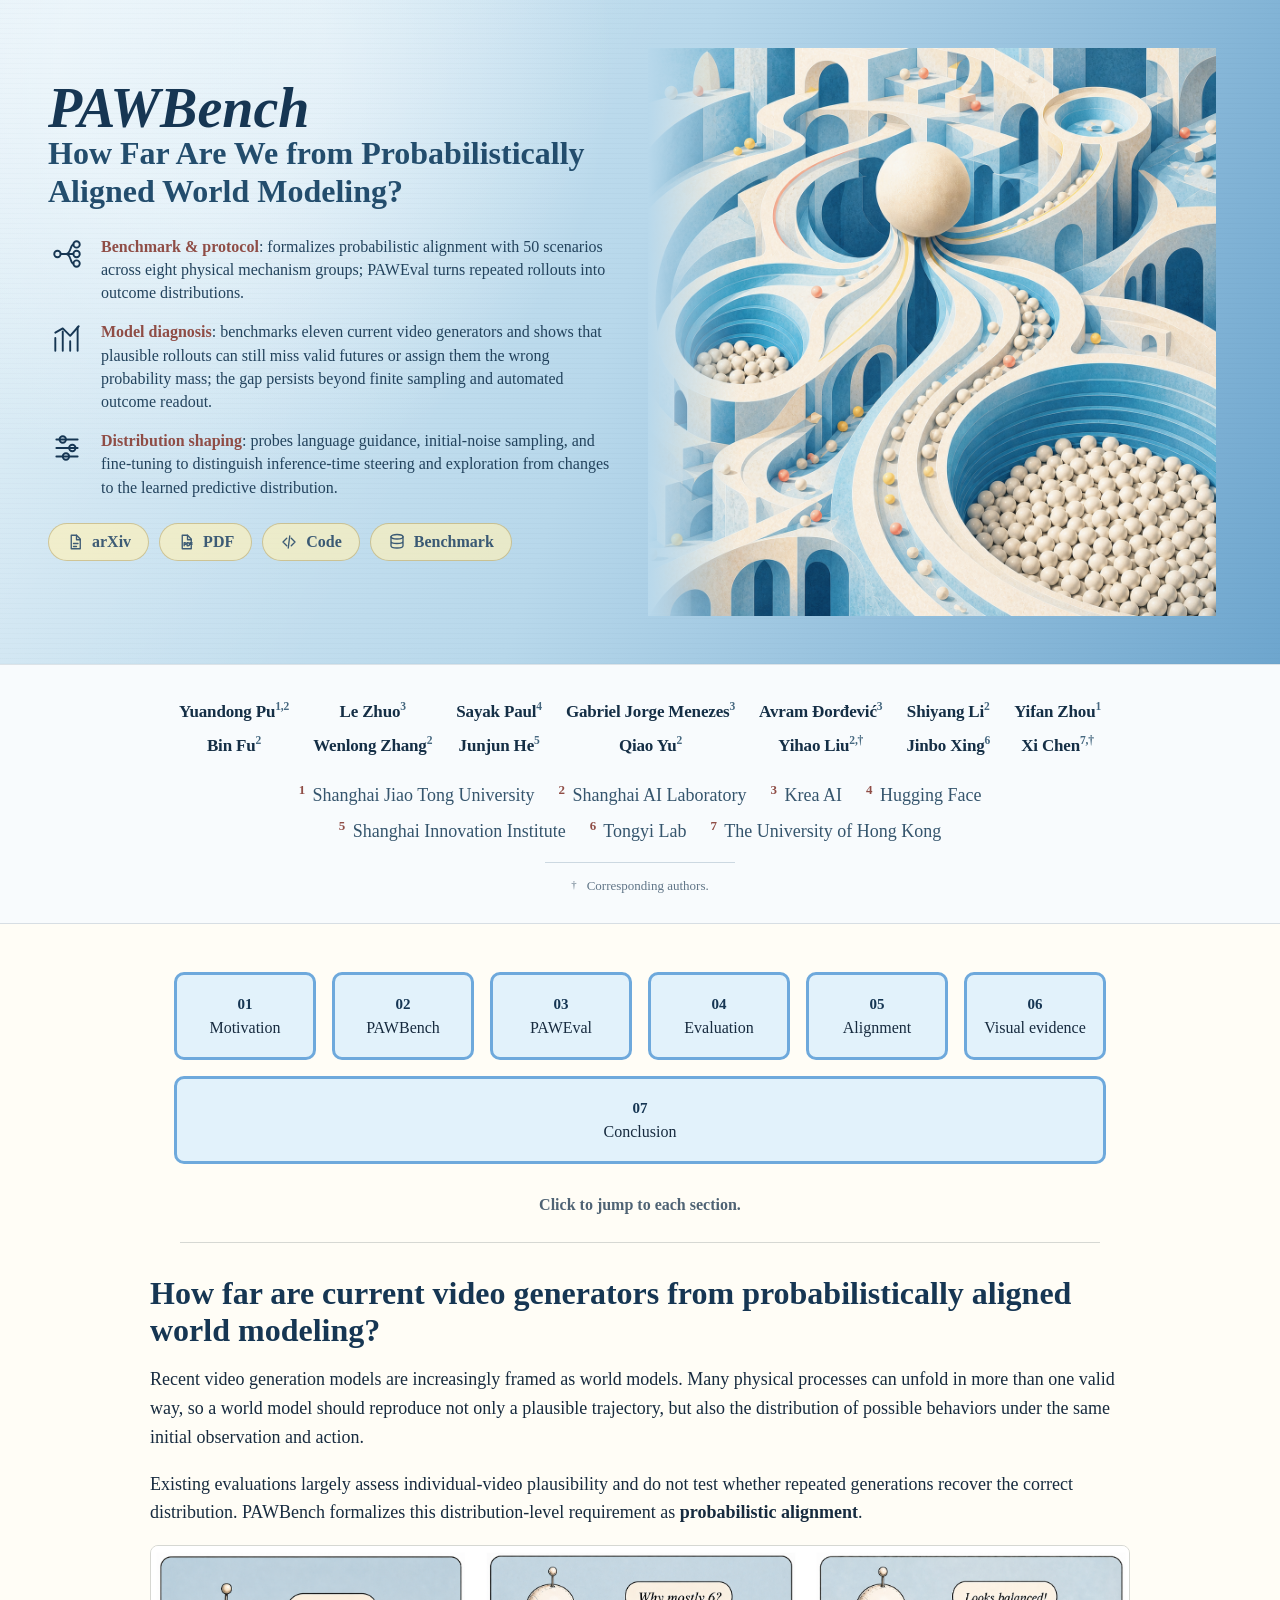
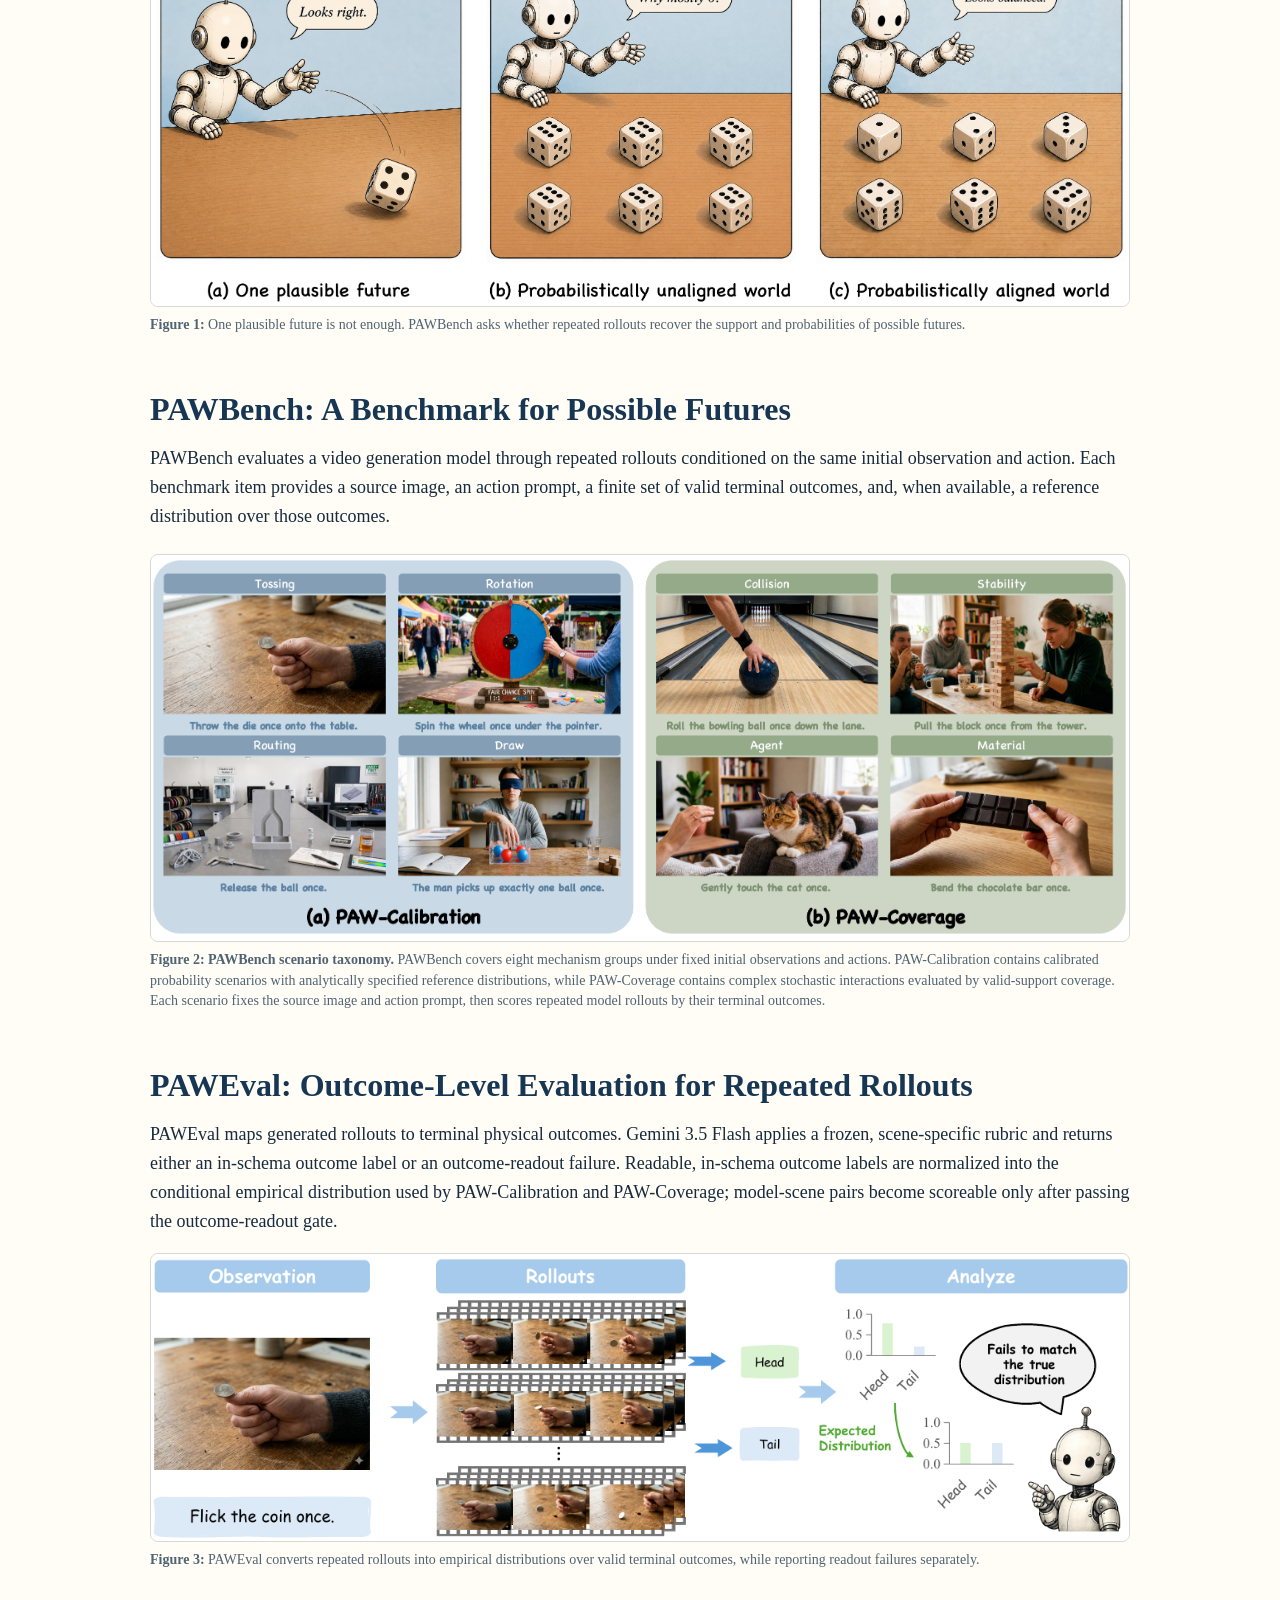
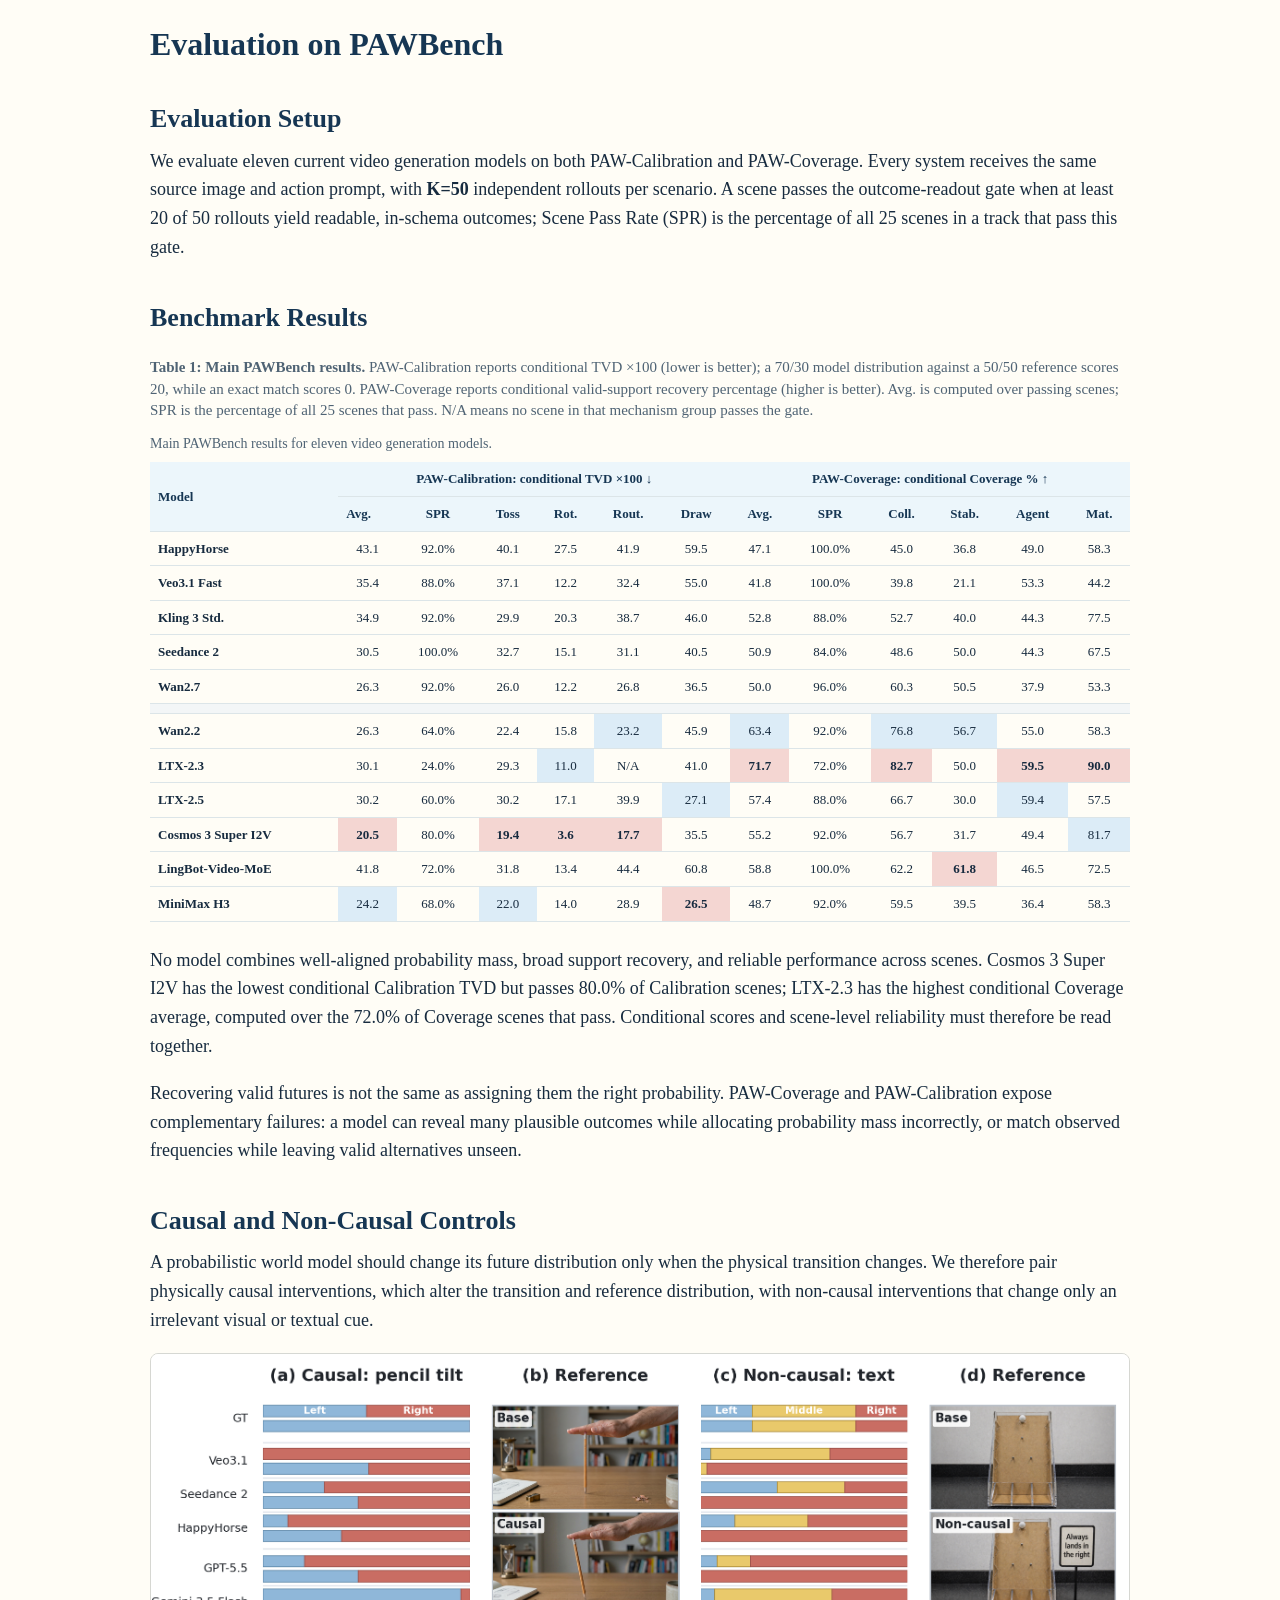
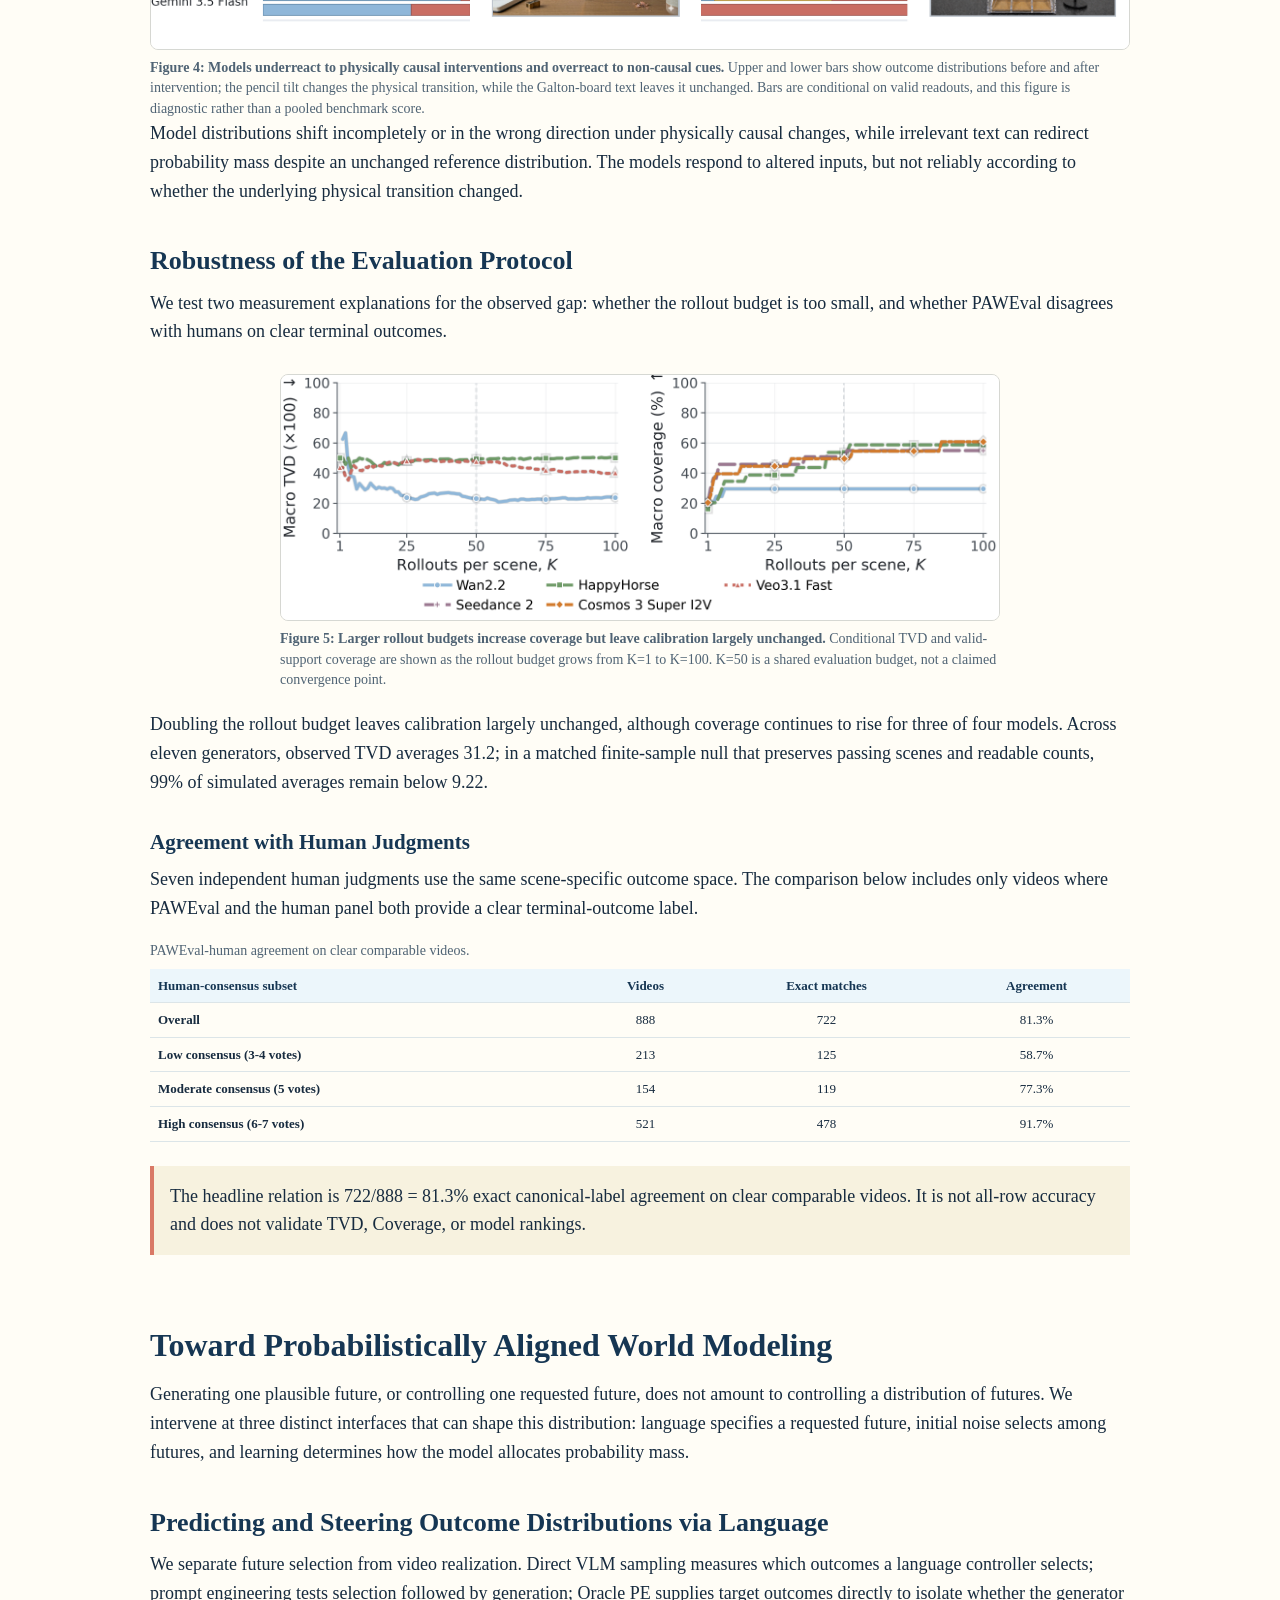
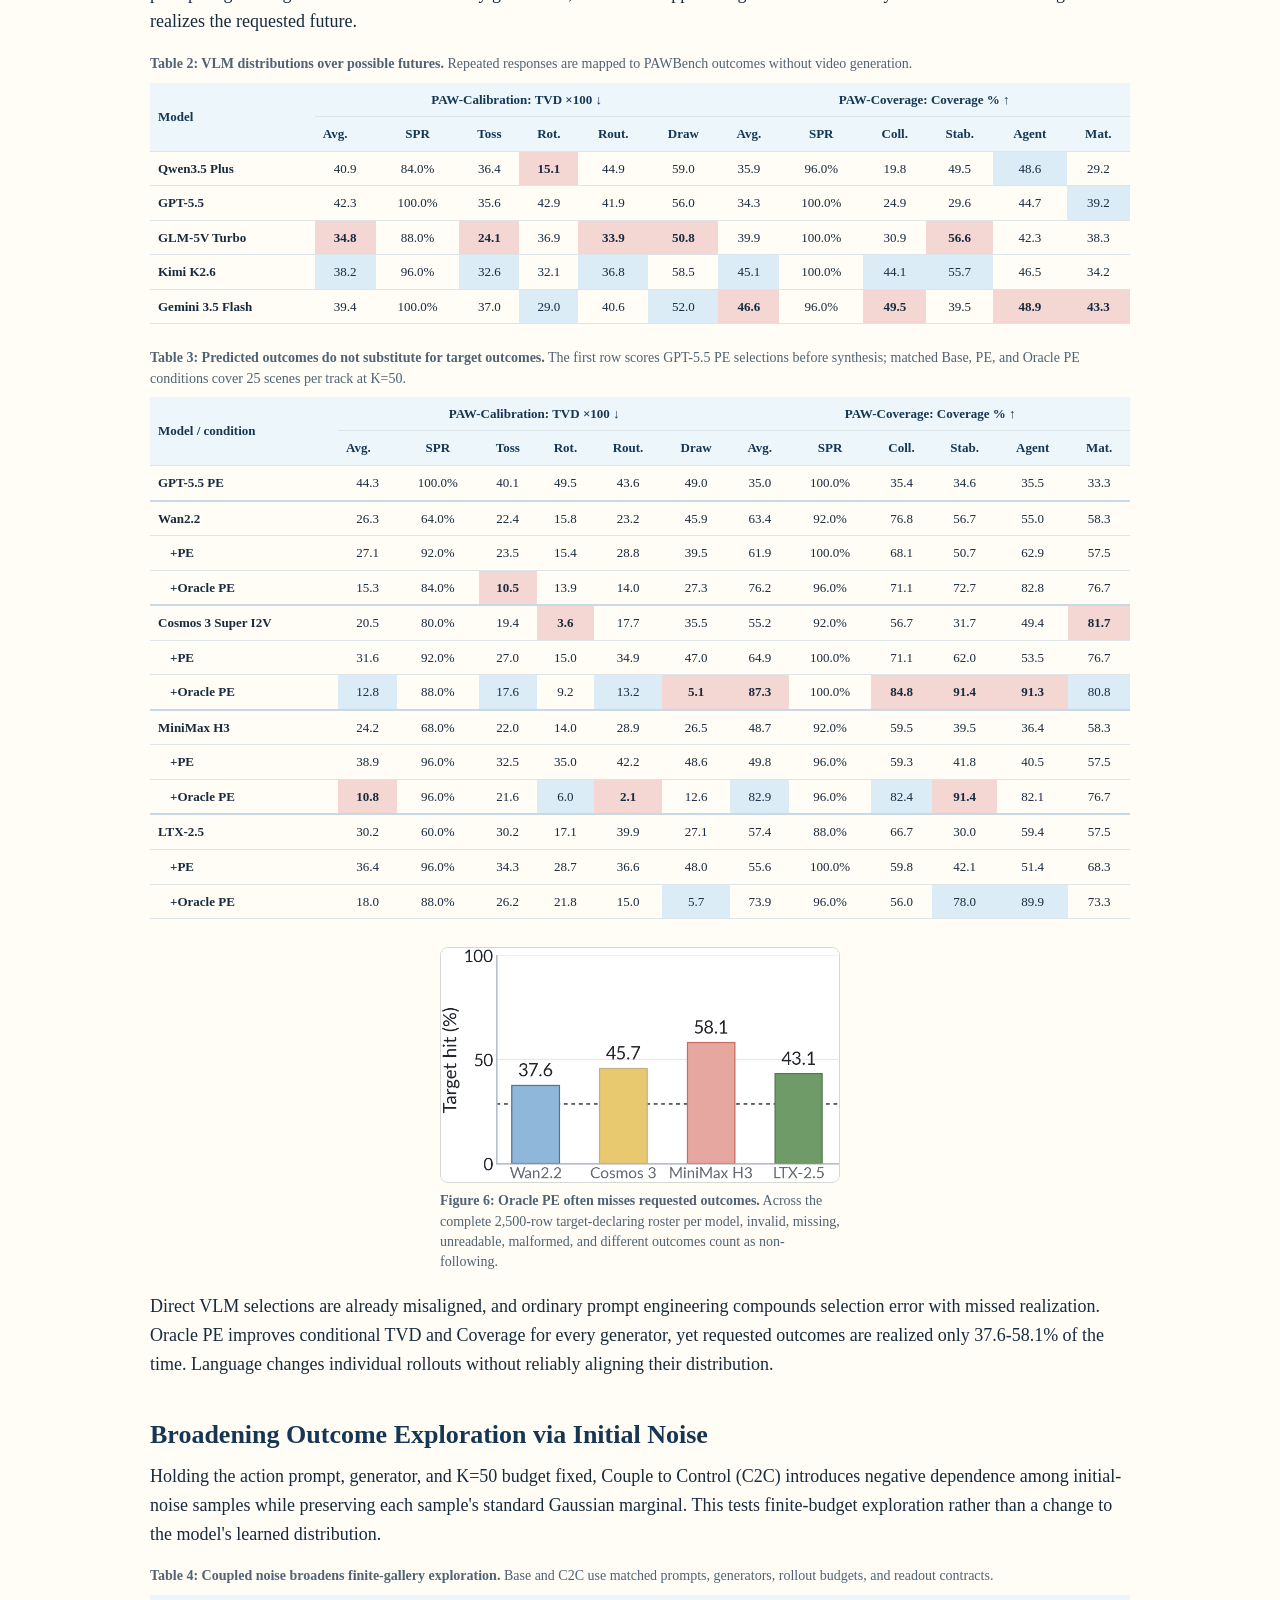
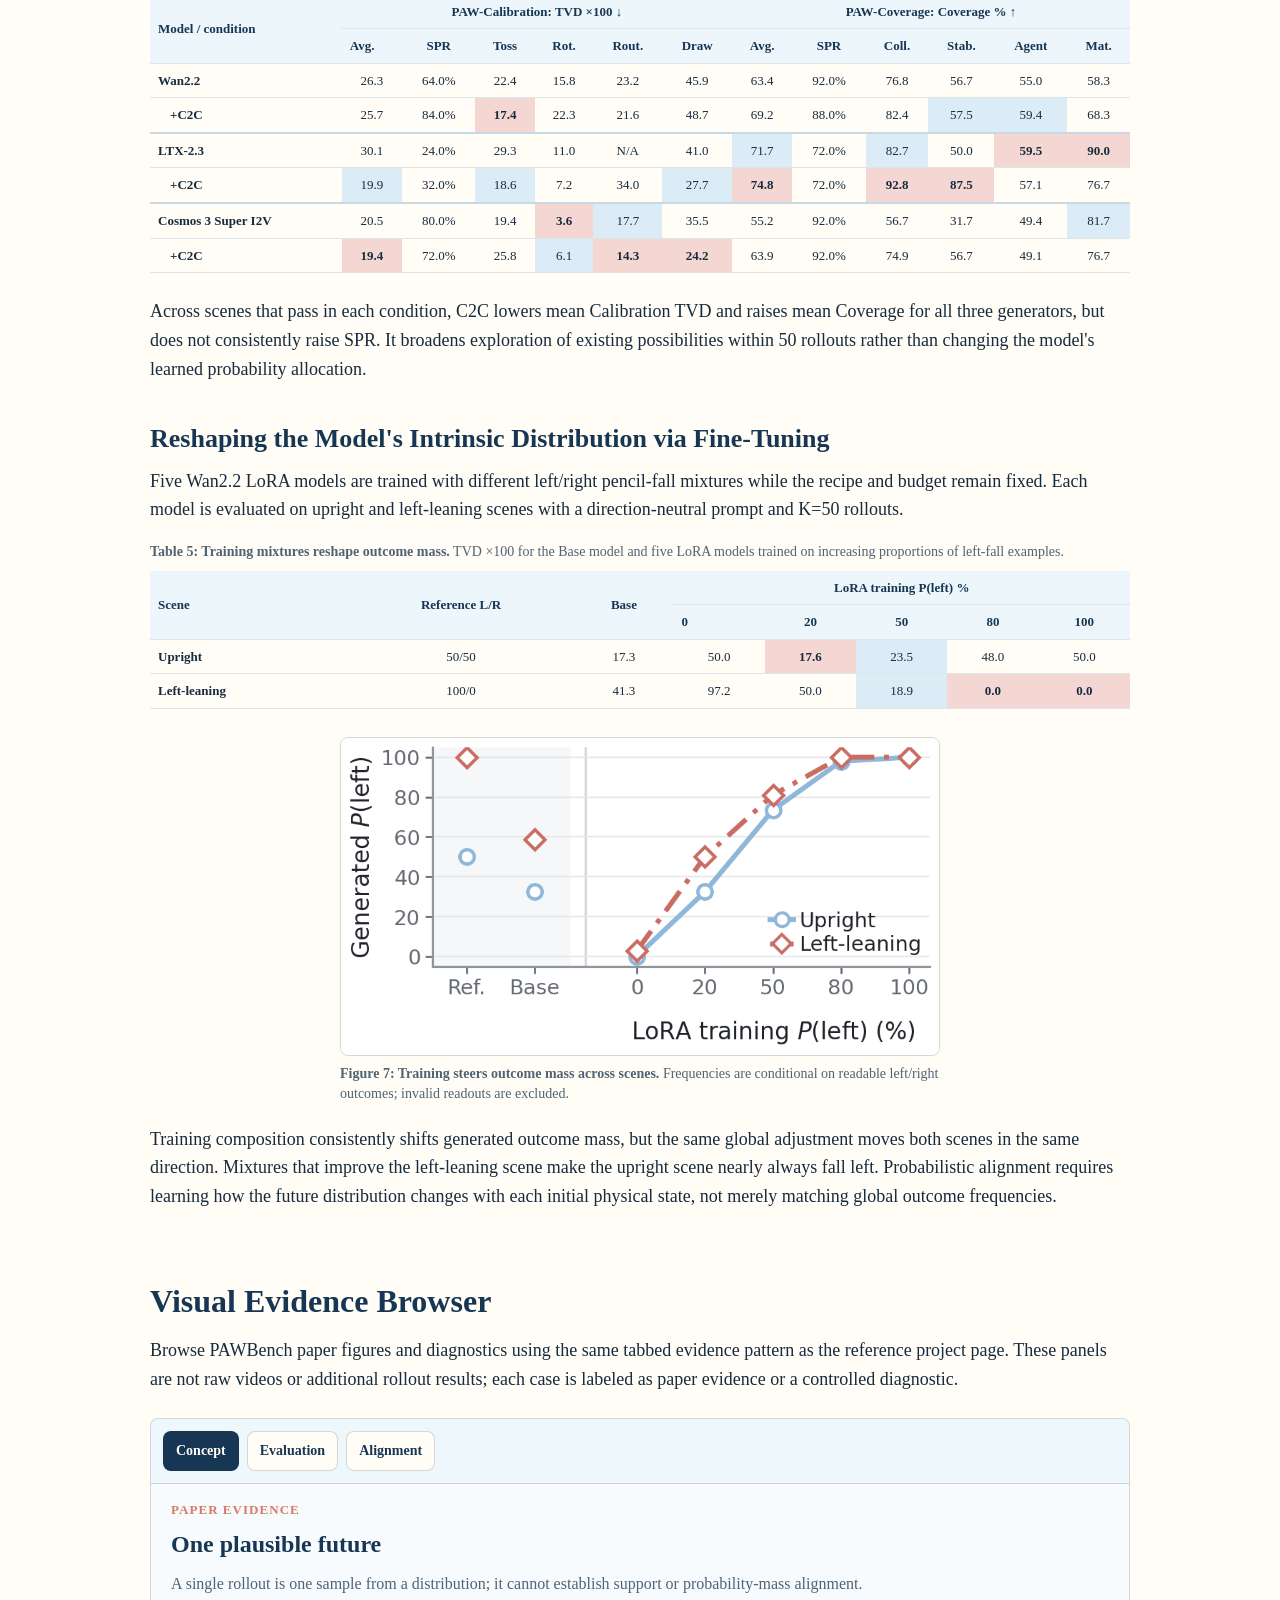
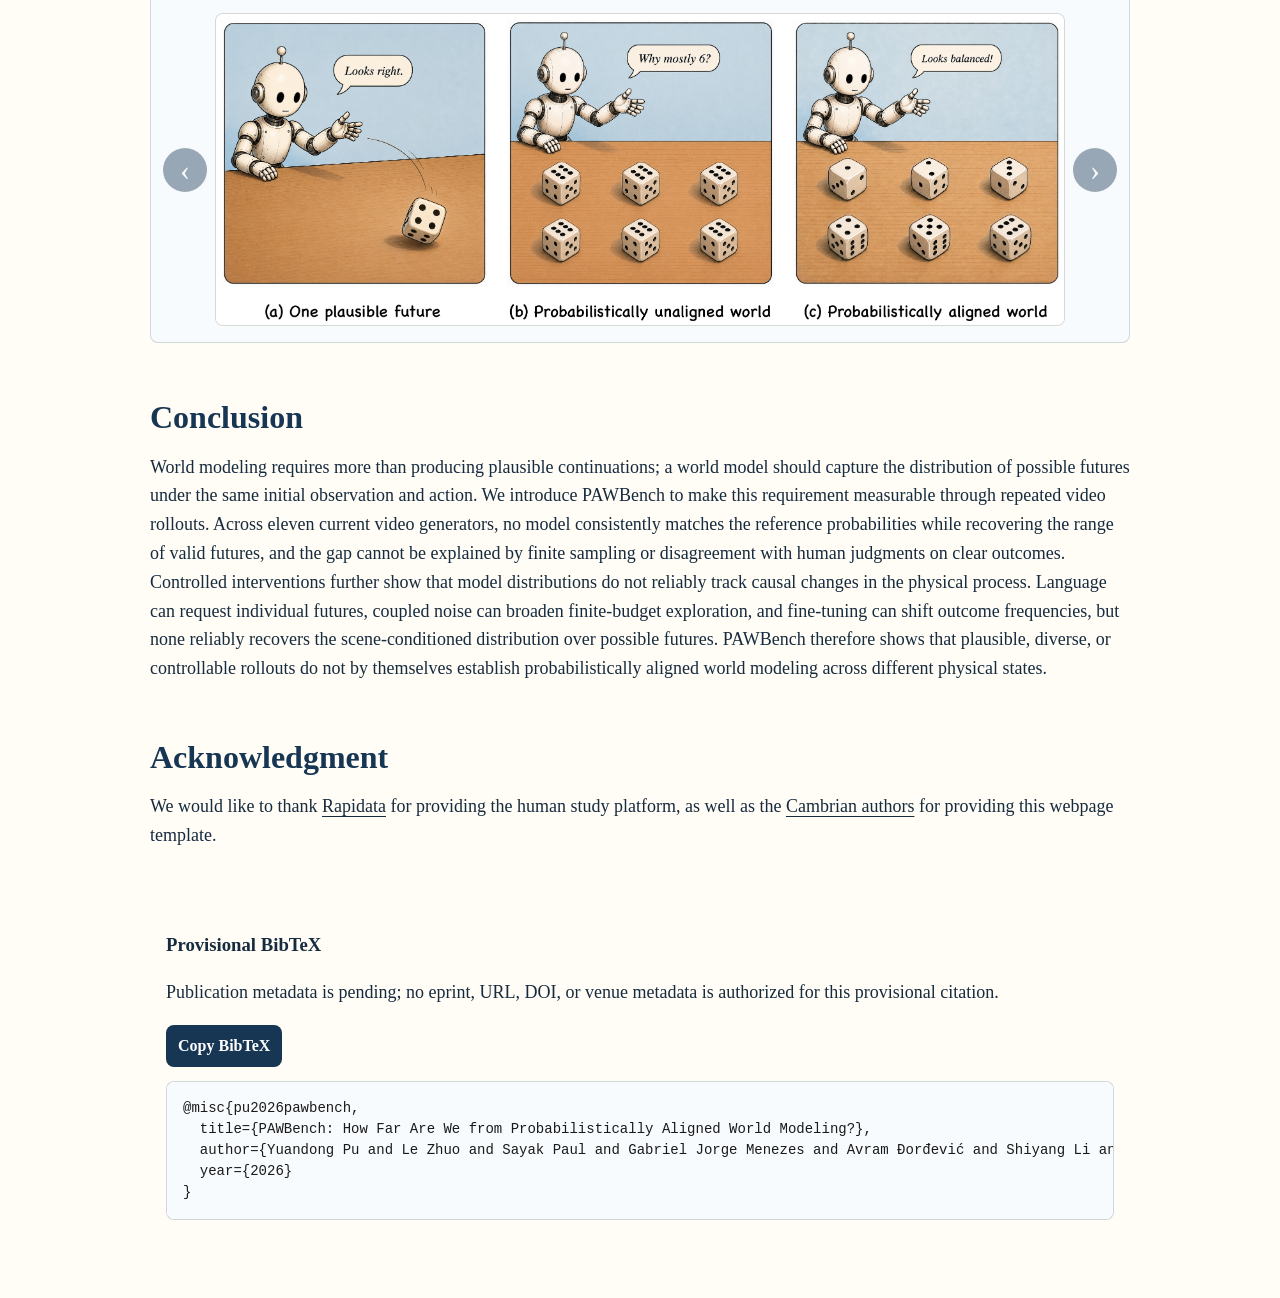
==== index.html @ 2bb13fea "Refine paper figure scale and conclusion" ====
<!doctype html>
<html lang="en">
  <head>
    <meta charset="utf-8">
    <meta name="viewport" content="width=device-width, initial-scale=1">
    <meta name="description" content="PAWBench evaluates whether video generators recover the distribution of possible physical futures under the same initial observation and action.">
    <meta name="theme-color" content="#9fc8e2">
    <link rel="canonical" href="https://andrew0613.github.io/PAWBench_webpage/">

    <meta property="og:type" content="website">
    <meta property="og:site_name" content="PAWBench">
    <meta property="og:title" content="PAWBench: How Far Are We from Probabilistically Aligned World Modeling?">
    <meta property="og:description" content="A diagnostic benchmark for evaluating video generators as stochastic samplers of world dynamics.">
    <meta property="og:url" content="https://andrew0613.github.io/PAWBench_webpage/">
    <meta property="og:image" content="https://andrew0613.github.io/PAWBench_webpage/static/img/hero-teaser-spring.png">
    <meta property="og:image:alt" content="PAWBench teaser illustrating branching possible futures under the same state and action.">
    <meta name="twitter:card" content="summary_large_image">
    <meta name="twitter:title" content="PAWBench: How Far Are We from Probabilistically Aligned World Modeling?">
    <meta name="twitter:description" content="A diagnostic benchmark for evaluating video generators as stochastic samplers of world dynamics.">
    <meta name="twitter:url" content="https://andrew0613.github.io/PAWBench_webpage/">
    <meta name="twitter:image" content="https://andrew0613.github.io/PAWBench_webpage/static/img/hero-teaser-spring.png">

    <title>PAWBench: How Far Are We from Probabilistically Aligned World Modeling?</title>
    <link rel="stylesheet" href="static/css/style.css">
    <script src="static/js/main.js" defer></script>
  </head>
  <body>
    <a class="skip-link" href="#article">Skip to main content</a>

    <nav class="nav-bar" id="nav-bar" aria-label="Floating page navigation">
      <a class="nav-link" href="#motivation">Motivation</a>
      <a class="nav-link" href="#benchmark">PAWBench</a>
      <a class="nav-link" href="#paweval">PAWEval</a>
      <a class="nav-link" href="#experiments">Evaluation</a>
      <a class="nav-link" href="#alignment-interventions">Alignment</a>
      <a class="nav-link" href="#visual-evidence">Visual evidence</a>
      <a class="nav-link" href="#conclusion">Conclusion</a>
    </nav>

    <div class="header-wrapper">
      <div class="header-container" id="header-container">
        <div class="header-content">
          <h1><i>PAWBench</i></h1>
          <h2>How Far Are We from Probabilistically Aligned World Modeling?</h2>

          <div class="icon-container">
            <div class="icon-item">
              <span class="icon-mark" aria-hidden="true">
                <svg viewBox="0 0 32 32" focusable="false">
                  <circle cx="7" cy="16" r="3"></circle>
                  <circle cx="25" cy="7" r="3"></circle>
                  <circle cx="25" cy="16" r="3"></circle>
                  <circle cx="25" cy="25" r="3"></circle>
                  <path d="M10 16h5m0 0c5 0 4-9 7-9m-7 9h7m-7 0c5 0 4 9 7 9"></path>
                </svg>
              </span>
              <div><strong>Benchmark &amp; protocol</strong>: formalizes probabilistic alignment with 50 scenarios across eight physical mechanism groups; PAWEval turns repeated rollouts into outcome distributions.</div>
            </div>
            <div class="icon-item">
              <span class="icon-mark" aria-hidden="true">
                <svg viewBox="0 0 32 32" focusable="false">
                  <path d="M5 27V15m7 12V9m7 18V18m7 9V5"></path>
                  <path d="m5 10 7-4 7 7 8-9"></path>
                </svg>
              </span>
              <div><strong>Model diagnosis</strong>: benchmarks eleven current video generators and shows that plausible rollouts can still miss valid futures or assign them the wrong probability mass; the gap persists beyond finite sampling and automated outcome readout.</div>
            </div>
            <div class="icon-item">
              <span class="icon-mark" aria-hidden="true">
                <svg viewBox="0 0 32 32" focusable="false">
                  <path d="M6 8h20M6 16h20M6 24h20"></path>
                  <circle cx="12" cy="8" r="3"></circle>
                  <circle cx="21" cy="16" r="3"></circle>
                  <circle cx="15" cy="24" r="3"></circle>
                </svg>
              </span>
              <div><strong>Distribution shaping</strong>: probes language guidance, initial-noise sampling, and fine-tuning to distinguish inference-time steering and exploration from changes to the learned predictive distribution.</div>
            </div>
          </div>

          <div class="button-container" role="group" aria-label="Project resources">
            <button class="button" type="button" disabled title="arXiv link coming soon">
              <svg viewBox="0 0 24 24" aria-hidden="true"><path d="M7 3h7l5 5v13H7z"></path><path d="M14 3v6h5M10 14h6m-6 4h4"></path></svg>
              <span>arXiv</span>
            </button>
            <button class="button" type="button" disabled title="PDF coming soon">
              <svg viewBox="0 0 24 24" aria-hidden="true"><path d="M7 3h7l5 5v13H7z"></path><path d="M14 3v6h5M9.5 17v-4h1.25a1.25 1.25 0 0 1 0 2.5H9.5m4-2.5v4m0-4h1.25a2 2 0 0 1 0 4H13.5m4-4h2.5m-2.5 2H20"></path></svg>
              <span>PDF</span>
            </button>
            <button class="button" type="button" disabled title="Code repository coming soon">
              <svg viewBox="0 0 24 24" aria-hidden="true"><path d="m9 7-5 5 5 5m6-10 5 5-5 5m-2-13-2 16"></path></svg>
              <span>Code</span>
            </button>
            <button class="button" type="button" disabled title="Benchmark data coming soon">
              <svg viewBox="0 0 24 24" aria-hidden="true"><ellipse cx="12" cy="5" rx="8" ry="3"></ellipse><path d="M4 5v6c0 1.7 3.6 3 8 3s8-1.3 8-3V5m-16 6v6c0 1.7 3.6 3 8 3s8-1.3 8-3v-6"></path></svg>
              <span>Benchmark</span>
            </button>
          </div>
        </div>
        <div class="header-image">
          <img draggable="false" src="static/img/hero-teaser-spring.png" width="1254" height="1254" alt="PAWBench spring-themed teaser visualizing one starting state branching into multiple possible physical futures." class="teaser-image">
        </div>
      </div>
    </div>

    <main id="article" tabindex="-1">
      <section class="byline" aria-labelledby="authors-heading">
        <div class="byline-container">
          <h2 class="visually-hidden" id="authors-heading">Authors and affiliations</h2>
          <p class="author-list">
            <span class="author-link">Yuandong Pu<sup>1,2</sup></span>
            <span class="author-link">Le Zhuo<sup>3</sup></span>
            <span class="author-link">Sayak Paul<sup>4</sup></span>
            <span class="author-link">Gabriel Jorge Menezes<sup>3</sup></span>
            <span class="author-link">Avram Đorđević<sup>3</sup></span>
            <span class="author-link">Shiyang Li<sup>2</sup></span>
            <span class="author-link">Yifan Zhou<sup>1</sup></span>
            <span class="author-link">Bin Fu<sup>2</sup></span>
            <span class="author-link">Wenlong Zhang<sup>2</sup></span>
            <span class="author-link">Junjun He<sup>5</sup></span>
            <span class="author-link">Qiao Yu<sup>2</sup></span>
            <span class="author-link">Yihao Liu<sup>2,†</sup></span>
            <span class="author-link">Jinbo Xing<sup>6</sup></span>
            <span class="author-link">Xi Chen<sup>7,†</sup></span>
          </p>
          <p class="text affiliation-list">
            <span><sup>1</sup> Shanghai Jiao Tong University</span>
            <span><sup>2</sup> Shanghai AI Laboratory</span>
            <span><sup>3</sup> Krea AI</span>
            <span><sup>4</sup> Hugging Face</span>
            <span><sup>5</sup> Shanghai Innovation Institute</span>
            <span><sup>6</sup> Tongyi Lab</span>
            <span><sup>7</sup> The University of Hong Kong</span>
          </p>
          <p class="author-note">
            <sup>†</sup> Corresponding authors.
          </p>
        </div>
      </section>

      <nav class="icon-row" aria-label="Section jumps">
        <a href="#motivation" class="icon-link"><span class="icon">01</span> Motivation</a>
        <a href="#benchmark" class="icon-link"><span class="icon">02</span> PAWBench</a>
        <a href="#paweval" class="icon-link"><span class="icon">03</span> PAWEval</a>
        <a href="#experiments" class="icon-link"><span class="icon">04</span> Evaluation</a>
        <a href="#alignment-interventions" class="icon-link"><span class="icon">05</span> Alignment</a>
        <a href="#visual-evidence" class="icon-link"><span class="icon">06</span> Visual evidence</a>
        <a href="#conclusion" class="icon-link"><span class="icon">07</span> Conclusion</a>
      </nav>

      <p class="click-hint"><strong>Click to jump to each section.</strong></p>

      <hr>

      <section id="motivation" class="sub-section">
        <h1 class="text">How far are current video generators from probabilistically aligned world modeling?</h1>
        <p class="text">
          Recent video generation models are increasingly framed as world models. Many physical processes can unfold in more than one valid way, so a world model should reproduce not only a plausible trajectory, but also the distribution of possible behaviors under the same initial observation and action.
        </p>
        <p class="text">
          Existing evaluations largely assess individual-video plausibility and do not test whether repeated generations recover the correct distribution. PAWBench formalizes this distribution-level requirement as <b>probabilistic alignment</b>.
        </p>
        <figure>
          <button class="figure-button" type="button" data-zoom-src="static/img/one_plausible_future.png" data-zoom-caption="A single plausible rollout can hide probability-mass errors and missing valid futures." aria-label="Enlarge one plausible future figure">
            <img data-zoomable draggable="false" src="static/img/one_plausible_future.png" width="2653" height="975" alt="A paper figure explaining why one plausible future is only one sample from a wider outcome distribution." loading="lazy">
          </button>
          <figcaption>
            <strong>Figure 1:</strong> One plausible future is not enough. PAWBench asks whether repeated rollouts recover the support and probabilities of possible futures.
          </figcaption>
        </figure>
      </section>

      <section id="benchmark" class="sub-section">
        <h1 class="text">PAWBench: A Benchmark for Possible Futures</h1>
        <p class="text">
          PAWBench evaluates a video generation model through repeated rollouts conditioned on the same initial observation and action. Each benchmark item provides a source image, an action prompt, a finite set of valid terminal outcomes, and, when available, a reference distribution over those outcomes.
        </p>

        <figure class="benchmark-taxonomy-figure">
          <button class="figure-button" type="button" data-zoom-src="static/img/scenario_taxonomy.png" data-zoom-caption="PAWBench Figure 2: eight mechanism groups organized into PAW-Calibration and PAW-Coverage." aria-label="Enlarge PAWBench scenario taxonomy">
            <img data-zoomable draggable="false" src="static/img/scenario_taxonomy.png" width="2357" height="930" alt="PAWBench scenario taxonomy showing four PAW-Calibration mechanism groups and four PAW-Coverage mechanism groups with representative source images and action prompts." loading="lazy">
          </button>
          <figcaption>
            <strong>Figure 2: PAWBench scenario taxonomy.</strong> PAWBench covers eight mechanism groups under fixed initial observations and actions. PAW-Calibration contains calibrated probability scenarios with analytically specified reference distributions, while PAW-Coverage contains complex stochastic interactions evaluated by valid-support coverage. Each scenario fixes the source image and action prompt, then scores repeated model rollouts by their terminal outcomes.
          </figcaption>
        </figure>
      </section>

      <section id="paweval" class="sub-section">
        <h1 class="text">PAWEval: Outcome-Level Evaluation for Repeated Rollouts</h1>
        <p class="text">
          PAWEval maps generated rollouts to terminal physical outcomes. Gemini 3.5 Flash applies a frozen, scene-specific rubric and returns either an in-schema outcome label or an outcome-readout failure. Readable, in-schema outcome labels are normalized into the conditional empirical distribution used by PAW-Calibration and PAW-Coverage; model-scene pairs become scoreable only after passing the outcome-readout gate.
        </p>
        <figure>
          <button class="figure-button" type="button" data-zoom-src="static/img/paweval_overview.png" data-zoom-caption="PAWEval maps K repeated rollouts under the same state and action into outcome distributions." aria-label="Enlarge PAWEval overview">
            <img data-zoomable draggable="false" src="static/img/paweval_overview.png" width="1229" height="360" alt="PAWEval paper figure showing repeated video rollouts, rubric-based outcome readout, and aggregation into a future distribution." loading="lazy">
          </button>
          <figcaption>
            <strong>Figure 3:</strong> PAWEval converts repeated rollouts into empirical distributions over valid terminal outcomes, while reporting readout failures separately.
          </figcaption>
        </figure>
      </section>

      <section id="experiments" class="sub-section paper-section">
        <h1 class="text">Evaluation on PAWBench</h1>

        <section class="paper-subsection" aria-labelledby="evaluation-setup-title">
          <h2 id="evaluation-setup-title">Evaluation Setup</h2>
          <p class="text">
            We evaluate eleven current video generation models on both PAW-Calibration and PAW-Coverage. Every system receives the same source image and action prompt, with <b>K=50</b> independent rollouts per scenario. A scene passes the outcome-readout gate when at least 20 of 50 rollouts yield readable, in-schema outcomes; Scene Pass Rate (SPR) is the percentage of all 25 scenes in a track that pass this gate.
          </p>
        </section>

        <section class="paper-subsection" aria-labelledby="benchmark-results-title">
          <h2 id="benchmark-results-title">Benchmark Results</h2>
          <div class="table-intro" id="main-results-note">
            <p>
              <strong>Table 1: Main PAWBench results.</strong> PAW-Calibration reports conditional TVD ×100 (lower is better); a 70/30 model distribution against a 50/50 reference scores 20, while an exact match scores 0. PAW-Coverage reports conditional valid-support recovery percentage (higher is better). Avg. is computed over passing scenes; SPR is the percentage of all 25 scenes that pass. N/A means no scene in that mechanism group passes the gate.
            </p>
            <p class="swipe-hint">Swipe horizontally to compare all metrics.</p>
          </div>

          <div class="table-container" role="region" aria-labelledby="main-results-caption" aria-describedby="main-results-note" tabindex="0">
            <table class="data-table">
              <caption id="main-results-caption">Main PAWBench results for eleven video generation models.</caption>
              <thead>
                <tr>
                  <th scope="col" rowspan="2">Model</th>
                  <th scope="colgroup" colspan="6" class="tb-hdr">PAW-Calibration: conditional TVD ×100 ↓</th>
                  <th scope="colgroup" colspan="6" class="tb-hdr">PAW-Coverage: conditional Coverage % ↑</th>
                </tr>
                <tr>
                  <th scope="col">Avg.</th><th scope="col">SPR</th><th scope="col">Toss</th><th scope="col">Rot.</th><th scope="col">Rout.</th><th scope="col">Draw</th>
                  <th scope="col">Avg.</th><th scope="col">SPR</th><th scope="col">Coll.</th><th scope="col">Stab.</th><th scope="col">Agent</th><th scope="col">Mat.</th>
                </tr>
              </thead>
              <tbody>
                <tr><th scope="row">HappyHorse</th><td>43.1</td><td>92.0%</td><td>40.1</td><td>27.5</td><td>41.9</td><td>59.5</td><td>47.1</td><td>100.0%</td><td>45.0</td><td>36.8</td><td>49.0</td><td>58.3</td></tr>
                <tr><th scope="row">Veo3.1 Fast</th><td>35.4</td><td>88.0%</td><td>37.1</td><td>12.2</td><td>32.4</td><td>55.0</td><td>41.8</td><td>100.0%</td><td>39.8</td><td>21.1</td><td>53.3</td><td>44.2</td></tr>
                <tr><th scope="row">Kling 3 Std.</th><td>34.9</td><td>92.0%</td><td>29.9</td><td>20.3</td><td>38.7</td><td>46.0</td><td>52.8</td><td>88.0%</td><td>52.7</td><td>40.0</td><td>44.3</td><td>77.5</td></tr>
                <tr><th scope="row">Seedance 2</th><td>30.5</td><td>100.0%</td><td>32.7</td><td>15.1</td><td>31.1</td><td>40.5</td><td>50.9</td><td>84.0%</td><td>48.6</td><td>50.0</td><td>44.3</td><td>67.5</td></tr>
                <tr><th scope="row">Wan2.7</th><td>26.3</td><td>92.0%</td><td>26.0</td><td>12.2</td><td>26.8</td><td>36.5</td><td>50.0</td><td>96.0%</td><td>60.3</td><td>50.5</td><td>37.9</td><td>53.3</td></tr>
                <tr class="table-divider"><td colspan="13"></td></tr>
                <tr><th scope="row">Wan2.2</th><td>26.3</td><td>64.0%</td><td>22.4</td><td>15.8</td><td class="cell-second">23.2</td><td>45.9</td><td class="cell-second">63.4</td><td>92.0%</td><td class="cell-second">76.8</td><td class="cell-second">56.7</td><td>55.0</td><td>58.3</td></tr>
                <tr><th scope="row">LTX-2.3</th><td>30.1</td><td>24.0%</td><td>29.3</td><td class="cell-second">11.0</td><td>N/A</td><td>41.0</td><td class="cell-best">71.7</td><td>72.0%</td><td class="cell-best">82.7</td><td>50.0</td><td class="cell-best">59.5</td><td class="cell-best">90.0</td></tr>
                <tr><th scope="row">LTX-2.5</th><td>30.2</td><td>60.0%</td><td>30.2</td><td>17.1</td><td>39.9</td><td class="cell-second">27.1</td><td>57.4</td><td>88.0%</td><td>66.7</td><td>30.0</td><td class="cell-second">59.4</td><td>57.5</td></tr>
                <tr><th scope="row">Cosmos 3 Super I2V</th><td class="cell-best">20.5</td><td>80.0%</td><td class="cell-best">19.4</td><td class="cell-best">3.6</td><td class="cell-best">17.7</td><td>35.5</td><td>55.2</td><td>92.0%</td><td>56.7</td><td>31.7</td><td>49.4</td><td class="cell-second">81.7</td></tr>
                <tr><th scope="row">LingBot-Video-MoE</th><td>41.8</td><td>72.0%</td><td>31.8</td><td>13.4</td><td>44.4</td><td>60.8</td><td>58.8</td><td>100.0%</td><td>62.2</td><td class="cell-best">61.8</td><td>46.5</td><td>72.5</td></tr>
                <tr><th scope="row">MiniMax H3</th><td class="cell-second">24.2</td><td>68.0%</td><td class="cell-second">22.0</td><td>14.0</td><td>28.9</td><td class="cell-best">26.5</td><td>48.7</td><td>92.0%</td><td>59.5</td><td>39.5</td><td>36.4</td><td>58.3</td></tr>
              </tbody>
            </table>
          </div>

          <p class="text">
            No model combines well-aligned probability mass, broad support recovery, and reliable performance across scenes. Cosmos 3 Super I2V has the lowest conditional Calibration TVD but passes 80.0% of Calibration scenes; LTX-2.3 has the highest conditional Coverage average, computed over the 72.0% of Coverage scenes that pass. Conditional scores and scene-level reliability must therefore be read together.
          </p>
          <p class="text">
            Recovering valid futures is not the same as assigning them the right probability. PAW-Coverage and PAW-Calibration expose complementary failures: a model can reveal many plausible outcomes while allocating probability mass incorrectly, or match observed frequencies while leaving valid alternatives unseen.
          </p>
        </section>

        <section class="paper-subsection" aria-labelledby="causal-controls-title">
          <h2 id="causal-controls-title">Causal and Non-Causal Controls</h2>
          <p class="text">
            A probabilistic world model should change its future distribution only when the physical transition changes. We therefore pair physically causal interventions, which alter the transition and reference distribution, with non-causal interventions that change only an irrelevant visual or textual cue.
          </p>
          <figure>
            <button class="figure-button" type="button" data-zoom-src="static/img/causal_noncausal_interventions.png" data-zoom-caption="Models underreact to physically causal interventions and overreact to non-causal cues." aria-label="Enlarge causal and non-causal control figure">
              <img data-zoomable draggable="false" src="static/img/causal_noncausal_interventions.png" width="2115" height="639" alt="Paired causal pencil-tilt and non-causal Galton-board text interventions with before-and-after outcome distributions." loading="lazy">
            </button>
            <figcaption>
              <strong>Figure 4: Models underreact to physically causal interventions and overreact to non-causal cues.</strong> Upper and lower bars show outcome distributions before and after intervention; the pencil tilt changes the physical transition, while the Galton-board text leaves it unchanged. Bars are conditional on valid readouts, and this figure is diagnostic rather than a pooled benchmark score.
            </figcaption>
          </figure>
          <p class="text">
            Model distributions shift incompletely or in the wrong direction under physically causal changes, while irrelevant text can redirect probability mass despite an unchanged reference distribution. The models respond to altered inputs, but not reliably according to whether the underlying physical transition changed.
          </p>
        </section>

        <section class="paper-subsection" aria-labelledby="evaluation-robustness-title">
          <h2 id="evaluation-robustness-title">Robustness of the Evaluation Protocol</h2>
          <p class="text">
            We test two measurement explanations for the observed gap: whether the rollout budget is too small, and whether PAWEval disagrees with humans on clear terminal outcomes.
          </p>
          <figure class="rollout-budget-figure">
            <button class="figure-button" type="button" data-zoom-src="static/img/rollout_budget_diagnostics.png" data-zoom-caption="Larger rollout budgets increase coverage but leave calibration largely unchanged." aria-label="Enlarge rollout-budget sensitivity figure">
              <img data-zoomable draggable="false" src="static/img/rollout_budget_diagnostics.png" width="2964" height="1012" alt="Conditional TVD and valid-support coverage as rollout budget increases from K equals 1 to 100." loading="lazy">
            </button>
            <figcaption>
              <strong>Figure 5: Larger rollout budgets increase coverage but leave calibration largely unchanged.</strong> Conditional TVD and valid-support coverage are shown as the rollout budget grows from K=1 to K=100. K=50 is a shared evaluation budget, not a claimed convergence point.
            </figcaption>
          </figure>
          <p class="text">
            Doubling the rollout budget leaves calibration largely unchanged, although coverage continues to rise for three of four models. Across eleven generators, observed TVD averages 31.2; in a matched finite-sample null that preserves passing scenes and readable counts, 99% of simulated averages remain below 9.22.
          </p>

          <h3>Agreement with Human Judgments</h3>
          <p class="text">
            Seven independent human judgments use the same scene-specific outcome space. The comparison below includes only videos where PAWEval and the human panel both provide a clear terminal-outcome label.
          </p>
          <div class="table-container human-table" role="region" aria-labelledby="human-results-title" aria-describedby="human-results-boundary" tabindex="0">
            <table class="data-table">
              <caption id="human-results-title">PAWEval-human agreement on clear comparable videos.</caption>
              <thead><tr><th scope="col">Human-consensus subset</th><th scope="col">Videos</th><th scope="col">Exact matches</th><th scope="col">Agreement</th></tr></thead>
              <tbody>
                <tr><th scope="row">Overall</th><td>888</td><td>722</td><td>81.3%</td></tr>
                <tr><th scope="row">Low consensus (3-4 votes)</th><td>213</td><td>125</td><td>58.7%</td></tr>
                <tr><th scope="row">Moderate consensus (5 votes)</th><td>154</td><td>119</td><td>77.3%</td></tr>
                <tr><th scope="row">High consensus (6-7 votes)</th><td>521</td><td>478</td><td>91.7%</td></tr>
              </tbody>
            </table>
          </div>
          <p class="text evidence-note" id="human-results-boundary">
            The headline relation is 722/888 = 81.3% exact canonical-label agreement on clear comparable videos. It is not all-row accuracy and does not validate TVD, Coverage, or model rankings.
          </p>
        </section>
      </section>

      <section id="alignment-interventions" class="sub-section paper-section">
        <h1 class="text">Toward Probabilistically Aligned World Modeling</h1>
        <p class="text">
          Generating one plausible future, or controlling one requested future, does not amount to controlling a distribution of futures. We intervene at three distinct interfaces that can shape this distribution: language specifies a requested future, initial noise selects among futures, and learning determines how the model allocates probability mass.
        </p>

        <section class="paper-subsection" aria-labelledby="language-steering-title">
          <h2 id="language-steering-title">Predicting and Steering Outcome Distributions via Language</h2>
          <p class="text">
            We separate future selection from video realization. Direct VLM sampling measures which outcomes a language controller selects; prompt engineering tests selection followed by generation; Oracle PE supplies target outcomes directly to isolate whether the generator realizes the requested future.
          </p>
          <p class="swipe-hint">Swipe horizontally to compare all metrics.</p>
          <div class="table-container" role="region" aria-labelledby="vlm-results-title" tabindex="0">
            <table class="data-table">
              <caption id="vlm-results-title"><strong>Table 2: VLM distributions over possible futures.</strong> Repeated responses are mapped to PAWBench outcomes without video generation.</caption>
              <thead>
                <tr><th scope="col" rowspan="2">Model</th><th scope="colgroup" colspan="6" class="tb-hdr">PAW-Calibration: TVD ×100 ↓</th><th scope="colgroup" colspan="6" class="tb-hdr">PAW-Coverage: Coverage % ↑</th></tr>
                <tr><th scope="col">Avg.</th><th scope="col">SPR</th><th scope="col">Toss</th><th scope="col">Rot.</th><th scope="col">Rout.</th><th scope="col">Draw</th><th scope="col">Avg.</th><th scope="col">SPR</th><th scope="col">Coll.</th><th scope="col">Stab.</th><th scope="col">Agent</th><th scope="col">Mat.</th></tr>
              </thead>
              <tbody>
                <tr><th scope="row">Qwen3.5 Plus</th><td>40.9</td><td>84.0%</td><td>36.4</td><td class="cell-best">15.1</td><td>44.9</td><td>59.0</td><td>35.9</td><td>96.0%</td><td>19.8</td><td>49.5</td><td class="cell-second">48.6</td><td>29.2</td></tr>
                <tr><th scope="row">GPT-5.5</th><td>42.3</td><td>100.0%</td><td>35.6</td><td>42.9</td><td>41.9</td><td>56.0</td><td>34.3</td><td>100.0%</td><td>24.9</td><td>29.6</td><td>44.7</td><td class="cell-second">39.2</td></tr>
                <tr><th scope="row">GLM-5V Turbo</th><td class="cell-best">34.8</td><td>88.0%</td><td class="cell-best">24.1</td><td>36.9</td><td class="cell-best">33.9</td><td class="cell-best">50.8</td><td>39.9</td><td>100.0%</td><td>30.9</td><td class="cell-best">56.6</td><td>42.3</td><td>38.3</td></tr>
                <tr><th scope="row">Kimi K2.6</th><td class="cell-second">38.2</td><td>96.0%</td><td class="cell-second">32.6</td><td>32.1</td><td class="cell-second">36.8</td><td>58.5</td><td class="cell-second">45.1</td><td>100.0%</td><td class="cell-second">44.1</td><td class="cell-second">55.7</td><td>46.5</td><td>34.2</td></tr>
                <tr><th scope="row">Gemini 3.5 Flash</th><td>39.4</td><td>100.0%</td><td>37.0</td><td class="cell-second">29.0</td><td>40.6</td><td class="cell-second">52.0</td><td class="cell-best">46.6</td><td>96.0%</td><td class="cell-best">49.5</td><td>39.5</td><td class="cell-best">48.9</td><td class="cell-best">43.3</td></tr>
              </tbody>
            </table>
          </div>

          <p class="swipe-hint">Swipe horizontally to compare all metrics.</p>
          <div class="table-container" role="region" aria-labelledby="target-prompt-results-title" tabindex="0">
            <table class="data-table">
              <caption id="target-prompt-results-title"><strong>Table 3: Predicted outcomes do not substitute for target outcomes.</strong> The first row scores GPT-5.5 PE selections before synthesis; matched Base, PE, and Oracle PE conditions cover 25 scenes per track at K=50.</caption>
              <thead>
                <tr><th scope="col" rowspan="2">Model / condition</th><th scope="colgroup" colspan="6" class="tb-hdr">PAW-Calibration: TVD ×100 ↓</th><th scope="colgroup" colspan="6" class="tb-hdr">PAW-Coverage: Coverage % ↑</th></tr>
                <tr><th scope="col">Avg.</th><th scope="col">SPR</th><th scope="col">Toss</th><th scope="col">Rot.</th><th scope="col">Rout.</th><th scope="col">Draw</th><th scope="col">Avg.</th><th scope="col">SPR</th><th scope="col">Coll.</th><th scope="col">Stab.</th><th scope="col">Agent</th><th scope="col">Mat.</th></tr>
              </thead>
              <tbody>
                <tr><th scope="row">GPT-5.5 PE</th><td>44.3</td><td>100.0%</td><td>40.1</td><td>49.5</td><td>43.6</td><td>49.0</td><td>35.0</td><td>100.0%</td><td>35.4</td><td>34.6</td><td>35.5</td><td>33.3</td></tr>
                <tr class="table-group-start"><th scope="row">Wan2.2</th><td>26.3</td><td>64.0%</td><td>22.4</td><td>15.8</td><td>23.2</td><td>45.9</td><td>63.4</td><td>92.0%</td><td>76.8</td><td>56.7</td><td>55.0</td><td>58.3</td></tr>
                <tr><th scope="row"><span class="condition-offset">+PE</span></th><td>27.1</td><td>92.0%</td><td>23.5</td><td>15.4</td><td>28.8</td><td>39.5</td><td>61.9</td><td>100.0%</td><td>68.1</td><td>50.7</td><td>62.9</td><td>57.5</td></tr>
                <tr><th scope="row"><span class="condition-offset">+Oracle PE</span></th><td>15.3</td><td>84.0%</td><td class="cell-best">10.5</td><td>13.9</td><td>14.0</td><td>27.3</td><td>76.2</td><td>96.0%</td><td>71.1</td><td>72.7</td><td>82.8</td><td>76.7</td></tr>
                <tr class="table-group-start"><th scope="row">Cosmos 3 Super I2V</th><td>20.5</td><td>80.0%</td><td>19.4</td><td class="cell-best">3.6</td><td>17.7</td><td>35.5</td><td>55.2</td><td>92.0%</td><td>56.7</td><td>31.7</td><td>49.4</td><td class="cell-best">81.7</td></tr>
                <tr><th scope="row"><span class="condition-offset">+PE</span></th><td>31.6</td><td>92.0%</td><td>27.0</td><td>15.0</td><td>34.9</td><td>47.0</td><td>64.9</td><td>100.0%</td><td>71.1</td><td>62.0</td><td>53.5</td><td>76.7</td></tr>
                <tr><th scope="row"><span class="condition-offset">+Oracle PE</span></th><td class="cell-second">12.8</td><td>88.0%</td><td class="cell-second">17.6</td><td>9.2</td><td class="cell-second">13.2</td><td class="cell-best">5.1</td><td class="cell-best">87.3</td><td>100.0%</td><td class="cell-best">84.8</td><td class="cell-best">91.4</td><td class="cell-best">91.3</td><td class="cell-second">80.8</td></tr>
                <tr class="table-group-start"><th scope="row">MiniMax H3</th><td>24.2</td><td>68.0%</td><td>22.0</td><td>14.0</td><td>28.9</td><td>26.5</td><td>48.7</td><td>92.0%</td><td>59.5</td><td>39.5</td><td>36.4</td><td>58.3</td></tr>
                <tr><th scope="row"><span class="condition-offset">+PE</span></th><td>38.9</td><td>96.0%</td><td>32.5</td><td>35.0</td><td>42.2</td><td>48.6</td><td>49.8</td><td>96.0%</td><td>59.3</td><td>41.8</td><td>40.5</td><td>57.5</td></tr>
                <tr><th scope="row"><span class="condition-offset">+Oracle PE</span></th><td class="cell-best">10.8</td><td>96.0%</td><td>21.6</td><td class="cell-second">6.0</td><td class="cell-best">2.1</td><td>12.6</td><td class="cell-second">82.9</td><td>96.0%</td><td class="cell-second">82.4</td><td class="cell-best">91.4</td><td>82.1</td><td>76.7</td></tr>
                <tr class="table-group-start"><th scope="row">LTX-2.5</th><td>30.2</td><td>60.0%</td><td>30.2</td><td>17.1</td><td>39.9</td><td>27.1</td><td>57.4</td><td>88.0%</td><td>66.7</td><td>30.0</td><td>59.4</td><td>57.5</td></tr>
                <tr><th scope="row"><span class="condition-offset">+PE</span></th><td>36.4</td><td>96.0%</td><td>34.3</td><td>28.7</td><td>36.6</td><td>48.0</td><td>55.6</td><td>100.0%</td><td>59.8</td><td>42.1</td><td>51.4</td><td>68.3</td></tr>
                <tr><th scope="row"><span class="condition-offset">+Oracle PE</span></th><td>18.0</td><td>88.0%</td><td>26.2</td><td>21.8</td><td>15.0</td><td class="cell-second">5.7</td><td>73.9</td><td>96.0%</td><td>56.0</td><td class="cell-second">78.0</td><td class="cell-second">89.9</td><td>73.3</td></tr>
              </tbody>
            </table>
          </div>

          <figure class="compact-paper-figure target-hit-figure">
            <button class="figure-button" type="button" data-zoom-src="static/img/explicit_target_realization.png" data-zoom-caption="Oracle prompt engineering often misses requested outcomes." aria-label="Enlarge explicit-target realization figure">
              <img data-zoomable draggable="false" src="static/img/explicit_target_realization.png" width="753" height="443" alt="Target Outcome Following Rate for four video generators under explicit requested outcomes." loading="lazy">
            </button>
            <figcaption><strong>Figure 6: Oracle PE often misses requested outcomes.</strong> Across the complete 2,500-row target-declaring roster per model, invalid, missing, unreadable, malformed, and different outcomes count as non-following.</figcaption>
          </figure>
          <p class="text">
            Direct VLM selections are already misaligned, and ordinary prompt engineering compounds selection error with missed realization. Oracle PE improves conditional TVD and Coverage for every generator, yet requested outcomes are realized only 37.6-58.1% of the time. Language changes individual rollouts without reliably aligning their distribution.
          </p>
        </section>

        <section class="paper-subsection" aria-labelledby="noise-exploration-title">
          <h2 id="noise-exploration-title">Broadening Outcome Exploration via Initial Noise</h2>
          <p class="text">
            Holding the action prompt, generator, and K=50 budget fixed, Couple to Control (C2C) introduces negative dependence among initial-noise samples while preserving each sample's standard Gaussian marginal. This tests finite-budget exploration rather than a change to the model's learned distribution.
          </p>
          <p class="swipe-hint">Swipe horizontally to compare all metrics.</p>
          <div class="table-container" role="region" aria-labelledby="c2c-results-title" tabindex="0">
            <table class="data-table">
              <caption id="c2c-results-title"><strong>Table 4: Coupled noise broadens finite-gallery exploration.</strong> Base and C2C use matched prompts, generators, rollout budgets, and readout contracts.</caption>
              <thead>
                <tr><th scope="col" rowspan="2">Model / condition</th><th scope="colgroup" colspan="6" class="tb-hdr">PAW-Calibration: TVD ×100 ↓</th><th scope="colgroup" colspan="6" class="tb-hdr">PAW-Coverage: Coverage % ↑</th></tr>
                <tr><th scope="col">Avg.</th><th scope="col">SPR</th><th scope="col">Toss</th><th scope="col">Rot.</th><th scope="col">Rout.</th><th scope="col">Draw</th><th scope="col">Avg.</th><th scope="col">SPR</th><th scope="col">Coll.</th><th scope="col">Stab.</th><th scope="col">Agent</th><th scope="col">Mat.</th></tr>
              </thead>
              <tbody>
                <tr><th scope="row">Wan2.2</th><td>26.3</td><td>64.0%</td><td>22.4</td><td>15.8</td><td>23.2</td><td>45.9</td><td>63.4</td><td>92.0%</td><td>76.8</td><td>56.7</td><td>55.0</td><td>58.3</td></tr>
                <tr><th scope="row"><span class="condition-offset">+C2C</span></th><td>25.7</td><td>84.0%</td><td class="cell-best">17.4</td><td>22.3</td><td>21.6</td><td>48.7</td><td>69.2</td><td>88.0%</td><td>82.4</td><td class="cell-second">57.5</td><td class="cell-second">59.4</td><td>68.3</td></tr>
                <tr class="table-group-start"><th scope="row">LTX-2.3</th><td>30.1</td><td>24.0%</td><td>29.3</td><td>11.0</td><td>N/A</td><td>41.0</td><td class="cell-second">71.7</td><td>72.0%</td><td class="cell-second">82.7</td><td>50.0</td><td class="cell-best">59.5</td><td class="cell-best">90.0</td></tr>
                <tr><th scope="row"><span class="condition-offset">+C2C</span></th><td class="cell-second">19.9</td><td>32.0%</td><td class="cell-second">18.6</td><td>7.2</td><td>34.0</td><td class="cell-second">27.7</td><td class="cell-best">74.8</td><td>72.0%</td><td class="cell-best">92.8</td><td class="cell-best">87.5</td><td>57.1</td><td>76.7</td></tr>
                <tr class="table-group-start"><th scope="row">Cosmos 3 Super I2V</th><td>20.5</td><td>80.0%</td><td>19.4</td><td class="cell-best">3.6</td><td class="cell-second">17.7</td><td>35.5</td><td>55.2</td><td>92.0%</td><td>56.7</td><td>31.7</td><td>49.4</td><td class="cell-second">81.7</td></tr>
                <tr><th scope="row"><span class="condition-offset">+C2C</span></th><td class="cell-best">19.4</td><td>72.0%</td><td>25.8</td><td class="cell-second">6.1</td><td class="cell-best">14.3</td><td class="cell-best">24.2</td><td>63.9</td><td>92.0%</td><td>74.9</td><td>56.7</td><td>49.1</td><td>76.7</td></tr>
              </tbody>
            </table>
          </div>
          <p class="text">
            Across scenes that pass in each condition, C2C lowers mean Calibration TVD and raises mean Coverage for all three generators, but does not consistently raise SPR. It broadens exploration of existing possibilities within 50 rollouts rather than changing the model's learned probability allocation.
          </p>
        </section>

        <section class="paper-subsection" aria-labelledby="training-distribution-title">
          <h2 id="training-distribution-title">Reshaping the Model's Intrinsic Distribution via Fine-Tuning</h2>
          <p class="text">
            Five Wan2.2 LoRA models are trained with different left/right pencil-fall mixtures while the recipe and budget remain fixed. Each model is evaluated on upright and left-leaning scenes with a direction-neutral prompt and K=50 rollouts.
          </p>
          <p class="swipe-hint">Swipe horizontally to compare all columns.</p>
          <div class="table-container training-table" role="region" aria-labelledby="training-results-title" tabindex="0">
            <table class="data-table">
              <caption id="training-results-title"><strong>Table 5: Training mixtures reshape outcome mass.</strong> TVD ×100 for the Base model and five LoRA models trained on increasing proportions of left-fall examples.</caption>
              <thead>
                <tr><th scope="col" rowspan="2">Scene</th><th scope="col" rowspan="2">Reference L/R</th><th scope="col" rowspan="2">Base</th><th scope="colgroup" colspan="5" class="tb-hdr">LoRA training P(left) %</th></tr>
                <tr><th scope="col">0</th><th scope="col">20</th><th scope="col">50</th><th scope="col">80</th><th scope="col">100</th></tr>
              </thead>
              <tbody>
                <tr><th scope="row">Upright</th><td>50/50</td><td>17.3</td><td>50.0</td><td class="cell-best">17.6</td><td class="cell-second">23.5</td><td>48.0</td><td>50.0</td></tr>
                <tr><th scope="row">Left-leaning</th><td>100/0</td><td>41.3</td><td>97.2</td><td>50.0</td><td class="cell-second">18.9</td><td class="cell-best">0.0</td><td class="cell-best">0.0</td></tr>
              </tbody>
            </table>
          </div>
          <figure class="compact-paper-figure training-response-figure">
            <button class="figure-button" type="button" data-zoom-src="static/img/training_mass_response.png" data-zoom-caption="Training steers outcome mass across scenes, but both scenes follow similar trends." aria-label="Enlarge training-mixture response figure">
              <img data-zoomable draggable="false" src="static/img/training_mass_response.png" width="837" height="444" alt="Generated left-fall frequency for upright and left-leaning pencils as training left-fall share increases." loading="lazy">
            </button>
            <figcaption><strong>Figure 7: Training steers outcome mass across scenes.</strong> Frequencies are conditional on readable left/right outcomes; invalid readouts are excluded.</figcaption>
          </figure>
          <p class="text">
            Training composition consistently shifts generated outcome mass, but the same global adjustment moves both scenes in the same direction. Mixtures that improve the left-leaning scene make the upright scene nearly always fall left. Probabilistic alignment requires learning how the future distribution changes with each initial physical state, not merely matching global outcome frequencies.
          </p>
        </section>
      </section>

      <section id="visual-evidence" class="sub-section">
        <h1 class="text">Visual Evidence Browser</h1>
        <p class="text">
          Browse PAWBench paper figures and diagnostics using the same tabbed evidence pattern as the reference project page. These panels are not raw videos or additional rollout results; each case is labeled as paper evidence or a controlled diagnostic.
        </p>

        <section class="evidence-gallery" aria-label="PAWBench visual evidence browser">
          <div class="evidence-tabs" role="tablist" aria-label="Evidence categories">
            <button class="evidence-tab active" type="button" role="tab" id="evidence-tab-concept" aria-selected="true" aria-controls="evidence-panel" data-evidence-category="concept">Concept</button>
            <button class="evidence-tab" type="button" role="tab" id="evidence-tab-evaluation" aria-selected="false" aria-controls="evidence-panel" data-evidence-category="evaluation" tabindex="-1">Evaluation</button>
            <button class="evidence-tab" type="button" role="tab" id="evidence-tab-alignment" aria-selected="false" aria-controls="evidence-panel" data-evidence-category="alignment" tabindex="-1">Alignment</button>
          </div>

          <div class="evidence-case-meta" aria-live="polite" aria-atomic="true">
            <p class="evidence-kind" id="evidence-kind">Paper evidence</p>
            <h2 id="evidence-title">One plausible future</h2>
            <p id="evidence-caption">A single rollout is one sample from a distribution; it cannot establish support or probability-mass alignment.</p>
          </div>

          <div class="evidence-frame" id="evidence-panel" role="tabpanel" aria-labelledby="evidence-tab-concept">
            <button class="evidence-nav evidence-prev" type="button" data-evidence-nav="prev" aria-label="Previous evidence case">&#8249;</button>
            <button class="figure-button evidence-figure" type="button" data-evidence-zoom aria-label="Enlarge current evidence figure">
              <img id="evidence-image" src="static/img/one_plausible_future.png" width="2653" height="975" alt="Paper evidence figure: one plausible future is one sample from a wider outcome distribution.">
            </button>
            <button class="evidence-nav evidence-next" type="button" data-evidence-nav="next" aria-label="Next evidence case">&#8250;</button>
          </div>
        </section>
      </section>

      <section id="conclusion" class="sub-section">
        <h1 class="text">Conclusion</h1>
        <p class="text">
          World modeling requires more than producing plausible continuations; a world model should capture the distribution of possible futures under the same initial observation and action. We introduce PAWBench to make this requirement measurable through repeated video rollouts. Across eleven current video generators, no model consistently matches the reference probabilities while recovering the range of valid futures, and the gap cannot be explained by finite sampling or disagreement with human judgments on clear outcomes. Controlled interventions further show that model distributions do not reliably track causal changes in the physical process. Language can request individual futures, coupled noise can broaden finite-budget exploration, and fine-tuning can shift outcome frequencies, but none reliably recovers the scene-conditioned distribution over possible futures. PAWBench therefore shows that plausible, diverse, or controllable rollouts do not by themselves establish probabilistically aligned world modeling across different physical states.
        </p>
      </section>

      <section id="acknowledgment" class="sub-section">
        <h1 class="text">Acknowledgment</h1>
        <p class="text">
          We would like to thank <a href="https://www.rapidata.ai/" target="_blank" rel="noopener noreferrer">Rapidata</a> for providing the human study platform, as well as the <a href="https://cambrian-mllm.github.io/" target="_blank" rel="noopener noreferrer">Cambrian authors</a> for providing this webpage template.
        </p>
      </section>
    </main>

    <footer class="appendix-section">
      <h3>Provisional BibTeX</h3>
      <p class="text">Publication metadata is pending; no eprint, URL, DOI, or venue metadata is authorized for this provisional citation.</p>
      <button class="copy-button" type="button" data-copy-bibtex>Copy BibTeX</button>
      <pre class="bibtex" id="bibtex"><code>@misc{pu2026pawbench,
  title={PAWBench: How Far Are We from Probabilistically Aligned World Modeling?},
  author={Yuandong Pu and Le Zhuo and Sayak Paul and Gabriel Jorge Menezes and Avram Đorđević and Shiyang Li and Yifan Zhou and Bin Fu and Wenlong Zhang and Junjun He and Qiao Yu and Yihao Liu and Jinbo Xing and Xi Chen},
  year={2026}
}</code></pre>
    </footer>

    <dialog class="image-dialog" aria-labelledby="dialog-caption">
      <button class="dialog-close" type="button" aria-label="Close enlarged figure">Close</button>
      <div class="dialog-image-wrap">
        <img src="static/img/hero-teaser-spring.png" width="1254" height="1254" alt="">
      </div>
      <p id="dialog-caption"></p>
    </dialog>
  </body>
</html>
---- static/css/style.css ----
:root {
  --ink: #172b3f;
  --ink-soft: #4f6374;
  --teal: #315b7c;
  --teal-dark: #163653;
  --blue: #6ea9dc;
  --blue-soft: #e2f2fb;
  --blue-hover: #b9def4;
  --paper: #f7f2df;
  --warm: #fff1b8;
  --accent: #d97966;
  --hero-sky: #9fc8e2;
  --hero-light: #d9ebf5;
  --hero-mid: #b8d8eb;
  --hero-deep: #6ea6ce;
  --best: #f4d6d2;
  --second: #dcecf7;
  --line: rgba(31, 47, 52, 0.18);
}

* {
  box-sizing: border-box;
}

html {
  scroll-behavior: smooth;
  scroll-padding-top: 72px;
}

body {
  margin: 0;
  color: var(--ink);
  background: #fffdf6;
  font-family: Charter, Georgia, "Times New Roman", serif;
  font-size: 16px;
  line-height: 1.6;
}

img {
  display: block;
  max-width: 100%;
  height: auto;
}

a {
  color: inherit;
  text-underline-offset: 0.2em;
}

button,
a {
  -webkit-tap-highlight-color: transparent;
}

:focus-visible {
  outline: 3px solid #163653;
  outline-offset: 3px;
  box-shadow: 0 0 0 6px #fff1b8;
}

.visually-hidden {
  position: absolute;
  width: 1px;
  height: 1px;
  padding: 0;
  margin: -1px;
  overflow: hidden;
  clip: rect(0, 0, 0, 0);
  white-space: nowrap;
  border: 0;
}

.skip-link {
  position: fixed;
  z-index: 2000;
  top: 16px;
  left: 16px;
  padding: 8px 12px;
  color: #fffdf6;
  background: var(--teal-dark);
  transform: translateY(-160%);
}

.skip-link:focus {
  transform: translateY(0);
}

.nav-bar {
  position: fixed;
  z-index: 1000;
  top: 0;
  left: 0;
  display: none;
  width: 100%;
  padding: 8px 16px;
  text-align: center;
  background: rgba(247, 242, 223, 0.96);
  border-bottom: 1px solid var(--line);
  backdrop-filter: blur(12px);
}

.nav-link {
  display: inline-block;
  margin: 4px 8px;
  color: var(--teal-dark);
  font-size: 13px;
  font-weight: 700;
  text-decoration: none;
}

.nav-link:hover,
.nav-link.active-link {
  color: #0b63ce;
  text-decoration: underline;
}

.header-wrapper {
  position: relative;
  overflow: hidden;
  background:
    radial-gradient(circle at 15% 10%, rgba(244, 250, 253, 0.58) 0 11%, transparent 34%),
    linear-gradient(108deg, var(--hero-light) 0%, var(--hero-mid) 48%, var(--hero-deep) 100%);
}

.header-wrapper::before {
  position: absolute;
  inset: 0;
  background:
    linear-gradient(120deg, rgba(255, 255, 255, 0.2), transparent 42%),
    repeating-linear-gradient(0deg, rgba(22, 54, 83, 0.025) 0 1px, transparent 1px 5px);
  content: "";
  pointer-events: none;
}

.header-container {
  position: relative;
  z-index: 1;
  max-width: 1600px;
  margin: 0 auto;
  padding: 24px 16px 32px;
  color: var(--teal);
  text-align: center;
}

.header-content {
  position: relative;
  z-index: 2;
  color: var(--teal-dark);
  text-align: left;
}

.header-content h1,
.header-content h2,
h1,
h2,
h3,
p {
  margin-top: 0;
}

.header-content h1 {
  margin-bottom: 8px;
  color: var(--teal-dark);
  font-size: 48px;
  line-height: 1.05;
}

.header-content h2 {
  margin-bottom: 24px;
  color: #234d6d;
  font-size: 24px;
  line-height: 1.2;
}

.header-content strong {
  color: #8f4d46;
}

.icon-container {
  display: flex;
  flex-direction: column;
  gap: 16px;
}

.icon-item {
  display: flex;
  align-items: flex-start;
  gap: 15px;
  color: #23435d;
  line-height: 1.45;
}

.icon-mark {
  display: inline-flex;
  flex: 0 0 auto;
  align-items: center;
  justify-content: center;
  width: 38px;
  height: 38px;
  color: var(--teal-dark);
}

.icon-mark svg {
  width: 34px;
  height: 34px;
  overflow: visible;
  fill: none;
  stroke: currentColor;
  stroke-linecap: round;
  stroke-linejoin: round;
  stroke-width: 1.8;
}

.button-container {
  display: flex;
  flex-wrap: wrap;
  gap: 10px;
  margin-top: 24px;
  margin-bottom: 24px;
}

.button-container .button {
  display: inline-flex;
  width: auto;
  margin: 0;
  padding: 9px 17px;
  align-items: center;
  justify-content: center;
  gap: 8px;
  color: var(--teal-dark);
  background: rgba(255, 241, 184, 0.86);
  border: 1.5px solid rgba(148, 116, 28, 0.42);
  border-radius: 999px;
  font: inherit;
  font-weight: 700;
  line-height: 1;
  transition: background-color 150ms ease-out, color 150ms ease-out, transform 150ms ease-out;
}

.button-container .button svg {
  width: 18px;
  height: 18px;
  fill: none;
  stroke: currentColor;
  stroke-linecap: round;
  stroke-linejoin: round;
  stroke-width: 1.8;
}

.button-container .button:hover:not(:disabled) {
  color: #fffdf6;
  background: #eab682;
  transform: translateY(-1px);
}

.button-container .button:disabled {
  cursor: not-allowed;
  opacity: 0.78;
}

.header-image {
  position: relative;
  z-index: 1;
  max-width: 90%;
  margin: 24px auto 0;
}

.header-image::after {
  position: absolute;
  inset: 0 auto 0 0;
  width: 16%;
  background: linear-gradient(90deg, var(--hero-mid) 0%, rgba(184, 216, 235, 0.72) 28%, transparent 100%);
  content: "";
  pointer-events: none;
}

.teaser-image {
  margin: 0 auto;
  filter: saturate(0.92) contrast(0.97);
  -webkit-mask-image: radial-gradient(ellipse 88% 94% at 54% 49%, #000 62%, rgba(0, 0, 0, 0.92) 74%, transparent 100%);
  mask-image: radial-gradient(ellipse 88% 94% at 54% 49%, #000 62%, rgba(0, 0, 0, 0.92) 74%, transparent 100%);
}

main {
  contain: none;
  position: relative;
  display: block;
}

.appendix-section {
  display: block;
  max-width: 980px;
  margin: 0 auto;
  padding: 24px 16px 64px;
  background: #fffdf6;
}

.byline {
  margin-bottom: 20px;
  padding: 0 24px 28px;
  background: #f8fbfd;
  border-top: 1px solid rgba(22, 54, 83, 0.12);
  border-bottom: 1px solid rgba(22, 54, 83, 0.14);
}

.byline-container {
  max-width: 1240px;
  margin: 0 auto;
  padding-top: 34px;
  text-align: center;
}

.author-list {
  display: flex;
  flex-wrap: wrap;
  justify-content: center;
  gap: 8px 24px;
  margin: 0 auto 22px;
}

.author-link {
  color: #152f46;
  font-size: 17px;
  font-weight: 600;
  letter-spacing: -0.01em;
  line-height: 1.45;
  white-space: nowrap;
}

.author-link sup {
  color: #45677f;
  font-size: 0.68em;
  font-weight: 700;
}

.affiliation-list {
  display: flex;
  flex-wrap: wrap;
  max-width: 840px;
  margin: 0 auto 18px;
  justify-content: center;
  gap: 9px 24px;
  color: #35556d;
  font-size: 15px;
  line-height: 1.45;
}

.affiliation-list span {
  white-space: nowrap;
}

.affiliation-list sup {
  margin-right: 3px;
  color: #8f4d46;
  font-size: 0.72em;
  font-weight: 800;
}

.author-note {
  display: inline-flex;
  flex-wrap: wrap;
  justify-content: center;
  gap: 4px 10px;
  margin: 0;
  padding: 13px 26px 0;
  color: #607587;
  border-top: 1px solid rgba(49, 91, 124, 0.22);
  font-size: 13px;
  line-height: 1.5;
}

@media (min-width: 1180px) {
  .author-list {
    display: grid;
    grid-template-columns: repeat(7, max-content);
    column-gap: 24px;
    row-gap: 9px;
  }
}

.icon-row {
  display: flex;
  flex-wrap: wrap;
  justify-content: center;
  align-items: stretch;
  width: min(100%, 980px);
  margin: 0 auto;
  padding: 20px 16px;
  line-height: 1rem;
}

.icon-link {
  display: flex;
  flex: 1 1 128px;
  flex-direction: column;
  align-items: center;
  justify-content: center;
  min-height: 88px;
  margin: 8px;
  padding: 12px;
  color: inherit;
  text-align: center;
  text-decoration: none;
  background: var(--blue-soft);
  border: 3px solid var(--blue);
  border-radius: 10px;
  transition: background-color 150ms ease-out, transform 150ms ease-out;
}

.icon-link:hover {
  background: var(--blue-hover);
  transform: translateY(-1px);
}

.icon {
  display: block;
  margin-bottom: 8px;
  color: var(--teal-dark);
  font-size: 15px;
  font-weight: 800;
}

.click-hint {
  width: min(85%, 780px);
  margin: 0 auto 24px;
  color: var(--ink-soft);
  text-align: center;
}

hr {
  max-width: 920px;
  margin: 0 auto 32px;
  border: 0;
  border-top: 1px solid var(--line);
}

.sub-section {
  width: min(100% - 32px, 980px);
  margin: 0 auto 56px;
}

.paper-section {
  margin-bottom: 72px;
}

.sub-section h1.text {
  margin-bottom: 16px;
  color: var(--teal-dark);
  font-size: 32px;
  line-height: 1.16;
}

.text {
  font-size: 18px;
}

.paper-subsection {
  margin-top: 40px;
}

.paper-subsection > h2 {
  margin-bottom: 12px;
  color: var(--teal-dark);
  font-size: 26px;
  line-height: 1.2;
}

.paper-subsection > h3 {
  margin: 32px 0 10px;
  color: var(--teal-dark);
  font-size: 21px;
  line-height: 1.25;
}

.compact-paper-figure {
  margin: 28px auto 20px;
}

.rollout-budget-figure {
  width: min(82%, 720px);
  margin: 28px auto 20px;
}

.target-hit-figure {
  width: min(58%, 400px);
}

.training-response-figure {
  width: min(78%, 600px);
}

figure {
  display: block;
  margin: 0;
}

.figure-button {
  display: block;
  width: 100%;
  padding: 0;
  overflow: hidden;
  background: transparent;
  border: 1px solid var(--line);
  border-radius: 8px;
  cursor: zoom-in;
}

.figure-button img {
  width: 100%;
}

figcaption {
  margin: 8px auto 0;
  color: var(--ink-soft);
  font-size: 14px;
  line-height: 1.45;
}

.benchmark-taxonomy-figure {
  margin-top: 24px;
}

.stat-grid {
  display: grid;
  grid-template-columns: repeat(2, minmax(0, 1fr));
  gap: 12px;
  margin: 24px 0;
}

.stat-grid div {
  padding: 16px;
  background: #f8fbfd;
  border: 1px solid var(--line);
  border-radius: 8px;
}

.stat-grid strong {
  display: block;
  color: var(--teal-dark);
  font-size: 28px;
  line-height: 1;
}

.stat-grid span {
  display: block;
  margin-top: 8px;
  color: var(--ink-soft);
  font-size: 14px;
}

.diagnostic-grid {
  display: grid;
  grid-template-columns: 1fr;
  gap: 16px;
  margin: 24px 0;
}

.diagnostic-grid article {
  padding: 20px;
  background: #f8fbfd;
  border: 1px solid var(--line);
  border-radius: 8px;
}

.diagnostic-grid h2 {
  margin-bottom: 8px;
  color: var(--teal-dark);
  font-size: 22px;
}

.scenario-explorer {
  margin: 24px 0;
  overflow: hidden;
  background: #f8fbfd;
  border: 1px solid var(--line);
  border-radius: 8px;
}

.scenario-tabs,
.evidence-tabs {
  display: flex;
  flex-wrap: wrap;
  gap: 8px;
  padding: 12px;
  background: #edf7fc;
  border-bottom: 1px solid var(--line);
}

.scenario-tab,
.evidence-tab {
  padding: 8px 12px;
  color: var(--teal-dark);
  background: #fffdf6;
  border: 1px solid var(--line);
  border-radius: 8px;
  font: inherit;
  font-size: 14px;
  font-weight: 800;
  cursor: pointer;
  transition: background-color 150ms ease-out, transform 150ms ease-out;
}

.scenario-tab:hover,
.evidence-tab:hover {
  background: var(--blue-soft);
}

.scenario-tab.active,
.evidence-tab.active {
  color: #fffdf6;
  background: var(--teal-dark);
}

.scenario-panel {
  padding: 20px;
}

.scenario-panel h2 {
  margin-bottom: 8px;
  color: var(--teal-dark);
  font-size: 22px;
}

.scenario-panel ul {
  display: grid;
  grid-template-columns: repeat(2, minmax(0, 1fr));
  gap: 8px;
  margin: 16px 0 0;
  padding: 0;
  list-style: none;
}

.scenario-panel li {
  padding: 8px;
  color: var(--teal-dark);
  background: var(--paper);
  border-radius: 8px;
  font-weight: 700;
  text-align: center;
}

.evidence-note {
  padding: 16px;
  background: var(--paper);
  border-left: 4px solid var(--accent);
}

.evidence-gallery {
  margin: 24px 0;
  overflow: hidden;
  background: #f8fbfd;
  border: 1px solid var(--line);
  border-radius: 8px;
}

.evidence-case-meta {
  padding: 16px 20px;
}

.evidence-kind {
  margin-bottom: 4px;
  color: var(--accent);
  font-size: 13px;
  font-weight: 800;
  letter-spacing: 0.08em;
  text-transform: uppercase;
}

.evidence-case-meta h2 {
  margin-bottom: 8px;
  color: var(--teal-dark);
  font-size: 24px;
}

.evidence-case-meta p:last-child {
  margin-bottom: 0;
  color: var(--ink-soft);
}

.evidence-frame {
  position: relative;
  display: grid;
  grid-template-columns: 44px minmax(0, 1fr) 44px;
  align-items: center;
  gap: 8px;
  padding: 0 12px 16px;
}

.evidence-figure {
  min-height: 220px;
  background: #fffdf6;
}

.evidence-figure img {
  width: 100%;
  max-height: 520px;
  object-fit: contain;
}

.evidence-nav {
  width: 44px;
  height: 44px;
  color: #fffdf6;
  background: var(--teal-dark);
  border: 0;
  border-radius: 50%;
  font: inherit;
  font-size: 30px;
  line-height: 1;
  cursor: pointer;
  transition: background-color 150ms ease-out, transform 150ms ease-out;
}

.evidence-nav:hover {
  background: #0b63ce;
  transform: translateY(-1px);
}

.evidence-nav:disabled {
  cursor: not-allowed;
  opacity: 0.42;
  transform: none;
}

.table-container {
  width: 100%;
  margin: 12px 0 24px;
  overflow-x: auto;
  -webkit-overflow-scrolling: touch;
}

.data-table {
  width: 100%;
  min-width: 980px;
  border-collapse: collapse;
  font-size: 13px;
  line-height: 1.35;
}

.human-table .data-table {
  min-width: 560px;
}

.training-table .data-table {
  min-width: 720px;
}

.table-intro {
  margin-top: 24px;
  margin-bottom: 0;
  color: var(--ink-soft);
  font-size: 15px;
  line-height: 1.45;
}

.table-intro p {
  margin-bottom: 8px;
}

.swipe-hint {
  display: none;
  color: var(--teal-dark);
  font-size: 13px;
  font-weight: 800;
}

.data-table caption {
  margin-bottom: 8px;
  color: var(--ink-soft);
  caption-side: top;
  font-size: 14px;
  line-height: 1.45;
  text-align: left;
}

.data-table th,
.data-table td {
  padding: 8px;
  text-align: center;
  border-bottom: 1px solid #dce5e8;
}

.data-table th:first-child {
  position: sticky;
  left: 0;
  z-index: 1;
  text-align: left;
  background: #fffdf6;
  box-shadow: 1px 0 0 #dce5e8;
}

.data-table thead th {
  color: var(--teal-dark);
  background: #ecf6fb;
  font-weight: 800;
}

.data-table thead th:first-child {
  z-index: 3;
  background: #ecf6fb;
}

.data-table tbody tr:hover td {
  background: #f8fbfd;
}

.data-table tbody tr:hover td:first-child {
  background: #f8fbfd;
}

.data-table tbody tr:hover th:first-child {
  background: #f8fbfd;
}

.data-table .table-group-start > * {
  border-top: 2px solid #c6d9e5;
}

.condition-offset {
  display: inline-block;
  padding-left: 12px;
  font-weight: 600;
}

.tb-hdr {
  border-bottom: 2px solid var(--blue);
}

.cell-best {
  background: var(--best) !important;
  font-weight: 800;
}

.cell-second {
  background: var(--second) !important;
}

.table-divider td {
  height: 10px;
  padding: 0;
  background: #f3f6f7 !important;
}

.bibtex {
  padding: 16px;
  overflow-x: auto;
  color: #1a1a1a;
  background: #f8fbfd;
  border: 1px solid var(--line);
  border-radius: 8px;
  font-size: 14px;
  line-height: 1.5;
}

.copy-button,
.dialog-close {
  padding: 8px 12px;
  color: #fff;
  background: var(--teal-dark);
  border: 0;
  border-radius: 8px;
  font: inherit;
  font-weight: 700;
  cursor: pointer;
  transition: background-color 150ms ease-out;
}

.copy-button:hover,
.dialog-close:hover {
  background: #0b63ce;
}

.image-dialog {
  width: min(96vw, 1280px);
  max-width: none;
  padding: 16px;
  border: 0;
  border-radius: 8px;
}

.image-dialog::backdrop {
  background: rgba(0, 0, 0, 0.76);
}

.image-dialog img {
  width: auto;
  max-width: none;
  max-height: none;
  object-fit: contain;
}

.dialog-close {
  position: sticky;
  top: 0;
  z-index: 2;
  margin-bottom: 12px;
}

.dialog-image-wrap {
  max-height: 78vh;
  overflow: auto;
}

.dialog-image-wrap img {
  min-width: min(100%, 980px);
}

#dialog-caption {
  margin: 12px 0 0;
  color: var(--ink-soft);
}

@media (min-width: 600px) {
  .header-container {
    display: flex;
    align-items: center;
    justify-content: space-between;
    padding: 48px;
  }

  .header-content {
    max-width: calc(50% - 24px);
    margin-right: 16px;
  }

  .header-content h1 {
    font-size: 56px;
  }

  .header-content h2 {
    margin-top: -12px;
    font-size: 32px;
  }

  .header-image {
    max-width: calc(50% - 24px);
    margin-top: 0;
  }

  .stat-grid {
    grid-template-columns: repeat(4, minmax(0, 1fr));
  }

  .scenario-grid,
  .diagnostic-grid {
    grid-template-columns: repeat(2, minmax(0, 1fr));
  }
}

@media (max-width: 767px) {
  .nav-bar {
    display: none !important;
  }

  .header-content h1 {
    font-size: 44px;
  }

  .header-content h2 {
    font-size: 24px;
  }

  .icon-item {
    align-items: flex-start;
  }

  .icon-link {
    flex-basis: 45%;
  }

  .button-container {
    display: grid;
    width: max-content;
    max-width: 100%;
    grid-template-columns: repeat(2, max-content);
    gap: 8px;
  }

  .button-container .button {
    padding: 8px 13px;
    font-size: 14px;
  }

  .header-image::after {
    display: none;
  }

  .byline {
    padding-right: 16px;
    padding-left: 16px;
  }

  .byline-container {
    padding-top: 28px;
  }

  .author-list {
    gap: 7px 16px;
    margin-bottom: 18px;
  }

  .author-link {
    font-size: 16px;
  }

  .affiliation-list {
    gap: 7px 14px;
    font-size: 14px;
  }

  .author-note {
    padding-right: 8px;
    padding-left: 8px;
  }

  .sub-section h1.text {
    font-size: 28px;
  }

  .text {
    font-size: 17px;
  }

  .swipe-hint {
    display: block;
  }

  .evidence-frame {
    grid-template-columns: 40px minmax(0, 1fr) 40px;
    padding: 0 8px 12px;
  }

  .evidence-nav {
    width: 40px;
    height: 40px;
  }

  .image-dialog {
    width: 100vw;
    height: 100vh;
    max-height: none;
    margin: 0;
    padding: 12px;
    border-radius: 0;
  }

  .dialog-image-wrap {
    max-height: calc(100vh - 96px);
  }
}

@media (prefers-reduced-motion: reduce) {
  html {
    scroll-behavior: auto;
  }

  *,
  *::before,
  *::after {
    transition-duration: 0.001ms !important;
    animation-duration: 0.001ms !important;
    animation-iteration-count: 1 !important;
  }
}
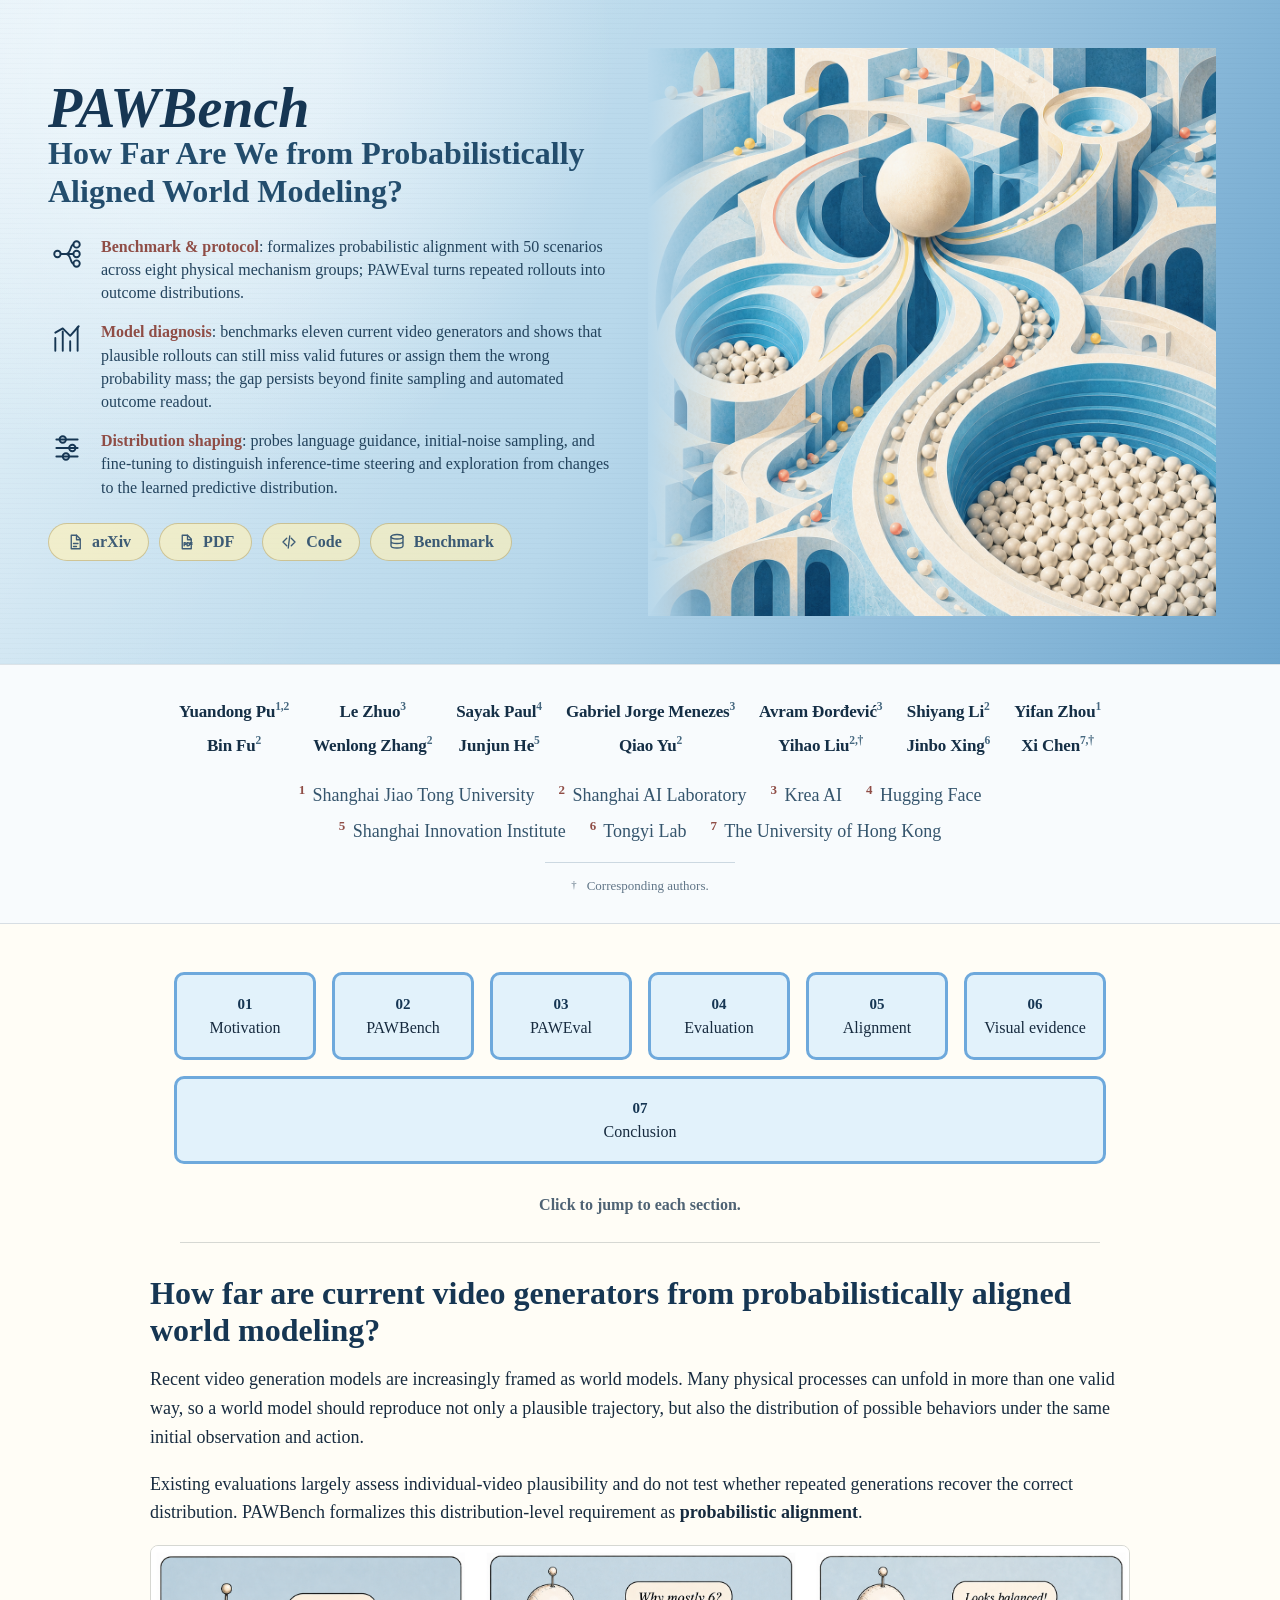
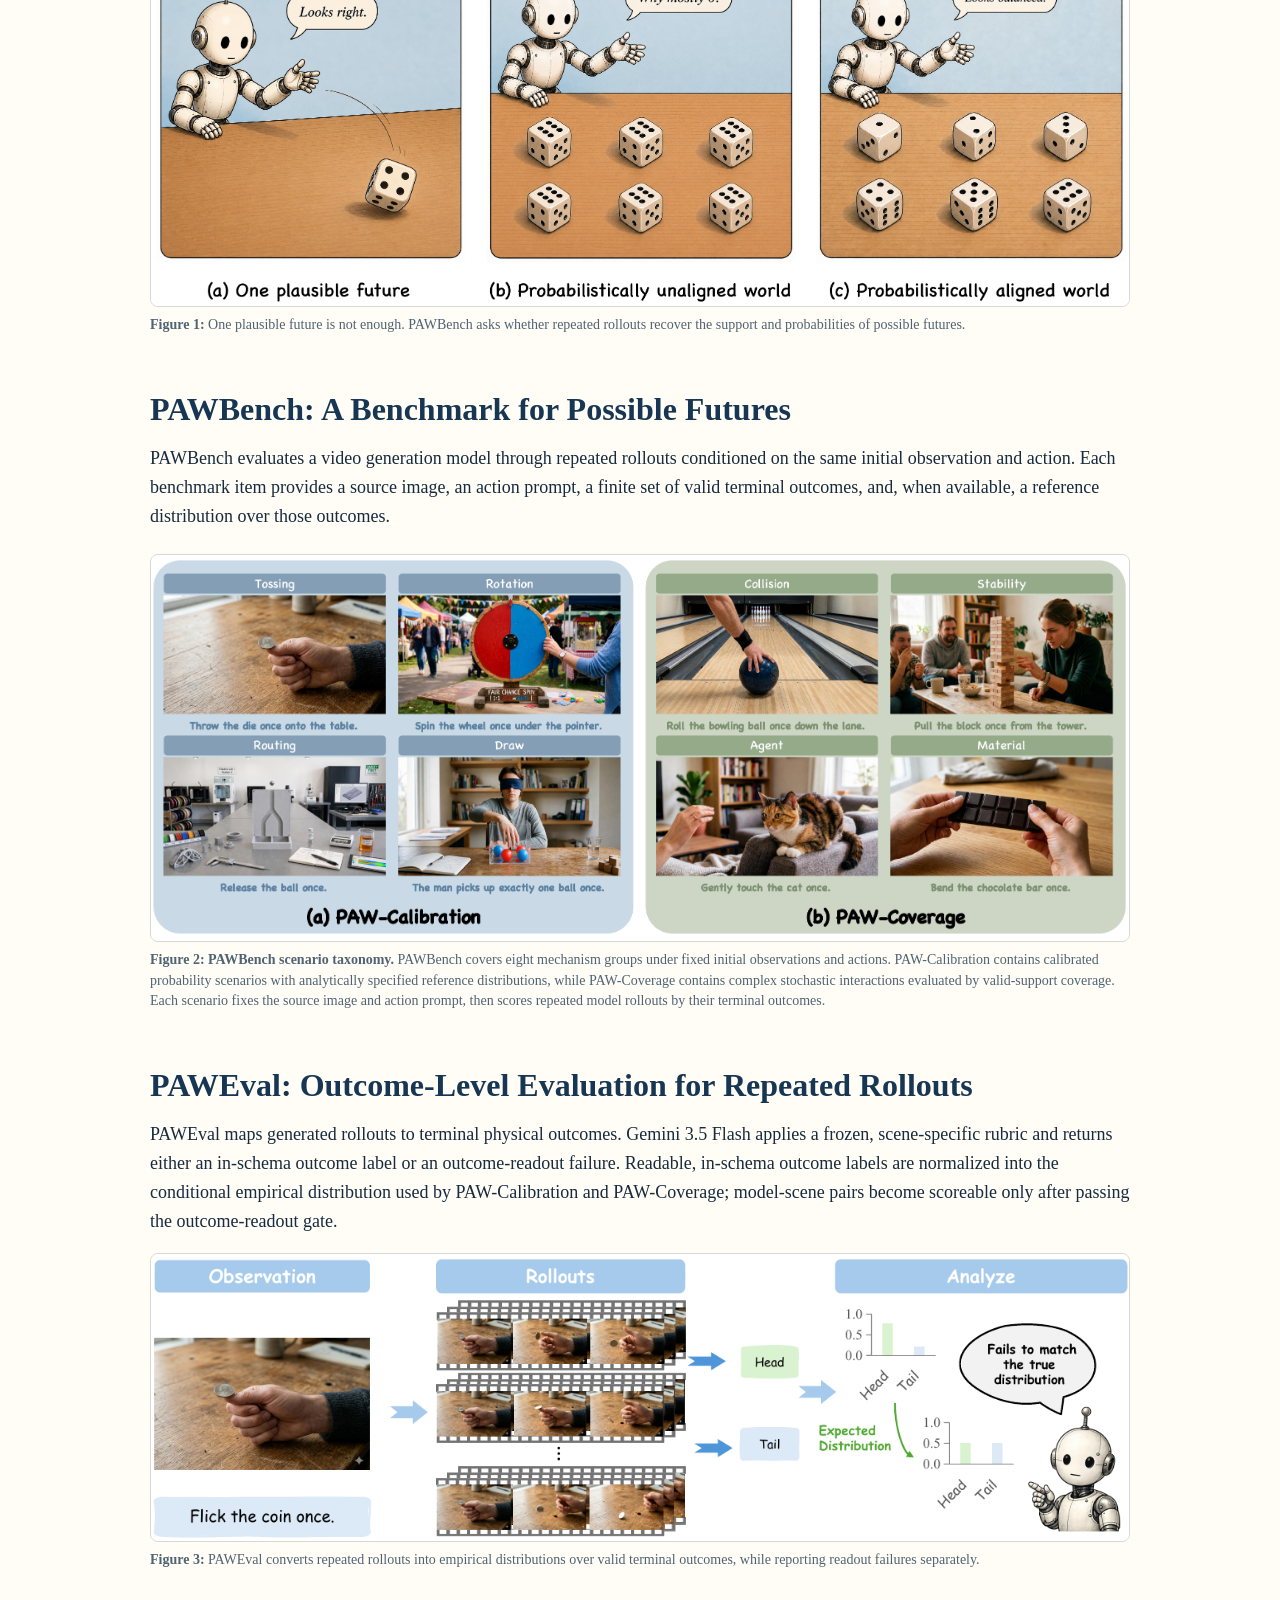
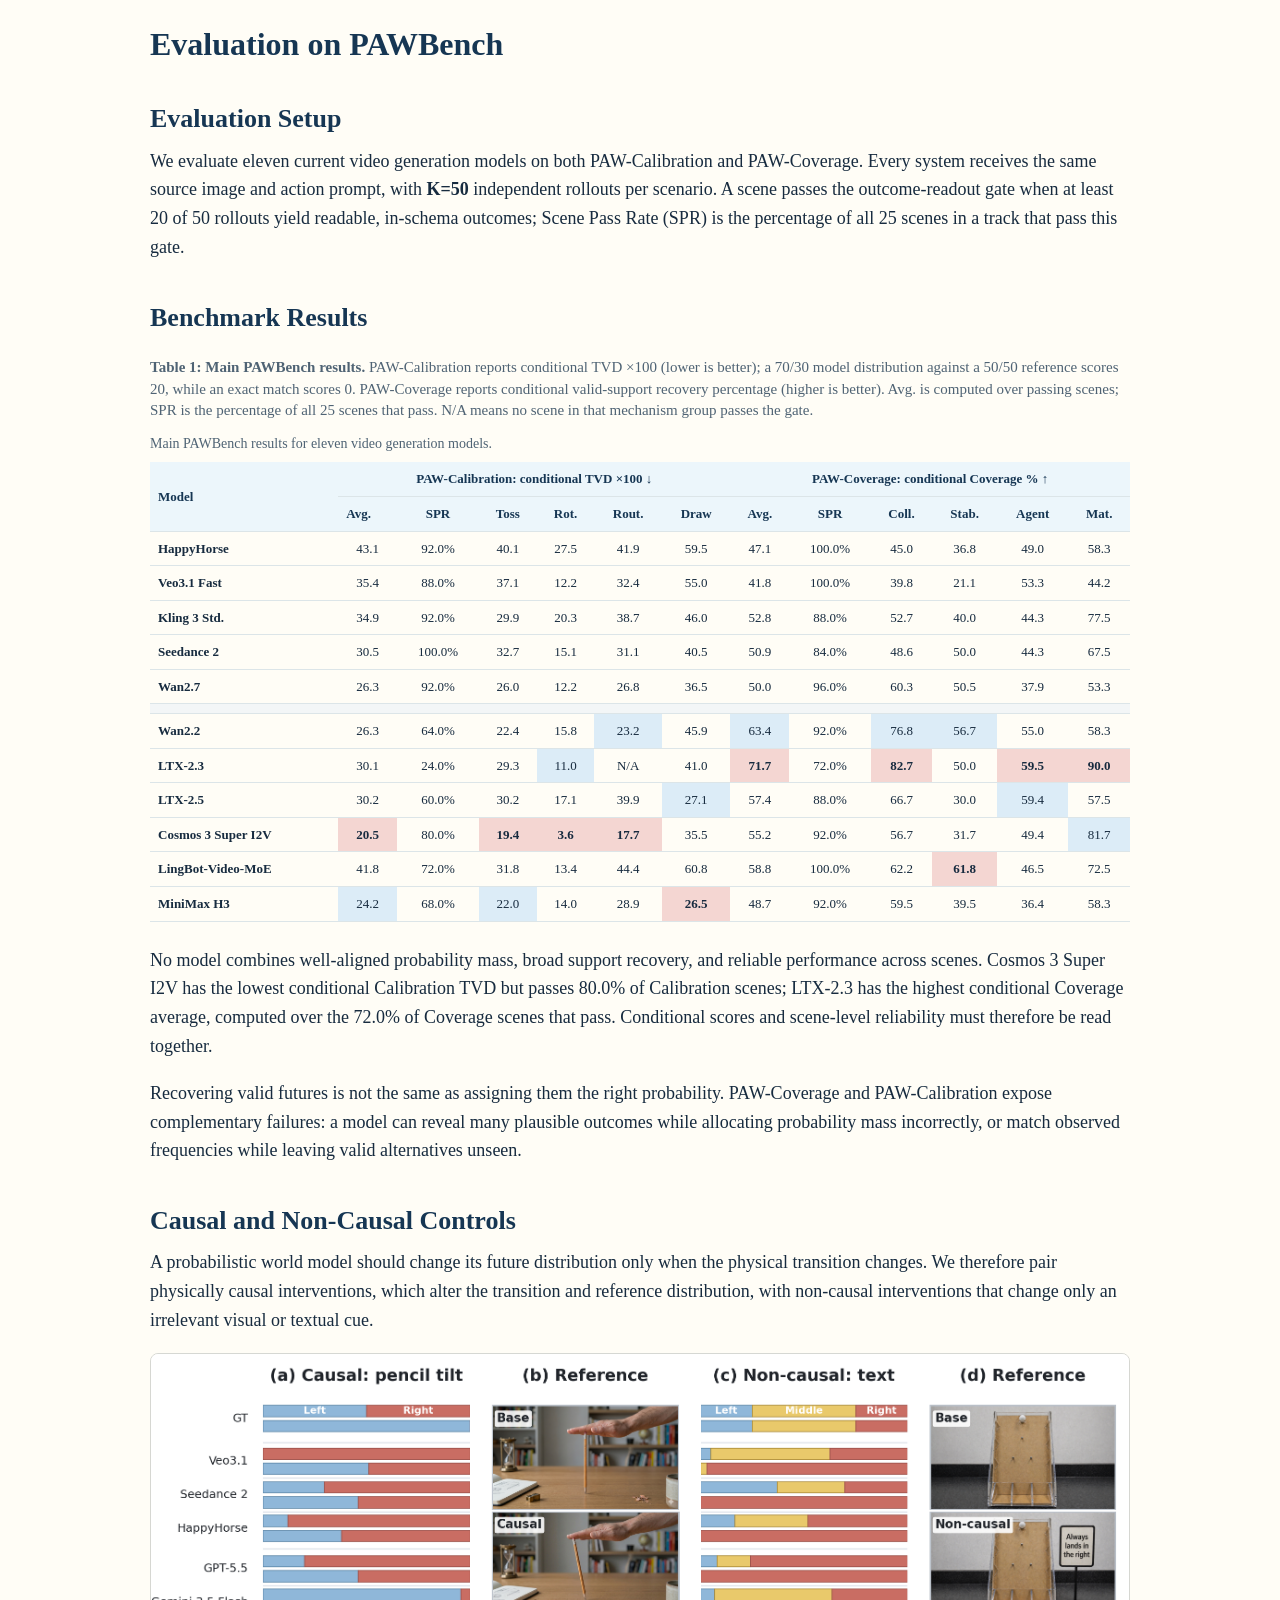
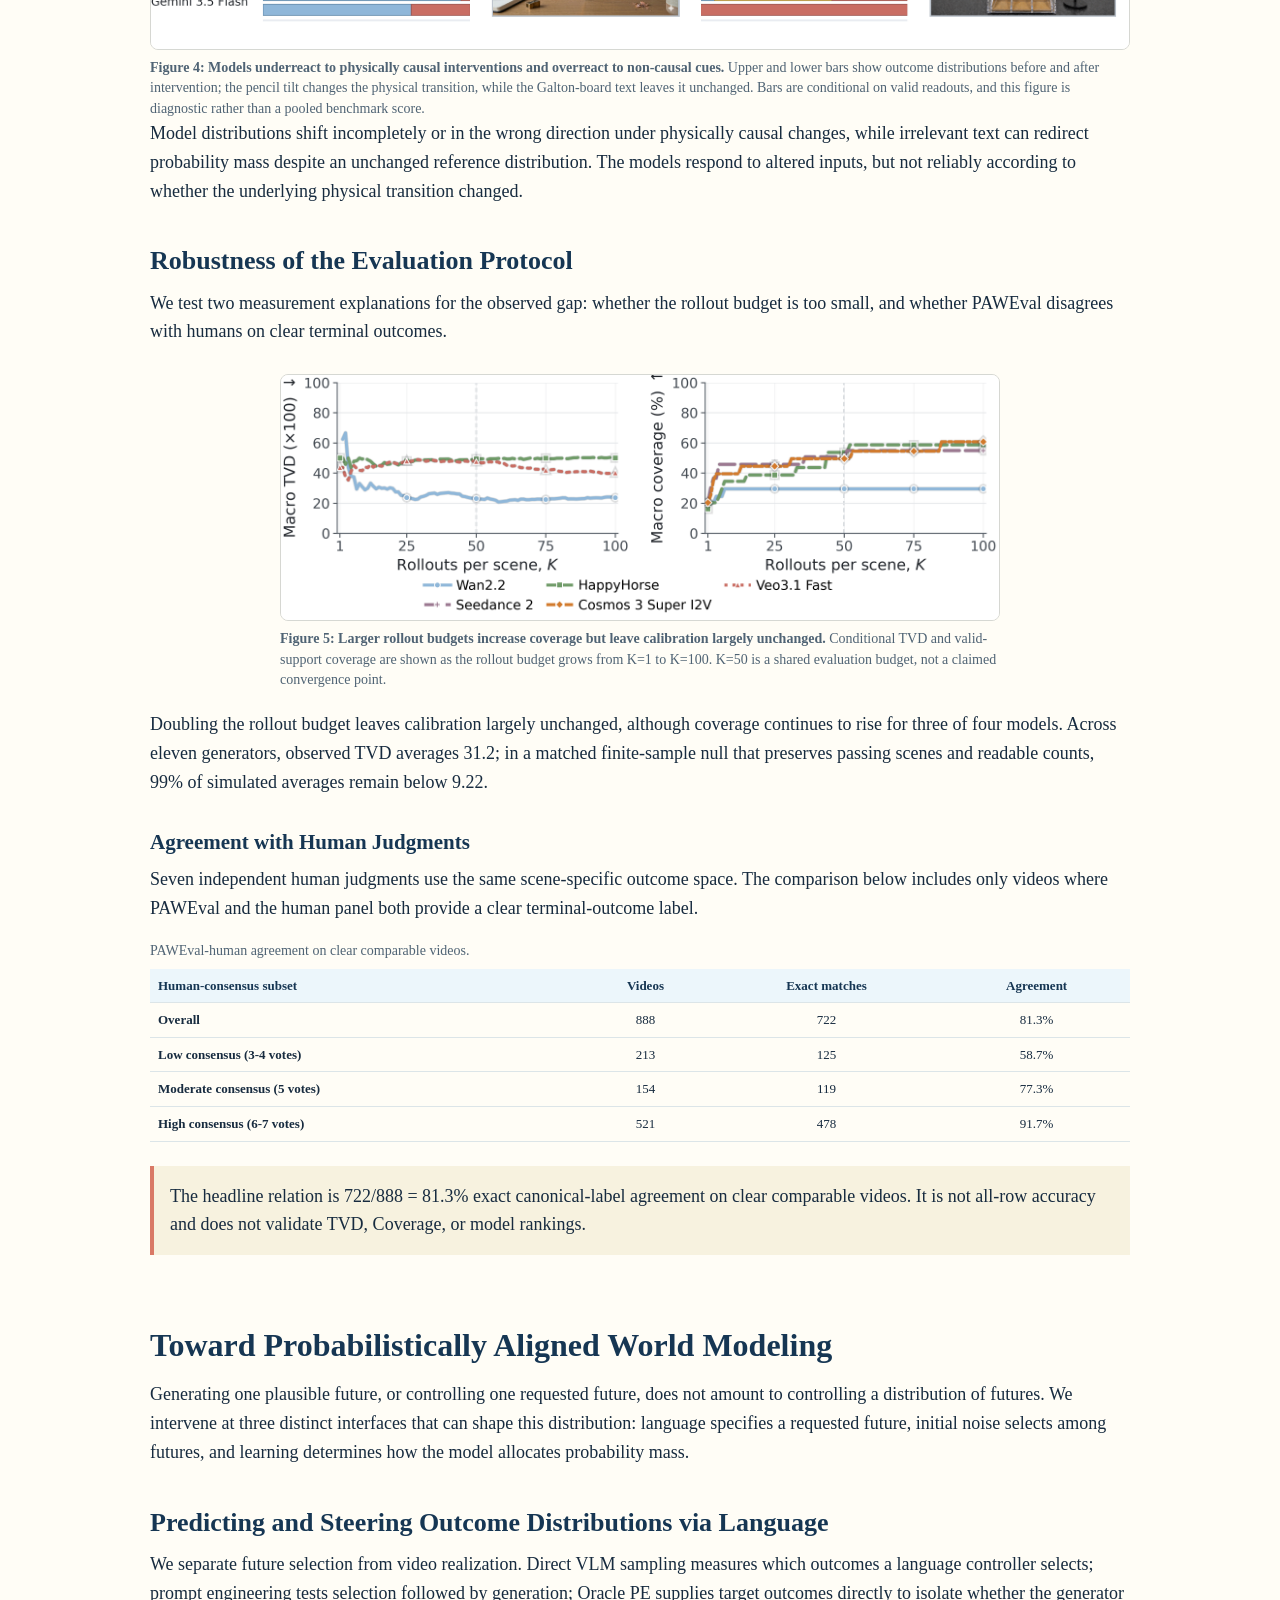
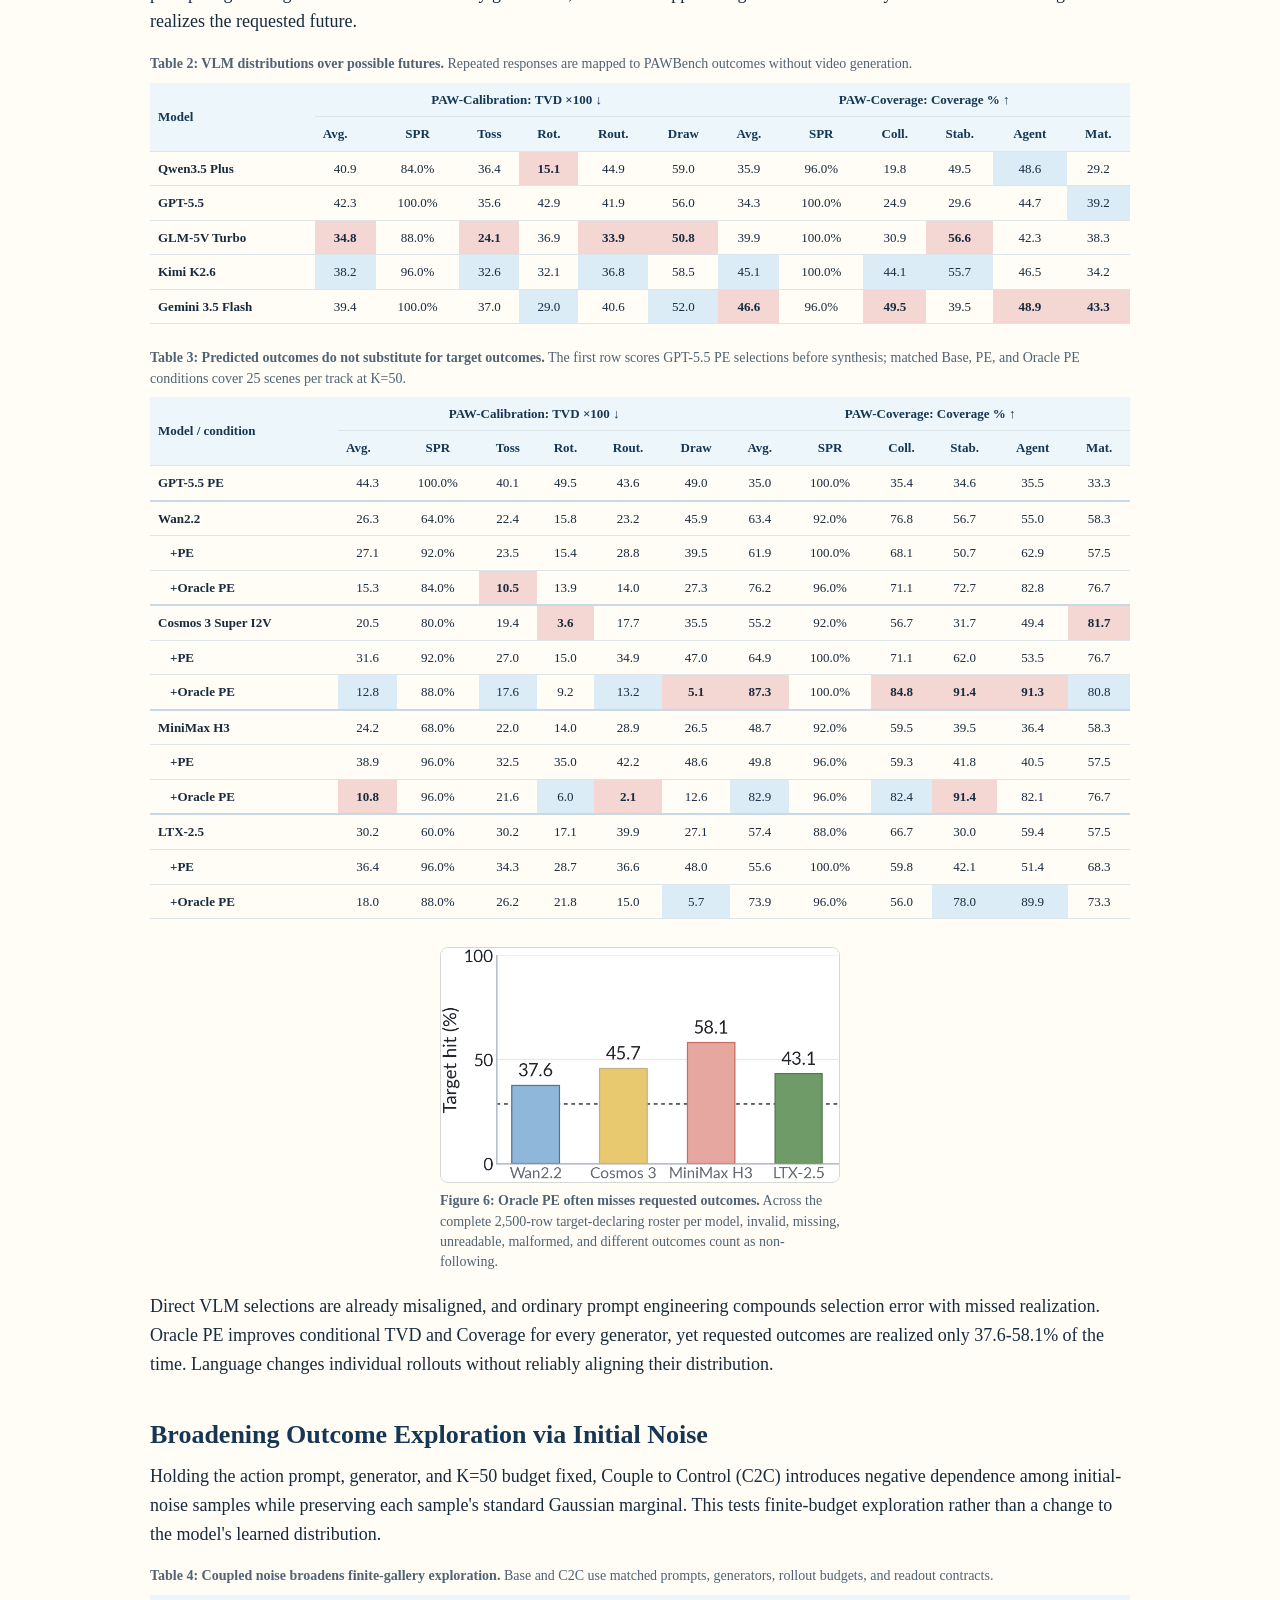
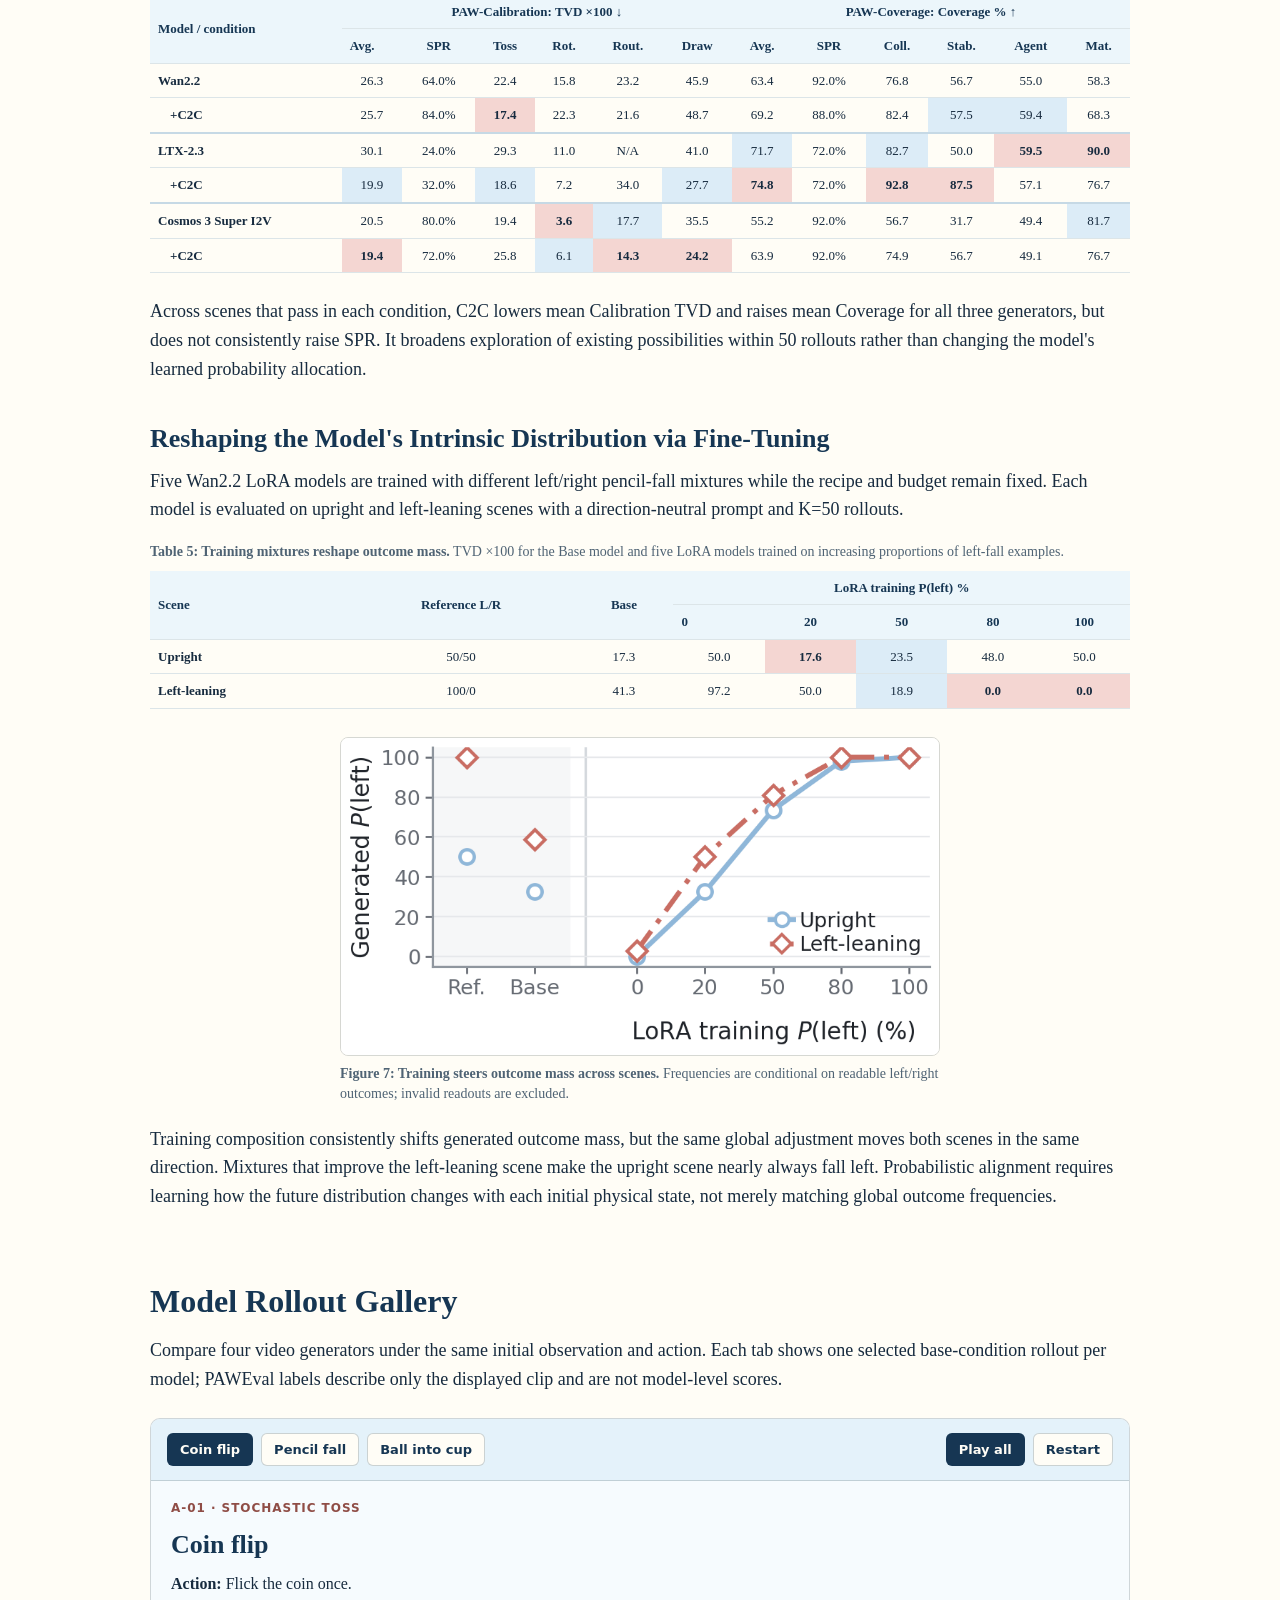
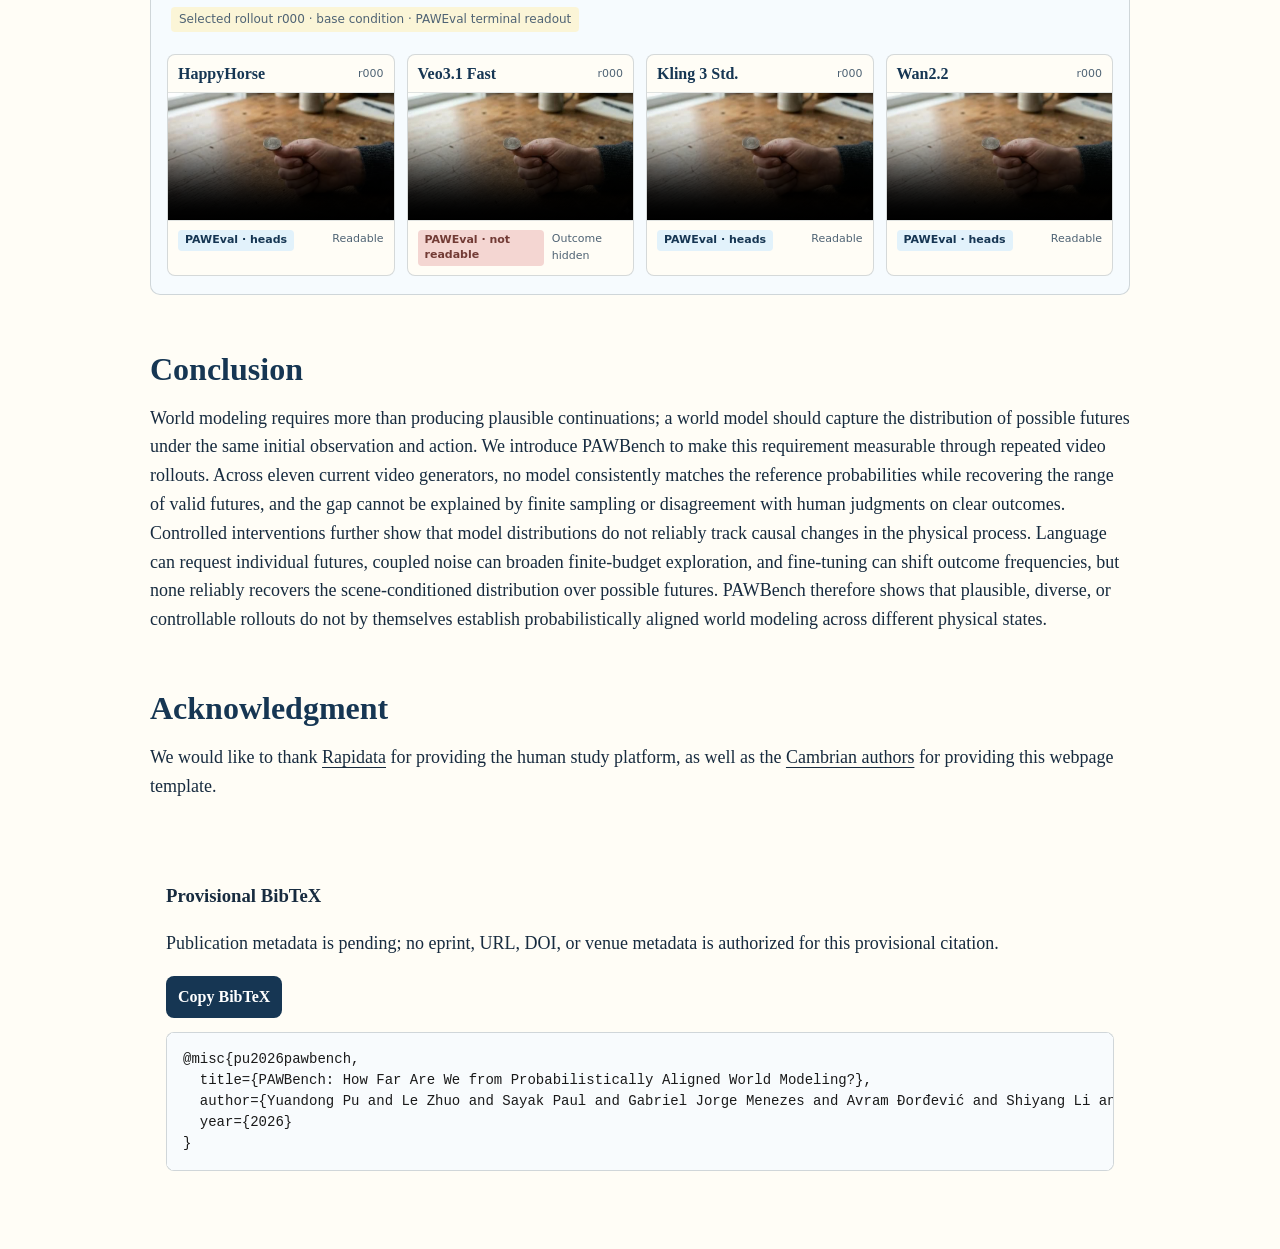
==== commit 0a082f2d: "Add lightweight cross-model rollout gallery" ====
--- a/index.html
+++ b/index.html
@@ -442,30 +442,63 @@
       </section>
 
       <section id="visual-evidence" class="sub-section">
-        <h1 class="text">Visual Evidence Browser</h1>
-        <p class="text">
-          Browse PAWBench paper figures and diagnostics using the same tabbed evidence pattern as the reference project page. These panels are not raw videos or additional rollout results; each case is labeled as paper evidence or a controlled diagnostic.
-        </p>
-
-        <section class="evidence-gallery" aria-label="PAWBench visual evidence browser">
-          <div class="evidence-tabs" role="tablist" aria-label="Evidence categories">
-            <button class="evidence-tab active" type="button" role="tab" id="evidence-tab-concept" aria-selected="true" aria-controls="evidence-panel" data-evidence-category="concept">Concept</button>
-            <button class="evidence-tab" type="button" role="tab" id="evidence-tab-evaluation" aria-selected="false" aria-controls="evidence-panel" data-evidence-category="evaluation" tabindex="-1">Evaluation</button>
-            <button class="evidence-tab" type="button" role="tab" id="evidence-tab-alignment" aria-selected="false" aria-controls="evidence-panel" data-evidence-category="alignment" tabindex="-1">Alignment</button>
-          </div>
-
-          <div class="evidence-case-meta" aria-live="polite" aria-atomic="true">
-            <p class="evidence-kind" id="evidence-kind">Paper evidence</p>
-            <h2 id="evidence-title">One plausible future</h2>
-            <p id="evidence-caption">A single rollout is one sample from a distribution; it cannot establish support or probability-mass alignment.</p>
-          </div>
-
-          <div class="evidence-frame" id="evidence-panel" role="tabpanel" aria-labelledby="evidence-tab-concept">
-            <button class="evidence-nav evidence-prev" type="button" data-evidence-nav="prev" aria-label="Previous evidence case">&#8249;</button>
-            <button class="figure-button evidence-figure" type="button" data-evidence-zoom aria-label="Enlarge current evidence figure">
-              <img id="evidence-image" src="static/img/one_plausible_future.png" width="2653" height="975" alt="Paper evidence figure: one plausible future is one sample from a wider outcome distribution.">
-            </button>
-            <button class="evidence-nav evidence-next" type="button" data-evidence-nav="next" aria-label="Next evidence case">&#8250;</button>
+        <h1 class="text">Model Rollout Gallery</h1>
+        <p class="text">
+          Compare four video generators under the same initial observation and action. Each tab shows one selected base-condition rollout per model; PAWEval labels describe only the displayed clip and are not model-level scores.
+        </p>
+
+        <section class="rollout-gallery" aria-label="Cross-model rollout comparison" data-rollout-gallery>
+          <div class="rollout-toolbar">
+            <div class="rollout-tabs" role="tablist" aria-label="Benchmark scenes">
+              <button class="rollout-tab active" type="button" role="tab" id="rollout-tab-a01" aria-selected="true" aria-controls="rollout-panel" data-rollout-scene="a01">Coin flip</button>
+              <button class="rollout-tab" type="button" role="tab" id="rollout-tab-a09" aria-selected="false" aria-controls="rollout-panel" data-rollout-scene="a09" tabindex="-1">Pencil fall</button>
+              <button class="rollout-tab" type="button" role="tab" id="rollout-tab-bc01" aria-selected="false" aria-controls="rollout-panel" data-rollout-scene="bc01" tabindex="-1">Ball into cup</button>
+            </div>
+            <div class="rollout-controls" aria-label="Synchronized video controls">
+              <button type="button" data-rollout-play>Play all</button>
+              <button type="button" data-rollout-restart>Restart</button>
+            </div>
+          </div>
+
+          <div class="rollout-scene-meta" aria-live="polite" aria-atomic="true">
+            <p class="rollout-scene-code" id="rollout-scene-code">A-01 · stochastic toss</p>
+            <h2 id="rollout-scene-title">Coin flip</h2>
+            <p><strong>Action:</strong> <span id="rollout-scene-action">Flick the coin once.</span></p>
+            <p class="rollout-boundary" id="rollout-scene-boundary">Selected rollout r000 · base condition · PAWEval terminal readout</p>
+          </div>
+
+          <div class="rollout-grid" id="rollout-panel" role="tabpanel" aria-labelledby="rollout-tab-a01">
+            <article class="rollout-card" data-rollout-card>
+              <header><h3 data-rollout-model>HappyHorse</h3><span>r000</span></header>
+              <video controls muted playsinline preload="metadata" poster="static/video/rollouts/a01-happyhorse-r000.jpg" data-rollout-video aria-label="HappyHorse rollout for coin flip">
+                <source src="static/video/rollouts/a01-happyhorse-r000.mp4" type="video/mp4">
+              </video>
+              <footer><span class="rollout-outcome" data-rollout-outcome>PAWEval · heads</span><span class="rollout-status" data-rollout-status>Readable</span></footer>
+            </article>
+
+            <article class="rollout-card" data-rollout-card>
+              <header><h3 data-rollout-model>Veo3.1 Fast</h3><span>r000</span></header>
+              <video controls muted playsinline preload="metadata" poster="static/video/rollouts/a01-veo31-r000.jpg" data-rollout-video aria-label="Veo3.1 Fast rollout for coin flip">
+                <source src="static/video/rollouts/a01-veo31-r000.mp4" type="video/mp4">
+              </video>
+              <footer><span class="rollout-outcome unreadable" data-rollout-outcome>PAWEval · not readable</span><span class="rollout-status" data-rollout-status>Outcome hidden</span></footer>
+            </article>
+
+            <article class="rollout-card" data-rollout-card>
+              <header><h3 data-rollout-model>Kling 3 Std.</h3><span>r000</span></header>
+              <video controls muted playsinline preload="metadata" poster="static/video/rollouts/a01-kling3-r000.jpg" data-rollout-video aria-label="Kling 3 Standard rollout for coin flip">
+                <source src="static/video/rollouts/a01-kling3-r000.mp4" type="video/mp4">
+              </video>
+              <footer><span class="rollout-outcome" data-rollout-outcome>PAWEval · heads</span><span class="rollout-status" data-rollout-status>Readable</span></footer>
+            </article>
+
+            <article class="rollout-card" data-rollout-card>
+              <header><h3 data-rollout-model>Wan2.2</h3><span>r000</span></header>
+              <video controls muted playsinline preload="metadata" poster="static/video/rollouts/a01-wan22-r000.jpg" data-rollout-video aria-label="Wan2.2 rollout for coin flip">
+                <source src="static/video/rollouts/a01-wan22-r000.mp4" type="video/mp4">
+              </video>
+              <footer><span class="rollout-outcome" data-rollout-outcome>PAWEval · heads</span><span class="rollout-status" data-rollout-status>Readable</span></footer>
+            </article>
           </div>
         </section>
       </section>
--- a/static/css/style.css
+++ b/static/css/style.css
@@ -576,8 +576,7 @@
   border-radius: 8px;
 }
 
-.scenario-tabs,
-.evidence-tabs {
+.scenario-tabs {
   display: flex;
   flex-wrap: wrap;
   gap: 8px;
@@ -586,8 +585,7 @@
   border-bottom: 1px solid var(--line);
 }
 
-.scenario-tab,
-.evidence-tab {
+.scenario-tab {
   padding: 8px 12px;
   color: var(--teal-dark);
   background: #fffdf6;
@@ -600,13 +598,11 @@
   transition: background-color 150ms ease-out, transform 150ms ease-out;
 }
 
-.scenario-tab:hover,
-.evidence-tab:hover {
+.scenario-tab:hover {
   background: var(--blue-soft);
 }
 
-.scenario-tab.active,
-.evidence-tab.active {
+.scenario-tab.active {
   color: #fffdf6;
   background: var(--teal-dark);
 }
@@ -645,81 +641,167 @@
   border-left: 4px solid var(--accent);
 }
 
-.evidence-gallery {
+.rollout-gallery {
   margin: 24px 0;
   overflow: hidden;
-  background: #f8fbfd;
+  background: #f6fbfe;
   border: 1px solid var(--line);
-  border-radius: 8px;
-}
-
-.evidence-case-meta {
-  padding: 16px 20px;
-}
-
-.evidence-kind {
-  margin-bottom: 4px;
-  color: var(--accent);
+  border-radius: 10px;
+}
+
+.rollout-toolbar {
+  display: flex;
+  align-items: center;
+  justify-content: space-between;
+  gap: 16px;
+  padding: 14px 16px;
+  background: #e4f2fa;
+  border-bottom: 1px solid var(--line);
+}
+
+.rollout-tabs,
+.rollout-controls {
+  display: flex;
+  flex-wrap: wrap;
+  gap: 8px;
+}
+
+.rollout-tab,
+.rollout-controls button {
+  padding: 8px 12px;
+  color: var(--teal-dark);
+  background: #fffdf6;
+  border: 1px solid rgba(22, 54, 83, 0.22);
+  border-radius: 6px;
+  font-family: ui-sans-serif, system-ui, sans-serif;
   font-size: 13px;
+  font-weight: 750;
+  cursor: pointer;
+  transition: background-color 150ms ease-out, color 150ms ease-out, transform 150ms ease-out;
+}
+
+.rollout-tab:hover,
+.rollout-controls button:hover {
+  background: var(--blue-hover);
+  transform: translateY(-1px);
+}
+
+.rollout-tab.active,
+.rollout-controls [data-rollout-play] {
+  color: #fffdf6;
+  background: var(--teal-dark);
+}
+
+.rollout-controls [data-rollout-play]:hover {
+  background: #0b63ce;
+}
+
+.rollout-scene-meta {
+  padding: 18px 20px 16px;
+}
+
+.rollout-scene-code {
+  margin-bottom: 2px;
+  color: #8f4d46;
+  font-family: ui-sans-serif, system-ui, sans-serif;
+  font-size: 12px;
   font-weight: 800;
   letter-spacing: 0.08em;
   text-transform: uppercase;
 }
 
-.evidence-case-meta h2 {
-  margin-bottom: 8px;
-  color: var(--teal-dark);
-  font-size: 24px;
-}
-
-.evidence-case-meta p:last-child {
-  margin-bottom: 0;
+.rollout-scene-meta h2 {
+  margin-bottom: 6px;
+  color: var(--teal-dark);
+  font-size: 26px;
+}
+
+.rollout-scene-meta p {
+  margin-bottom: 6px;
+}
+
+.rollout-boundary {
+  display: inline-block;
+  margin-top: 4px;
+  padding: 4px 8px;
   color: var(--ink-soft);
-}
-
-.evidence-frame {
-  position: relative;
+  background: rgba(255, 241, 184, 0.55);
+  border-radius: 4px;
+  font-family: ui-sans-serif, system-ui, sans-serif;
+  font-size: 12px;
+  line-height: 1.4;
+}
+
+.rollout-grid {
   display: grid;
-  grid-template-columns: 44px minmax(0, 1fr) 44px;
+  grid-template-columns: 1fr;
+  gap: 12px;
+  padding: 0 16px 18px;
+}
+
+.rollout-card {
+  min-width: 0;
+  overflow: hidden;
+  background: #fffdf6;
+  border: 1px solid rgba(22, 54, 83, 0.18);
+  border-radius: 8px;
+}
+
+.rollout-card header,
+.rollout-card footer {
+  display: flex;
   align-items: center;
+  justify-content: space-between;
   gap: 8px;
-  padding: 0 12px 16px;
-}
-
-.evidence-figure {
-  min-height: 220px;
-  background: #fffdf6;
-}
-
-.evidence-figure img {
+  padding: 9px 10px;
+}
+
+.rollout-card header {
+  border-bottom: 1px solid rgba(22, 54, 83, 0.13);
+}
+
+.rollout-card header h3 {
+  margin: 0;
+  color: var(--teal-dark);
+  font-size: 16px;
+  line-height: 1.2;
+}
+
+.rollout-card header span,
+.rollout-status {
+  color: var(--ink-soft);
+  font-family: ui-sans-serif, system-ui, sans-serif;
+  font-size: 11px;
+}
+
+.rollout-card video {
+  display: block;
   width: 100%;
-  max-height: 520px;
-  object-fit: contain;
-}
-
-.evidence-nav {
-  width: 44px;
-  height: 44px;
-  color: #fffdf6;
-  background: var(--teal-dark);
-  border: 0;
-  border-radius: 50%;
-  font: inherit;
-  font-size: 30px;
-  line-height: 1;
-  cursor: pointer;
-  transition: background-color 150ms ease-out, transform 150ms ease-out;
-}
-
-.evidence-nav:hover {
-  background: #0b63ce;
-  transform: translateY(-1px);
-}
-
-.evidence-nav:disabled {
-  cursor: not-allowed;
-  opacity: 0.42;
-  transform: none;
+  aspect-ratio: 16 / 9;
+  background: #10283e;
+  object-fit: cover;
+}
+
+.rollout-card footer {
+  align-items: flex-start;
+  border-top: 1px solid rgba(22, 54, 83, 0.13);
+}
+
+.rollout-outcome {
+  display: inline-block;
+  padding: 3px 7px;
+  color: var(--teal-dark);
+  background: var(--blue-soft);
+  border-radius: 4px;
+  font-family: ui-sans-serif, system-ui, sans-serif;
+  font-size: 11px;
+  font-weight: 750;
+  line-height: 1.35;
+}
+
+.rollout-outcome.unreadable {
+  color: #723b35;
+  background: #f4d6d2;
 }
 
 .table-container {
@@ -945,6 +1027,16 @@
   .diagnostic-grid {
     grid-template-columns: repeat(2, minmax(0, 1fr));
   }
+
+  .rollout-grid {
+    grid-template-columns: repeat(2, minmax(0, 1fr));
+  }
+}
+
+@media (min-width: 1000px) {
+  .rollout-grid {
+    grid-template-columns: repeat(4, minmax(0, 1fr));
+  }
 }
 
 @media (max-width: 767px) {
@@ -1025,14 +1117,13 @@
     display: block;
   }
 
-  .evidence-frame {
-    grid-template-columns: 40px minmax(0, 1fr) 40px;
-    padding: 0 8px 12px;
-  }
-
-  .evidence-nav {
-    width: 40px;
-    height: 40px;
+  .rollout-toolbar {
+    align-items: stretch;
+    flex-direction: column;
+  }
+
+  .rollout-controls button {
+    flex: 1;
   }
 
   .image-dialog {
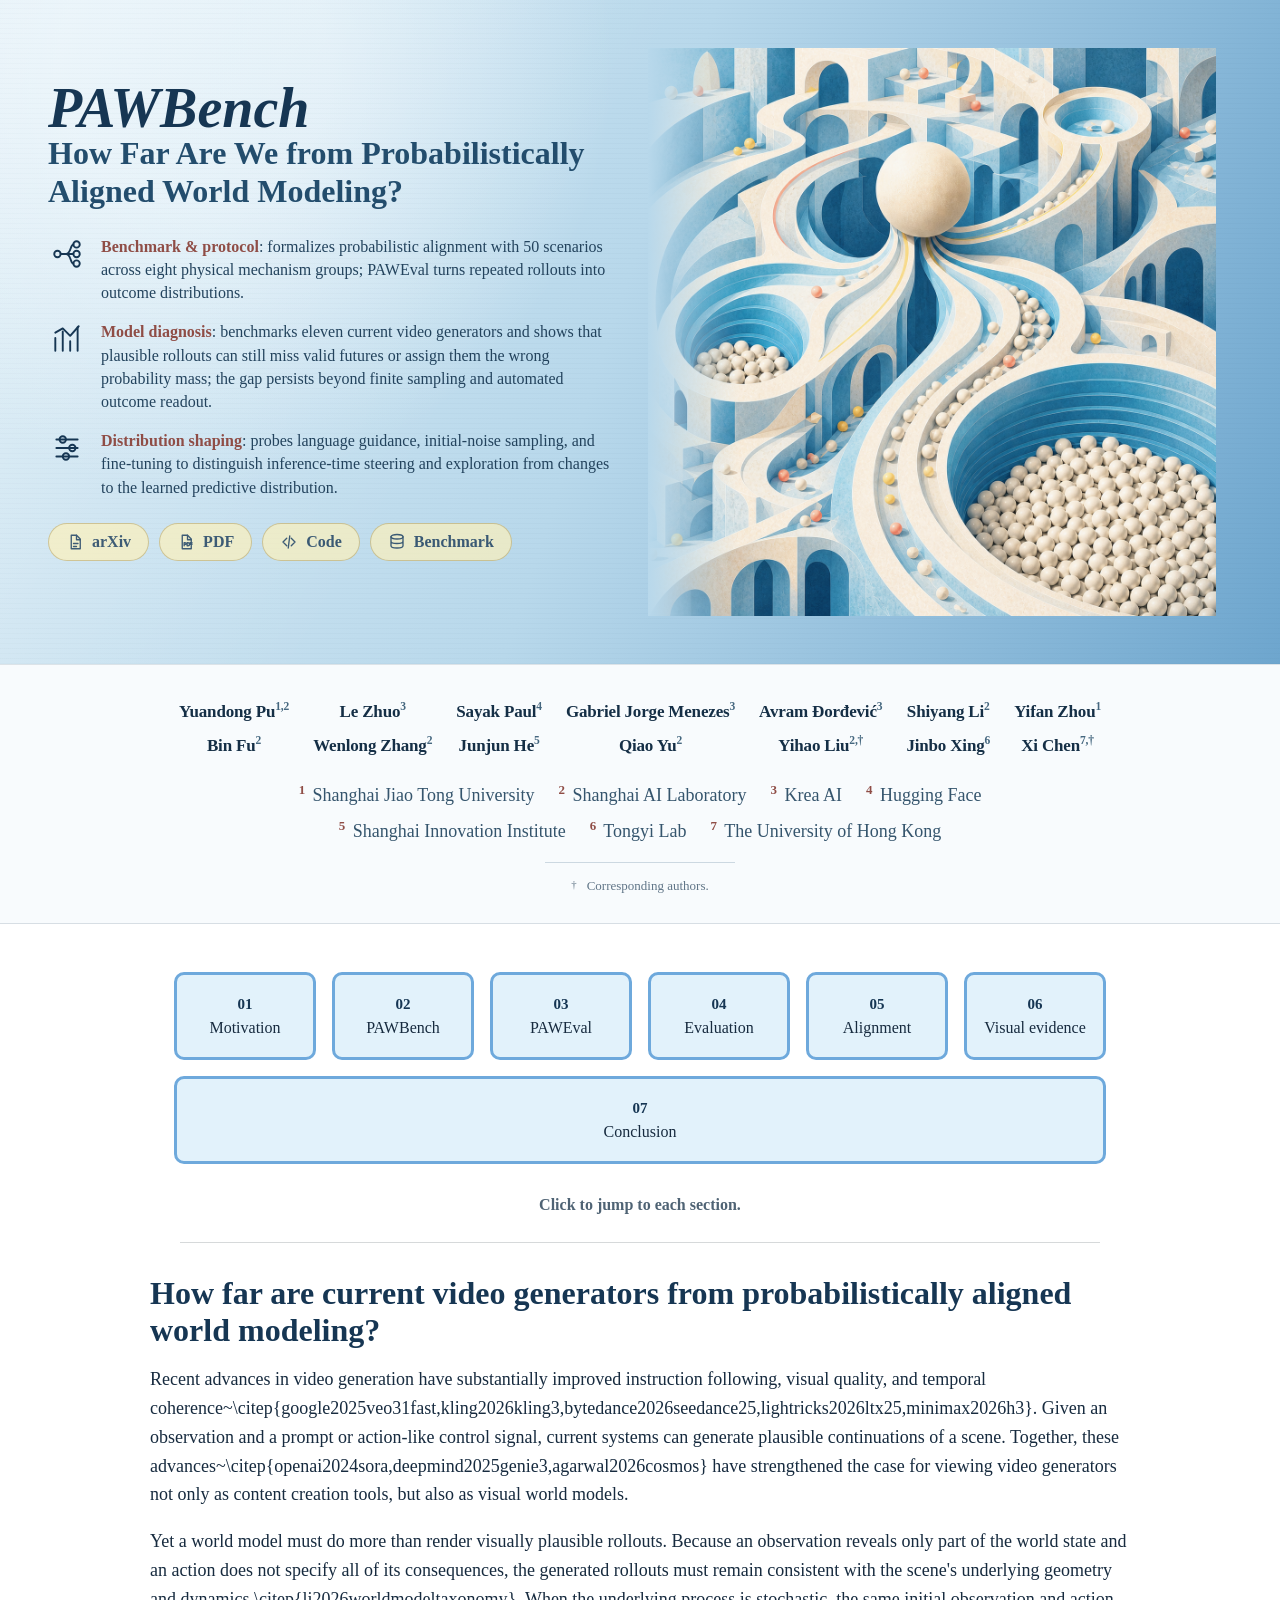
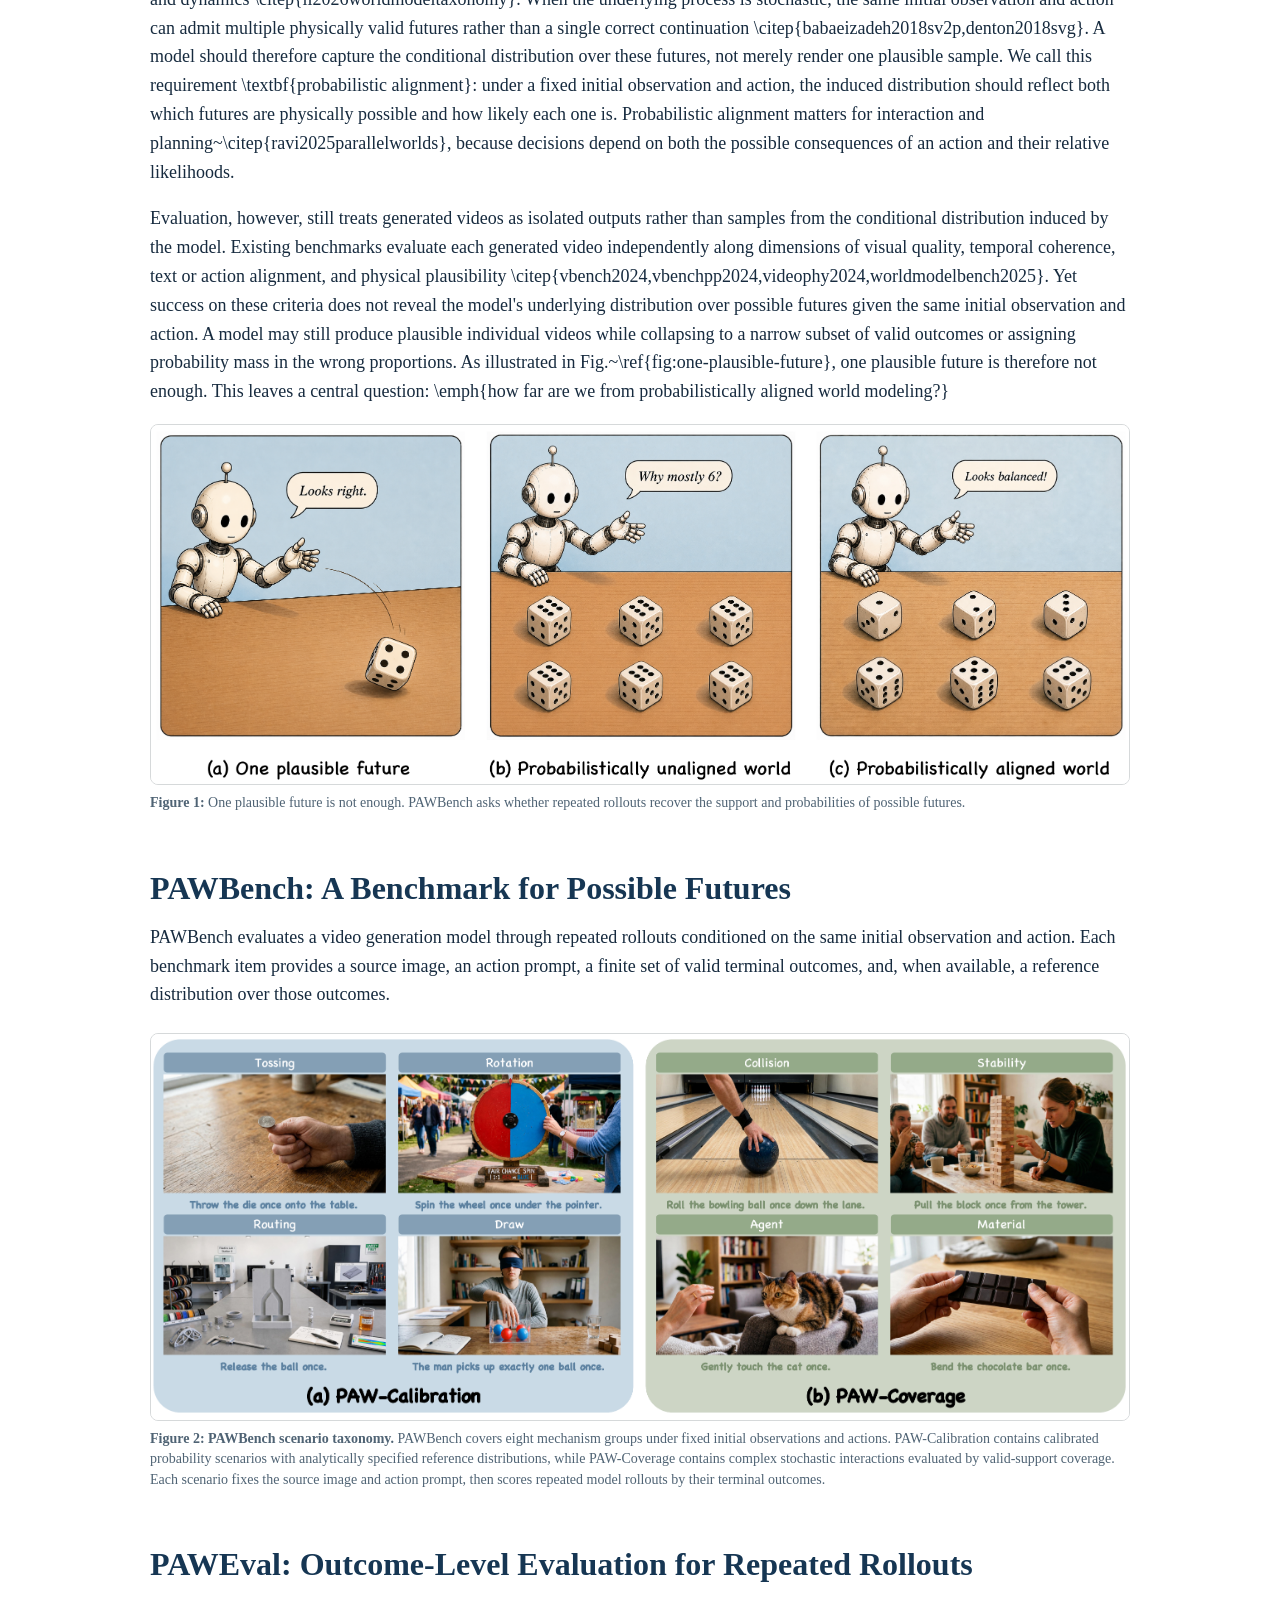
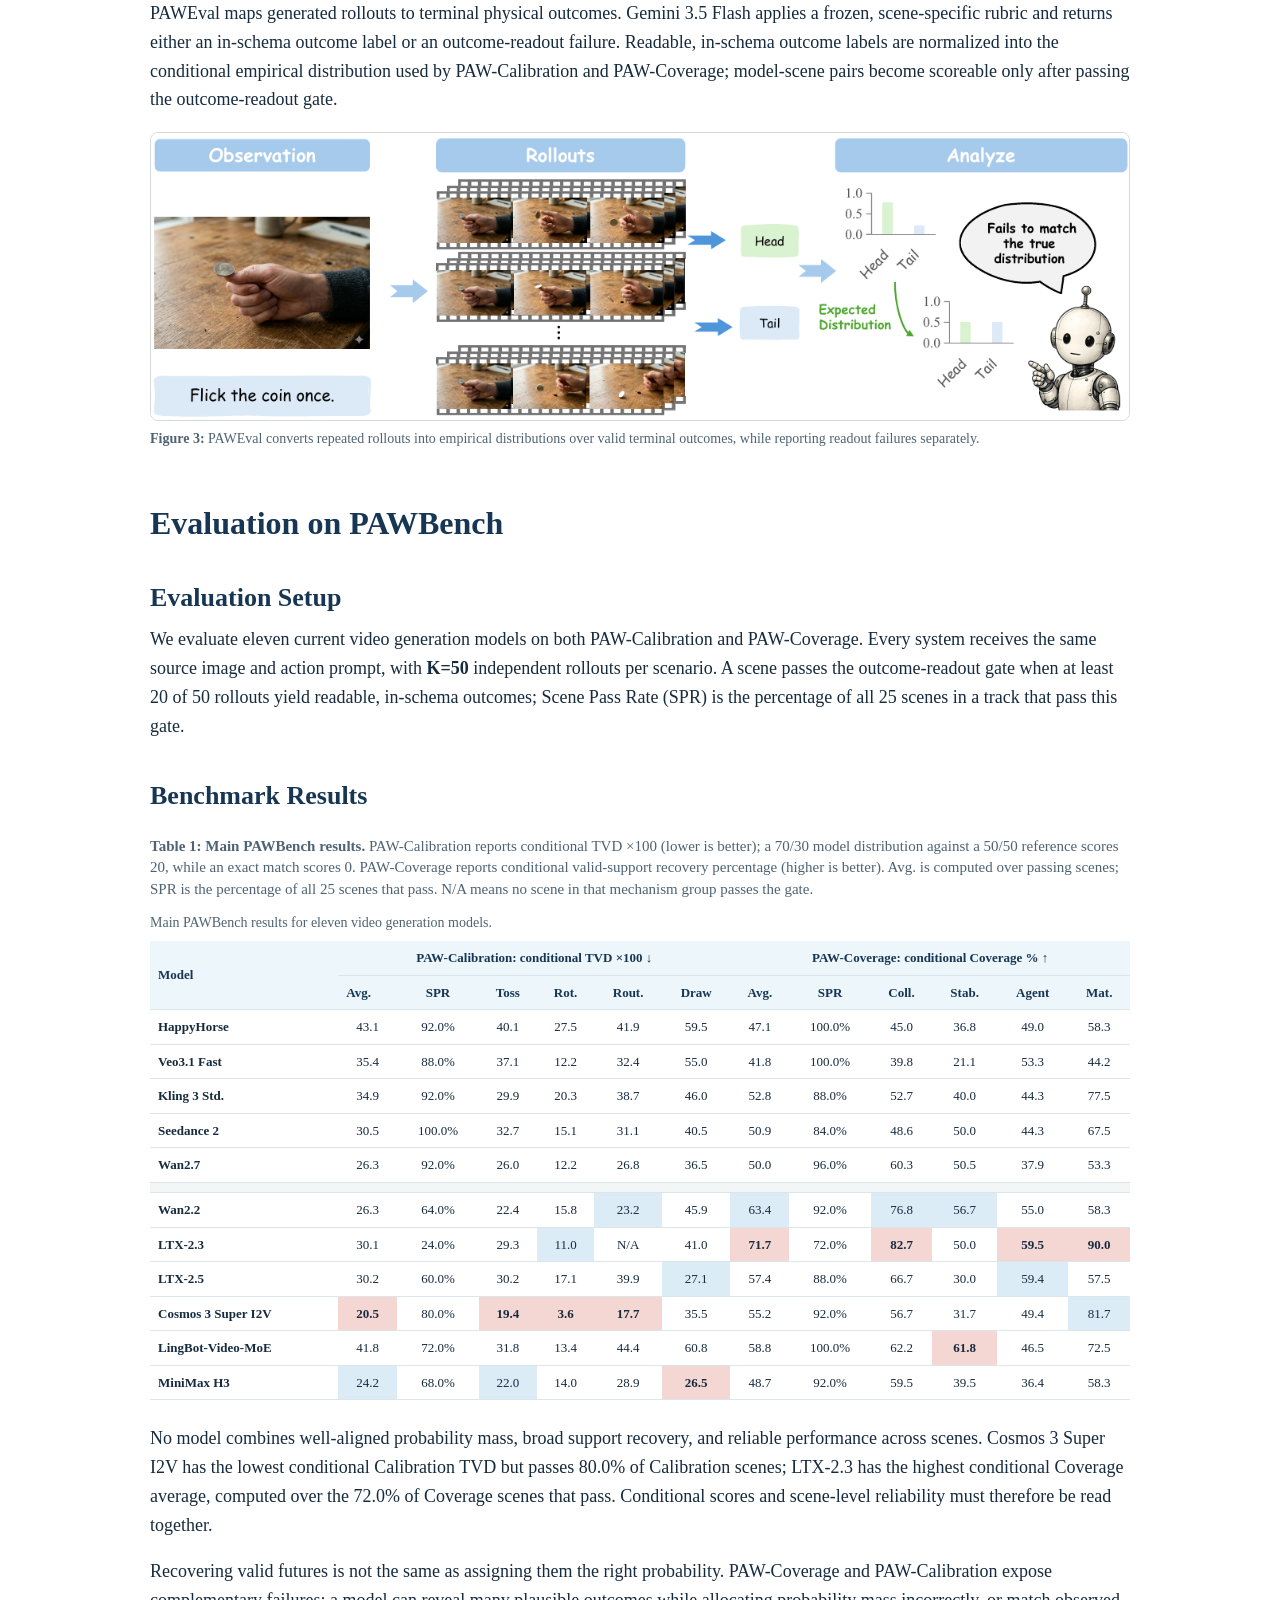
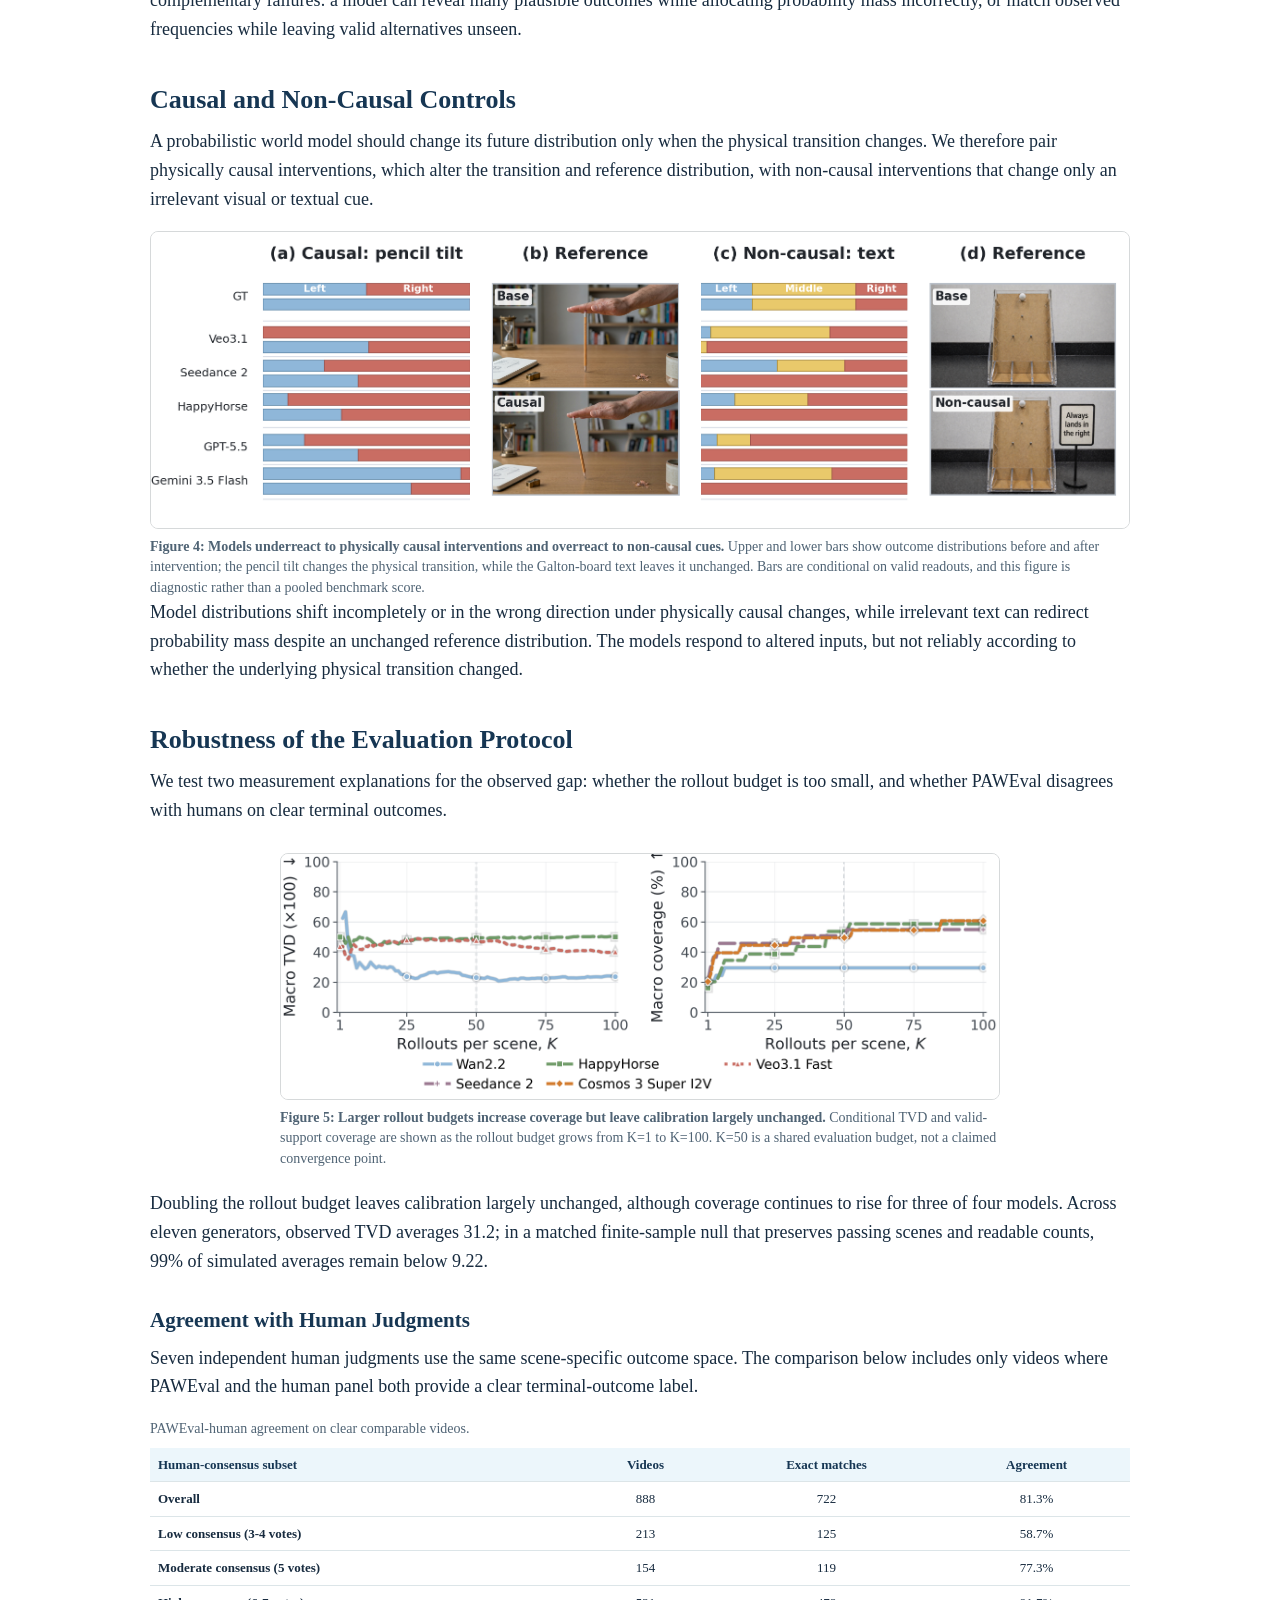
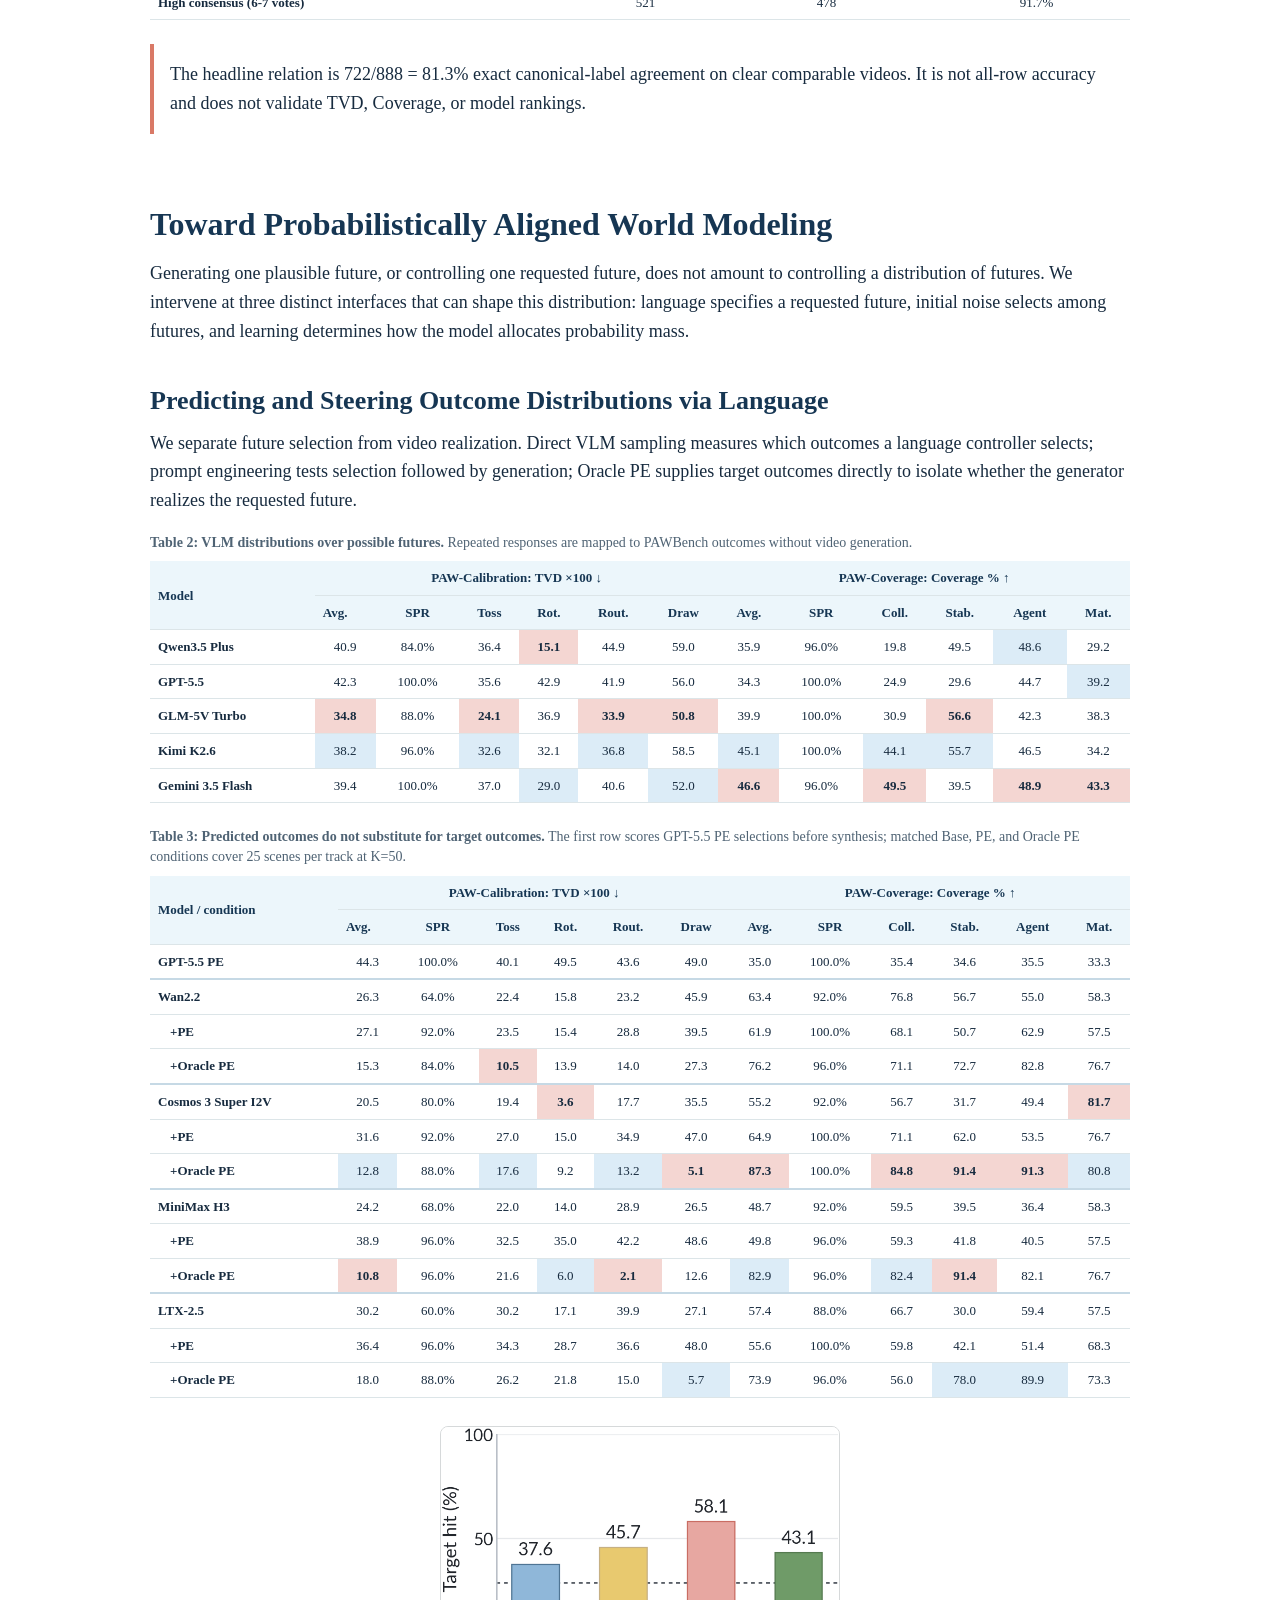
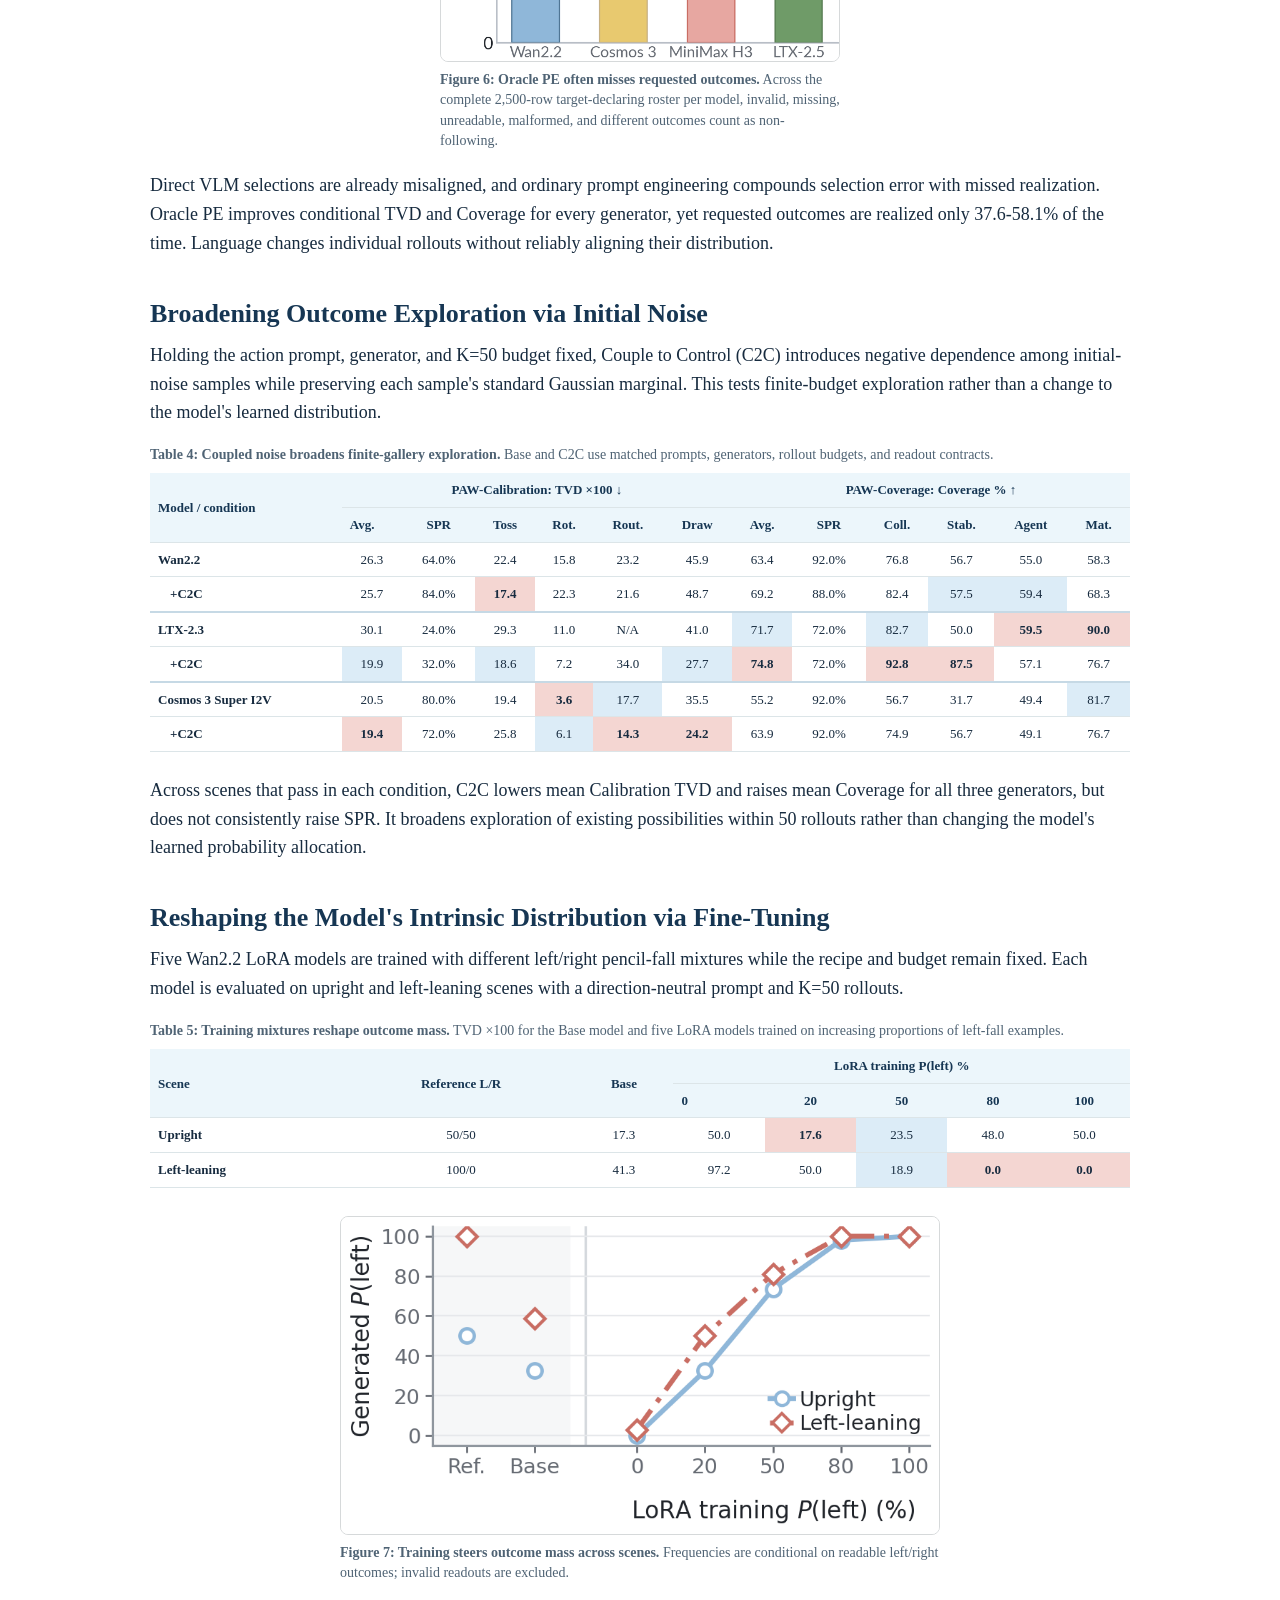
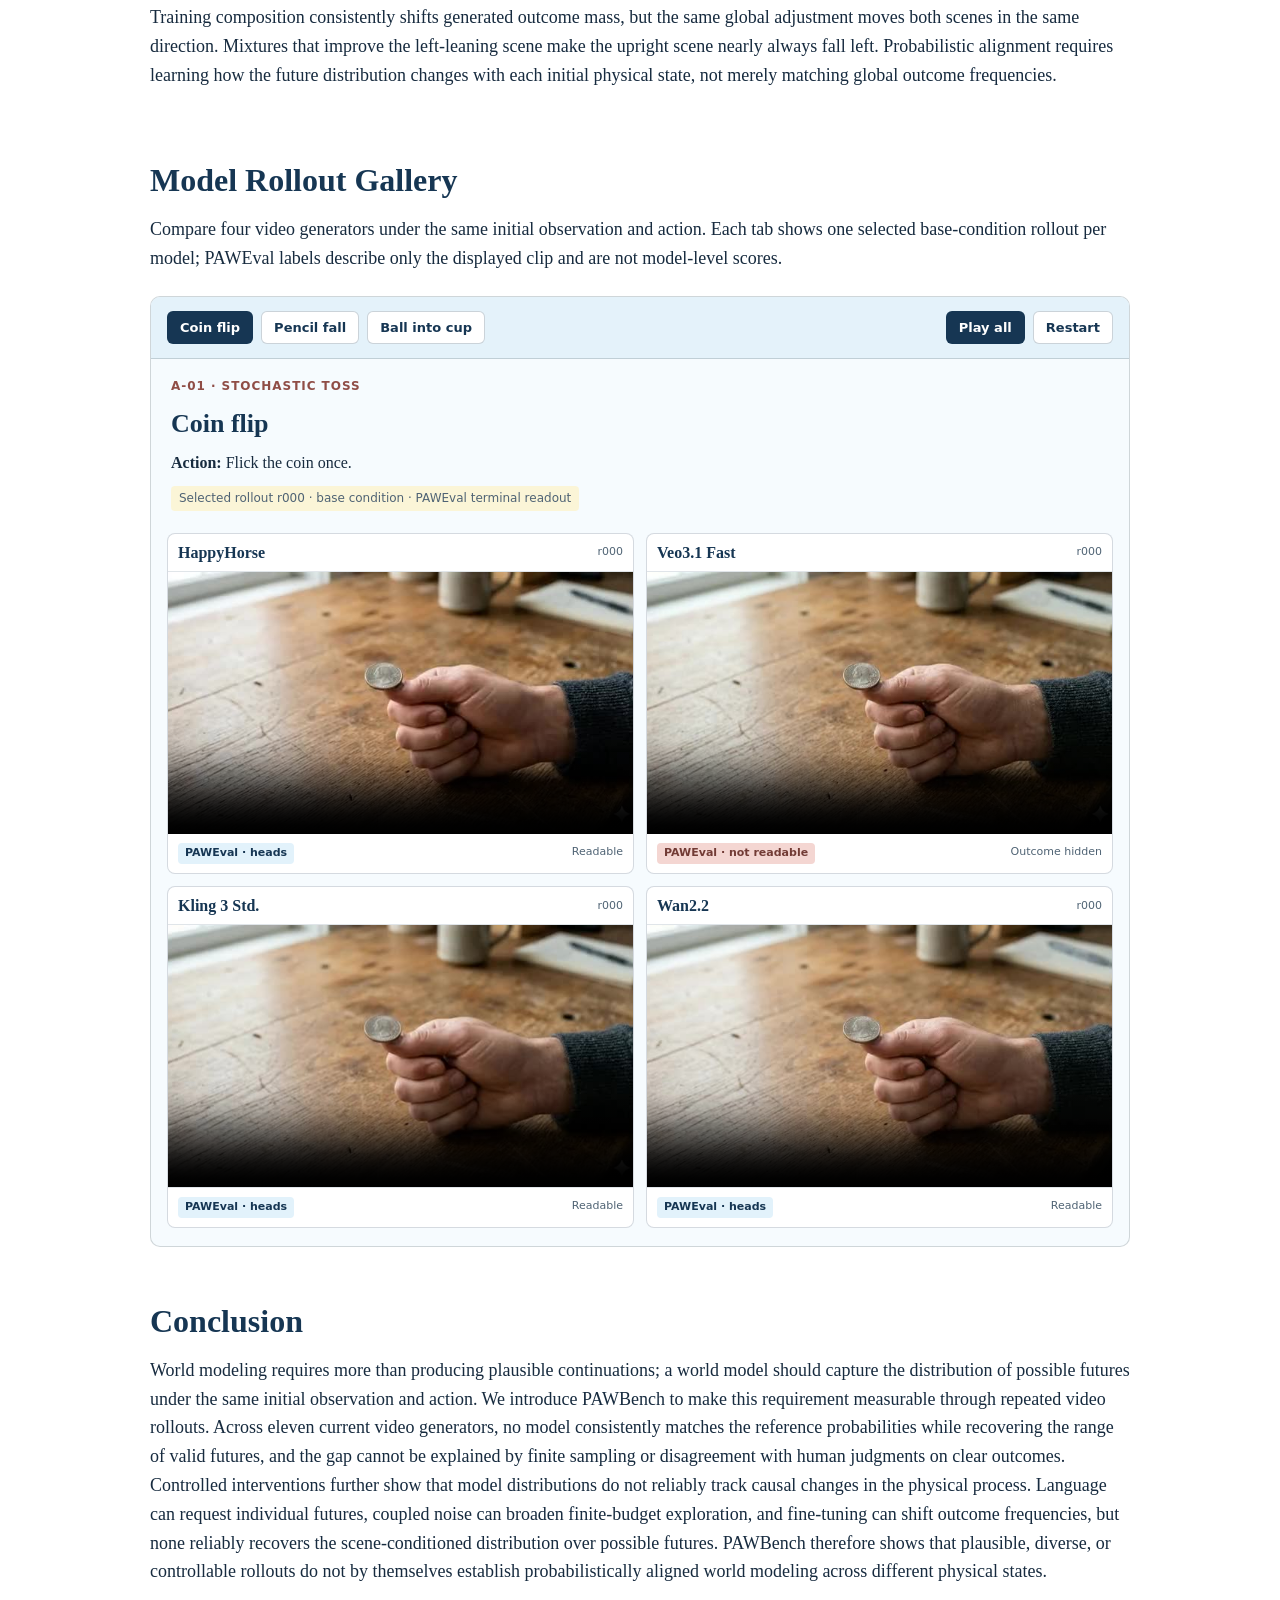
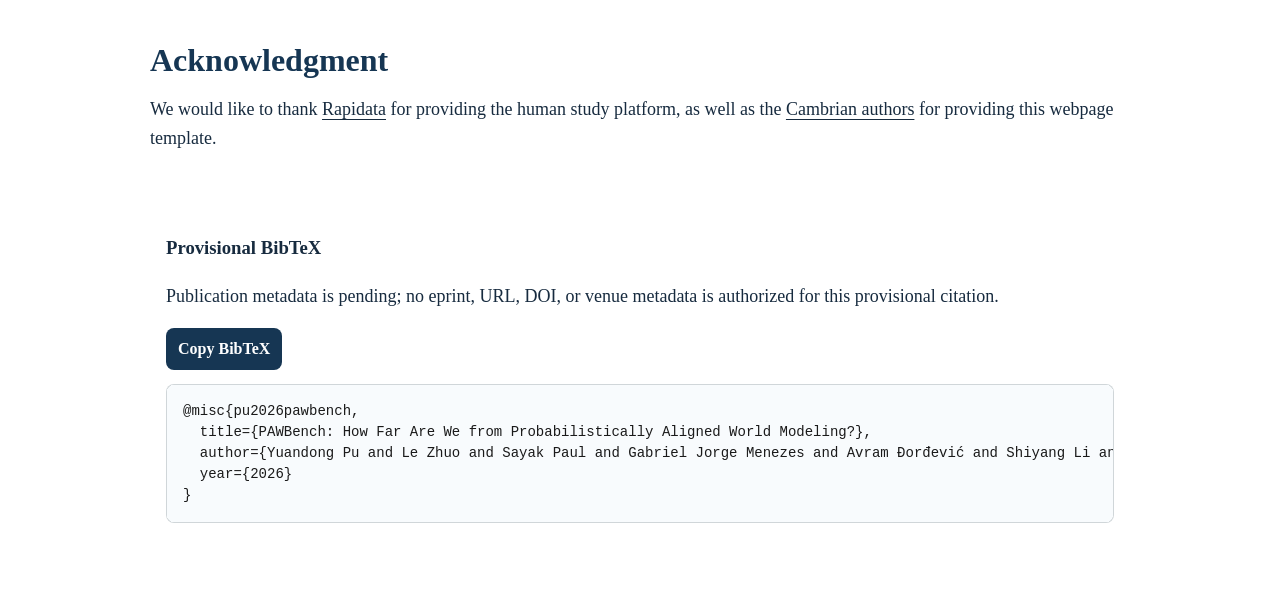
==== commit 1bf16c7c: "update" ====
--- a/index.html
+++ b/index.html
@@ -155,11 +155,15 @@
       <section id="motivation" class="sub-section">
         <h1 class="text">How far are current video generators from probabilistically aligned world modeling?</h1>
         <p class="text">
-          Recent video generation models are increasingly framed as world models. Many physical processes can unfold in more than one valid way, so a world model should reproduce not only a plausible trajectory, but also the distribution of possible behaviors under the same initial observation and action.
-        </p>
-        <p class="text">
-          Existing evaluations largely assess individual-video plausibility and do not test whether repeated generations recover the correct distribution. PAWBench formalizes this distribution-level requirement as <b>probabilistic alignment</b>.
-        </p>
+          Recent advances in video generation have substantially improved instruction following, visual quality, and temporal coherence~\citep{google2025veo31fast,kling2026kling3,bytedance2026seedance25,lightricks2026ltx25,minimax2026h3}. Given an observation and a prompt or action-like control signal, current systems can generate plausible continuations of a scene. Together, these advances~\citep{openai2024sora,deepmind2025genie3,agarwal2026cosmos} have strengthened the case for viewing video generators not only as content creation tools, but also as visual world models.
+        </p>
+        <p class="text">
+          
+Yet a world model must do more than render visually plausible rollouts. Because an observation reveals only part of the world state and an action does not specify all of its consequences, the generated rollouts must remain consistent with the scene's underlying geometry and dynamics \citep{li2026worldmodeltaxonomy}. When the underlying process is stochastic, the same initial observation and action can admit multiple physically valid futures rather than a single correct continuation \citep{babaeizadeh2018sv2p,denton2018svg}. A model should therefore capture the conditional distribution over these futures, not merely render one plausible sample. We call this requirement \textbf{probabilistic alignment}: under a fixed initial observation and action, the induced distribution should reflect both which futures are physically possible and how likely each one is. Probabilistic alignment matters for interaction and planning~\citep{ravi2025parallelworlds}, because decisions depend on both the possible consequences of an action and their relative likelihoods.
+        </p>
+        <p class="text">
+          Evaluation, however, still treats generated videos as isolated outputs rather than samples from the conditional distribution induced by the model. Existing benchmarks evaluate each generated video independently along dimensions of visual quality, temporal coherence, text or action alignment, and physical plausibility \citep{vbench2024,vbenchpp2024,videophy2024,worldmodelbench2025}. Yet success on these criteria does not reveal the model's underlying distribution over possible futures given the same initial observation and action. A model may still produce plausible individual videos while collapsing to a narrow subset of valid outcomes or assigning probability mass in the wrong proportions. As illustrated in Fig.~\ref{fig:one-plausible-future}, one plausible future is therefore not enough. This leaves a central question: \emph{how far are we from probabilistically aligned world modeling?}
+         </p>
         <figure>
           <button class="figure-button" type="button" data-zoom-src="static/img/one_plausible_future.png" data-zoom-caption="A single plausible rollout can hide probability-mass errors and missing valid futures." aria-label="Enlarge one plausible future figure">
             <img data-zoomable draggable="false" src="static/img/one_plausible_future.png" width="2653" height="975" alt="A paper figure explaining why one plausible future is only one sample from a wider outcome distribution." loading="lazy">
--- a/static/css/style.css
+++ b/static/css/style.css
@@ -6,7 +6,7 @@
   --blue: #6ea9dc;
   --blue-soft: #e2f2fb;
   --blue-hover: #b9def4;
-  --paper: #f7f2df;
+  --paper: #ffffff;
   --warm: #fff1b8;
   --accent: #d97966;
   --hero-sky: #9fc8e2;
@@ -30,7 +30,7 @@
 body {
   margin: 0;
   color: var(--ink);
-  background: #fffdf6;
+  background: #ffffff;
   font-family: Charter, Georgia, "Times New Roman", serif;
   font-size: 16px;
   line-height: 1.6;
@@ -76,7 +76,7 @@
   top: 16px;
   left: 16px;
   padding: 8px 12px;
-  color: #fffdf6;
+  color: #ffffff;
   background: var(--teal-dark);
   transform: translateY(-160%);
 }
@@ -94,7 +94,7 @@
   width: 100%;
   padding: 8px 16px;
   text-align: center;
-  background: rgba(247, 242, 223, 0.96);
+  background: rgba(255, 255, 255, 0.96);
   border-bottom: 1px solid var(--line);
   backdrop-filter: blur(12px);
 }
@@ -248,7 +248,7 @@
 }
 
 .button-container .button:hover:not(:disabled) {
-  color: #fffdf6;
+  color: #ffffff;
   background: #eab682;
   transform: translateY(-1px);
 }
@@ -292,7 +292,7 @@
   max-width: 980px;
   margin: 0 auto;
   padding: 24px 16px 64px;
-  background: #fffdf6;
+  background: #ffffff;
 }
 
 .byline {
@@ -588,7 +588,7 @@
 .scenario-tab {
   padding: 8px 12px;
   color: var(--teal-dark);
-  background: #fffdf6;
+  background: #ffffff;
   border: 1px solid var(--line);
   border-radius: 8px;
   font: inherit;
@@ -603,7 +603,7 @@
 }
 
 .scenario-tab.active {
-  color: #fffdf6;
+  color: #ffffff;
   background: var(--teal-dark);
 }
 
@@ -670,7 +670,7 @@
 .rollout-controls button {
   padding: 8px 12px;
   color: var(--teal-dark);
-  background: #fffdf6;
+  background: #ffffff;
   border: 1px solid rgba(22, 54, 83, 0.22);
   border-radius: 6px;
   font-family: ui-sans-serif, system-ui, sans-serif;
@@ -688,7 +688,7 @@
 
 .rollout-tab.active,
 .rollout-controls [data-rollout-play] {
-  color: #fffdf6;
+  color: #ffffff;
   background: var(--teal-dark);
 }
 
@@ -742,7 +742,7 @@
 .rollout-card {
   min-width: 0;
   overflow: hidden;
-  background: #fffdf6;
+  background: #ffffff;
   border: 1px solid rgba(22, 54, 83, 0.18);
   border-radius: 8px;
 }
@@ -867,7 +867,7 @@
   left: 0;
   z-index: 1;
   text-align: left;
-  background: #fffdf6;
+  background: #ffffff;
   box-shadow: 1px 0 0 #dce5e8;
 }
 
@@ -1033,12 +1033,6 @@
   }
 }
 
-@media (min-width: 1000px) {
-  .rollout-grid {
-    grid-template-columns: repeat(4, minmax(0, 1fr));
-  }
-}
-
 @media (max-width: 767px) {
   .nav-bar {
     display: none !important;
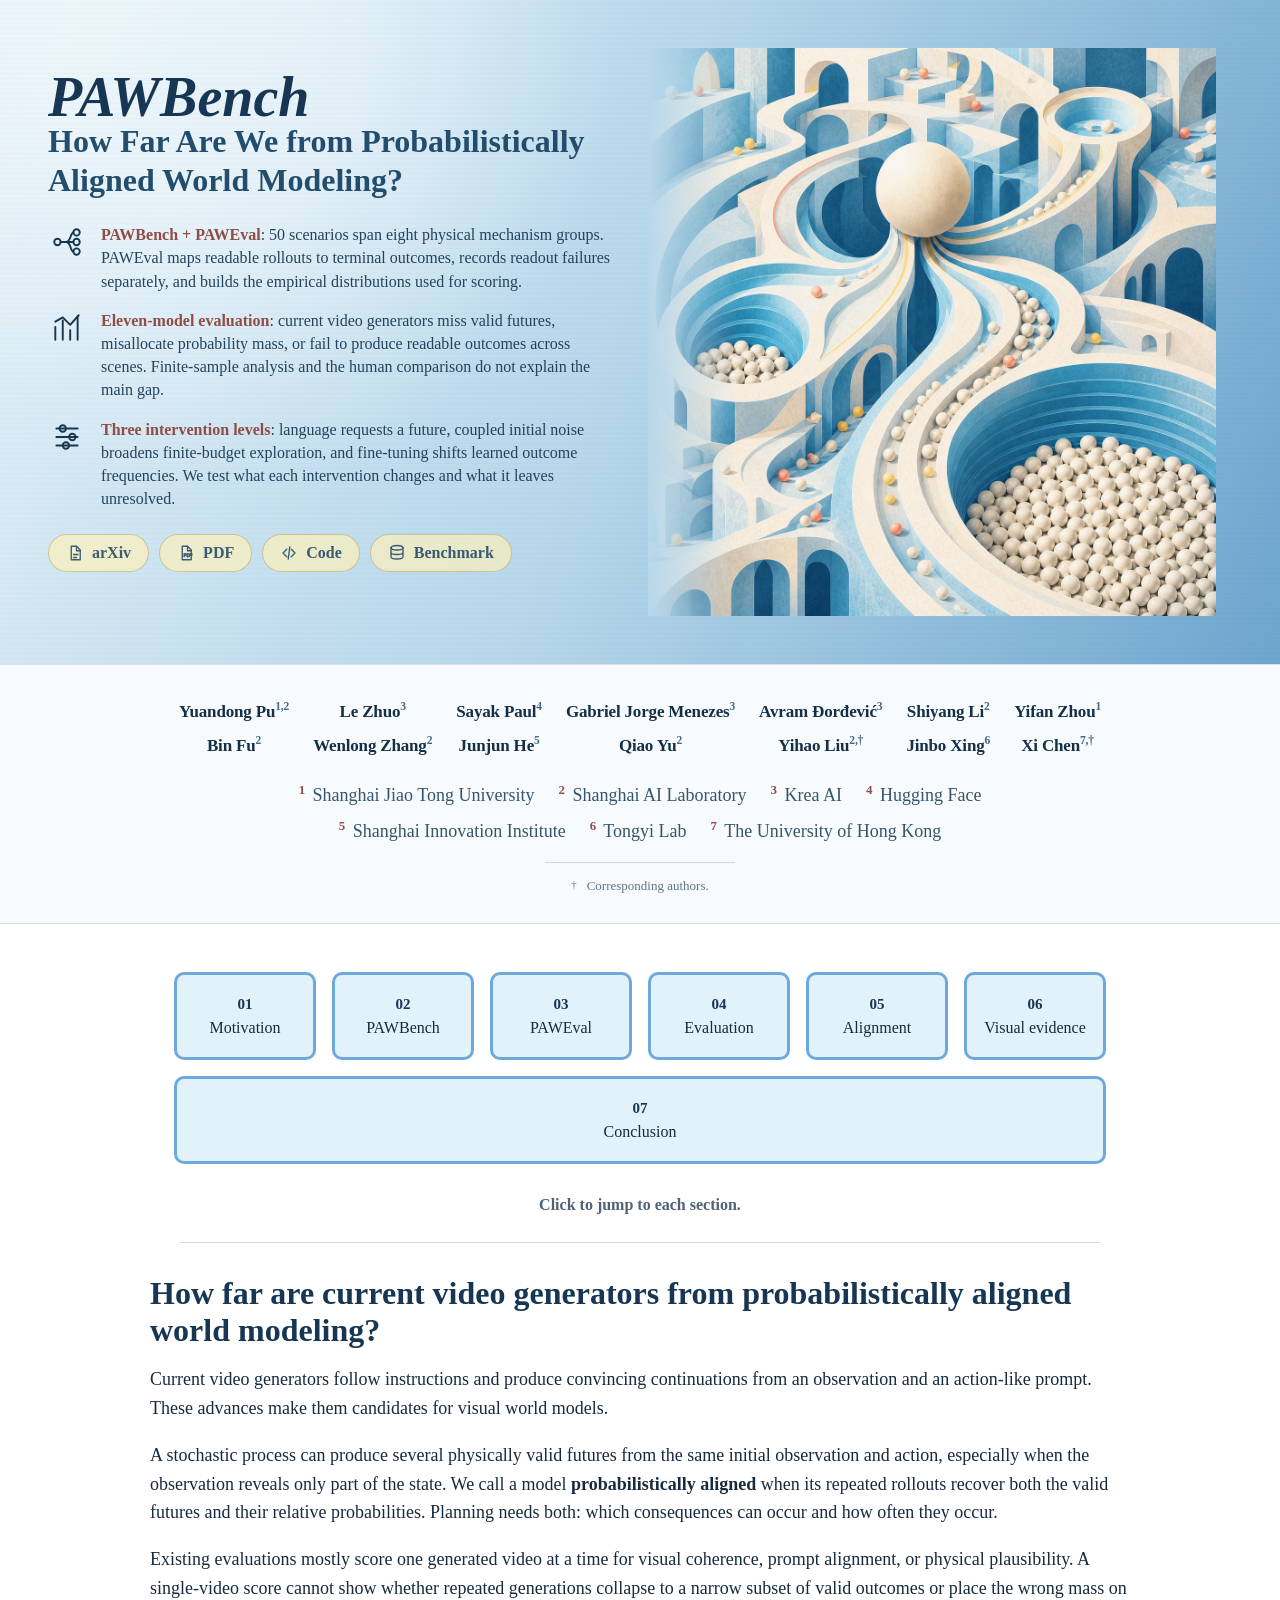
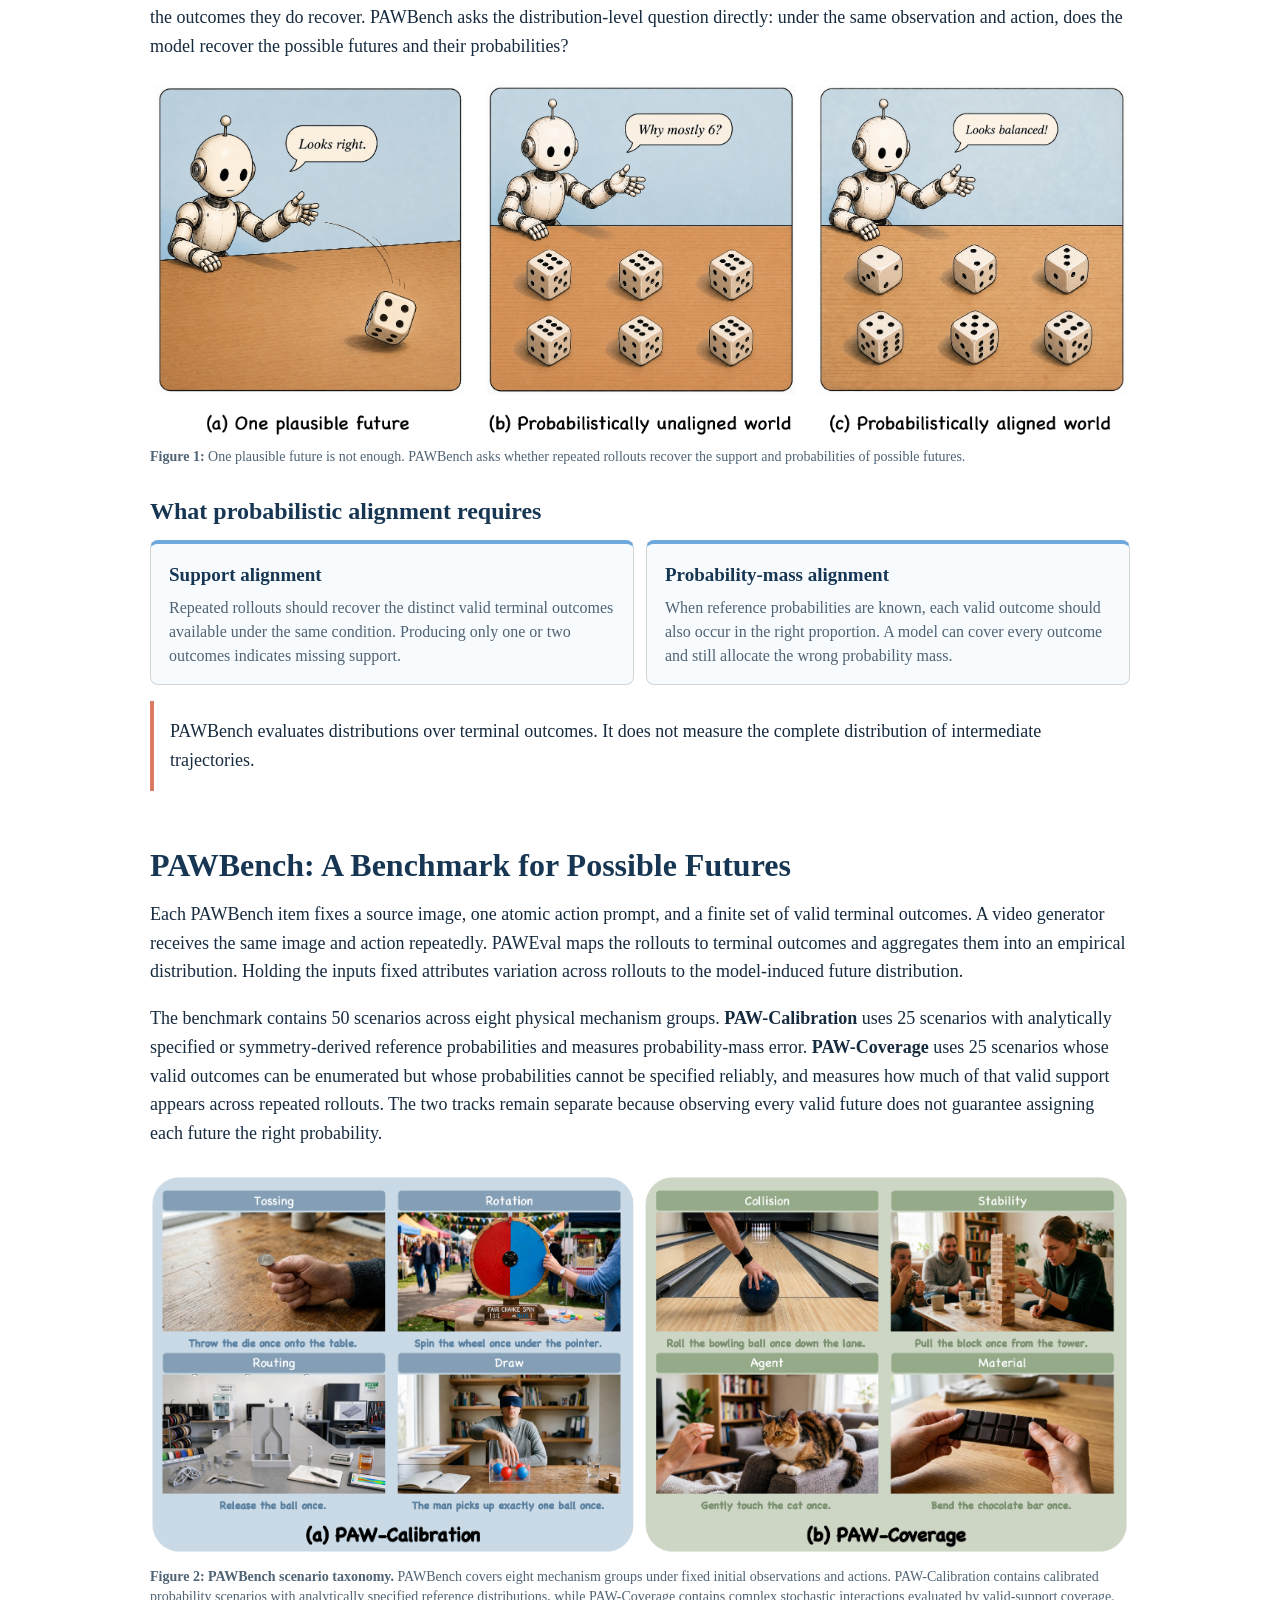
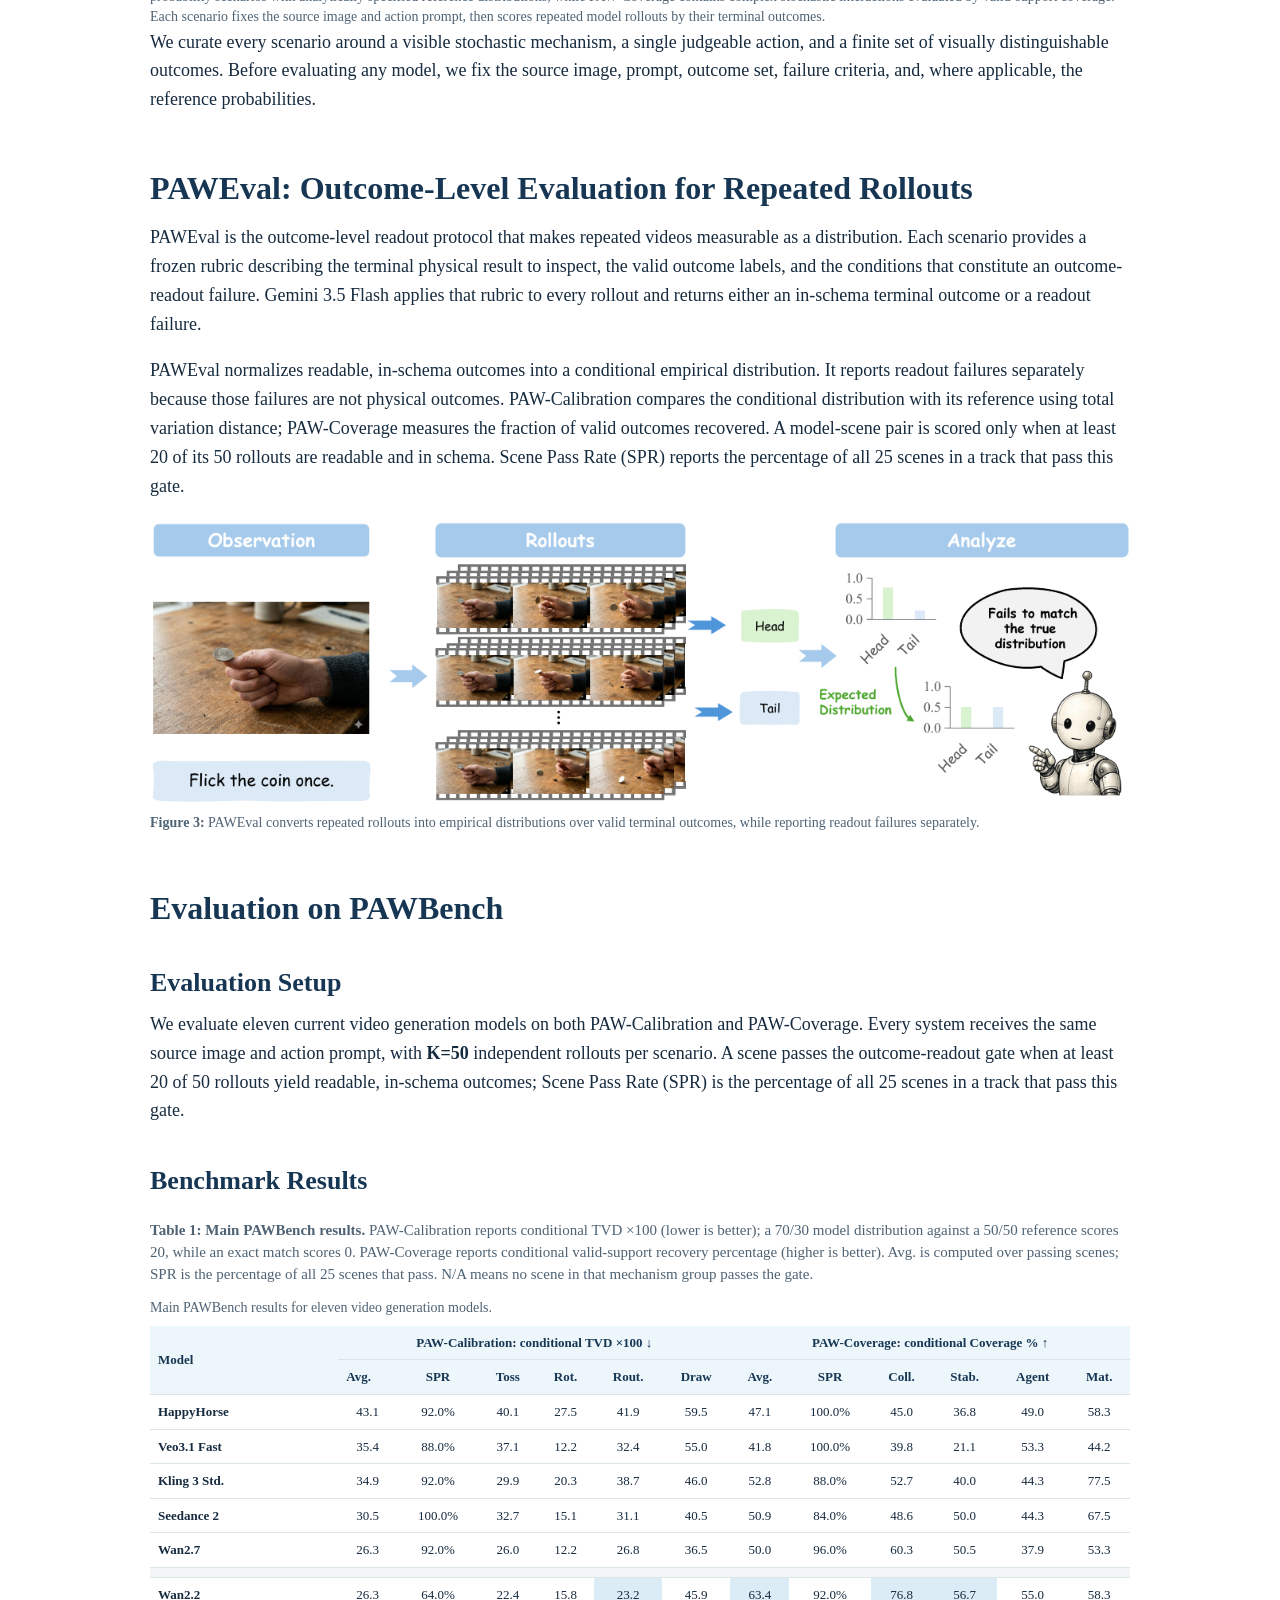
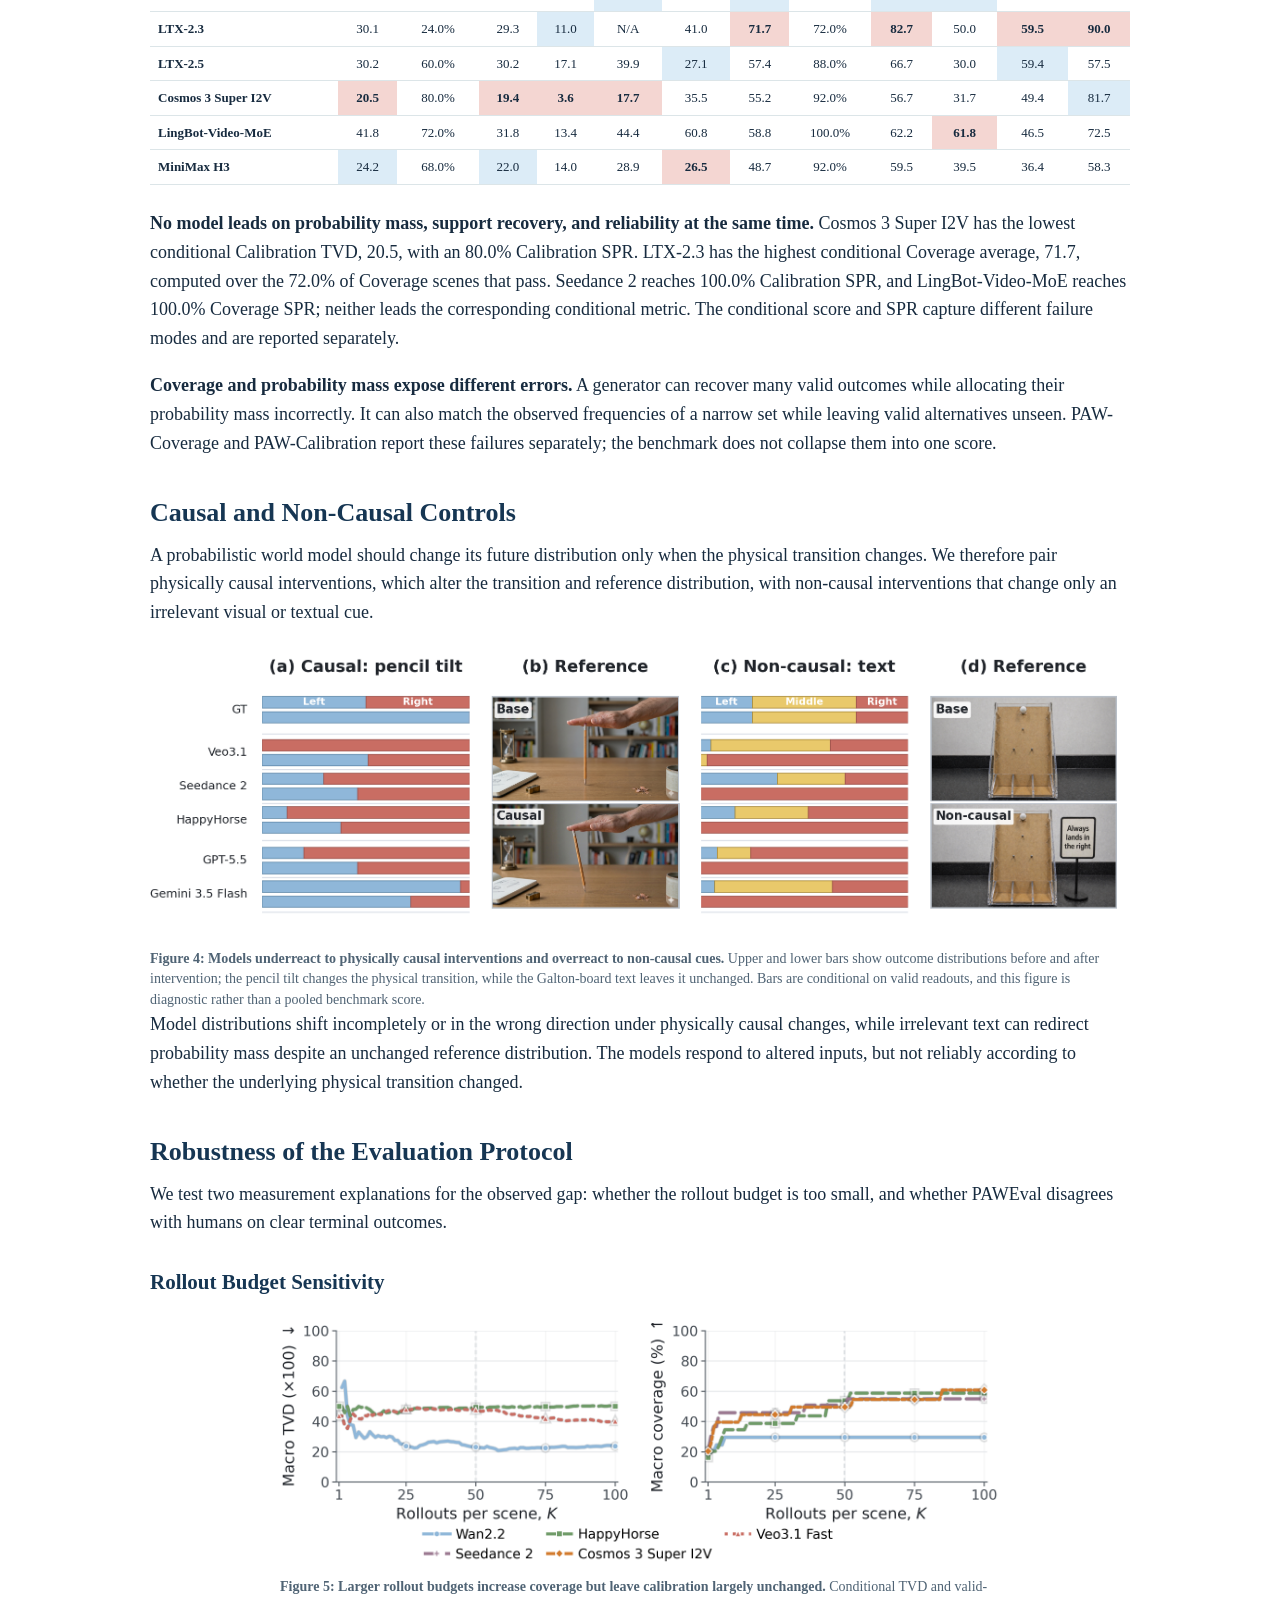
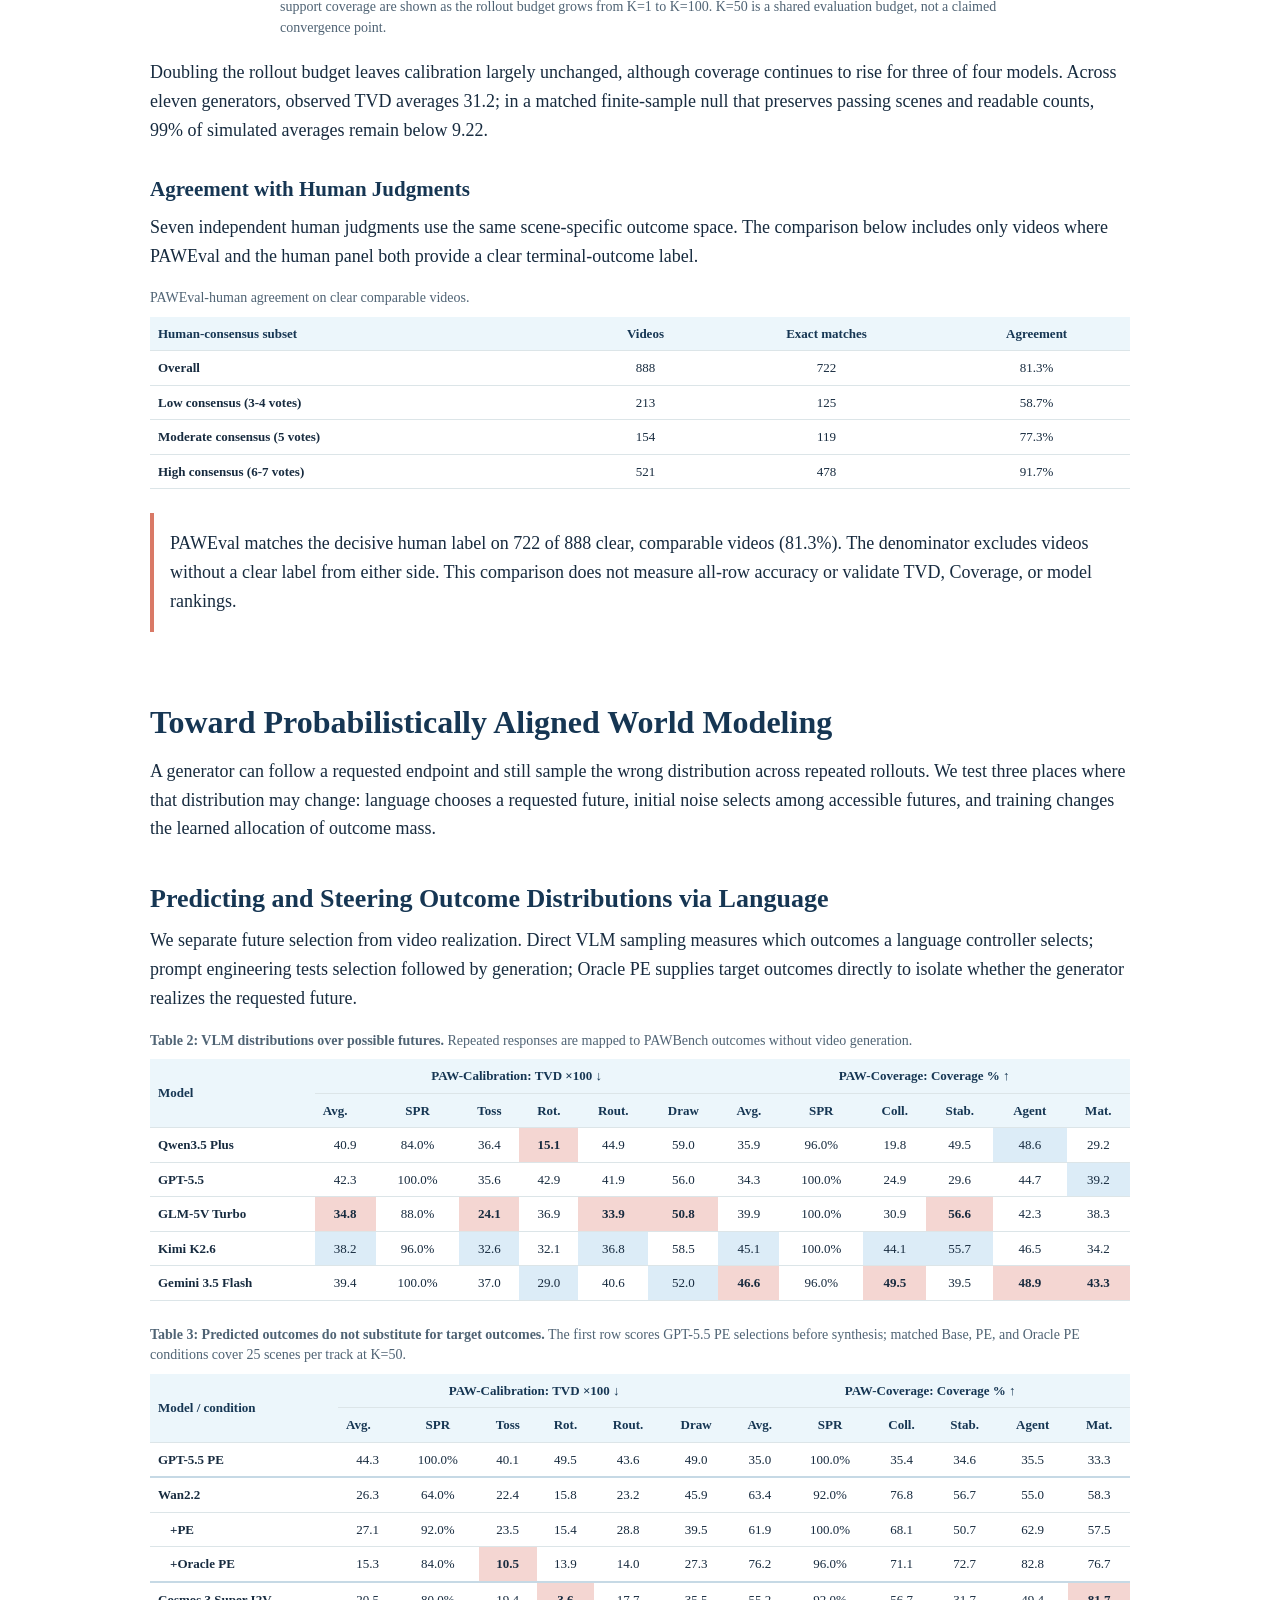
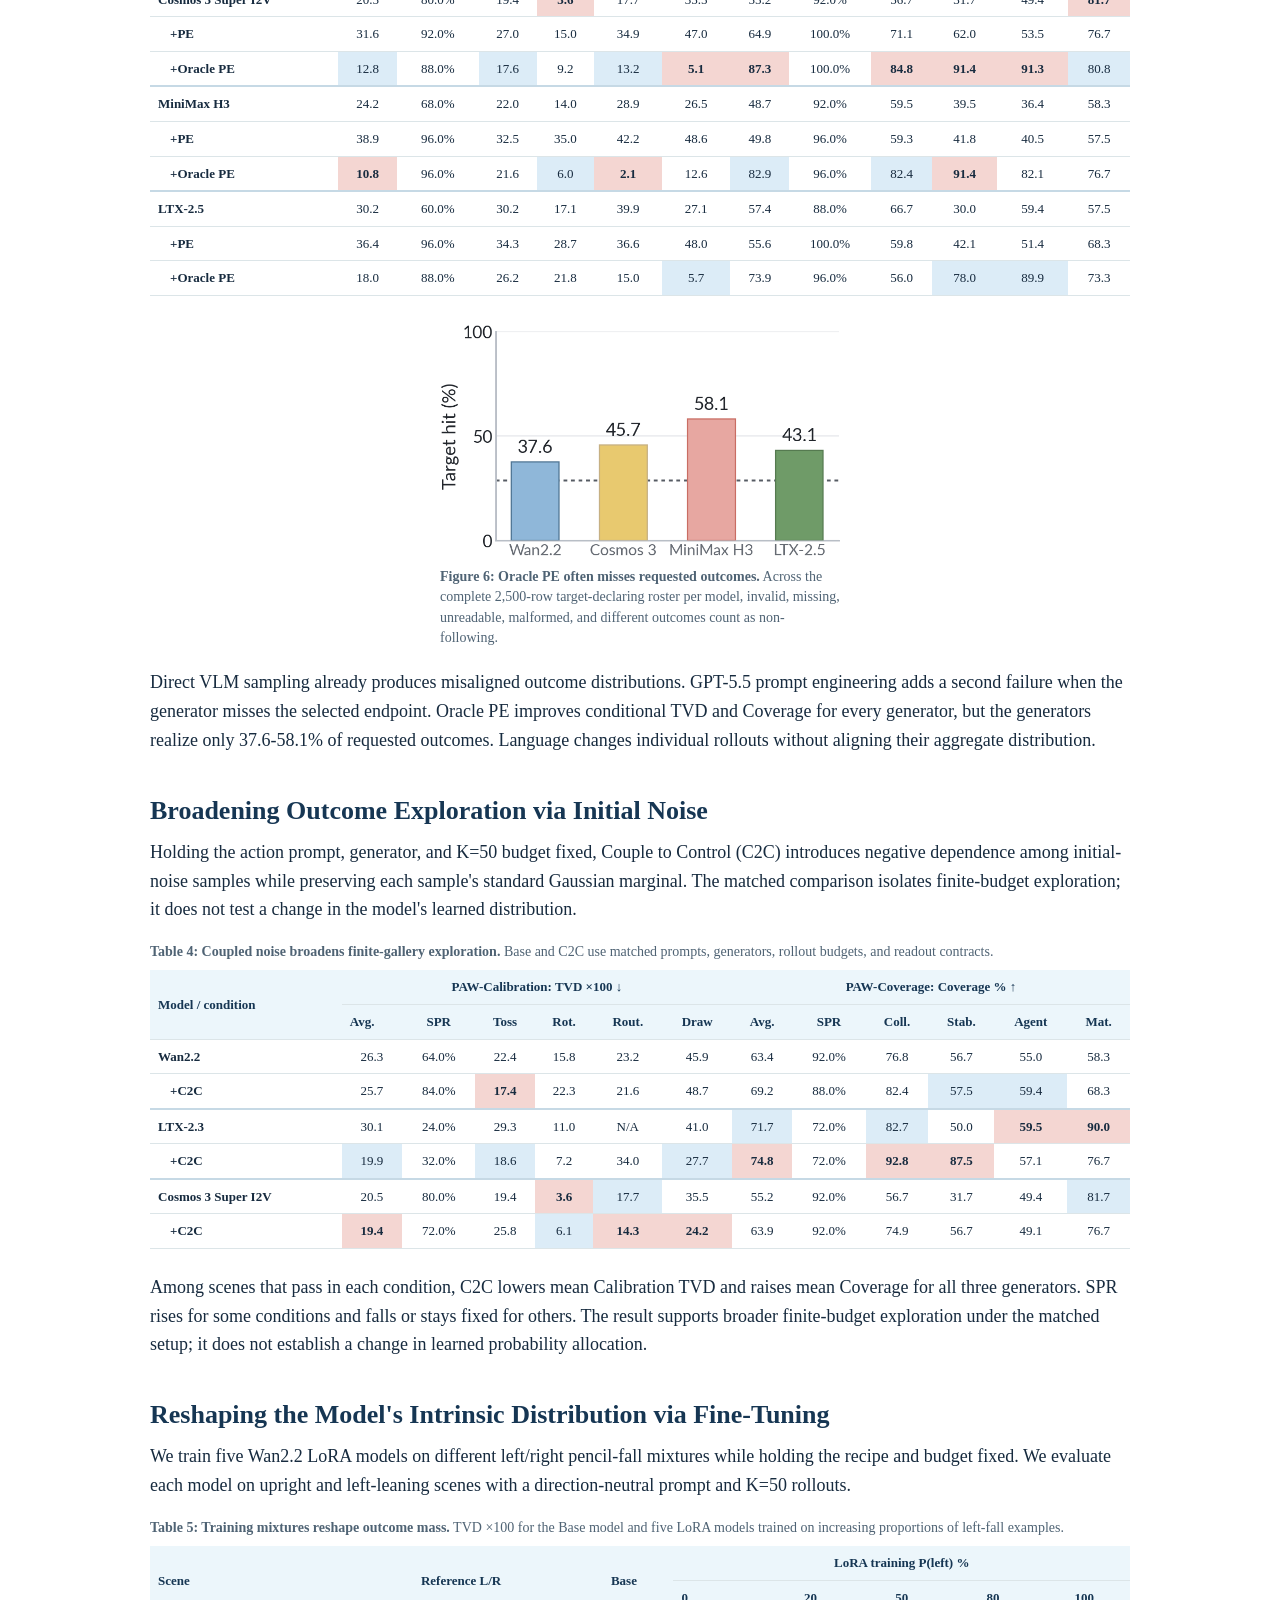
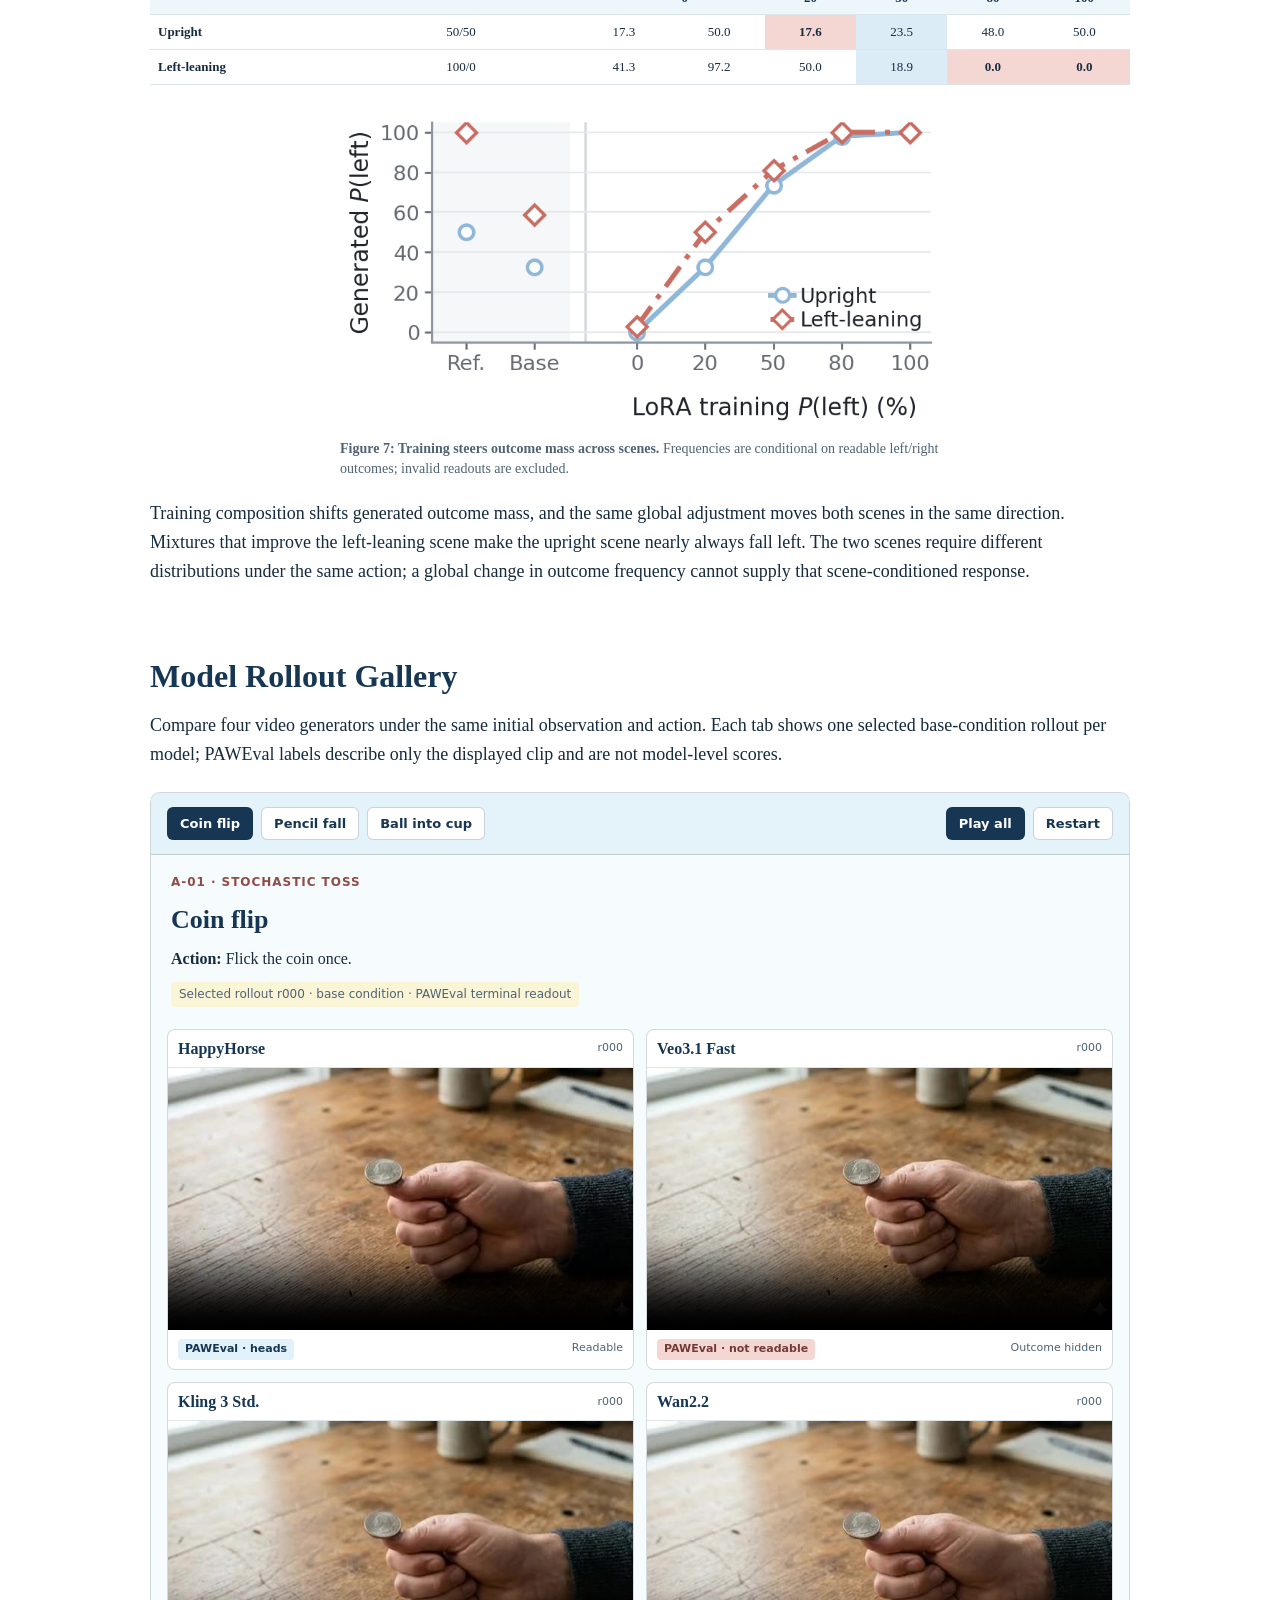
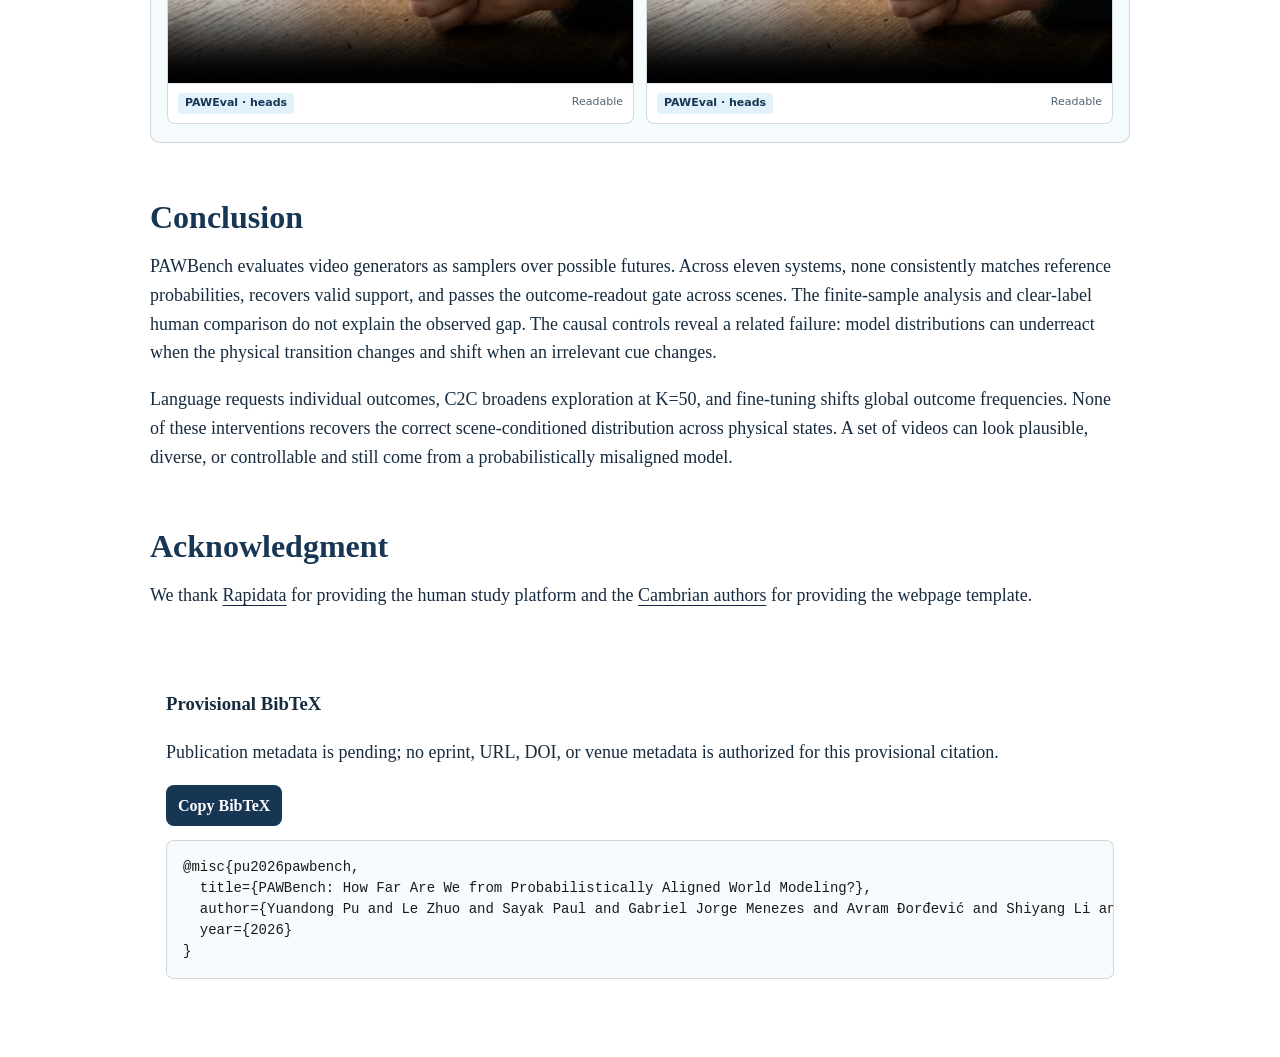
==== commit 0f5687e3: "Refine paper narrative and figure presentation" ====
--- a/index.html
+++ b/index.html
@@ -54,7 +54,7 @@
                   <path d="M10 16h5m0 0c5 0 4-9 7-9m-7 9h7m-7 0c5 0 4 9 7 9"></path>
                 </svg>
               </span>
-              <div><strong>Benchmark &amp; protocol</strong>: formalizes probabilistic alignment with 50 scenarios across eight physical mechanism groups; PAWEval turns repeated rollouts into outcome distributions.</div>
+              <div><strong>PAWBench + PAWEval</strong>: 50 scenarios span eight physical mechanism groups. PAWEval maps readable rollouts to terminal outcomes, records readout failures separately, and builds the empirical distributions used for scoring.</div>
             </div>
             <div class="icon-item">
               <span class="icon-mark" aria-hidden="true">
@@ -63,7 +63,7 @@
                   <path d="m5 10 7-4 7 7 8-9"></path>
                 </svg>
               </span>
-              <div><strong>Model diagnosis</strong>: benchmarks eleven current video generators and shows that plausible rollouts can still miss valid futures or assign them the wrong probability mass; the gap persists beyond finite sampling and automated outcome readout.</div>
+              <div><strong>Eleven-model evaluation</strong>: current video generators miss valid futures, misallocate probability mass, or fail to produce readable outcomes across scenes. Finite-sample analysis and the human comparison do not explain the main gap.</div>
             </div>
             <div class="icon-item">
               <span class="icon-mark" aria-hidden="true">
@@ -74,7 +74,7 @@
                   <circle cx="15" cy="24" r="3"></circle>
                 </svg>
               </span>
-              <div><strong>Distribution shaping</strong>: probes language guidance, initial-noise sampling, and fine-tuning to distinguish inference-time steering and exploration from changes to the learned predictive distribution.</div>
+              <div><strong>Three intervention levels</strong>: language requests a future, coupled initial noise broadens finite-budget exploration, and fine-tuning shifts learned outcome frequencies. We test what each intervention changes and what it leaves unresolved.</div>
             </div>
           </div>
 
@@ -155,15 +155,14 @@
       <section id="motivation" class="sub-section">
         <h1 class="text">How far are current video generators from probabilistically aligned world modeling?</h1>
         <p class="text">
-          Recent advances in video generation have substantially improved instruction following, visual quality, and temporal coherence~\citep{google2025veo31fast,kling2026kling3,bytedance2026seedance25,lightricks2026ltx25,minimax2026h3}. Given an observation and a prompt or action-like control signal, current systems can generate plausible continuations of a scene. Together, these advances~\citep{openai2024sora,deepmind2025genie3,agarwal2026cosmos} have strengthened the case for viewing video generators not only as content creation tools, but also as visual world models.
-        </p>
-        <p class="text">
-          
-Yet a world model must do more than render visually plausible rollouts. Because an observation reveals only part of the world state and an action does not specify all of its consequences, the generated rollouts must remain consistent with the scene's underlying geometry and dynamics \citep{li2026worldmodeltaxonomy}. When the underlying process is stochastic, the same initial observation and action can admit multiple physically valid futures rather than a single correct continuation \citep{babaeizadeh2018sv2p,denton2018svg}. A model should therefore capture the conditional distribution over these futures, not merely render one plausible sample. We call this requirement \textbf{probabilistic alignment}: under a fixed initial observation and action, the induced distribution should reflect both which futures are physically possible and how likely each one is. Probabilistic alignment matters for interaction and planning~\citep{ravi2025parallelworlds}, because decisions depend on both the possible consequences of an action and their relative likelihoods.
-        </p>
-        <p class="text">
-          Evaluation, however, still treats generated videos as isolated outputs rather than samples from the conditional distribution induced by the model. Existing benchmarks evaluate each generated video independently along dimensions of visual quality, temporal coherence, text or action alignment, and physical plausibility \citep{vbench2024,vbenchpp2024,videophy2024,worldmodelbench2025}. Yet success on these criteria does not reveal the model's underlying distribution over possible futures given the same initial observation and action. A model may still produce plausible individual videos while collapsing to a narrow subset of valid outcomes or assigning probability mass in the wrong proportions. As illustrated in Fig.~\ref{fig:one-plausible-future}, one plausible future is therefore not enough. This leaves a central question: \emph{how far are we from probabilistically aligned world modeling?}
-         </p>
+          Current video generators follow instructions and produce convincing continuations from an observation and an action-like prompt. These advances make them candidates for visual world models.
+        </p>
+        <p class="text">
+          A stochastic process can produce several physically valid futures from the same initial observation and action, especially when the observation reveals only part of the state. We call a model <strong>probabilistically aligned</strong> when its repeated rollouts recover both the valid futures and their relative probabilities. Planning needs both: which consequences can occur and how often they occur.
+        </p>
+        <p class="text">
+          Existing evaluations mostly score one generated video at a time for visual coherence, prompt alignment, or physical plausibility. A single-video score cannot show whether repeated generations collapse to a narrow subset of valid outcomes or place the wrong mass on the outcomes they do recover. PAWBench asks the distribution-level question directly: under the same observation and action, does the model recover the possible futures and their probabilities?
+        </p>
         <figure>
           <button class="figure-button" type="button" data-zoom-src="static/img/one_plausible_future.png" data-zoom-caption="A single plausible rollout can hide probability-mass errors and missing valid futures." aria-label="Enlarge one plausible future figure">
             <img data-zoomable draggable="false" src="static/img/one_plausible_future.png" width="2653" height="975" alt="A paper figure explaining why one plausible future is only one sample from a wider outcome distribution." loading="lazy">
@@ -172,12 +171,30 @@
             <strong>Figure 1:</strong> One plausible future is not enough. PAWBench asks whether repeated rollouts recover the support and probabilities of possible futures.
           </figcaption>
         </figure>
+
+        <h2 class="section-subtitle">What probabilistic alignment requires</h2>
+        <div class="alignment-levels">
+          <article>
+            <h3>Support alignment</h3>
+            <p>Repeated rollouts should recover the distinct valid terminal outcomes available under the same condition. Producing only one or two outcomes indicates missing support.</p>
+          </article>
+          <article>
+            <h3>Probability-mass alignment</h3>
+            <p>When reference probabilities are known, each valid outcome should also occur in the right proportion. A model can cover every outcome and still allocate the wrong probability mass.</p>
+          </article>
+        </div>
+        <p class="text evidence-note">
+          PAWBench evaluates distributions over terminal outcomes. It does not measure the complete distribution of intermediate trajectories.
+        </p>
       </section>
 
       <section id="benchmark" class="sub-section">
         <h1 class="text">PAWBench: A Benchmark for Possible Futures</h1>
         <p class="text">
-          PAWBench evaluates a video generation model through repeated rollouts conditioned on the same initial observation and action. Each benchmark item provides a source image, an action prompt, a finite set of valid terminal outcomes, and, when available, a reference distribution over those outcomes.
+          Each PAWBench item fixes a source image, one atomic action prompt, and a finite set of valid terminal outcomes. A video generator receives the same image and action repeatedly. PAWEval maps the rollouts to terminal outcomes and aggregates them into an empirical distribution. Holding the inputs fixed attributes variation across rollouts to the model-induced future distribution.
+        </p>
+        <p class="text">
+          The benchmark contains 50 scenarios across eight physical mechanism groups. <strong>PAW-Calibration</strong> uses 25 scenarios with analytically specified or symmetry-derived reference probabilities and measures probability-mass error. <strong>PAW-Coverage</strong> uses 25 scenarios whose valid outcomes can be enumerated but whose probabilities cannot be specified reliably, and measures how much of that valid support appears across repeated rollouts. The two tracks remain separate because observing every valid future does not guarantee assigning each future the right probability.
         </p>
 
         <figure class="benchmark-taxonomy-figure">
@@ -188,12 +205,18 @@
             <strong>Figure 2: PAWBench scenario taxonomy.</strong> PAWBench covers eight mechanism groups under fixed initial observations and actions. PAW-Calibration contains calibrated probability scenarios with analytically specified reference distributions, while PAW-Coverage contains complex stochastic interactions evaluated by valid-support coverage. Each scenario fixes the source image and action prompt, then scores repeated model rollouts by their terminal outcomes.
           </figcaption>
         </figure>
+        <p class="text">
+          We curate every scenario around a visible stochastic mechanism, a single judgeable action, and a finite set of visually distinguishable outcomes. Before evaluating any model, we fix the source image, prompt, outcome set, failure criteria, and, where applicable, the reference probabilities.
+        </p>
       </section>
 
       <section id="paweval" class="sub-section">
         <h1 class="text">PAWEval: Outcome-Level Evaluation for Repeated Rollouts</h1>
         <p class="text">
-          PAWEval maps generated rollouts to terminal physical outcomes. Gemini 3.5 Flash applies a frozen, scene-specific rubric and returns either an in-schema outcome label or an outcome-readout failure. Readable, in-schema outcome labels are normalized into the conditional empirical distribution used by PAW-Calibration and PAW-Coverage; model-scene pairs become scoreable only after passing the outcome-readout gate.
+          PAWEval is the outcome-level readout protocol that makes repeated videos measurable as a distribution. Each scenario provides a frozen rubric describing the terminal physical result to inspect, the valid outcome labels, and the conditions that constitute an outcome-readout failure. Gemini 3.5 Flash applies that rubric to every rollout and returns either an in-schema terminal outcome or a readout failure.
+        </p>
+        <p class="text">
+          PAWEval normalizes readable, in-schema outcomes into a conditional empirical distribution. It reports readout failures separately because those failures are not physical outcomes. PAW-Calibration compares the conditional distribution with its reference using total variation distance; PAW-Coverage measures the fraction of valid outcomes recovered. A model-scene pair is scored only when at least 20 of its 50 rollouts are readable and in schema. Scene Pass Rate (SPR) reports the percentage of all 25 scenes in a track that pass this gate.
         </p>
         <figure>
           <button class="figure-button" type="button" data-zoom-src="static/img/paweval_overview.png" data-zoom-caption="PAWEval maps K repeated rollouts under the same state and action into outcome distributions." aria-label="Enlarge PAWEval overview">
@@ -256,10 +279,10 @@
           </div>
 
           <p class="text">
-            No model combines well-aligned probability mass, broad support recovery, and reliable performance across scenes. Cosmos 3 Super I2V has the lowest conditional Calibration TVD but passes 80.0% of Calibration scenes; LTX-2.3 has the highest conditional Coverage average, computed over the 72.0% of Coverage scenes that pass. Conditional scores and scene-level reliability must therefore be read together.
-          </p>
-          <p class="text">
-            Recovering valid futures is not the same as assigning them the right probability. PAW-Coverage and PAW-Calibration expose complementary failures: a model can reveal many plausible outcomes while allocating probability mass incorrectly, or match observed frequencies while leaving valid alternatives unseen.
+            <strong>No model leads on probability mass, support recovery, and reliability at the same time.</strong> Cosmos 3 Super I2V has the lowest conditional Calibration TVD, 20.5, with an 80.0% Calibration SPR. LTX-2.3 has the highest conditional Coverage average, 71.7, computed over the 72.0% of Coverage scenes that pass. Seedance 2 reaches 100.0% Calibration SPR, and LingBot-Video-MoE reaches 100.0% Coverage SPR; neither leads the corresponding conditional metric. The conditional score and SPR capture different failure modes and are reported separately.
+          </p>
+          <p class="text">
+            <strong>Coverage and probability mass expose different errors.</strong> A generator can recover many valid outcomes while allocating their probability mass incorrectly. It can also match the observed frequencies of a narrow set while leaving valid alternatives unseen. PAW-Coverage and PAW-Calibration report these failures separately; the benchmark does not collapse them into one score.
           </p>
         </section>
 
@@ -286,6 +309,7 @@
           <p class="text">
             We test two measurement explanations for the observed gap: whether the rollout budget is too small, and whether PAWEval disagrees with humans on clear terminal outcomes.
           </p>
+          <h3>Rollout Budget Sensitivity</h3>
           <figure class="rollout-budget-figure">
             <button class="figure-button" type="button" data-zoom-src="static/img/rollout_budget_diagnostics.png" data-zoom-caption="Larger rollout budgets increase coverage but leave calibration largely unchanged." aria-label="Enlarge rollout-budget sensitivity figure">
               <img data-zoomable draggable="false" src="static/img/rollout_budget_diagnostics.png" width="2964" height="1012" alt="Conditional TVD and valid-support coverage as rollout budget increases from K equals 1 to 100." loading="lazy">
@@ -315,7 +339,7 @@
             </table>
           </div>
           <p class="text evidence-note" id="human-results-boundary">
-            The headline relation is 722/888 = 81.3% exact canonical-label agreement on clear comparable videos. It is not all-row accuracy and does not validate TVD, Coverage, or model rankings.
+            PAWEval matches the decisive human label on 722 of 888 clear, comparable videos (81.3%). The denominator excludes videos without a clear label from either side. This comparison does not measure all-row accuracy or validate TVD, Coverage, or model rankings.
           </p>
         </section>
       </section>
@@ -323,7 +347,7 @@
       <section id="alignment-interventions" class="sub-section paper-section">
         <h1 class="text">Toward Probabilistically Aligned World Modeling</h1>
         <p class="text">
-          Generating one plausible future, or controlling one requested future, does not amount to controlling a distribution of futures. We intervene at three distinct interfaces that can shape this distribution: language specifies a requested future, initial noise selects among futures, and learning determines how the model allocates probability mass.
+          A generator can follow a requested endpoint and still sample the wrong distribution across repeated rollouts. We test three places where that distribution may change: language chooses a requested future, initial noise selects among accessible futures, and training changes the learned allocation of outcome mass.
         </p>
 
         <section class="paper-subsection" aria-labelledby="language-steering-title">
@@ -382,14 +406,14 @@
             <figcaption><strong>Figure 6: Oracle PE often misses requested outcomes.</strong> Across the complete 2,500-row target-declaring roster per model, invalid, missing, unreadable, malformed, and different outcomes count as non-following.</figcaption>
           </figure>
           <p class="text">
-            Direct VLM selections are already misaligned, and ordinary prompt engineering compounds selection error with missed realization. Oracle PE improves conditional TVD and Coverage for every generator, yet requested outcomes are realized only 37.6-58.1% of the time. Language changes individual rollouts without reliably aligning their distribution.
+            Direct VLM sampling already produces misaligned outcome distributions. GPT-5.5 prompt engineering adds a second failure when the generator misses the selected endpoint. Oracle PE improves conditional TVD and Coverage for every generator, but the generators realize only 37.6-58.1% of requested outcomes. Language changes individual rollouts without aligning their aggregate distribution.
           </p>
         </section>
 
         <section class="paper-subsection" aria-labelledby="noise-exploration-title">
           <h2 id="noise-exploration-title">Broadening Outcome Exploration via Initial Noise</h2>
           <p class="text">
-            Holding the action prompt, generator, and K=50 budget fixed, Couple to Control (C2C) introduces negative dependence among initial-noise samples while preserving each sample's standard Gaussian marginal. This tests finite-budget exploration rather than a change to the model's learned distribution.
+            Holding the action prompt, generator, and K=50 budget fixed, Couple to Control (C2C) introduces negative dependence among initial-noise samples while preserving each sample's standard Gaussian marginal. The matched comparison isolates finite-budget exploration; it does not test a change in the model's learned distribution.
           </p>
           <p class="swipe-hint">Swipe horizontally to compare all metrics.</p>
           <div class="table-container" role="region" aria-labelledby="c2c-results-title" tabindex="0">
@@ -410,14 +434,14 @@
             </table>
           </div>
           <p class="text">
-            Across scenes that pass in each condition, C2C lowers mean Calibration TVD and raises mean Coverage for all three generators, but does not consistently raise SPR. It broadens exploration of existing possibilities within 50 rollouts rather than changing the model's learned probability allocation.
+            Among scenes that pass in each condition, C2C lowers mean Calibration TVD and raises mean Coverage for all three generators. SPR rises for some conditions and falls or stays fixed for others. The result supports broader finite-budget exploration under the matched setup; it does not establish a change in learned probability allocation.
           </p>
         </section>
 
         <section class="paper-subsection" aria-labelledby="training-distribution-title">
           <h2 id="training-distribution-title">Reshaping the Model's Intrinsic Distribution via Fine-Tuning</h2>
           <p class="text">
-            Five Wan2.2 LoRA models are trained with different left/right pencil-fall mixtures while the recipe and budget remain fixed. Each model is evaluated on upright and left-leaning scenes with a direction-neutral prompt and K=50 rollouts.
+            We train five Wan2.2 LoRA models on different left/right pencil-fall mixtures while holding the recipe and budget fixed. We evaluate each model on upright and left-leaning scenes with a direction-neutral prompt and K=50 rollouts.
           </p>
           <p class="swipe-hint">Swipe horizontally to compare all columns.</p>
           <div class="table-container training-table" role="region" aria-labelledby="training-results-title" tabindex="0">
@@ -440,7 +464,7 @@
             <figcaption><strong>Figure 7: Training steers outcome mass across scenes.</strong> Frequencies are conditional on readable left/right outcomes; invalid readouts are excluded.</figcaption>
           </figure>
           <p class="text">
-            Training composition consistently shifts generated outcome mass, but the same global adjustment moves both scenes in the same direction. Mixtures that improve the left-leaning scene make the upright scene nearly always fall left. Probabilistic alignment requires learning how the future distribution changes with each initial physical state, not merely matching global outcome frequencies.
+            Training composition shifts generated outcome mass, and the same global adjustment moves both scenes in the same direction. Mixtures that improve the left-leaning scene make the upright scene nearly always fall left. The two scenes require different distributions under the same action; a global change in outcome frequency cannot supply that scene-conditioned response.
           </p>
         </section>
       </section>
@@ -510,14 +534,17 @@
       <section id="conclusion" class="sub-section">
         <h1 class="text">Conclusion</h1>
         <p class="text">
-          World modeling requires more than producing plausible continuations; a world model should capture the distribution of possible futures under the same initial observation and action. We introduce PAWBench to make this requirement measurable through repeated video rollouts. Across eleven current video generators, no model consistently matches the reference probabilities while recovering the range of valid futures, and the gap cannot be explained by finite sampling or disagreement with human judgments on clear outcomes. Controlled interventions further show that model distributions do not reliably track causal changes in the physical process. Language can request individual futures, coupled noise can broaden finite-budget exploration, and fine-tuning can shift outcome frequencies, but none reliably recovers the scene-conditioned distribution over possible futures. PAWBench therefore shows that plausible, diverse, or controllable rollouts do not by themselves establish probabilistically aligned world modeling across different physical states.
+          PAWBench evaluates video generators as samplers over possible futures. Across eleven systems, none consistently matches reference probabilities, recovers valid support, and passes the outcome-readout gate across scenes. The finite-sample analysis and clear-label human comparison do not explain the observed gap. The causal controls reveal a related failure: model distributions can underreact when the physical transition changes and shift when an irrelevant cue changes.
+        </p>
+        <p class="text">
+          Language requests individual outcomes, C2C broadens exploration at K=50, and fine-tuning shifts global outcome frequencies. None of these interventions recovers the correct scene-conditioned distribution across physical states. A set of videos can look plausible, diverse, or controllable and still come from a probabilistically misaligned model.
         </p>
       </section>
 
       <section id="acknowledgment" class="sub-section">
         <h1 class="text">Acknowledgment</h1>
         <p class="text">
-          We would like to thank <a href="https://www.rapidata.ai/" target="_blank" rel="noopener noreferrer">Rapidata</a> for providing the human study platform, as well as the <a href="https://cambrian-mllm.github.io/" target="_blank" rel="noopener noreferrer">Cambrian authors</a> for providing this webpage template.
+          We thank <a href="https://www.rapidata.ai/" target="_blank" rel="noopener noreferrer">Rapidata</a> for providing the human study platform and the <a href="https://cambrian-mllm.github.io/" target="_blank" rel="noopener noreferrer">Cambrian authors</a> for providing the webpage template.
         </p>
       </section>
     </main>
--- a/static/css/style.css
+++ b/static/css/style.css
@@ -454,6 +454,41 @@
   font-size: 18px;
 }
 
+.section-subtitle {
+  margin: 30px 0 14px;
+  color: var(--teal-dark);
+  font-size: 24px;
+  line-height: 1.2;
+}
+
+.alignment-levels {
+  display: grid;
+  grid-template-columns: 1fr;
+  gap: 12px;
+  margin: 0 0 16px;
+}
+
+.alignment-levels article {
+  padding: 16px 18px;
+  background: #f8fbfd;
+  border: 1px solid var(--line);
+  border-top: 4px solid var(--blue);
+  border-radius: 8px;
+}
+
+.alignment-levels h3 {
+  margin-bottom: 6px;
+  color: var(--teal-dark);
+  font-size: 19px;
+}
+
+.alignment-levels p {
+  margin-bottom: 0;
+  color: var(--ink-soft);
+  font-size: 16px;
+  line-height: 1.5;
+}
+
 .paper-subsection {
   margin-top: 40px;
 }
@@ -500,8 +535,8 @@
   padding: 0;
   overflow: hidden;
   background: transparent;
-  border: 1px solid var(--line);
-  border-radius: 8px;
+  border: 0;
+  border-radius: 0;
   cursor: zoom-in;
 }
 
@@ -1028,6 +1063,10 @@
     grid-template-columns: repeat(2, minmax(0, 1fr));
   }
 
+  .alignment-levels {
+    grid-template-columns: repeat(2, minmax(0, 1fr));
+  }
+
   .rollout-grid {
     grid-template-columns: repeat(2, minmax(0, 1fr));
   }
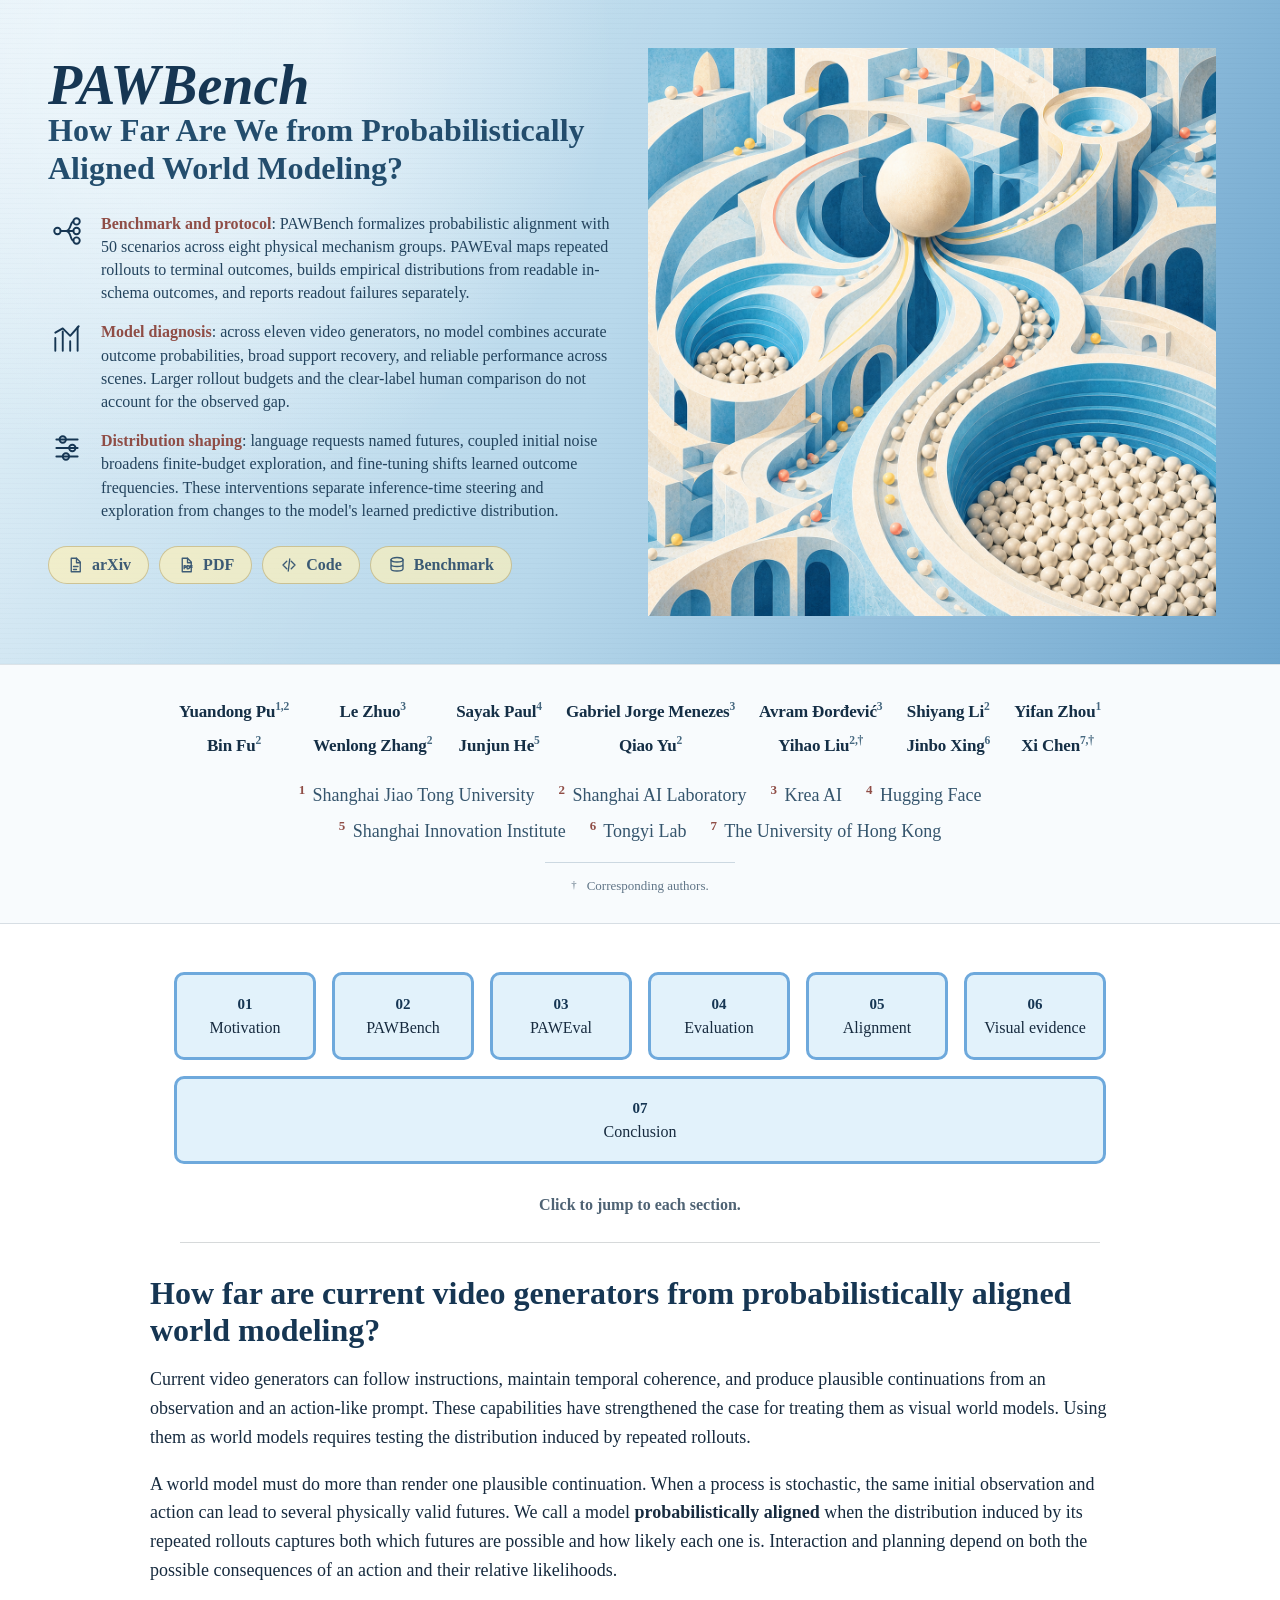
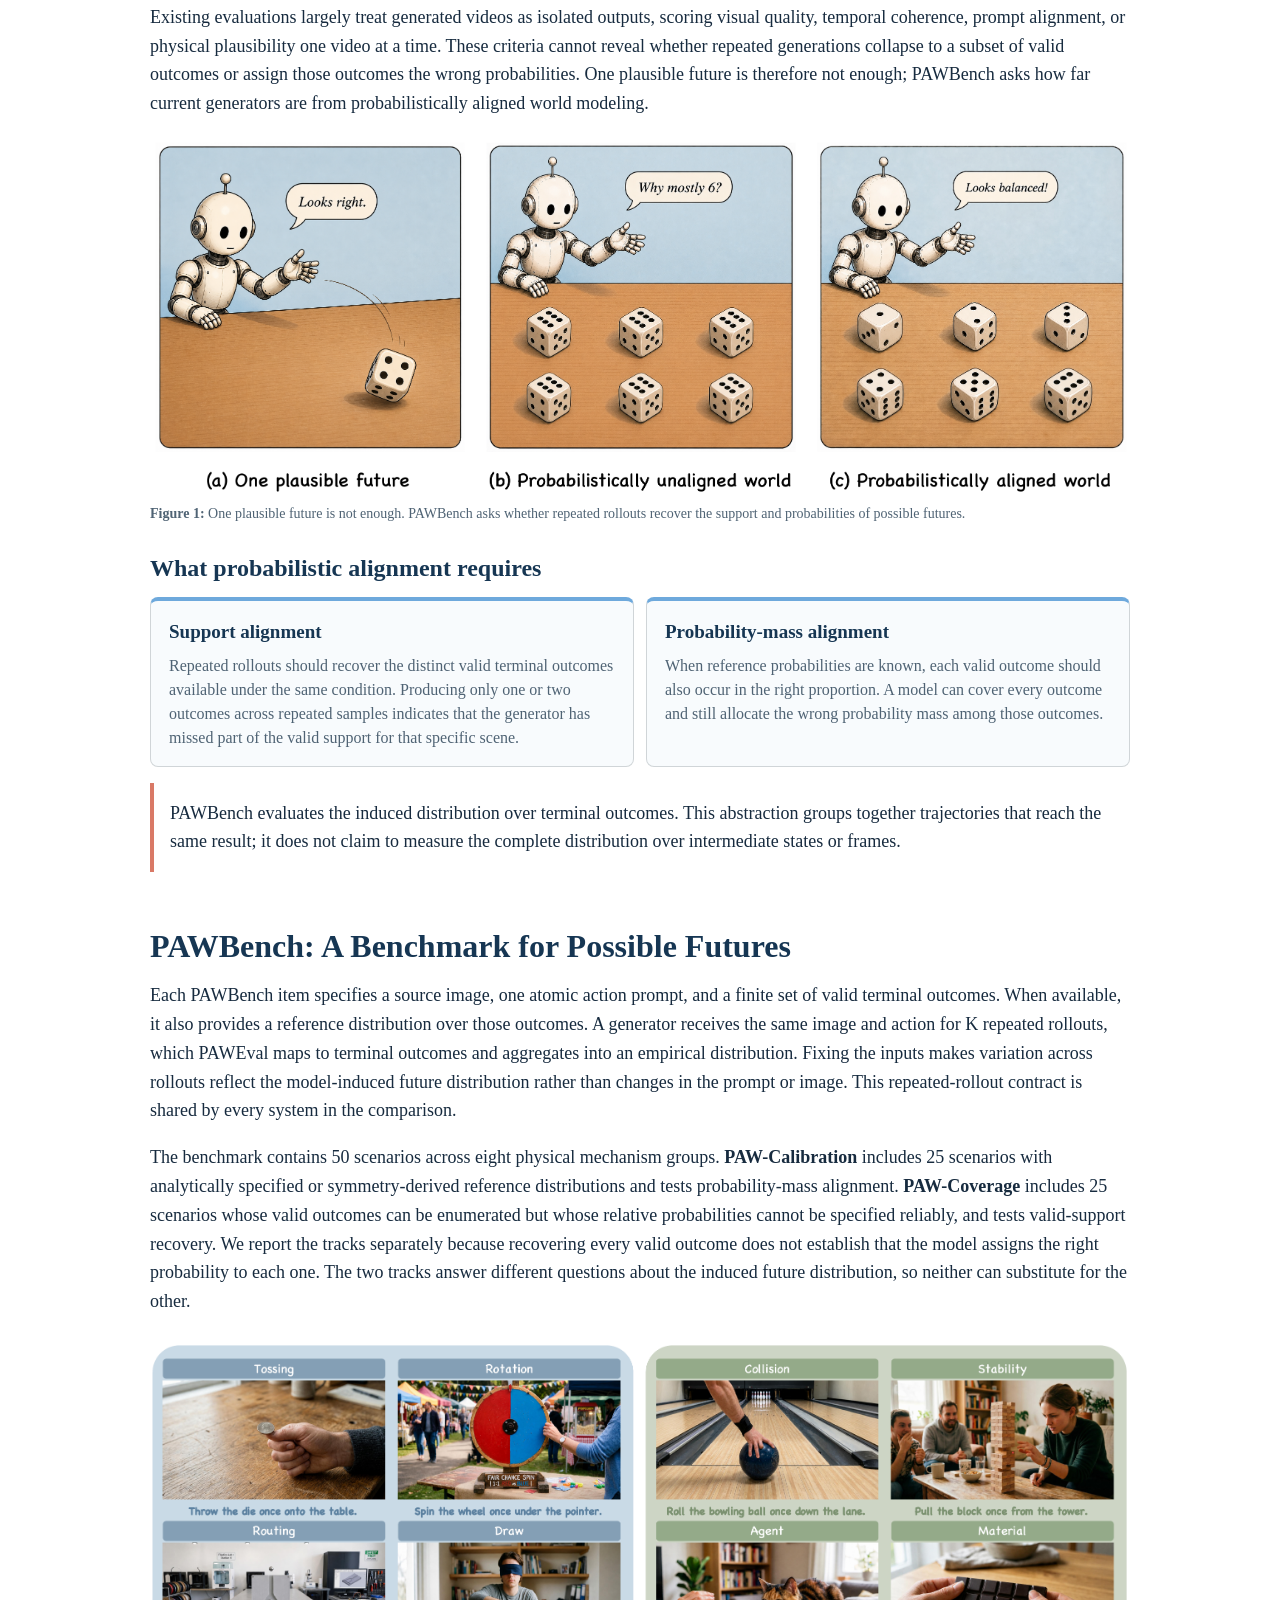
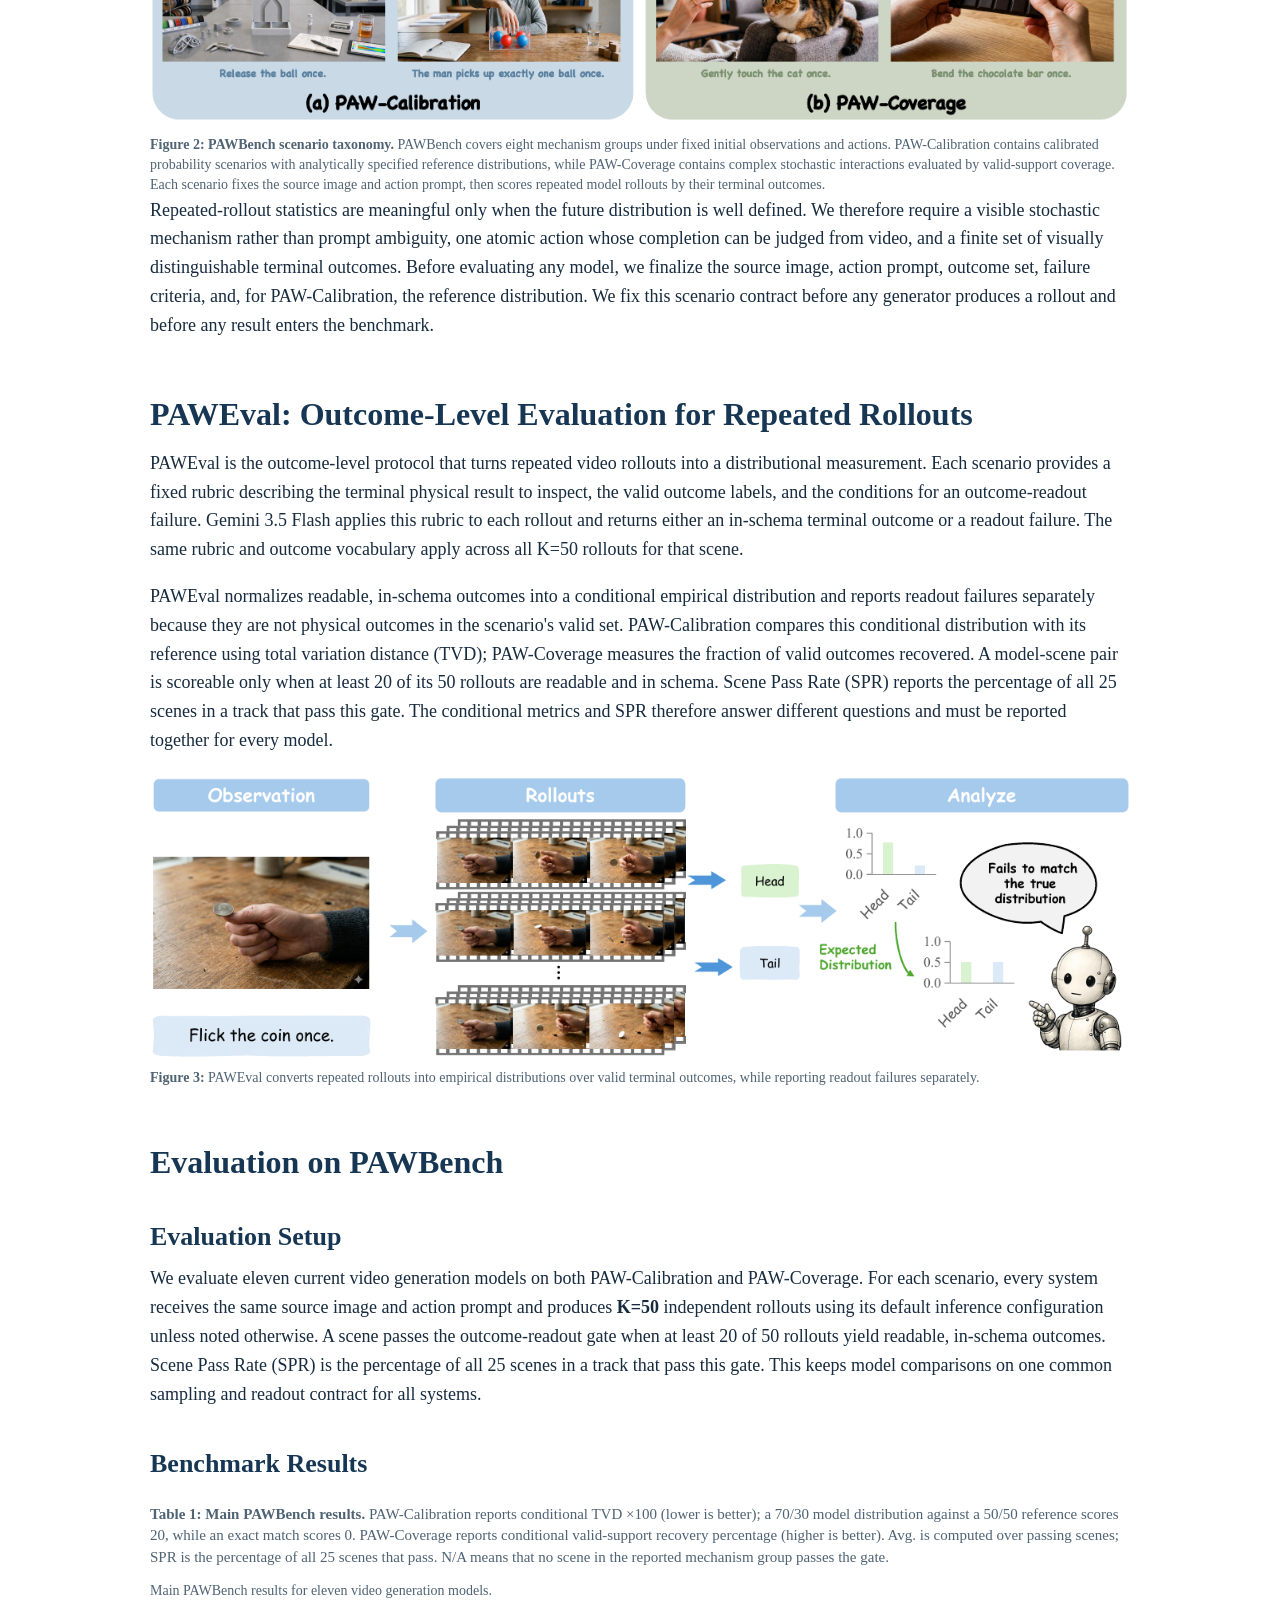
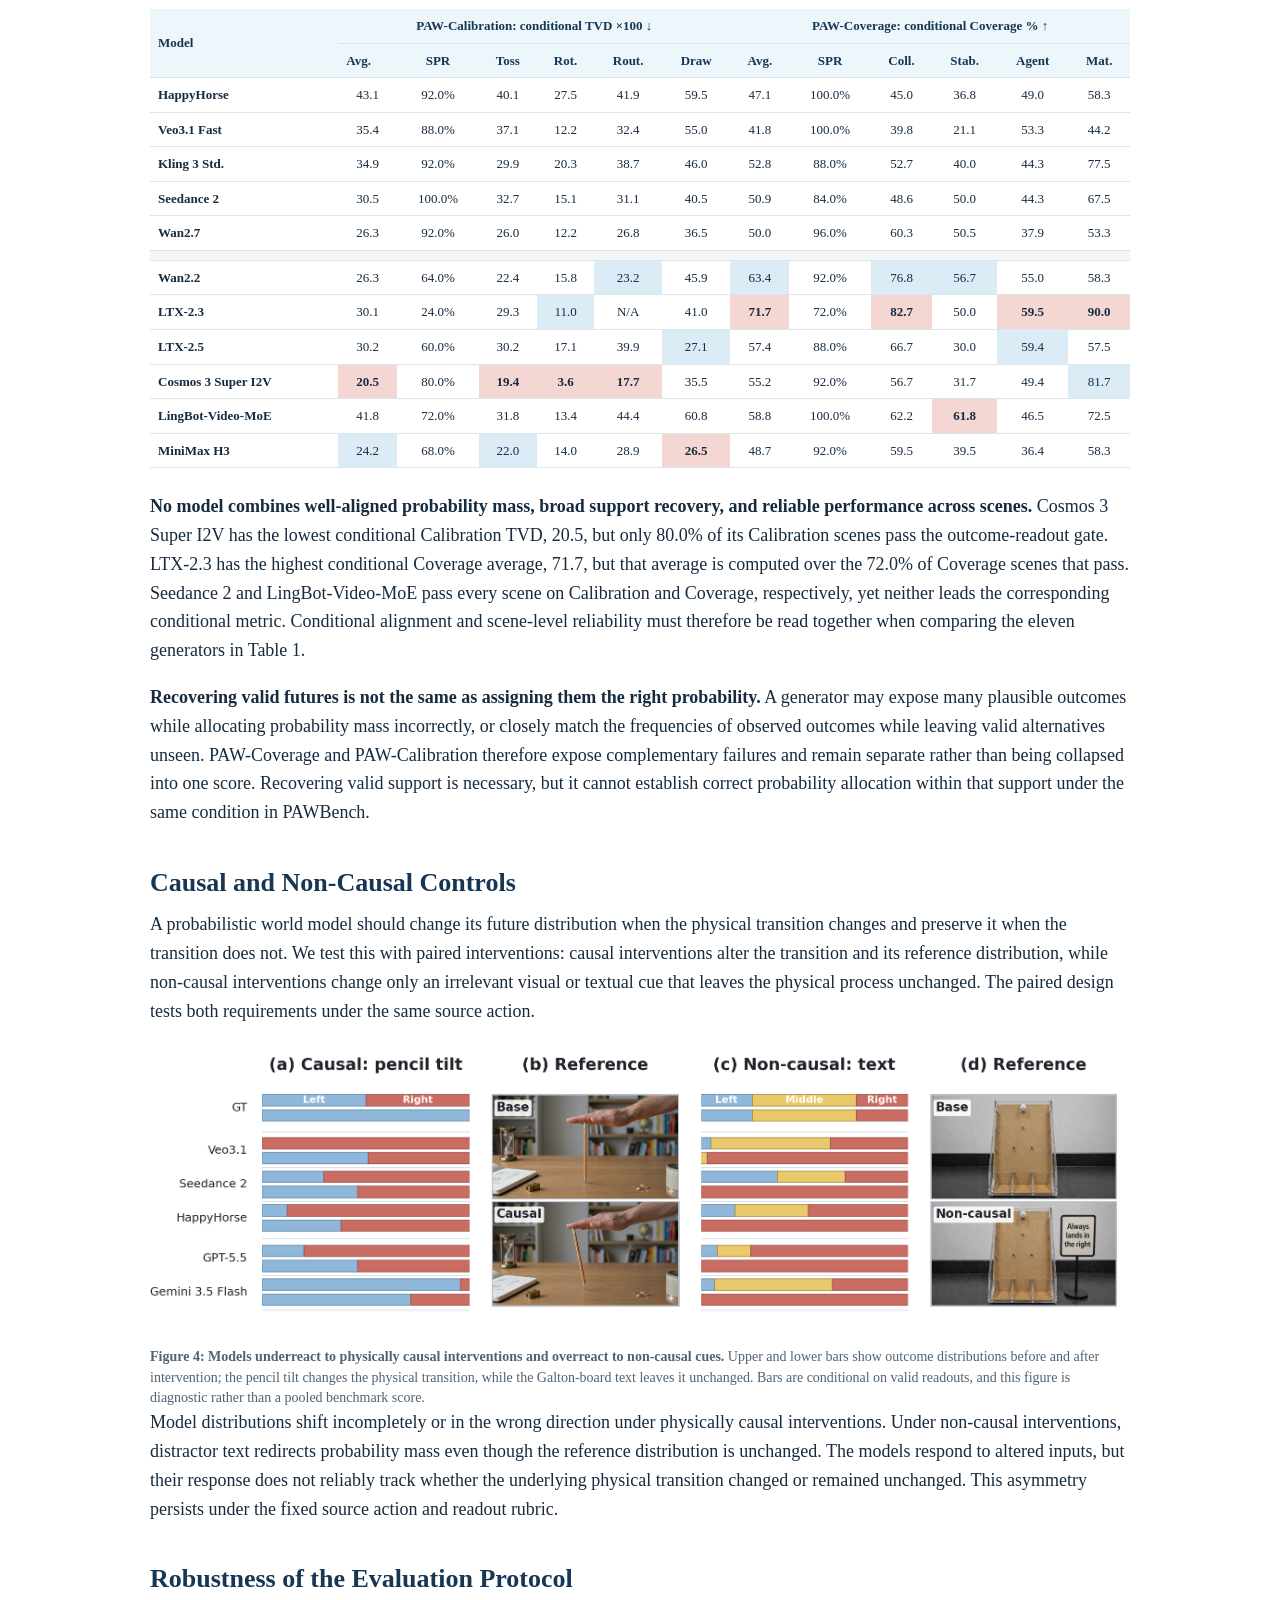
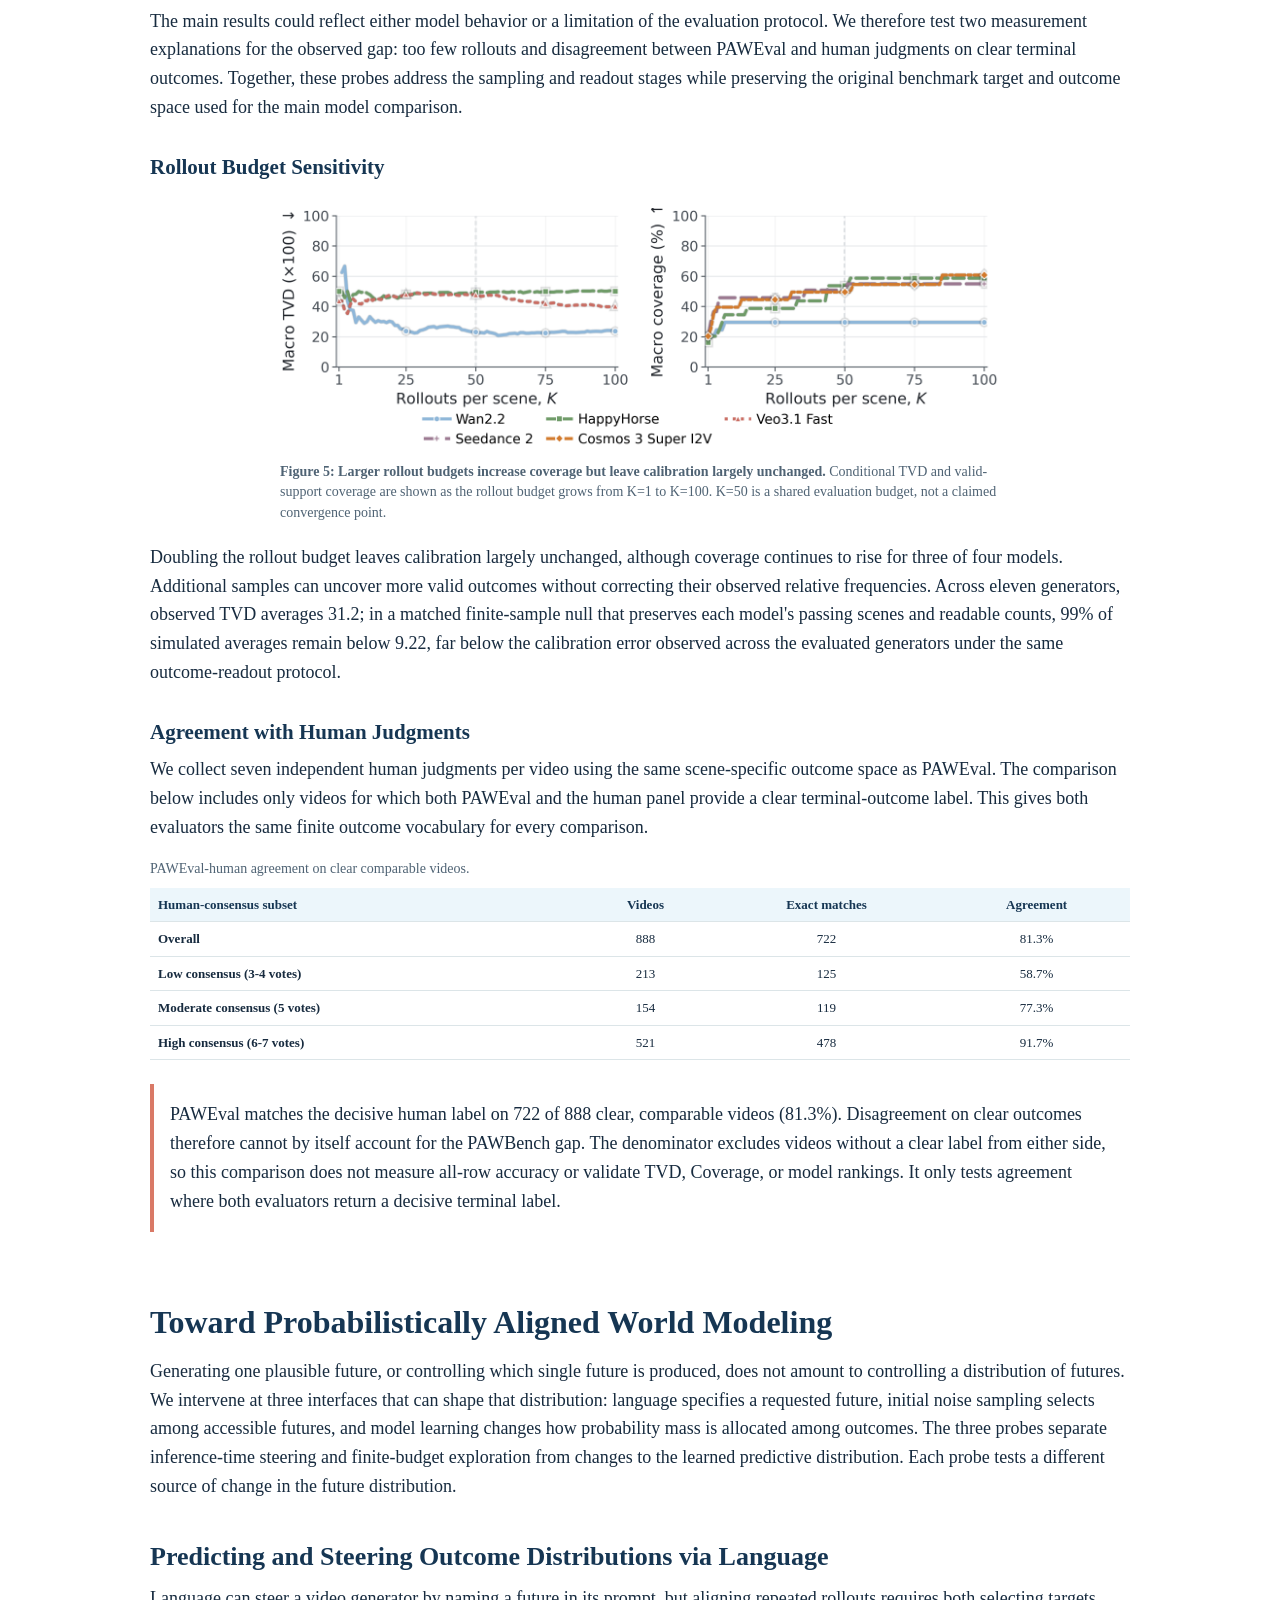
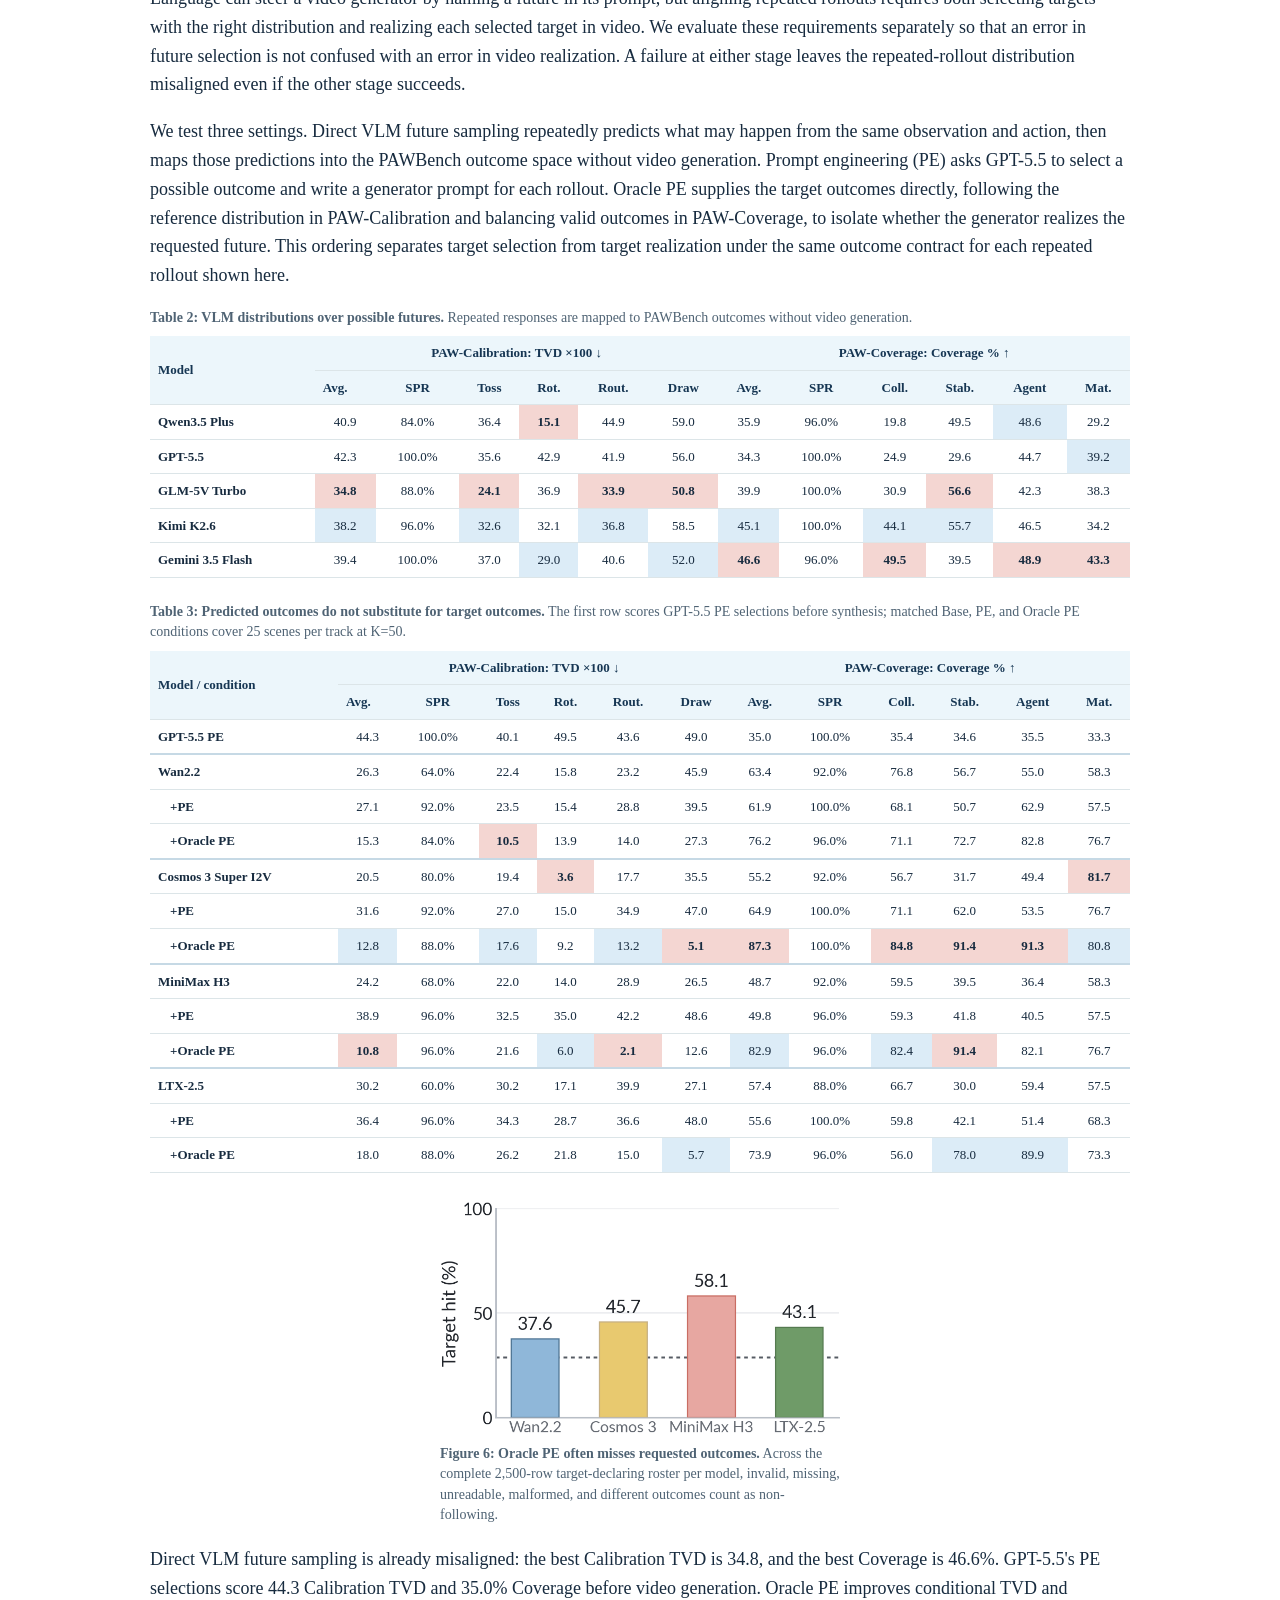
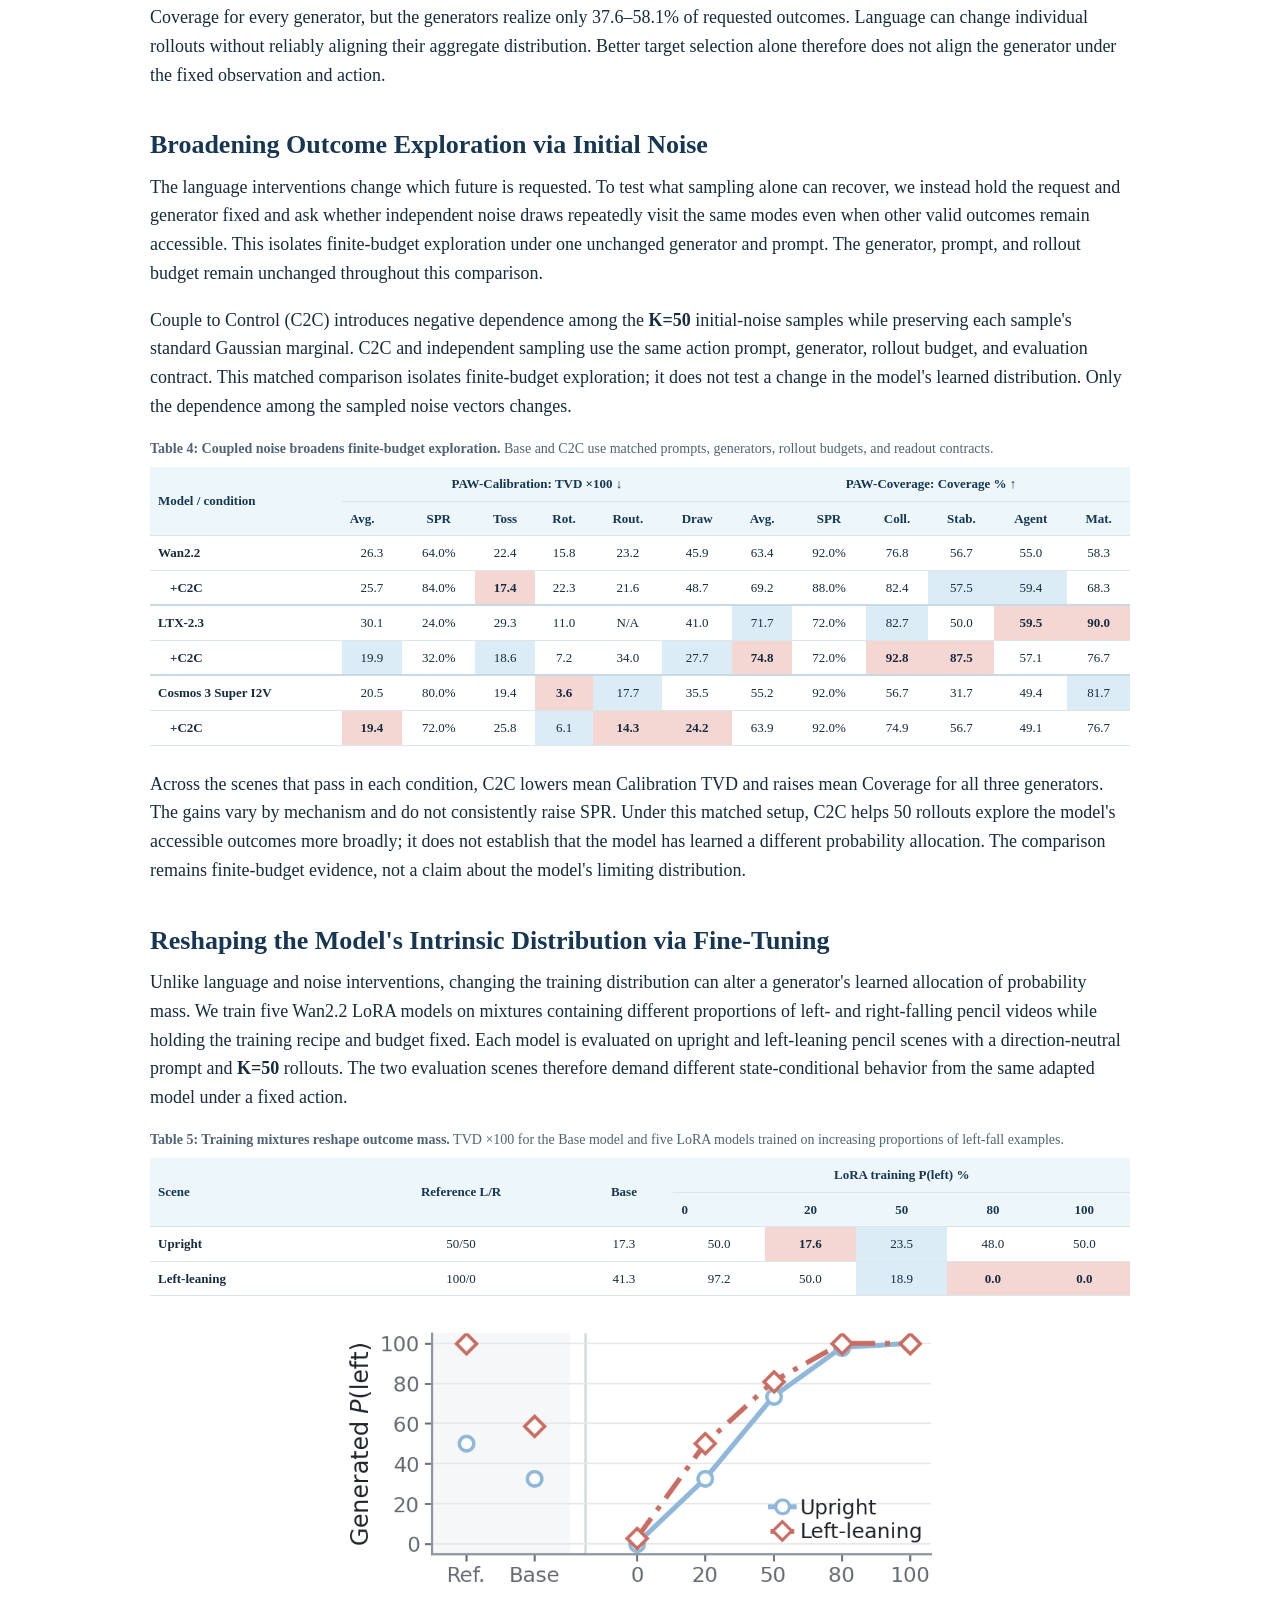
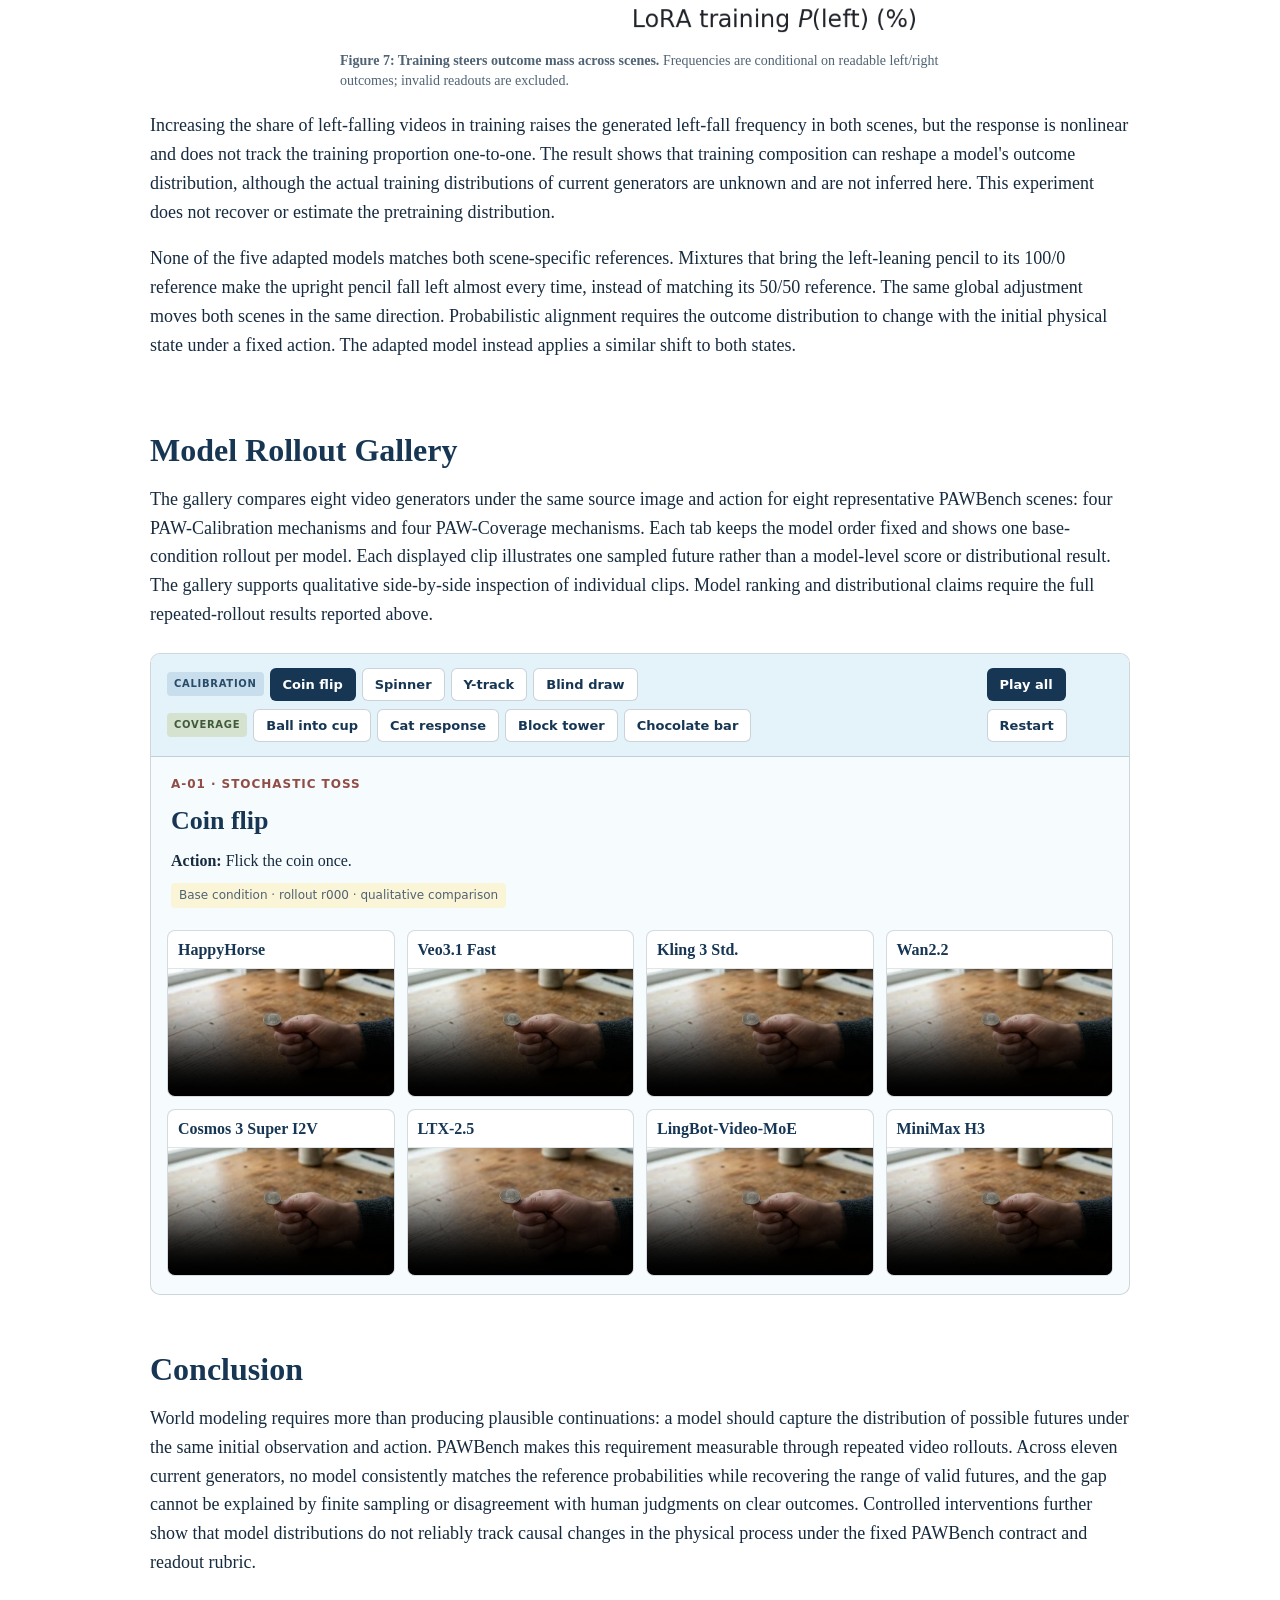
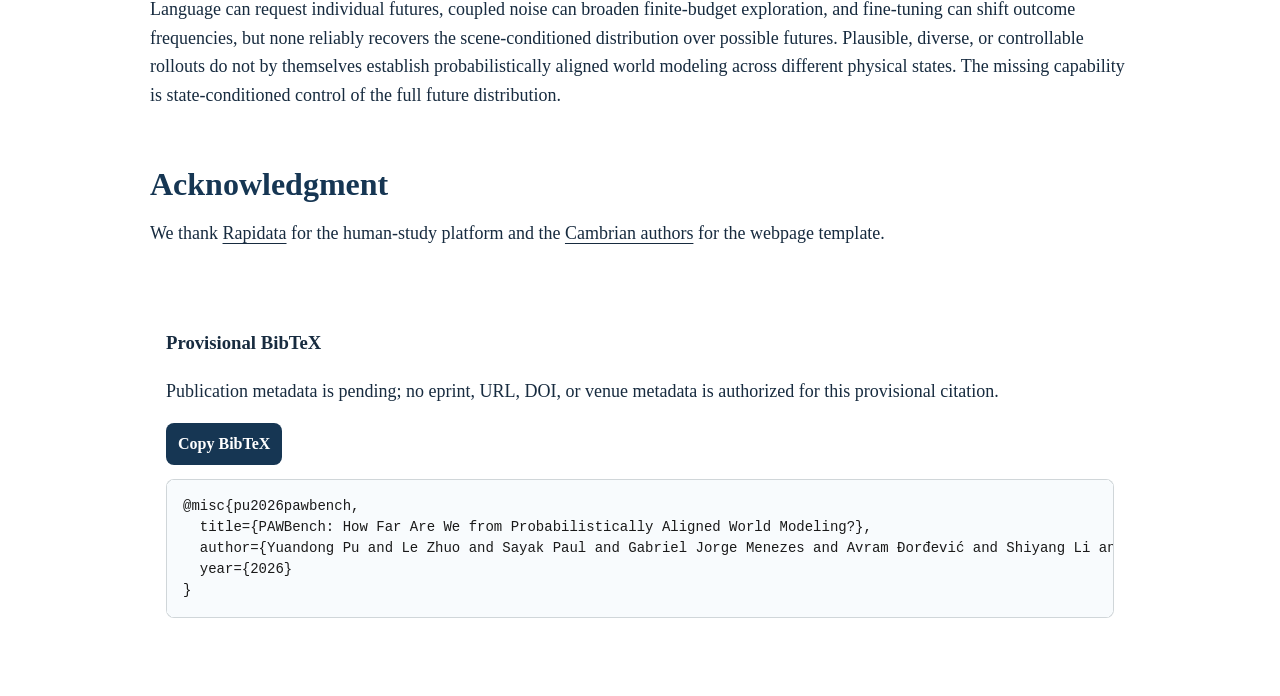
==== commit 841d6cef: "Expand rollout gallery and refine paper narrative" ====
--- a/index.html
+++ b/index.html
@@ -54,7 +54,7 @@
                   <path d="M10 16h5m0 0c5 0 4-9 7-9m-7 9h7m-7 0c5 0 4 9 7 9"></path>
                 </svg>
               </span>
-              <div><strong>PAWBench + PAWEval</strong>: 50 scenarios span eight physical mechanism groups. PAWEval maps readable rollouts to terminal outcomes, records readout failures separately, and builds the empirical distributions used for scoring.</div>
+              <div><strong>Benchmark and protocol</strong>: PAWBench formalizes probabilistic alignment with 50 scenarios across eight physical mechanism groups. PAWEval maps repeated rollouts to terminal outcomes, builds empirical distributions from readable in-schema outcomes, and reports readout failures separately.</div>
             </div>
             <div class="icon-item">
               <span class="icon-mark" aria-hidden="true">
@@ -63,7 +63,7 @@
                   <path d="m5 10 7-4 7 7 8-9"></path>
                 </svg>
               </span>
-              <div><strong>Eleven-model evaluation</strong>: current video generators miss valid futures, misallocate probability mass, or fail to produce readable outcomes across scenes. Finite-sample analysis and the human comparison do not explain the main gap.</div>
+              <div><strong>Model diagnosis</strong>: across eleven video generators, no model combines accurate outcome probabilities, broad support recovery, and reliable performance across scenes. Larger rollout budgets and the clear-label human comparison do not account for the observed gap.</div>
             </div>
             <div class="icon-item">
               <span class="icon-mark" aria-hidden="true">
@@ -74,7 +74,7 @@
                   <circle cx="15" cy="24" r="3"></circle>
                 </svg>
               </span>
-              <div><strong>Three intervention levels</strong>: language requests a future, coupled initial noise broadens finite-budget exploration, and fine-tuning shifts learned outcome frequencies. We test what each intervention changes and what it leaves unresolved.</div>
+              <div><strong>Distribution shaping</strong>: language requests named futures, coupled initial noise broadens finite-budget exploration, and fine-tuning shifts learned outcome frequencies. These interventions separate inference-time steering and exploration from changes to the model's learned predictive distribution.</div>
             </div>
           </div>
 
@@ -155,13 +155,13 @@
       <section id="motivation" class="sub-section">
         <h1 class="text">How far are current video generators from probabilistically aligned world modeling?</h1>
         <p class="text">
-          Current video generators follow instructions and produce convincing continuations from an observation and an action-like prompt. These advances make them candidates for visual world models.
-        </p>
-        <p class="text">
-          A stochastic process can produce several physically valid futures from the same initial observation and action, especially when the observation reveals only part of the state. We call a model <strong>probabilistically aligned</strong> when its repeated rollouts recover both the valid futures and their relative probabilities. Planning needs both: which consequences can occur and how often they occur.
-        </p>
-        <p class="text">
-          Existing evaluations mostly score one generated video at a time for visual coherence, prompt alignment, or physical plausibility. A single-video score cannot show whether repeated generations collapse to a narrow subset of valid outcomes or place the wrong mass on the outcomes they do recover. PAWBench asks the distribution-level question directly: under the same observation and action, does the model recover the possible futures and their probabilities?
+          Current video generators can follow instructions, maintain temporal coherence, and produce plausible continuations from an observation and an action-like prompt. These capabilities have strengthened the case for treating them as visual world models. Using them as world models requires testing the distribution induced by repeated rollouts.
+        </p>
+        <p class="text">
+          A world model must do more than render one plausible continuation. When a process is stochastic, the same initial observation and action can lead to several physically valid futures. We call a model <strong>probabilistically aligned</strong> when the distribution induced by its repeated rollouts captures both which futures are possible and how likely each one is. Interaction and planning depend on both the possible consequences of an action and their relative likelihoods.
+        </p>
+        <p class="text">
+          Existing evaluations largely treat generated videos as isolated outputs, scoring visual quality, temporal coherence, prompt alignment, or physical plausibility one video at a time. These criteria cannot reveal whether repeated generations collapse to a subset of valid outcomes or assign those outcomes the wrong probabilities. One plausible future is therefore not enough; PAWBench asks how far current generators are from probabilistically aligned world modeling.
         </p>
         <figure>
           <button class="figure-button" type="button" data-zoom-src="static/img/one_plausible_future.png" data-zoom-caption="A single plausible rollout can hide probability-mass errors and missing valid futures." aria-label="Enlarge one plausible future figure">
@@ -176,25 +176,25 @@
         <div class="alignment-levels">
           <article>
             <h3>Support alignment</h3>
-            <p>Repeated rollouts should recover the distinct valid terminal outcomes available under the same condition. Producing only one or two outcomes indicates missing support.</p>
+            <p>Repeated rollouts should recover the distinct valid terminal outcomes available under the same condition. Producing only one or two outcomes across repeated samples indicates that the generator has missed part of the valid support for that specific scene.</p>
           </article>
           <article>
             <h3>Probability-mass alignment</h3>
-            <p>When reference probabilities are known, each valid outcome should also occur in the right proportion. A model can cover every outcome and still allocate the wrong probability mass.</p>
+            <p>When reference probabilities are known, each valid outcome should also occur in the right proportion. A model can cover every outcome and still allocate the wrong probability mass among those outcomes.</p>
           </article>
         </div>
         <p class="text evidence-note">
-          PAWBench evaluates distributions over terminal outcomes. It does not measure the complete distribution of intermediate trajectories.
+          PAWBench evaluates the induced distribution over terminal outcomes. This abstraction groups together trajectories that reach the same result; it does not claim to measure the complete distribution over intermediate states or frames.
         </p>
       </section>
 
       <section id="benchmark" class="sub-section">
         <h1 class="text">PAWBench: A Benchmark for Possible Futures</h1>
         <p class="text">
-          Each PAWBench item fixes a source image, one atomic action prompt, and a finite set of valid terminal outcomes. A video generator receives the same image and action repeatedly. PAWEval maps the rollouts to terminal outcomes and aggregates them into an empirical distribution. Holding the inputs fixed attributes variation across rollouts to the model-induced future distribution.
-        </p>
-        <p class="text">
-          The benchmark contains 50 scenarios across eight physical mechanism groups. <strong>PAW-Calibration</strong> uses 25 scenarios with analytically specified or symmetry-derived reference probabilities and measures probability-mass error. <strong>PAW-Coverage</strong> uses 25 scenarios whose valid outcomes can be enumerated but whose probabilities cannot be specified reliably, and measures how much of that valid support appears across repeated rollouts. The two tracks remain separate because observing every valid future does not guarantee assigning each future the right probability.
+          Each PAWBench item specifies a source image, one atomic action prompt, and a finite set of valid terminal outcomes. When available, it also provides a reference distribution over those outcomes. A generator receives the same image and action for K repeated rollouts, which PAWEval maps to terminal outcomes and aggregates into an empirical distribution. Fixing the inputs makes variation across rollouts reflect the model-induced future distribution rather than changes in the prompt or image. This repeated-rollout contract is shared by every system in the comparison.
+        </p>
+        <p class="text">
+          The benchmark contains 50 scenarios across eight physical mechanism groups. <strong>PAW-Calibration</strong> includes 25 scenarios with analytically specified or symmetry-derived reference distributions and tests probability-mass alignment. <strong>PAW-Coverage</strong> includes 25 scenarios whose valid outcomes can be enumerated but whose relative probabilities cannot be specified reliably, and tests valid-support recovery. We report the tracks separately because recovering every valid outcome does not establish that the model assigns the right probability to each one. The two tracks answer different questions about the induced future distribution, so neither can substitute for the other.
         </p>
 
         <figure class="benchmark-taxonomy-figure">
@@ -206,17 +206,17 @@
           </figcaption>
         </figure>
         <p class="text">
-          We curate every scenario around a visible stochastic mechanism, a single judgeable action, and a finite set of visually distinguishable outcomes. Before evaluating any model, we fix the source image, prompt, outcome set, failure criteria, and, where applicable, the reference probabilities.
+          Repeated-rollout statistics are meaningful only when the future distribution is well defined. We therefore require a visible stochastic mechanism rather than prompt ambiguity, one atomic action whose completion can be judged from video, and a finite set of visually distinguishable terminal outcomes. Before evaluating any model, we finalize the source image, action prompt, outcome set, failure criteria, and, for PAW-Calibration, the reference distribution. We fix this scenario contract before any generator produces a rollout and before any result enters the benchmark.
         </p>
       </section>
 
       <section id="paweval" class="sub-section">
         <h1 class="text">PAWEval: Outcome-Level Evaluation for Repeated Rollouts</h1>
         <p class="text">
-          PAWEval is the outcome-level readout protocol that makes repeated videos measurable as a distribution. Each scenario provides a frozen rubric describing the terminal physical result to inspect, the valid outcome labels, and the conditions that constitute an outcome-readout failure. Gemini 3.5 Flash applies that rubric to every rollout and returns either an in-schema terminal outcome or a readout failure.
-        </p>
-        <p class="text">
-          PAWEval normalizes readable, in-schema outcomes into a conditional empirical distribution. It reports readout failures separately because those failures are not physical outcomes. PAW-Calibration compares the conditional distribution with its reference using total variation distance; PAW-Coverage measures the fraction of valid outcomes recovered. A model-scene pair is scored only when at least 20 of its 50 rollouts are readable and in schema. Scene Pass Rate (SPR) reports the percentage of all 25 scenes in a track that pass this gate.
+          PAWEval is the outcome-level protocol that turns repeated video rollouts into a distributional measurement. Each scenario provides a fixed rubric describing the terminal physical result to inspect, the valid outcome labels, and the conditions for an outcome-readout failure. Gemini 3.5 Flash applies this rubric to each rollout and returns either an in-schema terminal outcome or a readout failure. The same rubric and outcome vocabulary apply across all K=50 rollouts for that scene.
+        </p>
+        <p class="text">
+          PAWEval normalizes readable, in-schema outcomes into a conditional empirical distribution and reports readout failures separately because they are not physical outcomes in the scenario's valid set. PAW-Calibration compares this conditional distribution with its reference using total variation distance (TVD); PAW-Coverage measures the fraction of valid outcomes recovered. A model-scene pair is scoreable only when at least 20 of its 50 rollouts are readable and in schema. Scene Pass Rate (SPR) reports the percentage of all 25 scenes in a track that pass this gate. The conditional metrics and SPR therefore answer different questions and must be reported together for every model.
         </p>
         <figure>
           <button class="figure-button" type="button" data-zoom-src="static/img/paweval_overview.png" data-zoom-caption="PAWEval maps K repeated rollouts under the same state and action into outcome distributions." aria-label="Enlarge PAWEval overview">
@@ -234,7 +234,7 @@
         <section class="paper-subsection" aria-labelledby="evaluation-setup-title">
           <h2 id="evaluation-setup-title">Evaluation Setup</h2>
           <p class="text">
-            We evaluate eleven current video generation models on both PAW-Calibration and PAW-Coverage. Every system receives the same source image and action prompt, with <b>K=50</b> independent rollouts per scenario. A scene passes the outcome-readout gate when at least 20 of 50 rollouts yield readable, in-schema outcomes; Scene Pass Rate (SPR) is the percentage of all 25 scenes in a track that pass this gate.
+            We evaluate eleven current video generation models on both PAW-Calibration and PAW-Coverage. For each scenario, every system receives the same source image and action prompt and produces <b>K=50</b> independent rollouts using its default inference configuration unless noted otherwise. A scene passes the outcome-readout gate when at least 20 of 50 rollouts yield readable, in-schema outcomes. Scene Pass Rate (SPR) is the percentage of all 25 scenes in a track that pass this gate. This keeps model comparisons on one common sampling and readout contract for all systems.
           </p>
         </section>
 
@@ -242,7 +242,7 @@
           <h2 id="benchmark-results-title">Benchmark Results</h2>
           <div class="table-intro" id="main-results-note">
             <p>
-              <strong>Table 1: Main PAWBench results.</strong> PAW-Calibration reports conditional TVD ×100 (lower is better); a 70/30 model distribution against a 50/50 reference scores 20, while an exact match scores 0. PAW-Coverage reports conditional valid-support recovery percentage (higher is better). Avg. is computed over passing scenes; SPR is the percentage of all 25 scenes that pass. N/A means no scene in that mechanism group passes the gate.
+              <strong>Table 1: Main PAWBench results.</strong> PAW-Calibration reports conditional TVD ×100 (lower is better); a 70/30 model distribution against a 50/50 reference scores 20, while an exact match scores 0. PAW-Coverage reports conditional valid-support recovery percentage (higher is better). Avg. is computed over passing scenes; SPR is the percentage of all 25 scenes that pass. N/A means that no scene in the reported mechanism group passes the gate.
             </p>
             <p class="swipe-hint">Swipe horizontally to compare all metrics.</p>
           </div>
@@ -279,17 +279,17 @@
           </div>
 
           <p class="text">
-            <strong>No model leads on probability mass, support recovery, and reliability at the same time.</strong> Cosmos 3 Super I2V has the lowest conditional Calibration TVD, 20.5, with an 80.0% Calibration SPR. LTX-2.3 has the highest conditional Coverage average, 71.7, computed over the 72.0% of Coverage scenes that pass. Seedance 2 reaches 100.0% Calibration SPR, and LingBot-Video-MoE reaches 100.0% Coverage SPR; neither leads the corresponding conditional metric. The conditional score and SPR capture different failure modes and are reported separately.
-          </p>
-          <p class="text">
-            <strong>Coverage and probability mass expose different errors.</strong> A generator can recover many valid outcomes while allocating their probability mass incorrectly. It can also match the observed frequencies of a narrow set while leaving valid alternatives unseen. PAW-Coverage and PAW-Calibration report these failures separately; the benchmark does not collapse them into one score.
+            <strong>No model combines well-aligned probability mass, broad support recovery, and reliable performance across scenes.</strong> Cosmos 3 Super I2V has the lowest conditional Calibration TVD, 20.5, but only 80.0% of its Calibration scenes pass the outcome-readout gate. LTX-2.3 has the highest conditional Coverage average, 71.7, but that average is computed over the 72.0% of Coverage scenes that pass. Seedance 2 and LingBot-Video-MoE pass every scene on Calibration and Coverage, respectively, yet neither leads the corresponding conditional metric. Conditional alignment and scene-level reliability must therefore be read together when comparing the eleven generators in Table 1.
+          </p>
+          <p class="text">
+            <strong>Recovering valid futures is not the same as assigning them the right probability.</strong> A generator may expose many plausible outcomes while allocating probability mass incorrectly, or closely match the frequencies of observed outcomes while leaving valid alternatives unseen. PAW-Coverage and PAW-Calibration therefore expose complementary failures and remain separate rather than being collapsed into one score. Recovering valid support is necessary, but it cannot establish correct probability allocation within that support under the same condition in PAWBench.
           </p>
         </section>
 
         <section class="paper-subsection" aria-labelledby="causal-controls-title">
           <h2 id="causal-controls-title">Causal and Non-Causal Controls</h2>
           <p class="text">
-            A probabilistic world model should change its future distribution only when the physical transition changes. We therefore pair physically causal interventions, which alter the transition and reference distribution, with non-causal interventions that change only an irrelevant visual or textual cue.
+            A probabilistic world model should change its future distribution when the physical transition changes and preserve it when the transition does not. We test this with paired interventions: causal interventions alter the transition and its reference distribution, while non-causal interventions change only an irrelevant visual or textual cue that leaves the physical process unchanged. The paired design tests both requirements under the same source action.
           </p>
           <figure>
             <button class="figure-button" type="button" data-zoom-src="static/img/causal_noncausal_interventions.png" data-zoom-caption="Models underreact to physically causal interventions and overreact to non-causal cues." aria-label="Enlarge causal and non-causal control figure">
@@ -300,14 +300,14 @@
             </figcaption>
           </figure>
           <p class="text">
-            Model distributions shift incompletely or in the wrong direction under physically causal changes, while irrelevant text can redirect probability mass despite an unchanged reference distribution. The models respond to altered inputs, but not reliably according to whether the underlying physical transition changed.
+            Model distributions shift incompletely or in the wrong direction under physically causal interventions. Under non-causal interventions, distractor text redirects probability mass even though the reference distribution is unchanged. The models respond to altered inputs, but their response does not reliably track whether the underlying physical transition changed or remained unchanged. This asymmetry persists under the fixed source action and readout rubric.
           </p>
         </section>
 
         <section class="paper-subsection" aria-labelledby="evaluation-robustness-title">
           <h2 id="evaluation-robustness-title">Robustness of the Evaluation Protocol</h2>
           <p class="text">
-            We test two measurement explanations for the observed gap: whether the rollout budget is too small, and whether PAWEval disagrees with humans on clear terminal outcomes.
+            The main results could reflect either model behavior or a limitation of the evaluation protocol. We therefore test two measurement explanations for the observed gap: too few rollouts and disagreement between PAWEval and human judgments on clear terminal outcomes. Together, these probes address the sampling and readout stages while preserving the original benchmark target and outcome space used for the main model comparison.
           </p>
           <h3>Rollout Budget Sensitivity</h3>
           <figure class="rollout-budget-figure">
@@ -319,12 +319,12 @@
             </figcaption>
           </figure>
           <p class="text">
-            Doubling the rollout budget leaves calibration largely unchanged, although coverage continues to rise for three of four models. Across eleven generators, observed TVD averages 31.2; in a matched finite-sample null that preserves passing scenes and readable counts, 99% of simulated averages remain below 9.22.
+            Doubling the rollout budget leaves calibration largely unchanged, although coverage continues to rise for three of four models. Additional samples can uncover more valid outcomes without correcting their observed relative frequencies. Across eleven generators, observed TVD averages 31.2; in a matched finite-sample null that preserves each model's passing scenes and readable counts, 99% of simulated averages remain below 9.22, far below the calibration error observed across the evaluated generators under the same outcome-readout protocol.
           </p>
 
           <h3>Agreement with Human Judgments</h3>
           <p class="text">
-            Seven independent human judgments use the same scene-specific outcome space. The comparison below includes only videos where PAWEval and the human panel both provide a clear terminal-outcome label.
+            We collect seven independent human judgments per video using the same scene-specific outcome space as PAWEval. The comparison below includes only videos for which both PAWEval and the human panel provide a clear terminal-outcome label. This gives both evaluators the same finite outcome vocabulary for every comparison.
           </p>
           <div class="table-container human-table" role="region" aria-labelledby="human-results-title" aria-describedby="human-results-boundary" tabindex="0">
             <table class="data-table">
@@ -339,7 +339,7 @@
             </table>
           </div>
           <p class="text evidence-note" id="human-results-boundary">
-            PAWEval matches the decisive human label on 722 of 888 clear, comparable videos (81.3%). The denominator excludes videos without a clear label from either side. This comparison does not measure all-row accuracy or validate TVD, Coverage, or model rankings.
+            PAWEval matches the decisive human label on 722 of 888 clear, comparable videos (81.3%). Disagreement on clear outcomes therefore cannot by itself account for the PAWBench gap. The denominator excludes videos without a clear label from either side, so this comparison does not measure all-row accuracy or validate TVD, Coverage, or model rankings. It only tests agreement where both evaluators return a decisive terminal label.
           </p>
         </section>
       </section>
@@ -347,13 +347,16 @@
       <section id="alignment-interventions" class="sub-section paper-section">
         <h1 class="text">Toward Probabilistically Aligned World Modeling</h1>
         <p class="text">
-          A generator can follow a requested endpoint and still sample the wrong distribution across repeated rollouts. We test three places where that distribution may change: language chooses a requested future, initial noise selects among accessible futures, and training changes the learned allocation of outcome mass.
+          Generating one plausible future, or controlling which single future is produced, does not amount to controlling a distribution of futures. We intervene at three interfaces that can shape that distribution: language specifies a requested future, initial noise sampling selects among accessible futures, and model learning changes how probability mass is allocated among outcomes. The three probes separate inference-time steering and finite-budget exploration from changes to the learned predictive distribution. Each probe tests a different source of change in the future distribution.
         </p>
 
         <section class="paper-subsection" aria-labelledby="language-steering-title">
           <h2 id="language-steering-title">Predicting and Steering Outcome Distributions via Language</h2>
           <p class="text">
-            We separate future selection from video realization. Direct VLM sampling measures which outcomes a language controller selects; prompt engineering tests selection followed by generation; Oracle PE supplies target outcomes directly to isolate whether the generator realizes the requested future.
+            Language can steer a video generator by naming a future in its prompt, but aligning repeated rollouts requires both selecting targets with the right distribution and realizing each selected target in video. We evaluate these requirements separately so that an error in future selection is not confused with an error in video realization. A failure at either stage leaves the repeated-rollout distribution misaligned even if the other stage succeeds.
+          </p>
+          <p class="text">
+            We test three settings. Direct VLM future sampling repeatedly predicts what may happen from the same observation and action, then maps those predictions into the PAWBench outcome space without video generation. Prompt engineering (PE) asks GPT-5.5 to select a possible outcome and write a generator prompt for each rollout. Oracle PE supplies the target outcomes directly, following the reference distribution in PAW-Calibration and balancing valid outcomes in PAW-Coverage, to isolate whether the generator realizes the requested future. This ordering separates target selection from target realization under the same outcome contract for each repeated rollout shown here.
           </p>
           <p class="swipe-hint">Swipe horizontally to compare all metrics.</p>
           <div class="table-container" role="region" aria-labelledby="vlm-results-title" tabindex="0">
@@ -406,19 +409,22 @@
             <figcaption><strong>Figure 6: Oracle PE often misses requested outcomes.</strong> Across the complete 2,500-row target-declaring roster per model, invalid, missing, unreadable, malformed, and different outcomes count as non-following.</figcaption>
           </figure>
           <p class="text">
-            Direct VLM sampling already produces misaligned outcome distributions. GPT-5.5 prompt engineering adds a second failure when the generator misses the selected endpoint. Oracle PE improves conditional TVD and Coverage for every generator, but the generators realize only 37.6-58.1% of requested outcomes. Language changes individual rollouts without aligning their aggregate distribution.
+            Direct VLM future sampling is already misaligned: the best Calibration TVD is 34.8, and the best Coverage is 46.6%. GPT-5.5's PE selections score 44.3 Calibration TVD and 35.0% Coverage before video generation. Oracle PE improves conditional TVD and Coverage for every generator, but the generators realize only 37.6–58.1% of requested outcomes. Language can change individual rollouts without reliably aligning their aggregate distribution. Better target selection alone therefore does not align the generator under the fixed observation and action.
           </p>
         </section>
 
         <section class="paper-subsection" aria-labelledby="noise-exploration-title">
           <h2 id="noise-exploration-title">Broadening Outcome Exploration via Initial Noise</h2>
           <p class="text">
-            Holding the action prompt, generator, and K=50 budget fixed, Couple to Control (C2C) introduces negative dependence among initial-noise samples while preserving each sample's standard Gaussian marginal. The matched comparison isolates finite-budget exploration; it does not test a change in the model's learned distribution.
+            The language interventions change which future is requested. To test what sampling alone can recover, we instead hold the request and generator fixed and ask whether independent noise draws repeatedly visit the same modes even when other valid outcomes remain accessible. This isolates finite-budget exploration under one unchanged generator and prompt. The generator, prompt, and rollout budget remain unchanged throughout this comparison.
+          </p>
+          <p class="text">
+            Couple to Control (C2C) introduces negative dependence among the <b>K=50</b> initial-noise samples while preserving each sample's standard Gaussian marginal. C2C and independent sampling use the same action prompt, generator, rollout budget, and evaluation contract. This matched comparison isolates finite-budget exploration; it does not test a change in the model's learned distribution. Only the dependence among the sampled noise vectors changes.
           </p>
           <p class="swipe-hint">Swipe horizontally to compare all metrics.</p>
           <div class="table-container" role="region" aria-labelledby="c2c-results-title" tabindex="0">
             <table class="data-table">
-              <caption id="c2c-results-title"><strong>Table 4: Coupled noise broadens finite-gallery exploration.</strong> Base and C2C use matched prompts, generators, rollout budgets, and readout contracts.</caption>
+              <caption id="c2c-results-title"><strong>Table 4: Coupled noise broadens finite-budget exploration.</strong> Base and C2C use matched prompts, generators, rollout budgets, and readout contracts.</caption>
               <thead>
                 <tr><th scope="col" rowspan="2">Model / condition</th><th scope="colgroup" colspan="6" class="tb-hdr">PAW-Calibration: TVD ×100 ↓</th><th scope="colgroup" colspan="6" class="tb-hdr">PAW-Coverage: Coverage % ↑</th></tr>
                 <tr><th scope="col">Avg.</th><th scope="col">SPR</th><th scope="col">Toss</th><th scope="col">Rot.</th><th scope="col">Rout.</th><th scope="col">Draw</th><th scope="col">Avg.</th><th scope="col">SPR</th><th scope="col">Coll.</th><th scope="col">Stab.</th><th scope="col">Agent</th><th scope="col">Mat.</th></tr>
@@ -434,14 +440,14 @@
             </table>
           </div>
           <p class="text">
-            Among scenes that pass in each condition, C2C lowers mean Calibration TVD and raises mean Coverage for all three generators. SPR rises for some conditions and falls or stays fixed for others. The result supports broader finite-budget exploration under the matched setup; it does not establish a change in learned probability allocation.
+            Across the scenes that pass in each condition, C2C lowers mean Calibration TVD and raises mean Coverage for all three generators. The gains vary by mechanism and do not consistently raise SPR. Under this matched setup, C2C helps 50 rollouts explore the model's accessible outcomes more broadly; it does not establish that the model has learned a different probability allocation. The comparison remains finite-budget evidence, not a claim about the model's limiting distribution.
           </p>
         </section>
 
         <section class="paper-subsection" aria-labelledby="training-distribution-title">
           <h2 id="training-distribution-title">Reshaping the Model's Intrinsic Distribution via Fine-Tuning</h2>
           <p class="text">
-            We train five Wan2.2 LoRA models on different left/right pencil-fall mixtures while holding the recipe and budget fixed. We evaluate each model on upright and left-leaning scenes with a direction-neutral prompt and K=50 rollouts.
+            Unlike language and noise interventions, changing the training distribution can alter a generator's learned allocation of probability mass. We train five Wan2.2 LoRA models on mixtures containing different proportions of left- and right-falling pencil videos while holding the training recipe and budget fixed. Each model is evaluated on upright and left-leaning pencil scenes with a direction-neutral prompt and <b>K=50</b> rollouts. The two evaluation scenes therefore demand different state-conditional behavior from the same adapted model under a fixed action.
           </p>
           <p class="swipe-hint">Swipe horizontally to compare all columns.</p>
           <div class="table-container training-table" role="region" aria-labelledby="training-results-title" tabindex="0">
@@ -464,7 +470,10 @@
             <figcaption><strong>Figure 7: Training steers outcome mass across scenes.</strong> Frequencies are conditional on readable left/right outcomes; invalid readouts are excluded.</figcaption>
           </figure>
           <p class="text">
-            Training composition shifts generated outcome mass, and the same global adjustment moves both scenes in the same direction. Mixtures that improve the left-leaning scene make the upright scene nearly always fall left. The two scenes require different distributions under the same action; a global change in outcome frequency cannot supply that scene-conditioned response.
+            Increasing the share of left-falling videos in training raises the generated left-fall frequency in both scenes, but the response is nonlinear and does not track the training proportion one-to-one. The result shows that training composition can reshape a model's outcome distribution, although the actual training distributions of current generators are unknown and are not inferred here. This experiment does not recover or estimate the pretraining distribution.
+          </p>
+          <p class="text">
+            None of the five adapted models matches both scene-specific references. Mixtures that bring the left-leaning pencil to its 100/0 reference make the upright pencil fall left almost every time, instead of matching its 50/50 reference. The same global adjustment moves both scenes in the same direction. Probabilistic alignment requires the outcome distribution to change with the initial physical state under a fixed action. The adapted model instead applies a similar shift to both states.
           </p>
         </section>
       </section>
@@ -472,15 +481,26 @@
       <section id="visual-evidence" class="sub-section">
         <h1 class="text">Model Rollout Gallery</h1>
         <p class="text">
-          Compare four video generators under the same initial observation and action. Each tab shows one selected base-condition rollout per model; PAWEval labels describe only the displayed clip and are not model-level scores.
+          The gallery compares eight video generators under the same source image and action for eight representative PAWBench scenes: four PAW-Calibration mechanisms and four PAW-Coverage mechanisms. Each tab keeps the model order fixed and shows one base-condition rollout per model. Each displayed clip illustrates one sampled future rather than a model-level score or distributional result. The gallery supports qualitative side-by-side inspection of individual clips. Model ranking and distributional claims require the full repeated-rollout results reported above.
         </p>
 
         <section class="rollout-gallery" aria-label="Cross-model rollout comparison" data-rollout-gallery>
           <div class="rollout-toolbar">
-            <div class="rollout-tabs" role="tablist" aria-label="Benchmark scenes">
-              <button class="rollout-tab active" type="button" role="tab" id="rollout-tab-a01" aria-selected="true" aria-controls="rollout-panel" data-rollout-scene="a01">Coin flip</button>
-              <button class="rollout-tab" type="button" role="tab" id="rollout-tab-a09" aria-selected="false" aria-controls="rollout-panel" data-rollout-scene="a09" tabindex="-1">Pencil fall</button>
-              <button class="rollout-tab" type="button" role="tab" id="rollout-tab-bc01" aria-selected="false" aria-controls="rollout-panel" data-rollout-scene="bc01" tabindex="-1">Ball into cup</button>
+            <div class="rollout-tab-groups" aria-label="Benchmark scenes">
+              <div class="rollout-tab-row" role="tablist" aria-label="PAW-Calibration scenes">
+                <span class="rollout-track-label calibration">Calibration</span>
+                <button class="rollout-tab active" type="button" role="tab" id="rollout-tab-a01" aria-selected="true" aria-controls="rollout-panel" data-rollout-scene="a01">Coin flip</button>
+                <button class="rollout-tab" type="button" role="tab" id="rollout-tab-a03" aria-selected="false" aria-controls="rollout-panel" data-rollout-scene="a03" tabindex="-1">Spinner</button>
+                <button class="rollout-tab" type="button" role="tab" id="rollout-tab-a07" aria-selected="false" aria-controls="rollout-panel" data-rollout-scene="a07" tabindex="-1">Y-track</button>
+                <button class="rollout-tab" type="button" role="tab" id="rollout-tab-a13" aria-selected="false" aria-controls="rollout-panel" data-rollout-scene="a13" tabindex="-1">Blind draw</button>
+              </div>
+              <div class="rollout-tab-row" role="tablist" aria-label="PAW-Coverage scenes">
+                <span class="rollout-track-label coverage">Coverage</span>
+                <button class="rollout-tab" type="button" role="tab" id="rollout-tab-bc01" aria-selected="false" aria-controls="rollout-panel" data-rollout-scene="bc01" tabindex="-1">Ball into cup</button>
+                <button class="rollout-tab" type="button" role="tab" id="rollout-tab-ba01" aria-selected="false" aria-controls="rollout-panel" data-rollout-scene="ba01" tabindex="-1">Cat response</button>
+                <button class="rollout-tab" type="button" role="tab" id="rollout-tab-bs02" aria-selected="false" aria-controls="rollout-panel" data-rollout-scene="bs02" tabindex="-1">Block tower</button>
+                <button class="rollout-tab" type="button" role="tab" id="rollout-tab-bm02" aria-selected="false" aria-controls="rollout-panel" data-rollout-scene="bm02" tabindex="-1">Chocolate bar</button>
+              </div>
             </div>
             <div class="rollout-controls" aria-label="Synchronized video controls">
               <button type="button" data-rollout-play>Play all</button>
@@ -492,40 +512,64 @@
             <p class="rollout-scene-code" id="rollout-scene-code">A-01 · stochastic toss</p>
             <h2 id="rollout-scene-title">Coin flip</h2>
             <p><strong>Action:</strong> <span id="rollout-scene-action">Flick the coin once.</span></p>
-            <p class="rollout-boundary" id="rollout-scene-boundary">Selected rollout r000 · base condition · PAWEval terminal readout</p>
+            <p class="rollout-boundary" id="rollout-scene-boundary">Base condition · rollout r000 · qualitative comparison</p>
           </div>
 
           <div class="rollout-grid" id="rollout-panel" role="tabpanel" aria-labelledby="rollout-tab-a01">
             <article class="rollout-card" data-rollout-card>
-              <header><h3 data-rollout-model>HappyHorse</h3><span>r000</span></header>
-              <video controls muted playsinline preload="metadata" poster="static/video/rollouts/a01-happyhorse-r000.jpg" data-rollout-video aria-label="HappyHorse rollout for coin flip">
+              <header><h3 data-rollout-model>HappyHorse</h3></header>
+              <video controls muted playsinline preload="none" poster="static/video/rollouts/a01-happyhorse-r000.jpg" data-rollout-video aria-label="HappyHorse rollout for coin flip">
                 <source src="static/video/rollouts/a01-happyhorse-r000.mp4" type="video/mp4">
               </video>
-              <footer><span class="rollout-outcome" data-rollout-outcome>PAWEval · heads</span><span class="rollout-status" data-rollout-status>Readable</span></footer>
-            </article>
-
-            <article class="rollout-card" data-rollout-card>
-              <header><h3 data-rollout-model>Veo3.1 Fast</h3><span>r000</span></header>
-              <video controls muted playsinline preload="metadata" poster="static/video/rollouts/a01-veo31-r000.jpg" data-rollout-video aria-label="Veo3.1 Fast rollout for coin flip">
+            </article>
+
+            <article class="rollout-card" data-rollout-card>
+              <header><h3 data-rollout-model>Veo3.1 Fast</h3></header>
+              <video controls muted playsinline preload="none" poster="static/video/rollouts/a01-veo31-r000.jpg" data-rollout-video aria-label="Veo3.1 Fast rollout for coin flip">
                 <source src="static/video/rollouts/a01-veo31-r000.mp4" type="video/mp4">
               </video>
-              <footer><span class="rollout-outcome unreadable" data-rollout-outcome>PAWEval · not readable</span><span class="rollout-status" data-rollout-status>Outcome hidden</span></footer>
-            </article>
-
-            <article class="rollout-card" data-rollout-card>
-              <header><h3 data-rollout-model>Kling 3 Std.</h3><span>r000</span></header>
-              <video controls muted playsinline preload="metadata" poster="static/video/rollouts/a01-kling3-r000.jpg" data-rollout-video aria-label="Kling 3 Standard rollout for coin flip">
+            </article>
+
+            <article class="rollout-card" data-rollout-card>
+              <header><h3 data-rollout-model>Kling 3 Std.</h3></header>
+              <video controls muted playsinline preload="none" poster="static/video/rollouts/a01-kling3-r000.jpg" data-rollout-video aria-label="Kling 3 Standard rollout for coin flip">
                 <source src="static/video/rollouts/a01-kling3-r000.mp4" type="video/mp4">
               </video>
-              <footer><span class="rollout-outcome" data-rollout-outcome>PAWEval · heads</span><span class="rollout-status" data-rollout-status>Readable</span></footer>
-            </article>
-
-            <article class="rollout-card" data-rollout-card>
-              <header><h3 data-rollout-model>Wan2.2</h3><span>r000</span></header>
-              <video controls muted playsinline preload="metadata" poster="static/video/rollouts/a01-wan22-r000.jpg" data-rollout-video aria-label="Wan2.2 rollout for coin flip">
+            </article>
+
+            <article class="rollout-card" data-rollout-card>
+              <header><h3 data-rollout-model>Wan2.2</h3></header>
+              <video controls muted playsinline preload="none" poster="static/video/rollouts/a01-wan22-r000.jpg" data-rollout-video aria-label="Wan2.2 rollout for coin flip">
                 <source src="static/video/rollouts/a01-wan22-r000.mp4" type="video/mp4">
               </video>
-              <footer><span class="rollout-outcome" data-rollout-outcome>PAWEval · heads</span><span class="rollout-status" data-rollout-status>Readable</span></footer>
+            </article>
+
+            <article class="rollout-card" data-rollout-card>
+              <header><h3 data-rollout-model>Cosmos 3 Super I2V</h3></header>
+              <video controls muted playsinline preload="none" poster="static/video/rollouts/a01-cosmos3-r000.jpg" data-rollout-video aria-label="Cosmos 3 Super I2V rollout for coin flip">
+                <source src="static/video/rollouts/a01-cosmos3-r000.mp4" type="video/mp4">
+              </video>
+            </article>
+
+            <article class="rollout-card" data-rollout-card>
+              <header><h3 data-rollout-model>LTX-2.5</h3></header>
+              <video controls muted playsinline preload="none" poster="static/video/rollouts/a01-ltx25-r000.jpg" data-rollout-video aria-label="LTX-2.5 rollout for coin flip">
+                <source src="static/video/rollouts/a01-ltx25-r000.mp4" type="video/mp4">
+              </video>
+            </article>
+
+            <article class="rollout-card" data-rollout-card>
+              <header><h3 data-rollout-model>LingBot-Video-MoE</h3></header>
+              <video controls muted playsinline preload="none" poster="static/video/rollouts/a01-lingbot-r000.jpg" data-rollout-video aria-label="LingBot-Video-MoE rollout for coin flip">
+                <source src="static/video/rollouts/a01-lingbot-r000.mp4" type="video/mp4">
+              </video>
+            </article>
+
+            <article class="rollout-card" data-rollout-card>
+              <header><h3 data-rollout-model>MiniMax H3</h3></header>
+              <video controls muted playsinline preload="none" poster="static/video/rollouts/a01-minimaxh3-r000.jpg" data-rollout-video aria-label="MiniMax H3 rollout for coin flip">
+                <source src="static/video/rollouts/a01-minimaxh3-r000.mp4" type="video/mp4">
+              </video>
             </article>
           </div>
         </section>
@@ -534,17 +578,17 @@
       <section id="conclusion" class="sub-section">
         <h1 class="text">Conclusion</h1>
         <p class="text">
-          PAWBench evaluates video generators as samplers over possible futures. Across eleven systems, none consistently matches reference probabilities, recovers valid support, and passes the outcome-readout gate across scenes. The finite-sample analysis and clear-label human comparison do not explain the observed gap. The causal controls reveal a related failure: model distributions can underreact when the physical transition changes and shift when an irrelevant cue changes.
-        </p>
-        <p class="text">
-          Language requests individual outcomes, C2C broadens exploration at K=50, and fine-tuning shifts global outcome frequencies. None of these interventions recovers the correct scene-conditioned distribution across physical states. A set of videos can look plausible, diverse, or controllable and still come from a probabilistically misaligned model.
+          World modeling requires more than producing plausible continuations: a model should capture the distribution of possible futures under the same initial observation and action. PAWBench makes this requirement measurable through repeated video rollouts. Across eleven current generators, no model consistently matches the reference probabilities while recovering the range of valid futures, and the gap cannot be explained by finite sampling or disagreement with human judgments on clear outcomes. Controlled interventions further show that model distributions do not reliably track causal changes in the physical process under the fixed PAWBench contract and readout rubric.
+        </p>
+        <p class="text">
+          Language can request individual futures, coupled noise can broaden finite-budget exploration, and fine-tuning can shift outcome frequencies, but none reliably recovers the scene-conditioned distribution over possible futures. Plausible, diverse, or controllable rollouts do not by themselves establish probabilistically aligned world modeling across different physical states. The missing capability is state-conditioned control of the full future distribution.
         </p>
       </section>
 
       <section id="acknowledgment" class="sub-section">
         <h1 class="text">Acknowledgment</h1>
         <p class="text">
-          We thank <a href="https://www.rapidata.ai/" target="_blank" rel="noopener noreferrer">Rapidata</a> for providing the human study platform and the <a href="https://cambrian-mllm.github.io/" target="_blank" rel="noopener noreferrer">Cambrian authors</a> for providing the webpage template.
+          We thank <a href="https://www.rapidata.ai/" target="_blank" rel="noopener noreferrer">Rapidata</a> for the human-study platform and the <a href="https://cambrian-mllm.github.io/" target="_blank" rel="noopener noreferrer">Cambrian authors</a> for the webpage template.
         </p>
       </section>
     </main>
--- a/static/css/style.css
+++ b/static/css/style.css
@@ -265,20 +265,9 @@
   margin: 24px auto 0;
 }
 
-.header-image::after {
-  position: absolute;
-  inset: 0 auto 0 0;
-  width: 16%;
-  background: linear-gradient(90deg, var(--hero-mid) 0%, rgba(184, 216, 235, 0.72) 28%, transparent 100%);
-  content: "";
-  pointer-events: none;
-}
-
 .teaser-image {
+  display: block;
   margin: 0 auto;
-  filter: saturate(0.92) contrast(0.97);
-  -webkit-mask-image: radial-gradient(ellipse 88% 94% at 54% 49%, #000 62%, rgba(0, 0, 0, 0.92) 74%, transparent 100%);
-  mask-image: radial-gradient(ellipse 88% 94% at 54% 49%, #000 62%, rgba(0, 0, 0, 0.92) 74%, transparent 100%);
 }
 
 main {
@@ -694,11 +683,42 @@
   border-bottom: 1px solid var(--line);
 }
 
-.rollout-tabs,
+.rollout-tab-groups,
 .rollout-controls {
   display: flex;
   flex-wrap: wrap;
   gap: 8px;
+}
+
+.rollout-tab-groups {
+  align-items: center;
+}
+
+.rollout-tab-row {
+  display: flex;
+  align-items: center;
+  flex-wrap: wrap;
+  gap: 6px;
+}
+
+.rollout-track-label {
+  padding: 4px 7px;
+  border-radius: 4px;
+  font-family: ui-sans-serif, system-ui, sans-serif;
+  font-size: 10px;
+  font-weight: 800;
+  letter-spacing: 0.07em;
+  text-transform: uppercase;
+}
+
+.rollout-track-label.calibration {
+  color: #274b68;
+  background: #c9deec;
+}
+
+.rollout-track-label.coverage {
+  color: #405a3b;
+  background: #d5e2cf;
 }
 
 .rollout-tab,
@@ -782,16 +802,11 @@
   border-radius: 8px;
 }
 
-.rollout-card header,
-.rollout-card footer {
+.rollout-card header {
   display: flex;
   align-items: center;
-  justify-content: space-between;
-  gap: 8px;
+  justify-content: flex-start;
   padding: 9px 10px;
-}
-
-.rollout-card header {
   border-bottom: 1px solid rgba(22, 54, 83, 0.13);
 }
 
@@ -800,13 +815,6 @@
   color: var(--teal-dark);
   font-size: 16px;
   line-height: 1.2;
-}
-
-.rollout-card header span,
-.rollout-status {
-  color: var(--ink-soft);
-  font-family: ui-sans-serif, system-ui, sans-serif;
-  font-size: 11px;
 }
 
 .rollout-card video {
@@ -815,28 +823,6 @@
   aspect-ratio: 16 / 9;
   background: #10283e;
   object-fit: cover;
-}
-
-.rollout-card footer {
-  align-items: flex-start;
-  border-top: 1px solid rgba(22, 54, 83, 0.13);
-}
-
-.rollout-outcome {
-  display: inline-block;
-  padding: 3px 7px;
-  color: var(--teal-dark);
-  background: var(--blue-soft);
-  border-radius: 4px;
-  font-family: ui-sans-serif, system-ui, sans-serif;
-  font-size: 11px;
-  font-weight: 750;
-  line-height: 1.35;
-}
-
-.rollout-outcome.unreadable {
-  color: #723b35;
-  background: #f4d6d2;
 }
 
 .table-container {
@@ -1072,6 +1058,12 @@
   }
 }
 
+@media (min-width: 1100px) {
+  .rollout-grid {
+    grid-template-columns: repeat(4, minmax(0, 1fr));
+  }
+}
+
 @media (max-width: 767px) {
   .nav-bar {
     display: none !important;
@@ -1104,10 +1096,6 @@
   .button-container .button {
     padding: 8px 13px;
     font-size: 14px;
-  }
-
-  .header-image::after {
-    display: none;
   }
 
   .byline {
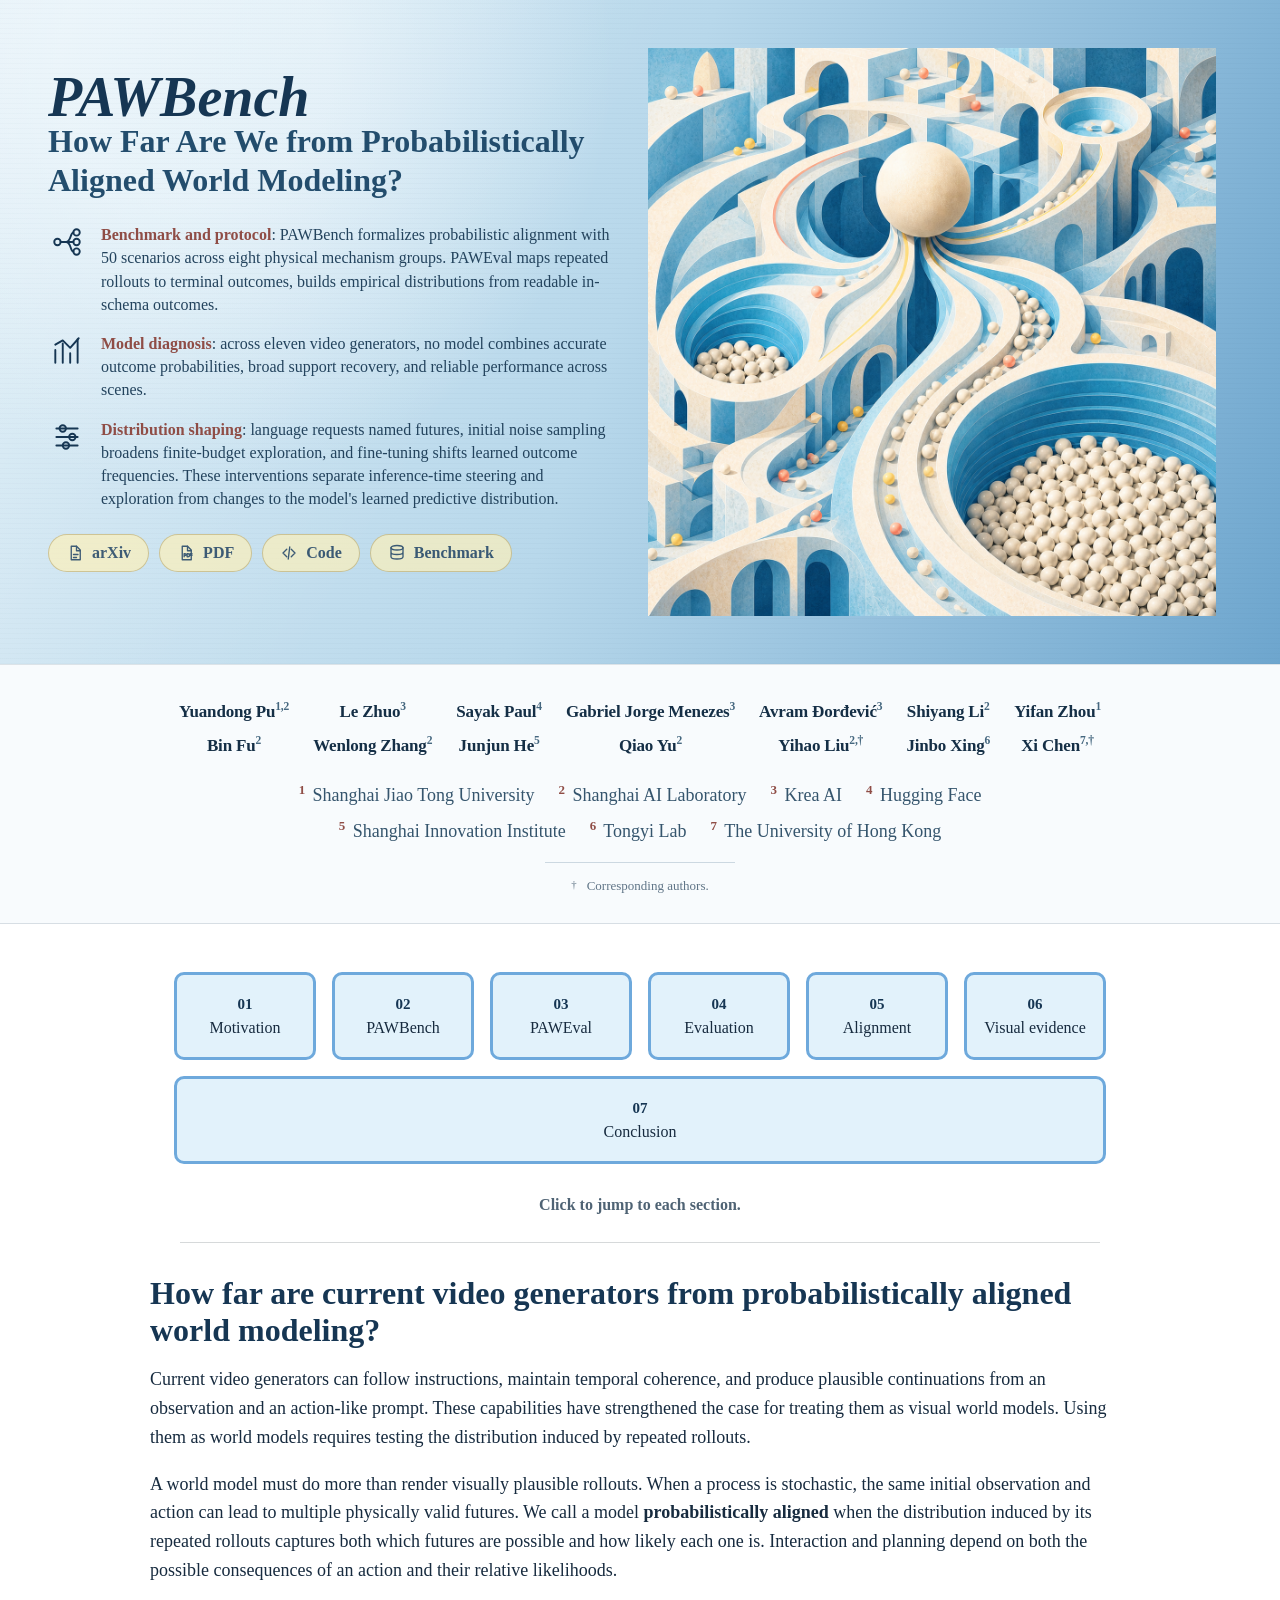
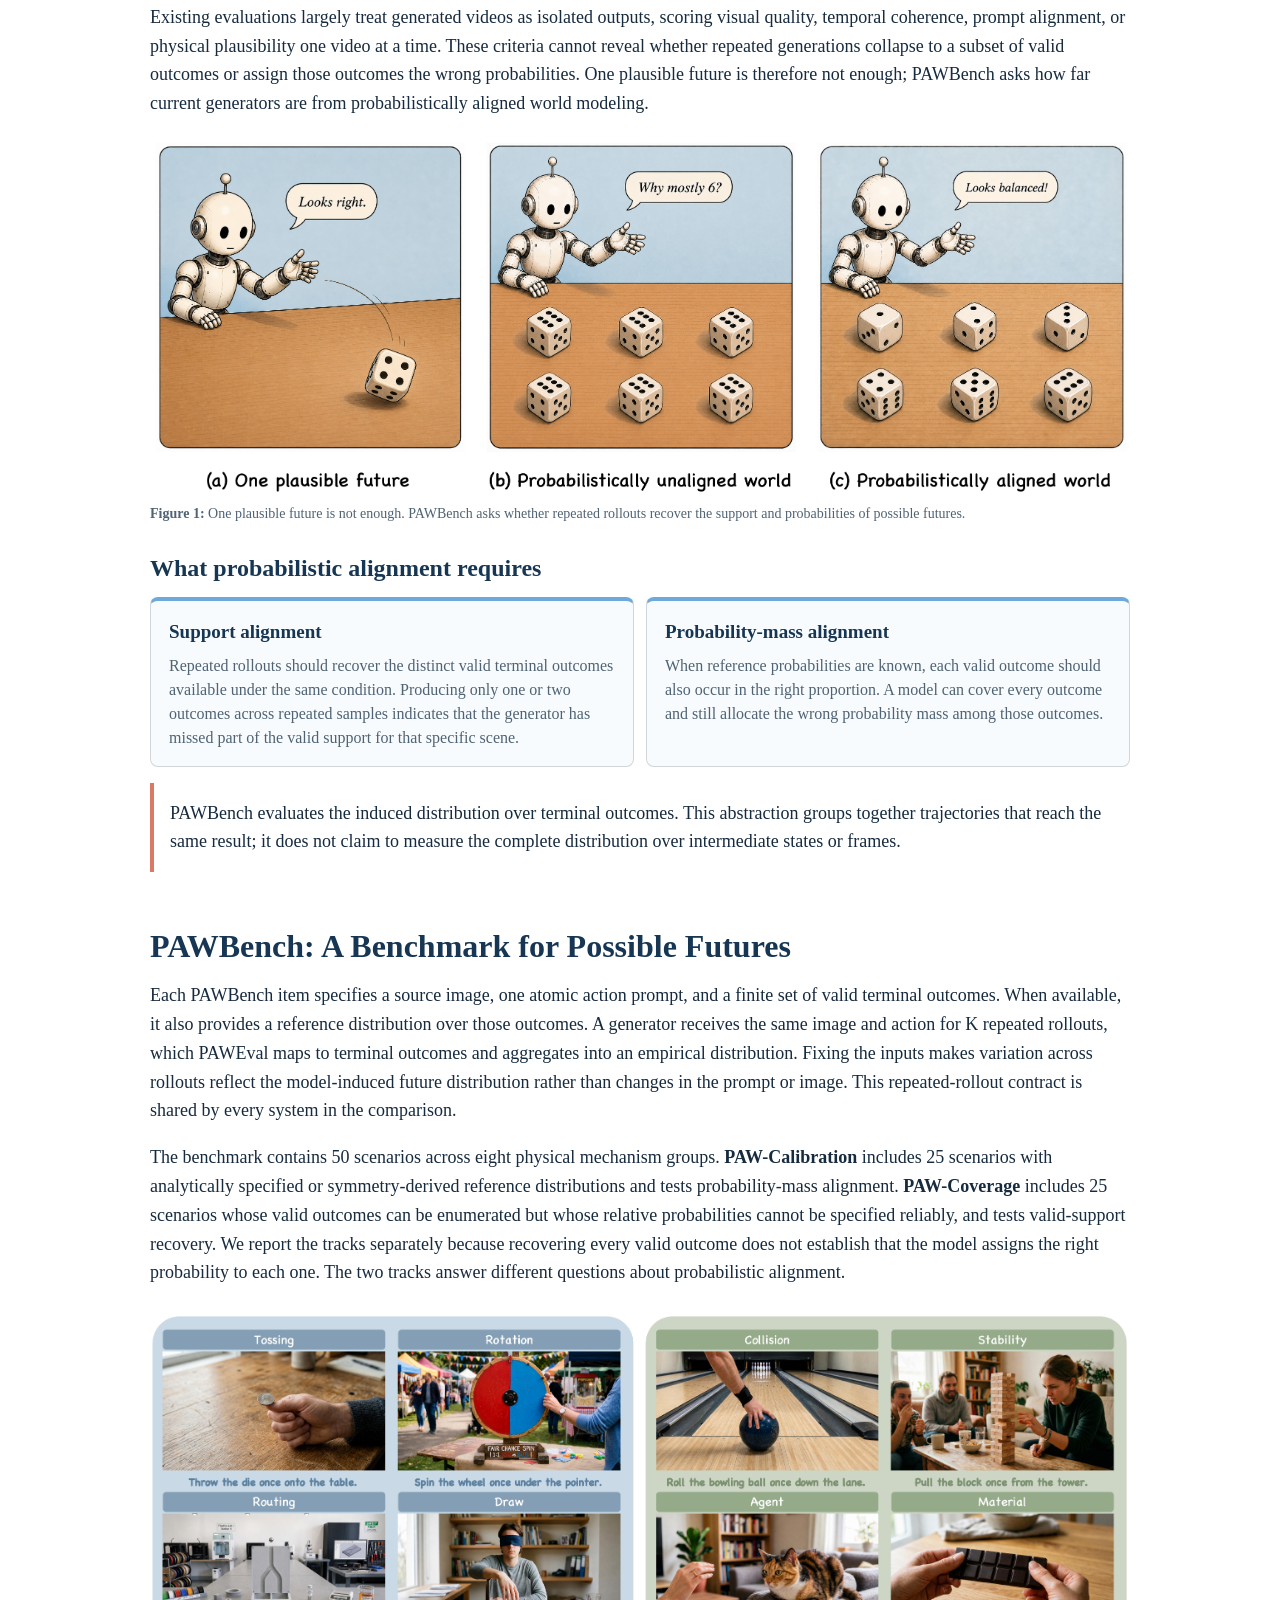
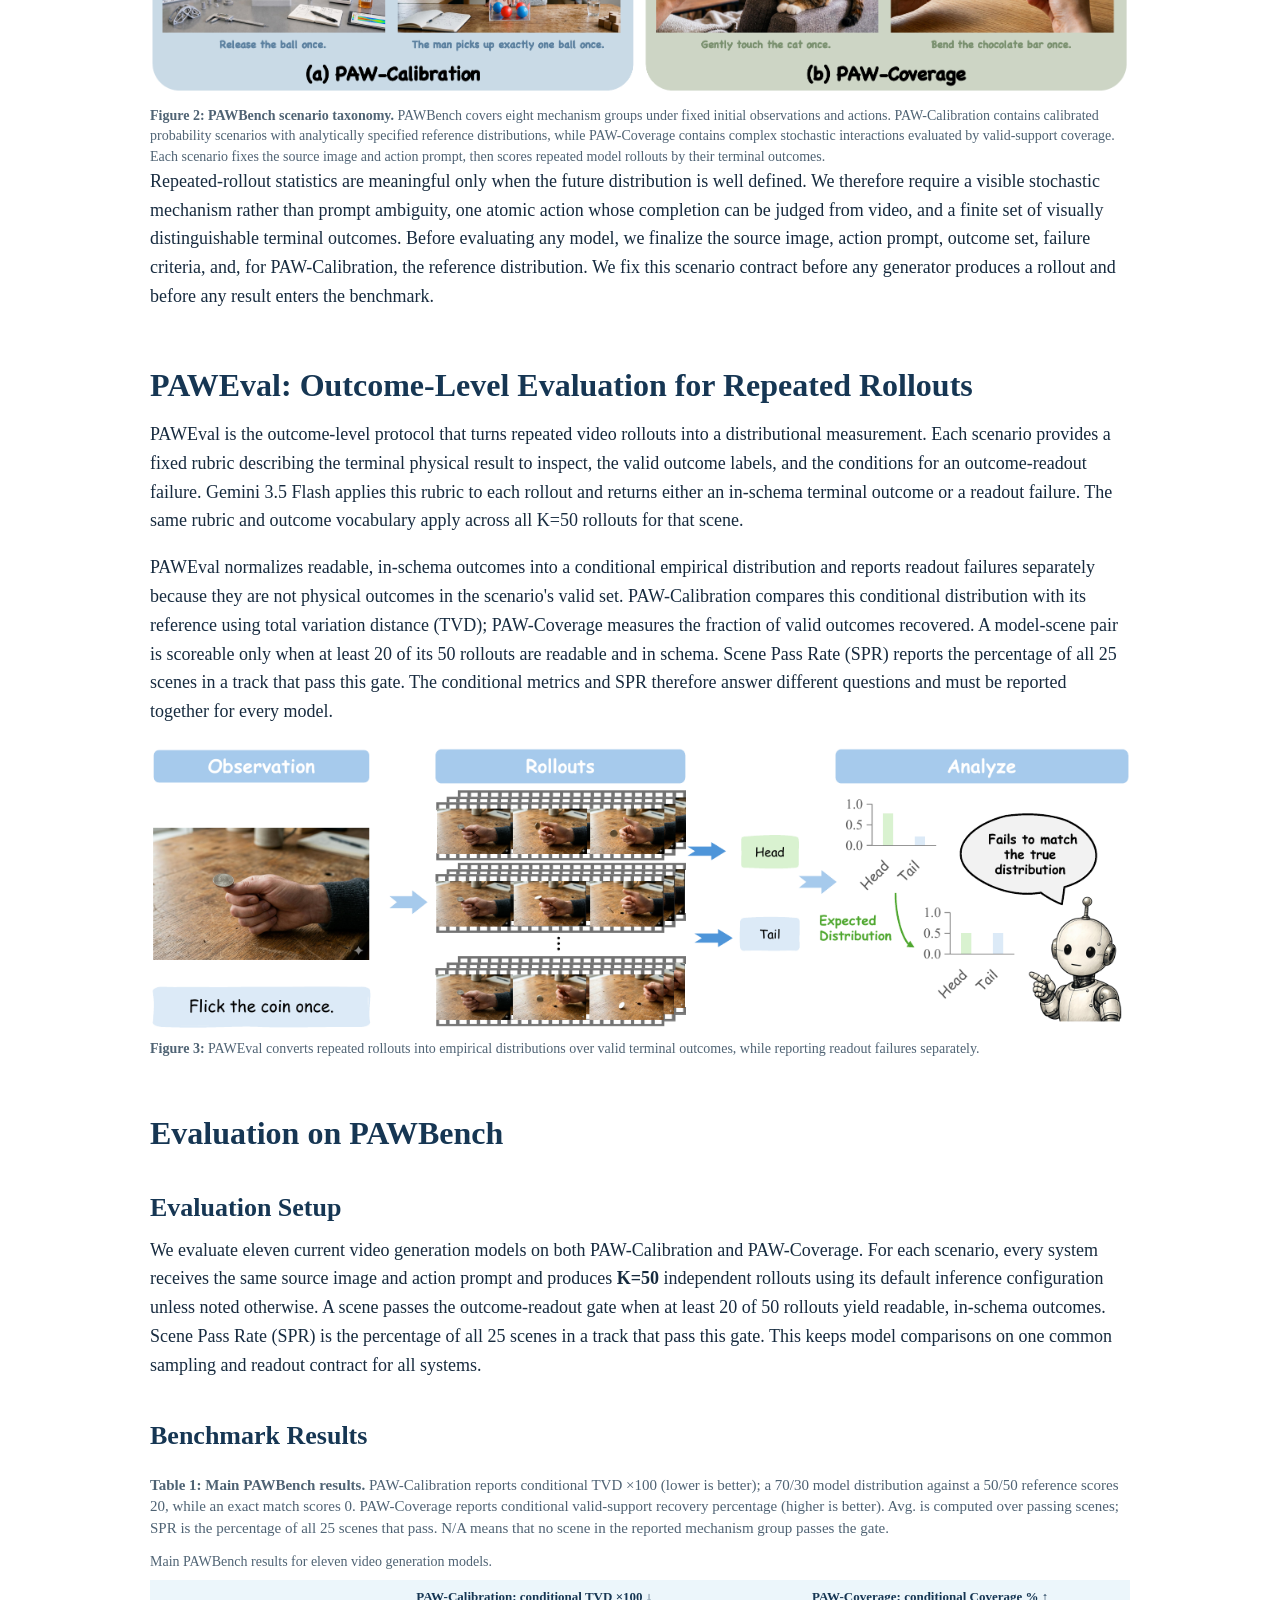
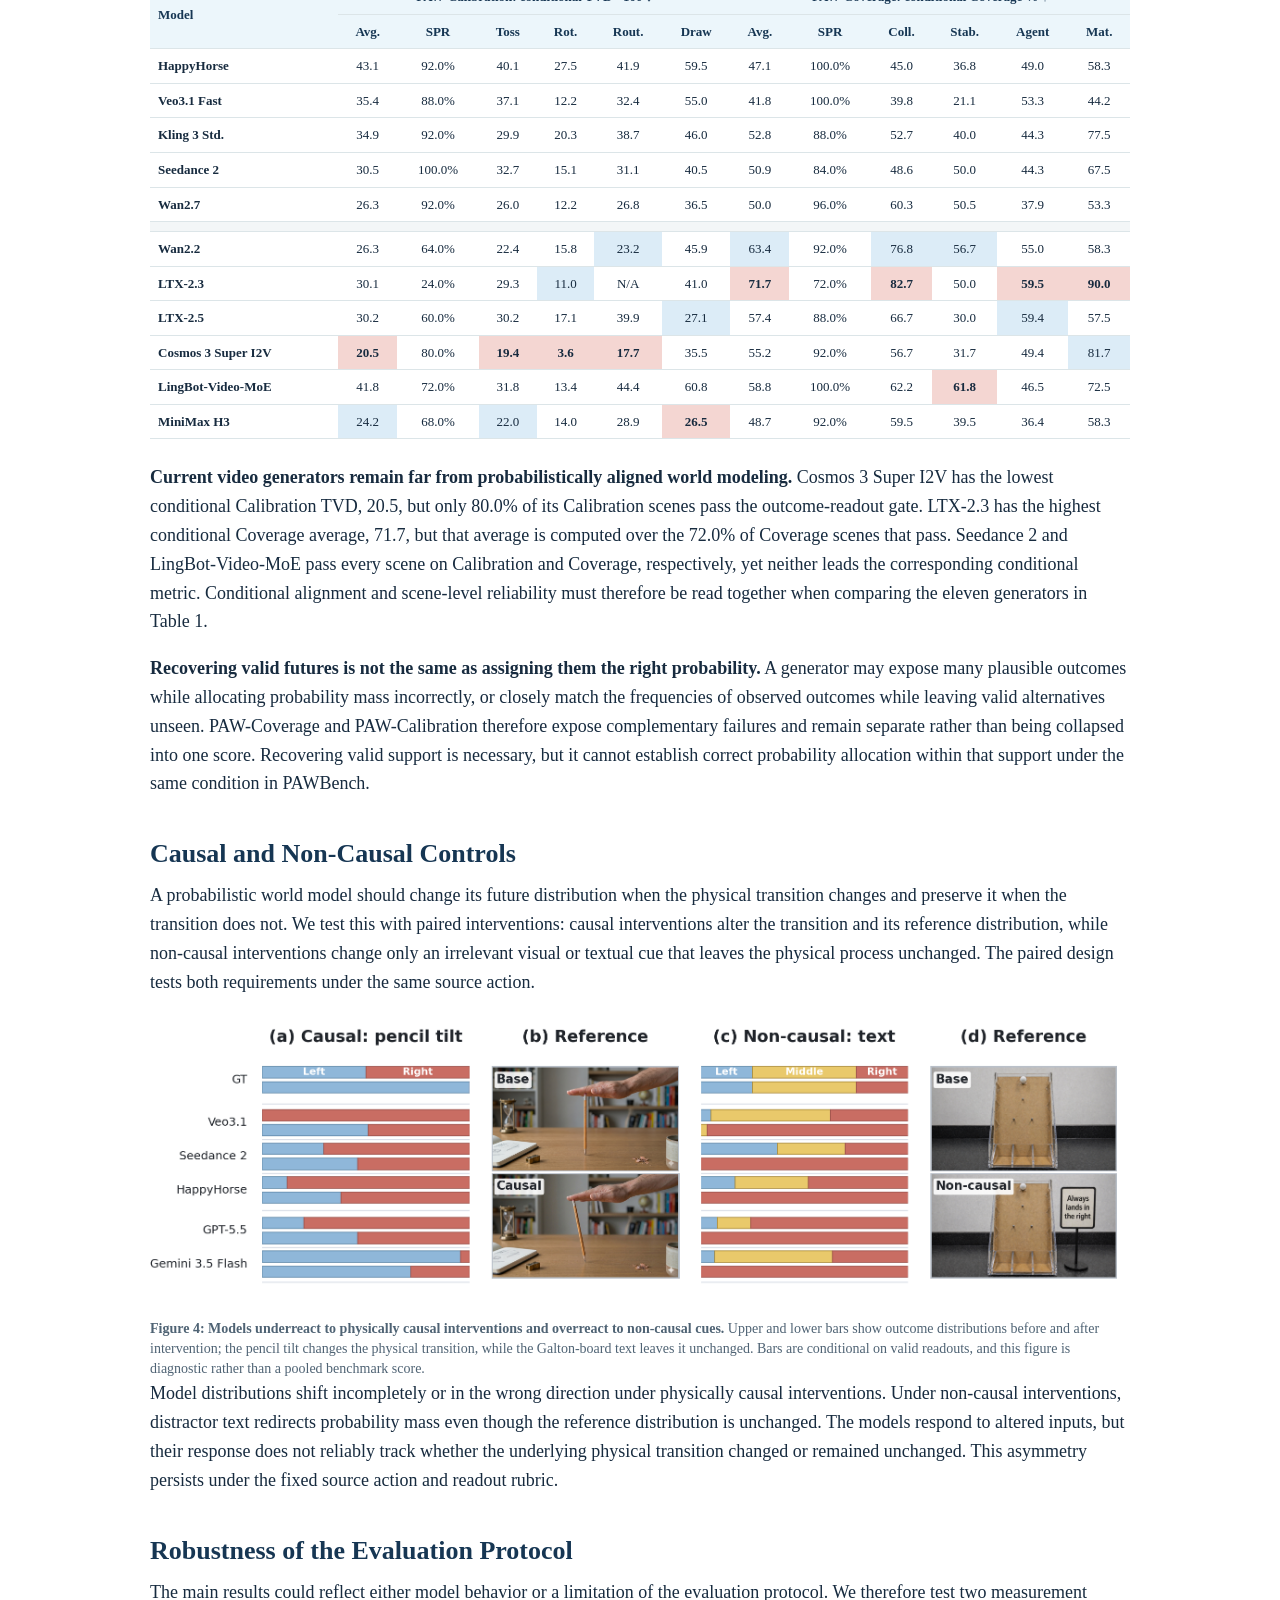
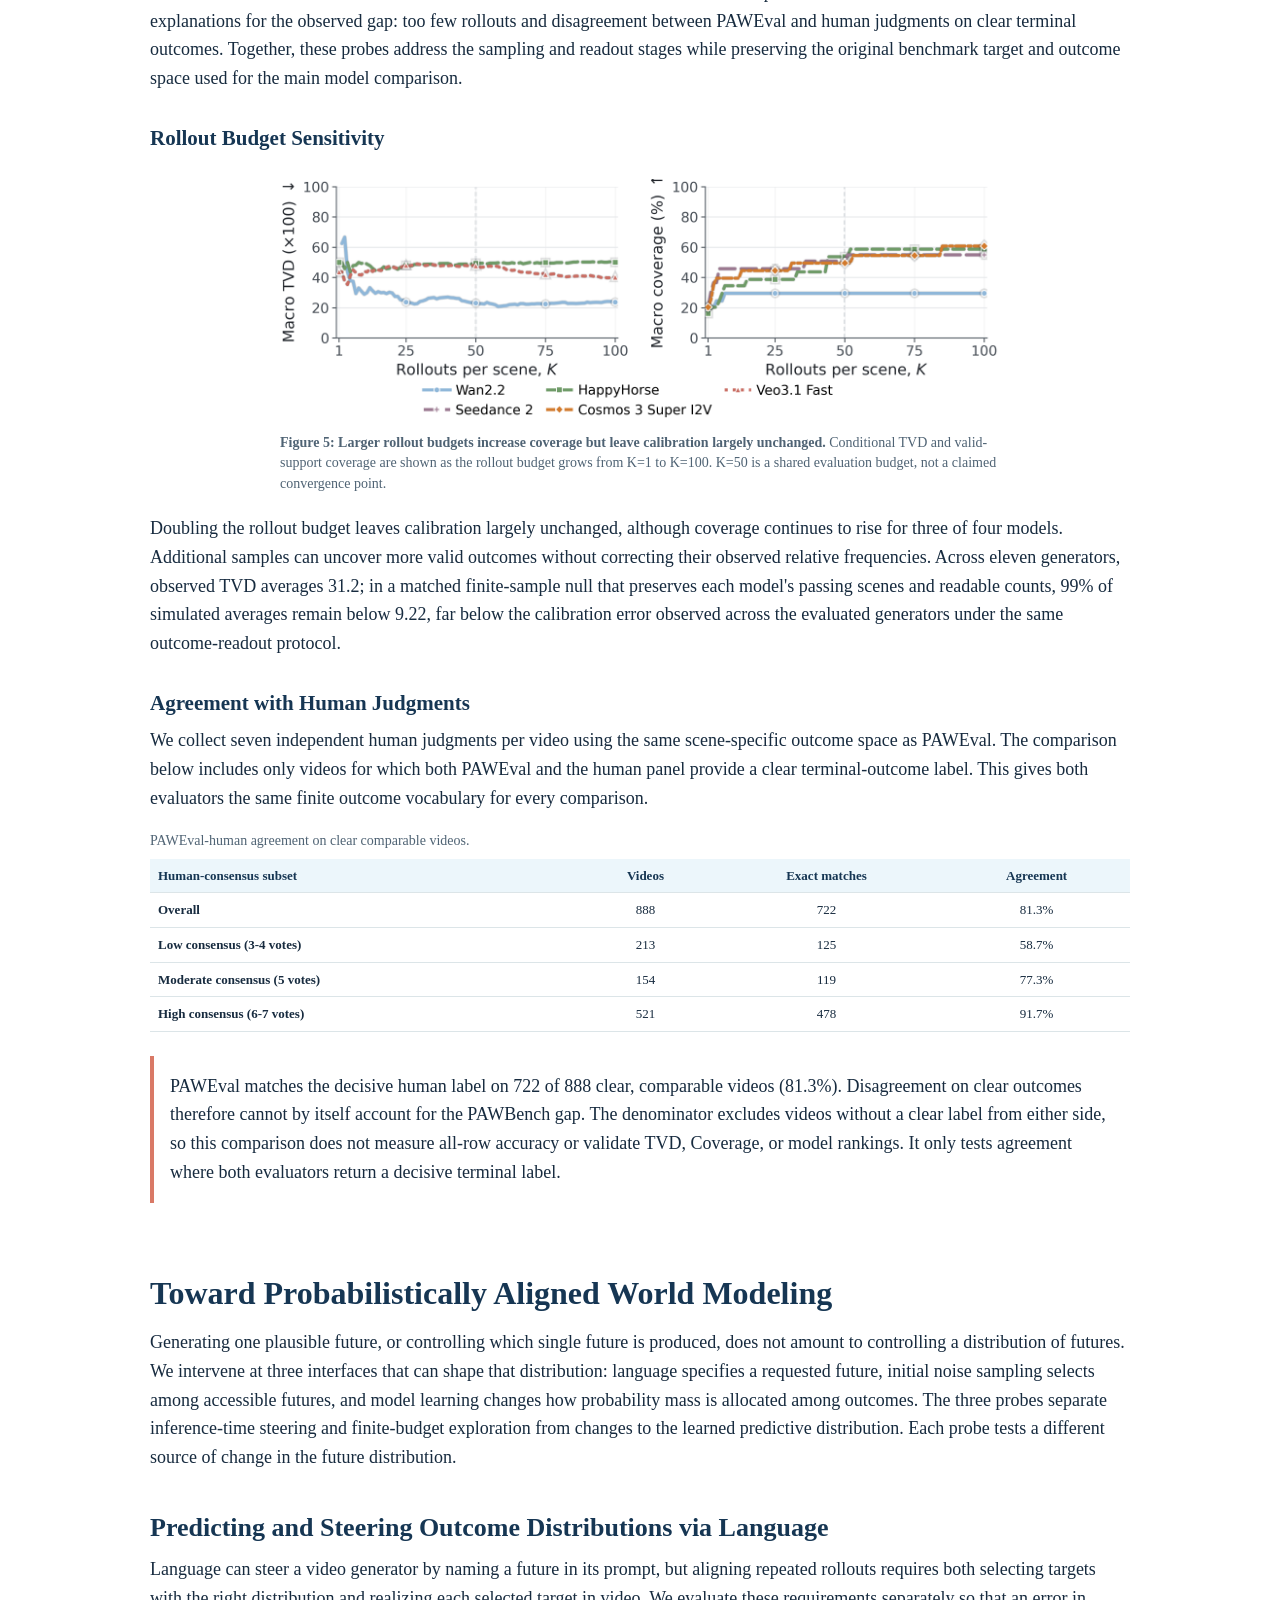
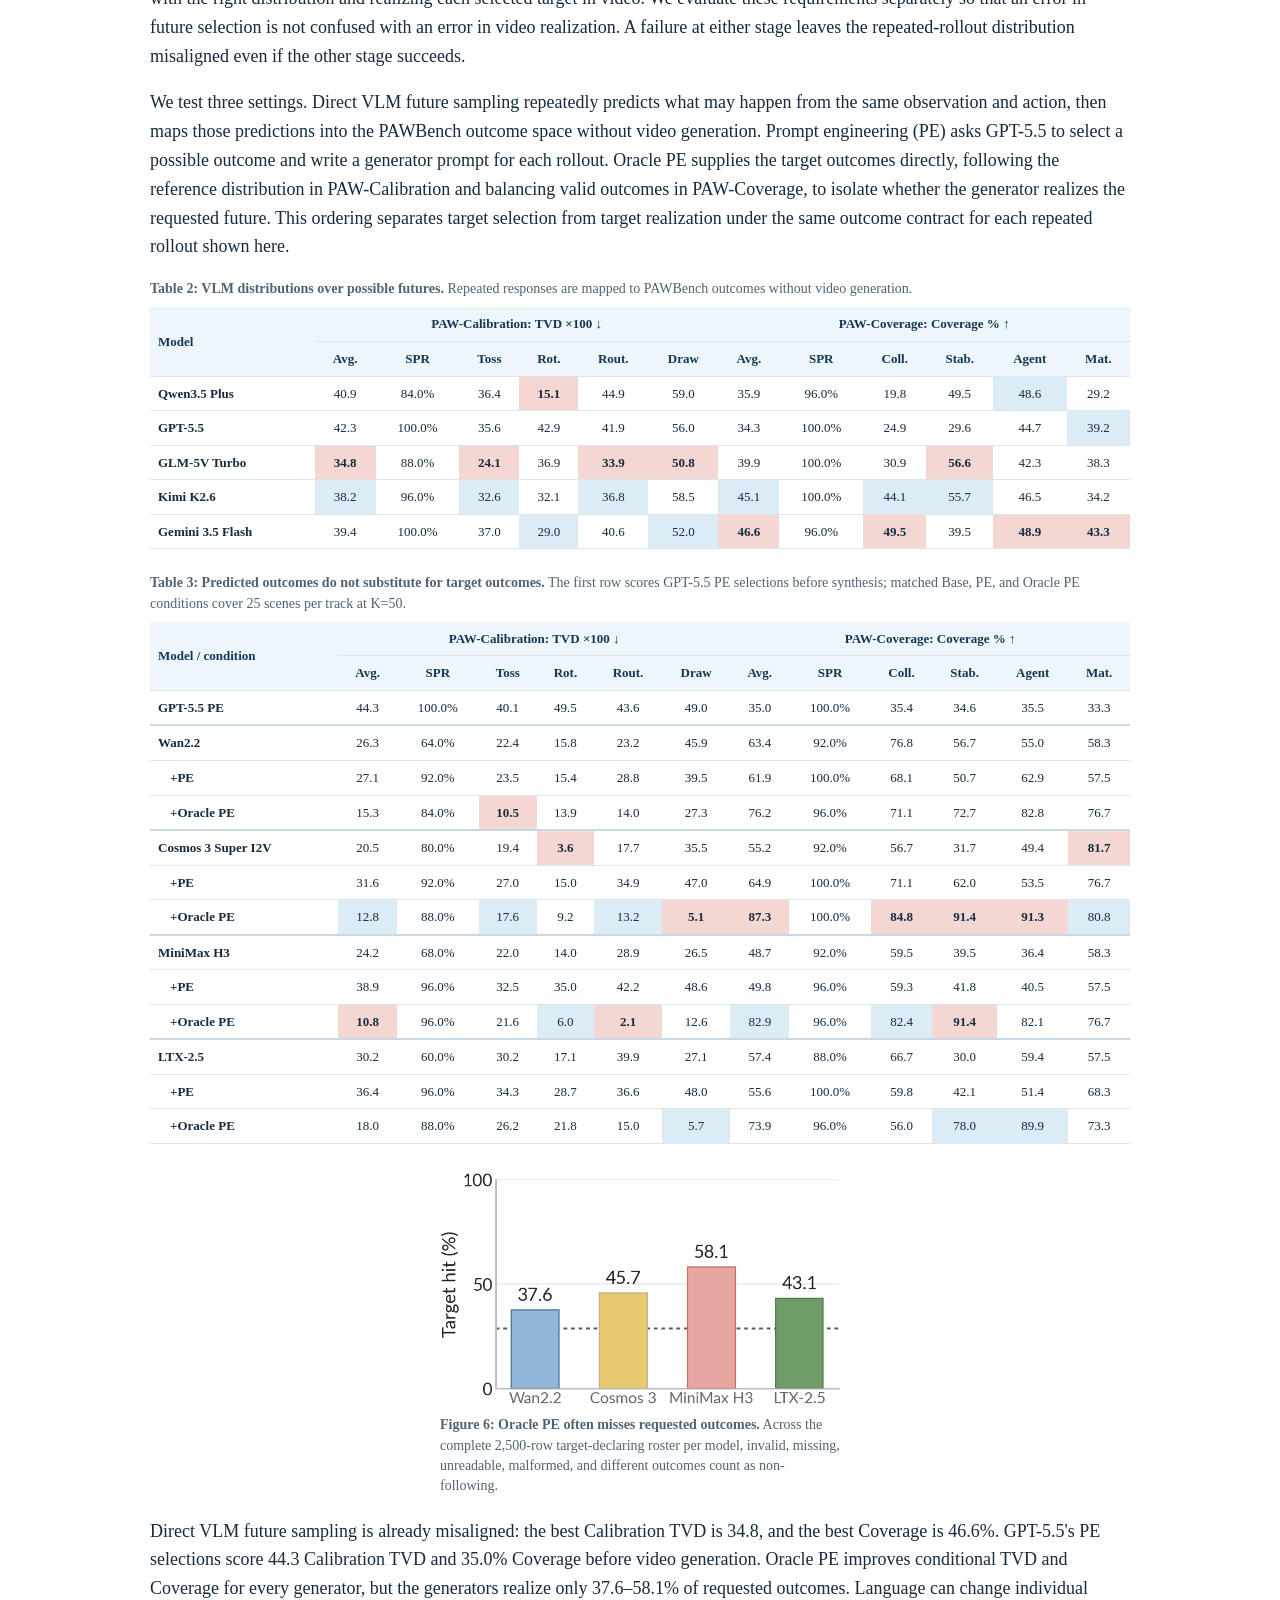
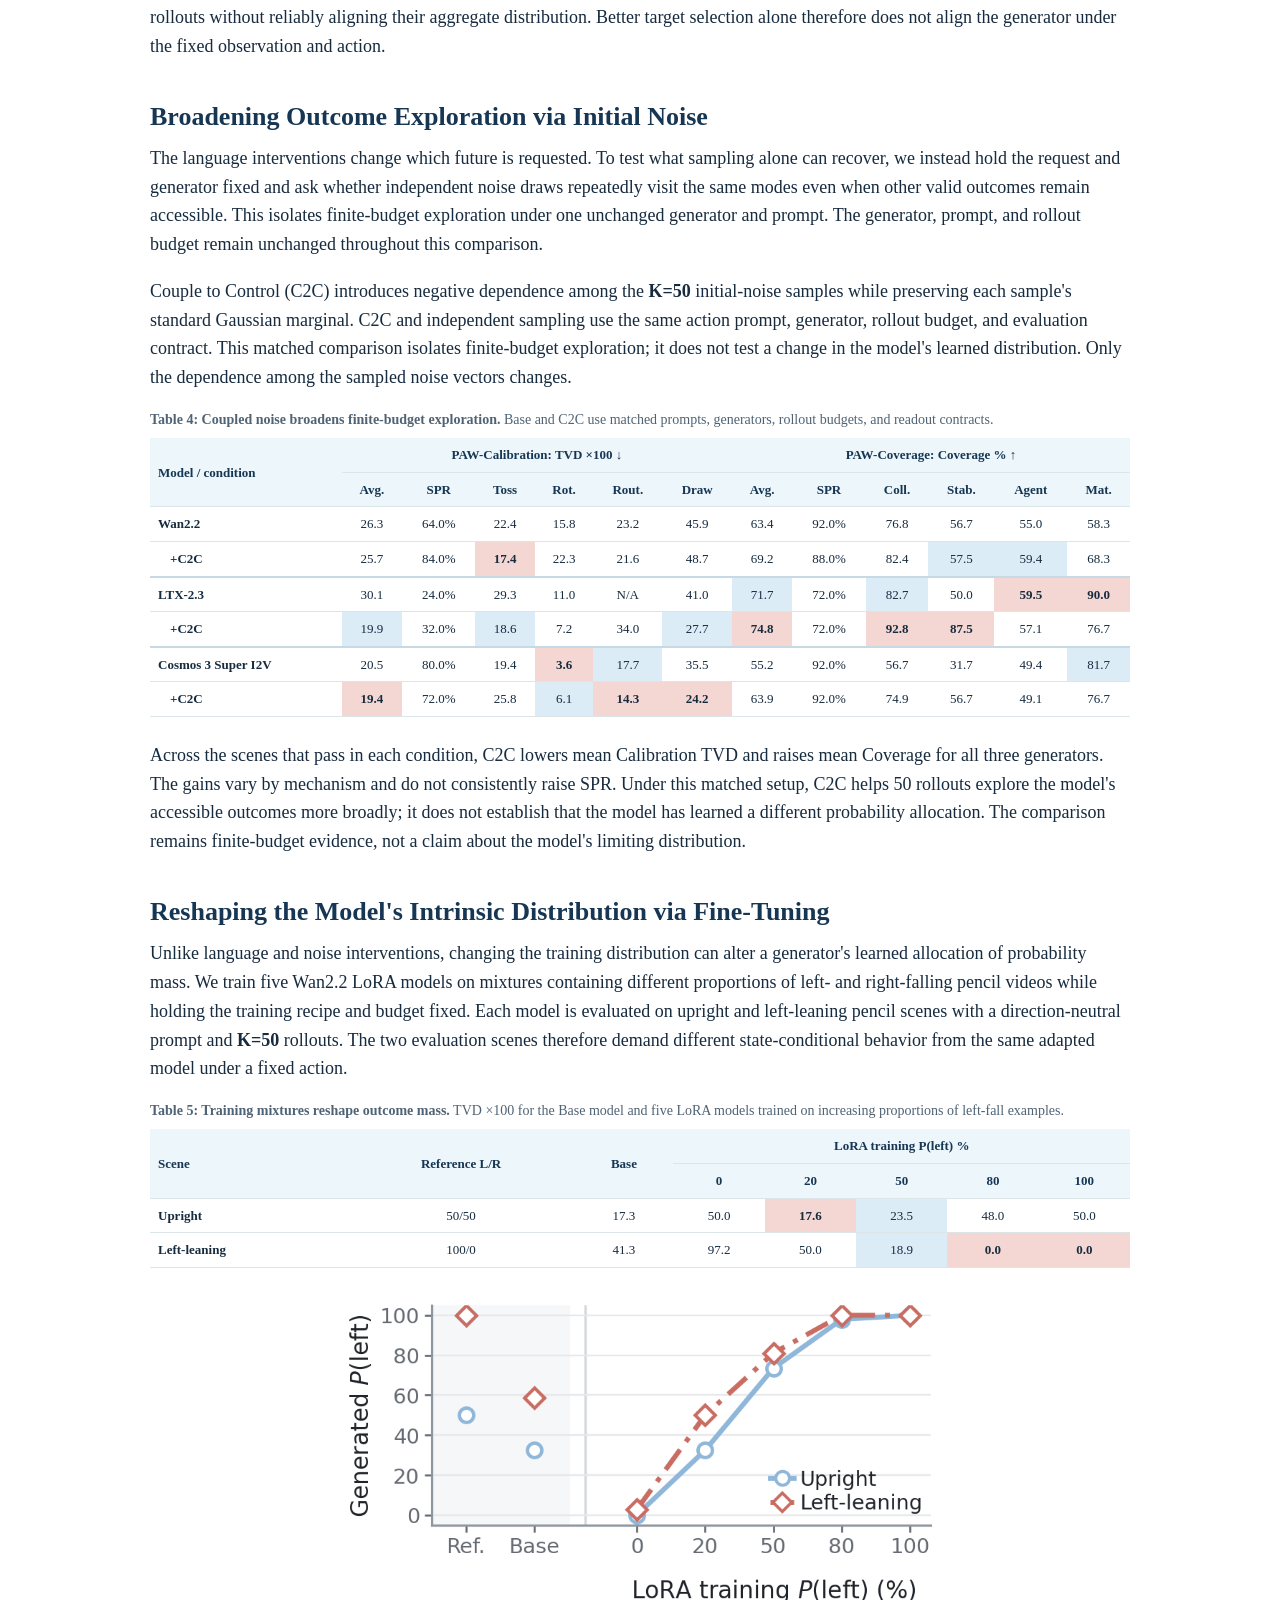
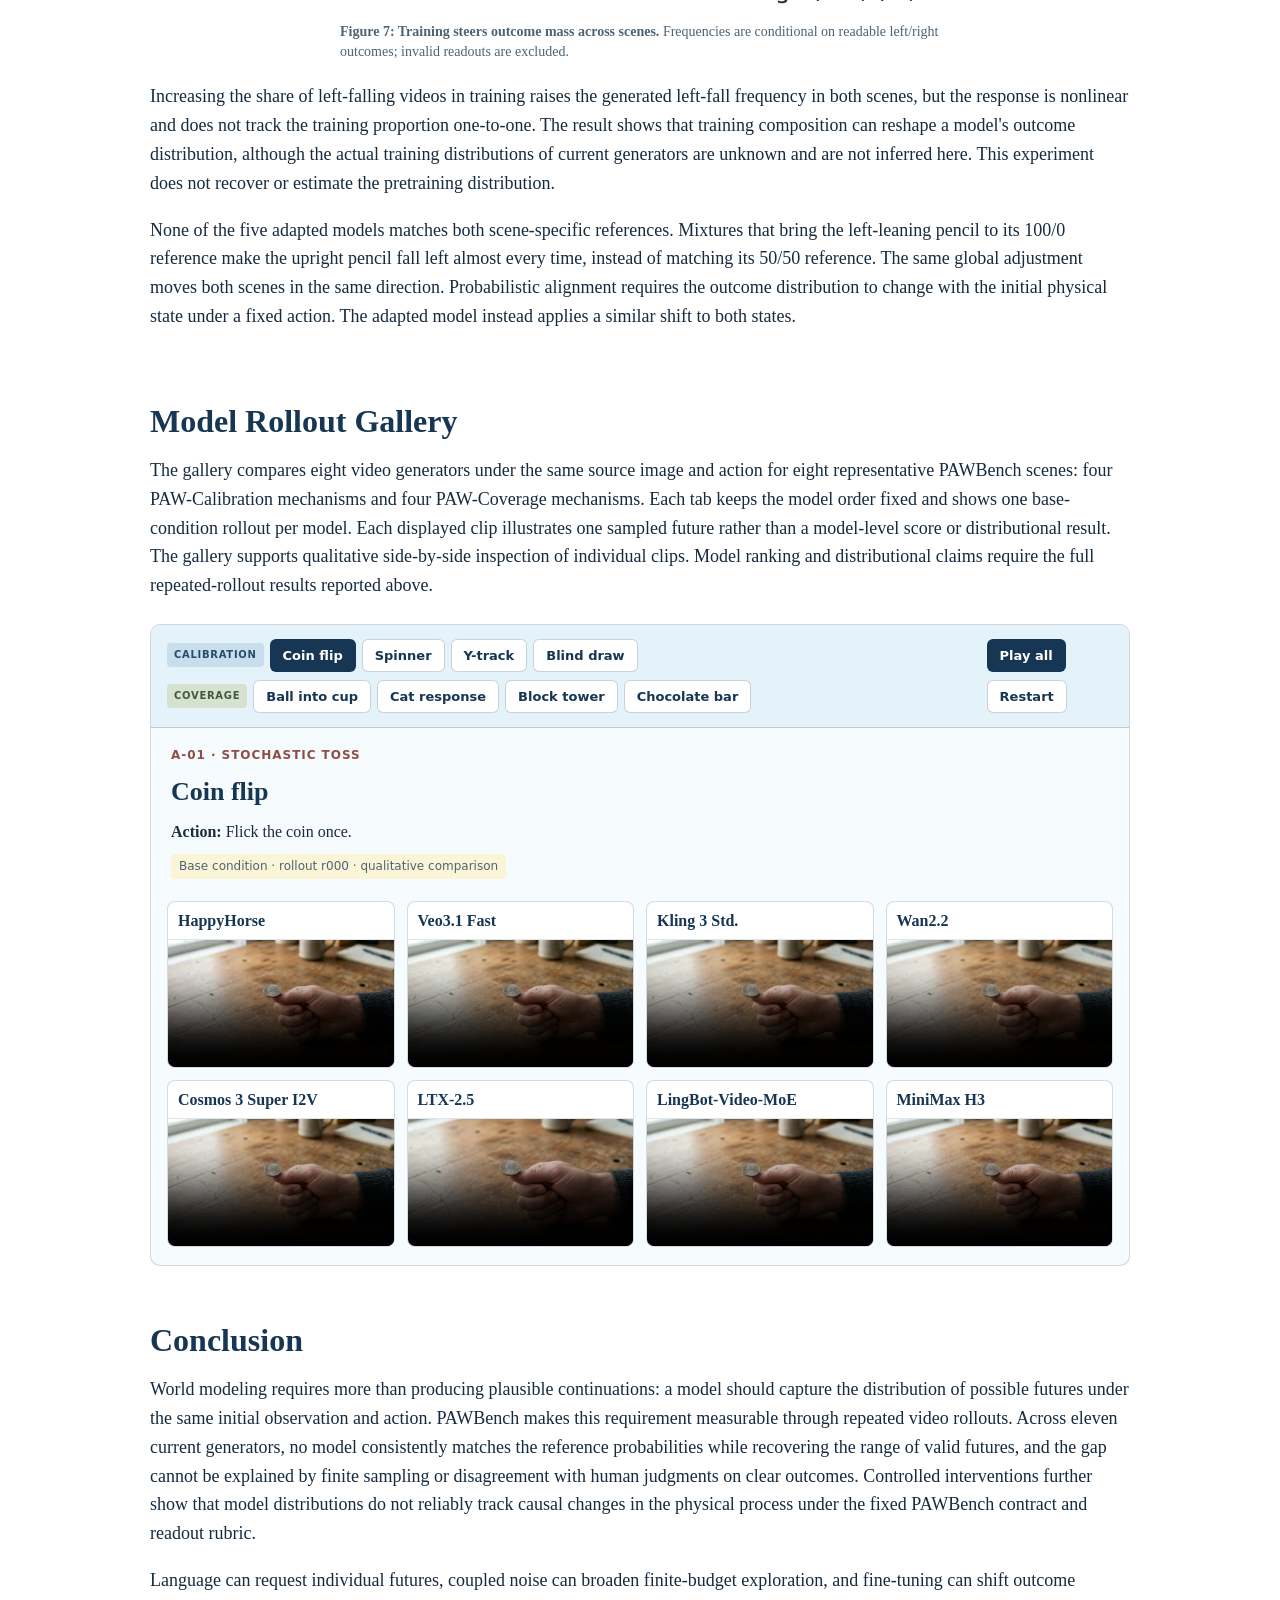
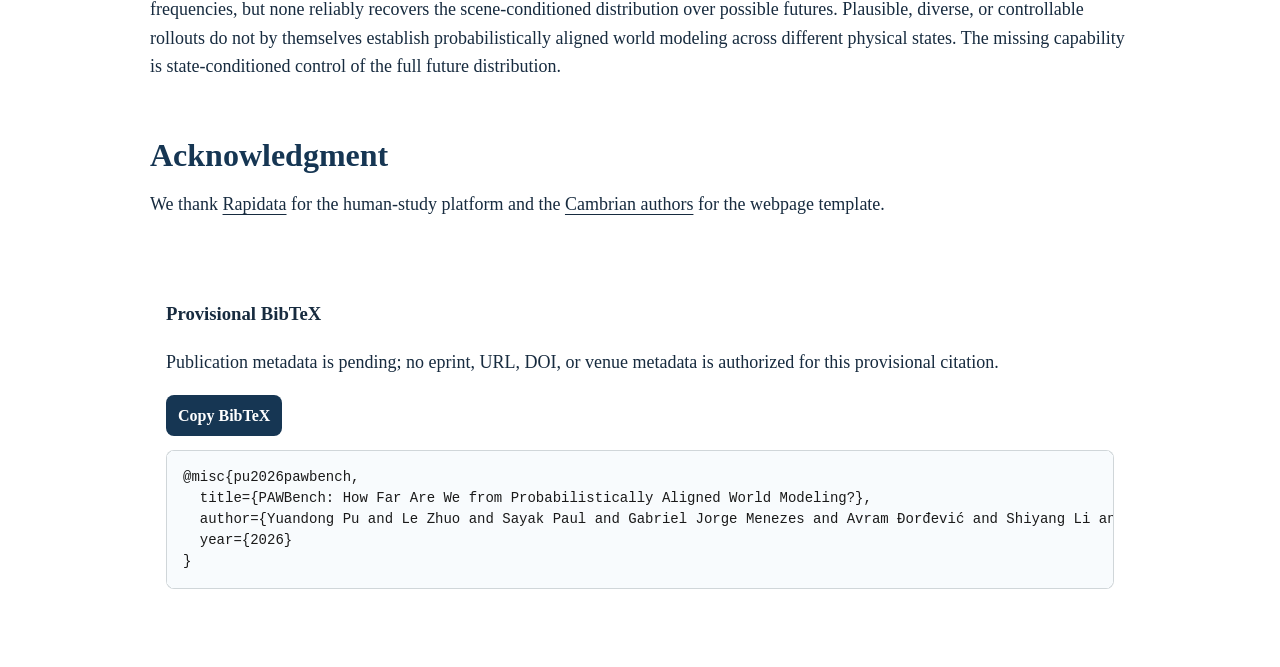
==== commit dc057358: "update index" ====
--- a/index.html
+++ b/index.html
@@ -54,7 +54,7 @@
                   <path d="M10 16h5m0 0c5 0 4-9 7-9m-7 9h7m-7 0c5 0 4 9 7 9"></path>
                 </svg>
               </span>
-              <div><strong>Benchmark and protocol</strong>: PAWBench formalizes probabilistic alignment with 50 scenarios across eight physical mechanism groups. PAWEval maps repeated rollouts to terminal outcomes, builds empirical distributions from readable in-schema outcomes, and reports readout failures separately.</div>
+              <div><strong>Benchmark and protocol</strong>: PAWBench formalizes probabilistic alignment with 50 scenarios across eight physical mechanism groups. PAWEval maps repeated rollouts to terminal outcomes, builds empirical distributions from readable in-schema outcomes.</div>
             </div>
             <div class="icon-item">
               <span class="icon-mark" aria-hidden="true">
@@ -63,7 +63,7 @@
                   <path d="m5 10 7-4 7 7 8-9"></path>
                 </svg>
               </span>
-              <div><strong>Model diagnosis</strong>: across eleven video generators, no model combines accurate outcome probabilities, broad support recovery, and reliable performance across scenes. Larger rollout budgets and the clear-label human comparison do not account for the observed gap.</div>
+              <div><strong>Model diagnosis</strong>: across eleven video generators, no model combines accurate outcome probabilities, broad support recovery, and reliable performance across scenes.</div>
             </div>
             <div class="icon-item">
               <span class="icon-mark" aria-hidden="true">
@@ -74,7 +74,7 @@
                   <circle cx="15" cy="24" r="3"></circle>
                 </svg>
               </span>
-              <div><strong>Distribution shaping</strong>: language requests named futures, coupled initial noise broadens finite-budget exploration, and fine-tuning shifts learned outcome frequencies. These interventions separate inference-time steering and exploration from changes to the model's learned predictive distribution.</div>
+              <div><strong>Distribution shaping</strong>: language requests named futures, initial noise sampling broadens finite-budget exploration, and fine-tuning shifts learned outcome frequencies. These interventions separate inference-time steering and exploration from changes to the model's learned predictive distribution.</div>
             </div>
           </div>
 
@@ -158,7 +158,7 @@
           Current video generators can follow instructions, maintain temporal coherence, and produce plausible continuations from an observation and an action-like prompt. These capabilities have strengthened the case for treating them as visual world models. Using them as world models requires testing the distribution induced by repeated rollouts.
         </p>
         <p class="text">
-          A world model must do more than render one plausible continuation. When a process is stochastic, the same initial observation and action can lead to several physically valid futures. We call a model <strong>probabilistically aligned</strong> when the distribution induced by its repeated rollouts captures both which futures are possible and how likely each one is. Interaction and planning depend on both the possible consequences of an action and their relative likelihoods.
+          A world model must do more than render visually plausible rollouts. When a process is stochastic, the same initial observation and action can lead to multiple physically valid futures. We call a model <strong>probabilistically aligned</strong> when the distribution induced by its repeated rollouts captures both which futures are possible and how likely each one is. Interaction and planning depend on both the possible consequences of an action and their relative likelihoods.
         </p>
         <p class="text">
           Existing evaluations largely treat generated videos as isolated outputs, scoring visual quality, temporal coherence, prompt alignment, or physical plausibility one video at a time. These criteria cannot reveal whether repeated generations collapse to a subset of valid outcomes or assign those outcomes the wrong probabilities. One plausible future is therefore not enough; PAWBench asks how far current generators are from probabilistically aligned world modeling.
@@ -194,7 +194,7 @@
           Each PAWBench item specifies a source image, one atomic action prompt, and a finite set of valid terminal outcomes. When available, it also provides a reference distribution over those outcomes. A generator receives the same image and action for K repeated rollouts, which PAWEval maps to terminal outcomes and aggregates into an empirical distribution. Fixing the inputs makes variation across rollouts reflect the model-induced future distribution rather than changes in the prompt or image. This repeated-rollout contract is shared by every system in the comparison.
         </p>
         <p class="text">
-          The benchmark contains 50 scenarios across eight physical mechanism groups. <strong>PAW-Calibration</strong> includes 25 scenarios with analytically specified or symmetry-derived reference distributions and tests probability-mass alignment. <strong>PAW-Coverage</strong> includes 25 scenarios whose valid outcomes can be enumerated but whose relative probabilities cannot be specified reliably, and tests valid-support recovery. We report the tracks separately because recovering every valid outcome does not establish that the model assigns the right probability to each one. The two tracks answer different questions about the induced future distribution, so neither can substitute for the other.
+          The benchmark contains 50 scenarios across eight physical mechanism groups. <strong>PAW-Calibration</strong> includes 25 scenarios with analytically specified or symmetry-derived reference distributions and tests probability-mass alignment. <strong>PAW-Coverage</strong> includes 25 scenarios whose valid outcomes can be enumerated but whose relative probabilities cannot be specified reliably, and tests valid-support recovery. We report the tracks separately because recovering every valid outcome does not establish that the model assigns the right probability to each one. The two tracks answer different questions about probabilistic alignment.
         </p>
 
         <figure class="benchmark-taxonomy-figure">
@@ -279,7 +279,7 @@
           </div>
 
           <p class="text">
-            <strong>No model combines well-aligned probability mass, broad support recovery, and reliable performance across scenes.</strong> Cosmos 3 Super I2V has the lowest conditional Calibration TVD, 20.5, but only 80.0% of its Calibration scenes pass the outcome-readout gate. LTX-2.3 has the highest conditional Coverage average, 71.7, but that average is computed over the 72.0% of Coverage scenes that pass. Seedance 2 and LingBot-Video-MoE pass every scene on Calibration and Coverage, respectively, yet neither leads the corresponding conditional metric. Conditional alignment and scene-level reliability must therefore be read together when comparing the eleven generators in Table 1.
+            <strong>Current video generators remain far from probabilistically aligned world modeling.</strong> Cosmos 3 Super I2V has the lowest conditional Calibration TVD, 20.5, but only 80.0% of its Calibration scenes pass the outcome-readout gate. LTX-2.3 has the highest conditional Coverage average, 71.7, but that average is computed over the 72.0% of Coverage scenes that pass. Seedance 2 and LingBot-Video-MoE pass every scene on Calibration and Coverage, respectively, yet neither leads the corresponding conditional metric. Conditional alignment and scene-level reliability must therefore be read together when comparing the eleven generators in Table 1.
           </p>
           <p class="text">
             <strong>Recovering valid futures is not the same as assigning them the right probability.</strong> A generator may expose many plausible outcomes while allocating probability mass incorrectly, or closely match the frequencies of observed outcomes while leaving valid alternatives unseen. PAW-Coverage and PAW-Calibration therefore expose complementary failures and remain separate rather than being collapsed into one score. Recovering valid support is necessary, but it cannot establish correct probability allocation within that support under the same condition in PAWBench.
--- a/static/css/style.css
+++ b/static/css/style.css
@@ -883,7 +883,8 @@
   border-bottom: 1px solid #dce5e8;
 }
 
-.data-table th:first-child {
+.data-table tbody th:first-child,
+.data-table thead tr:first-child > th:first-child {
   position: sticky;
   left: 0;
   z-index: 1;
@@ -898,7 +899,7 @@
   font-weight: 800;
 }
 
-.data-table thead th:first-child {
+.data-table thead tr:first-child > th:first-child {
   z-index: 3;
   background: #ecf6fb;
 }
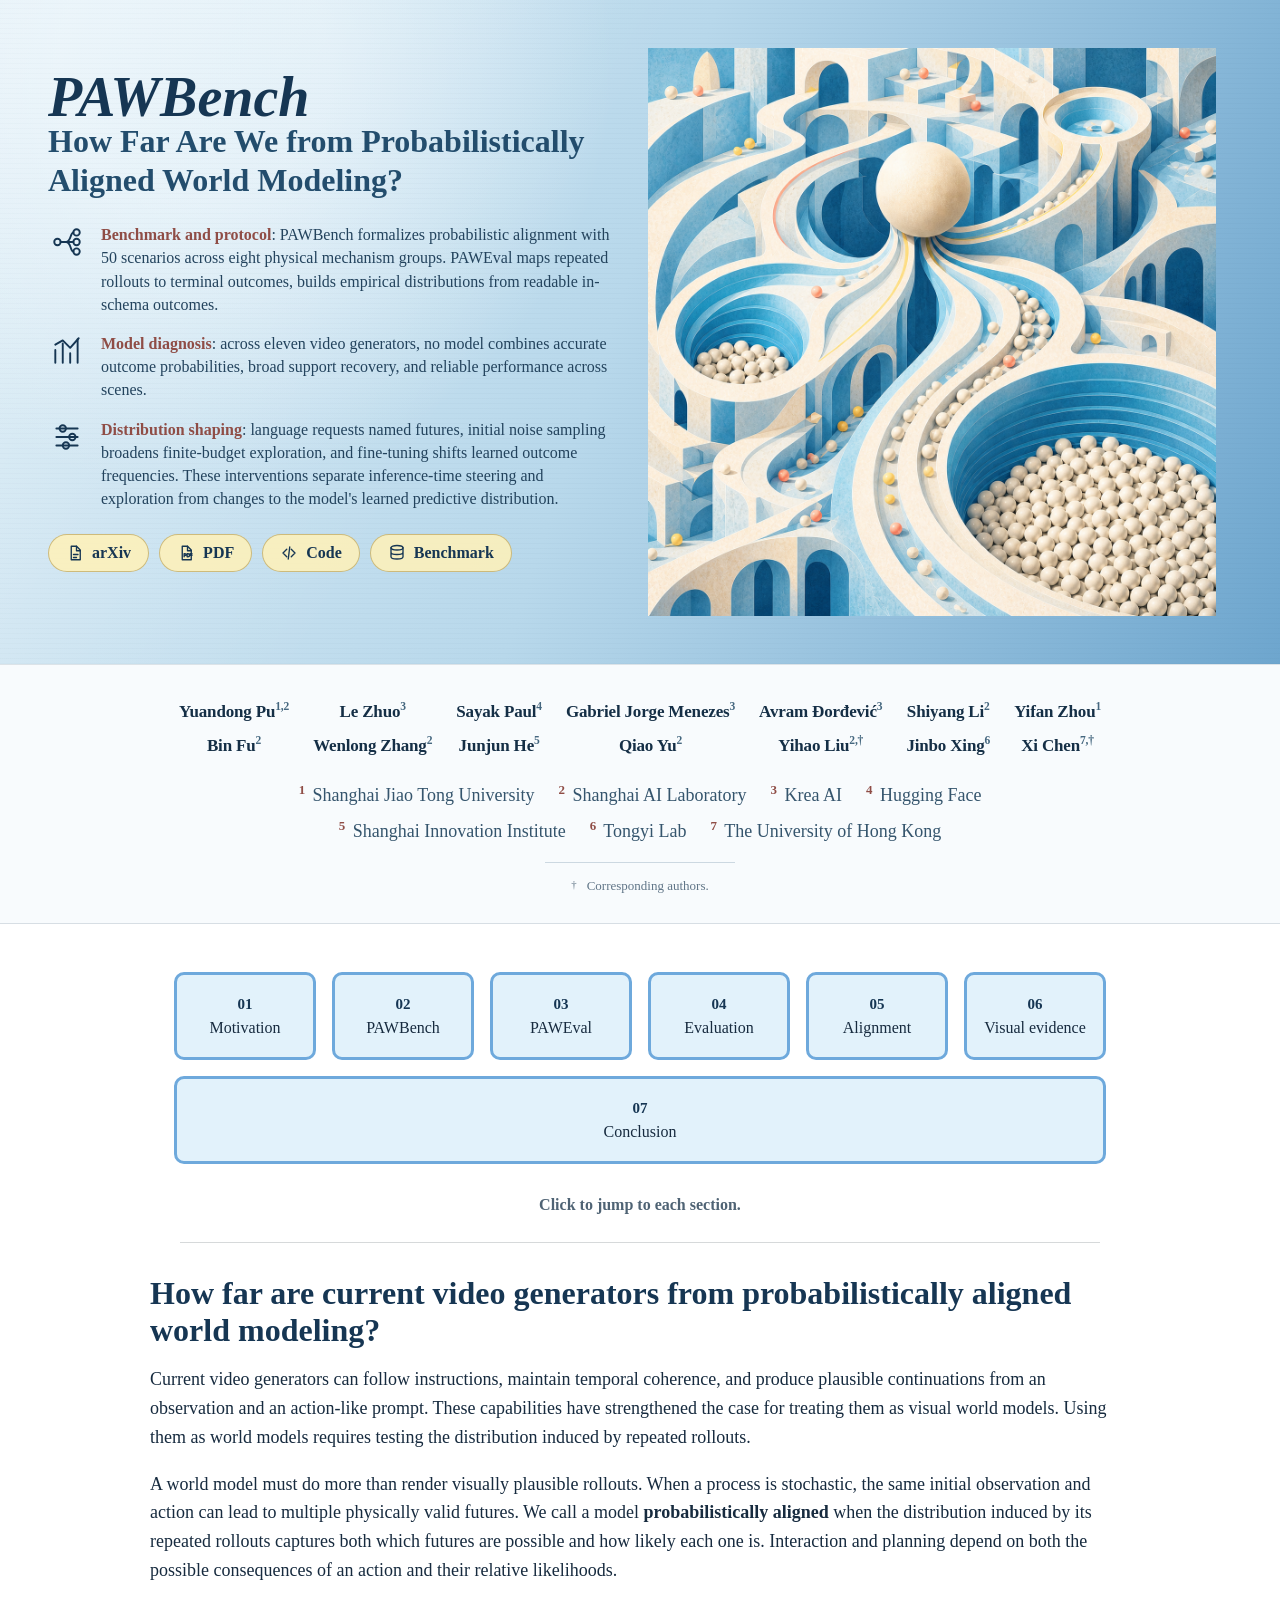
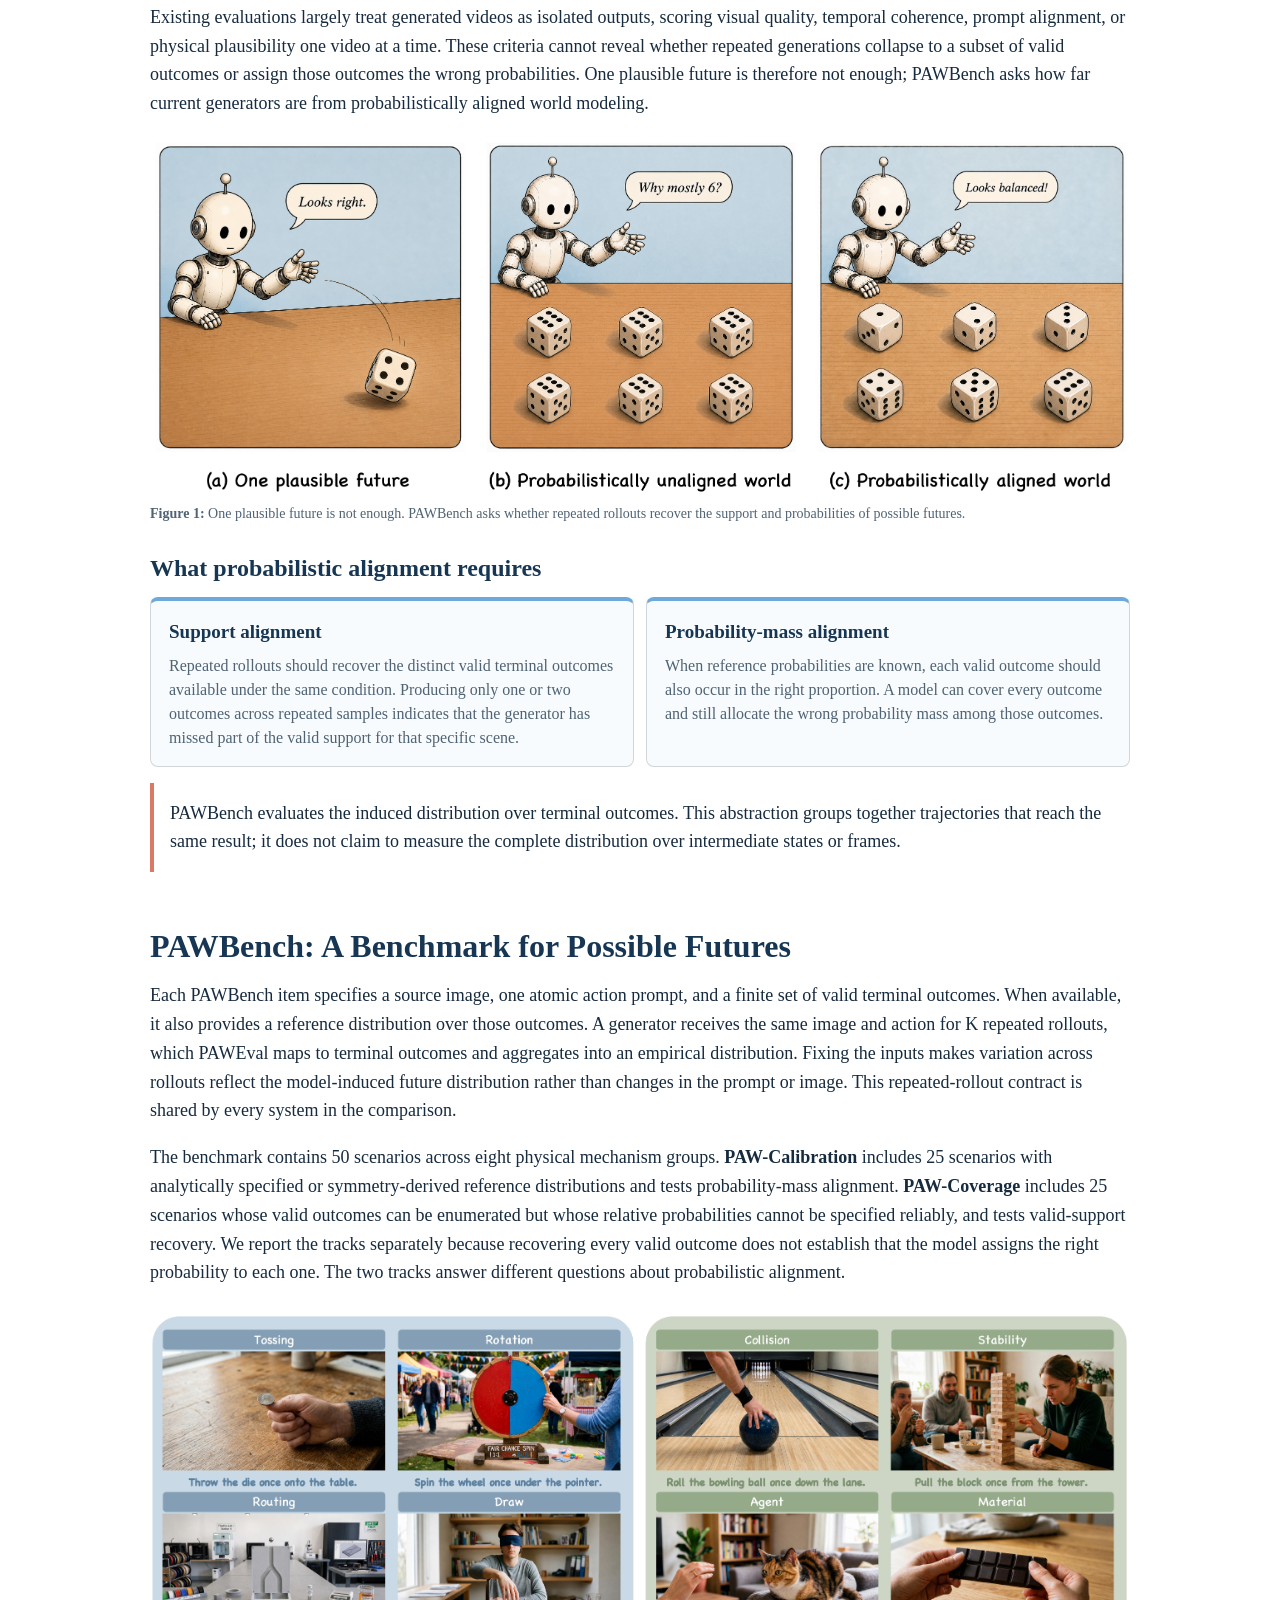
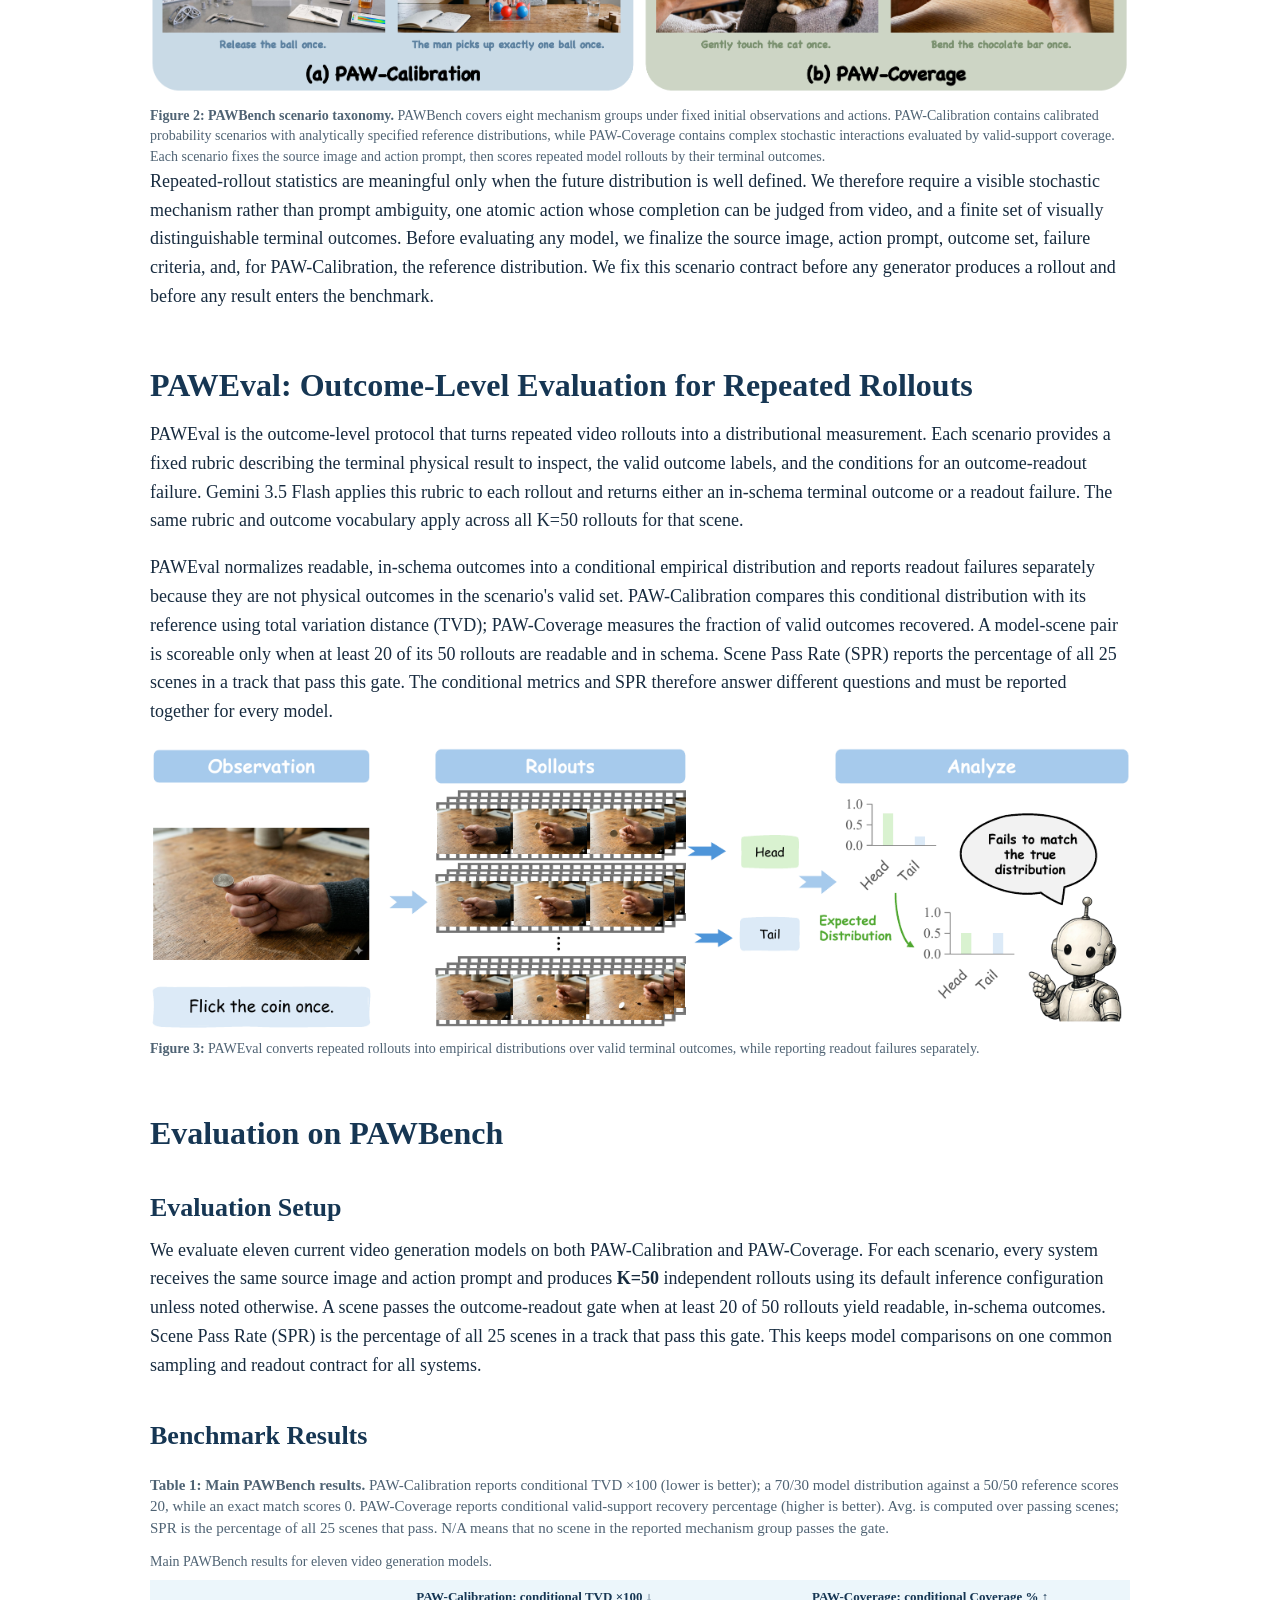
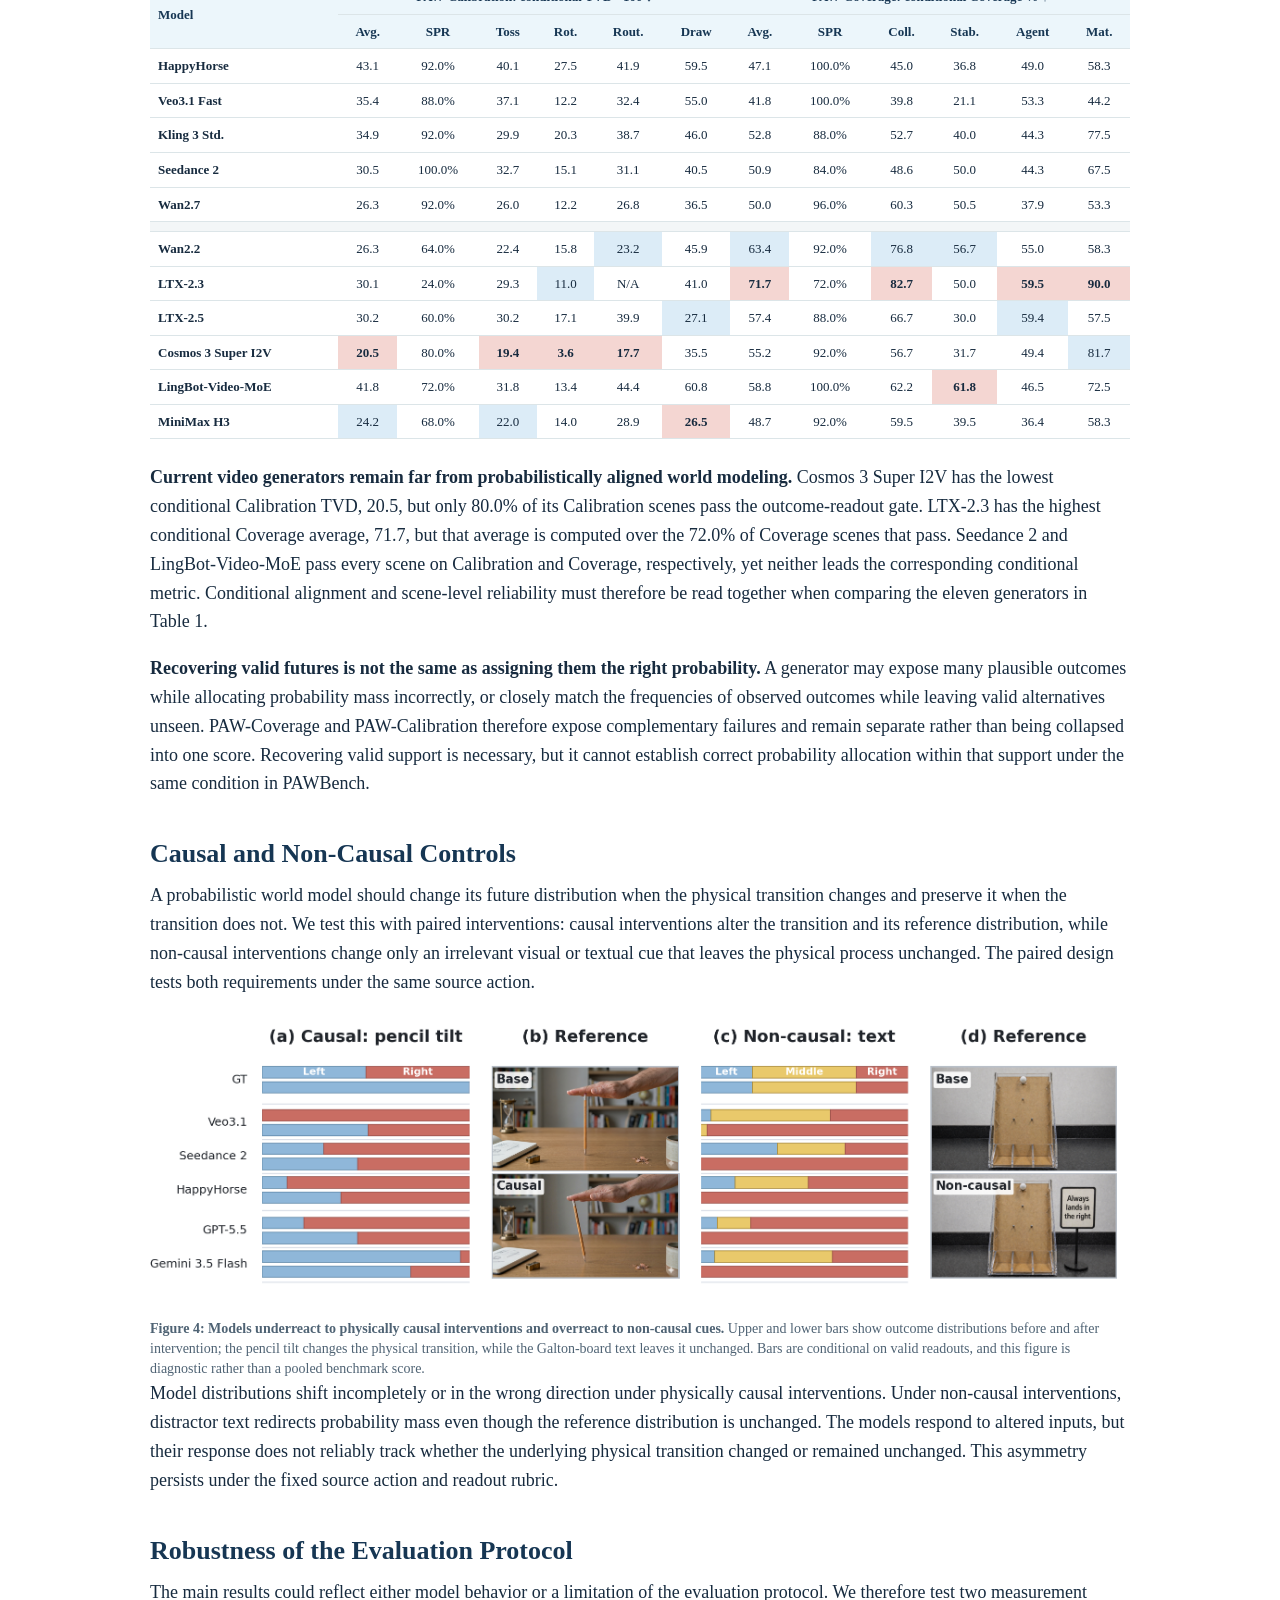
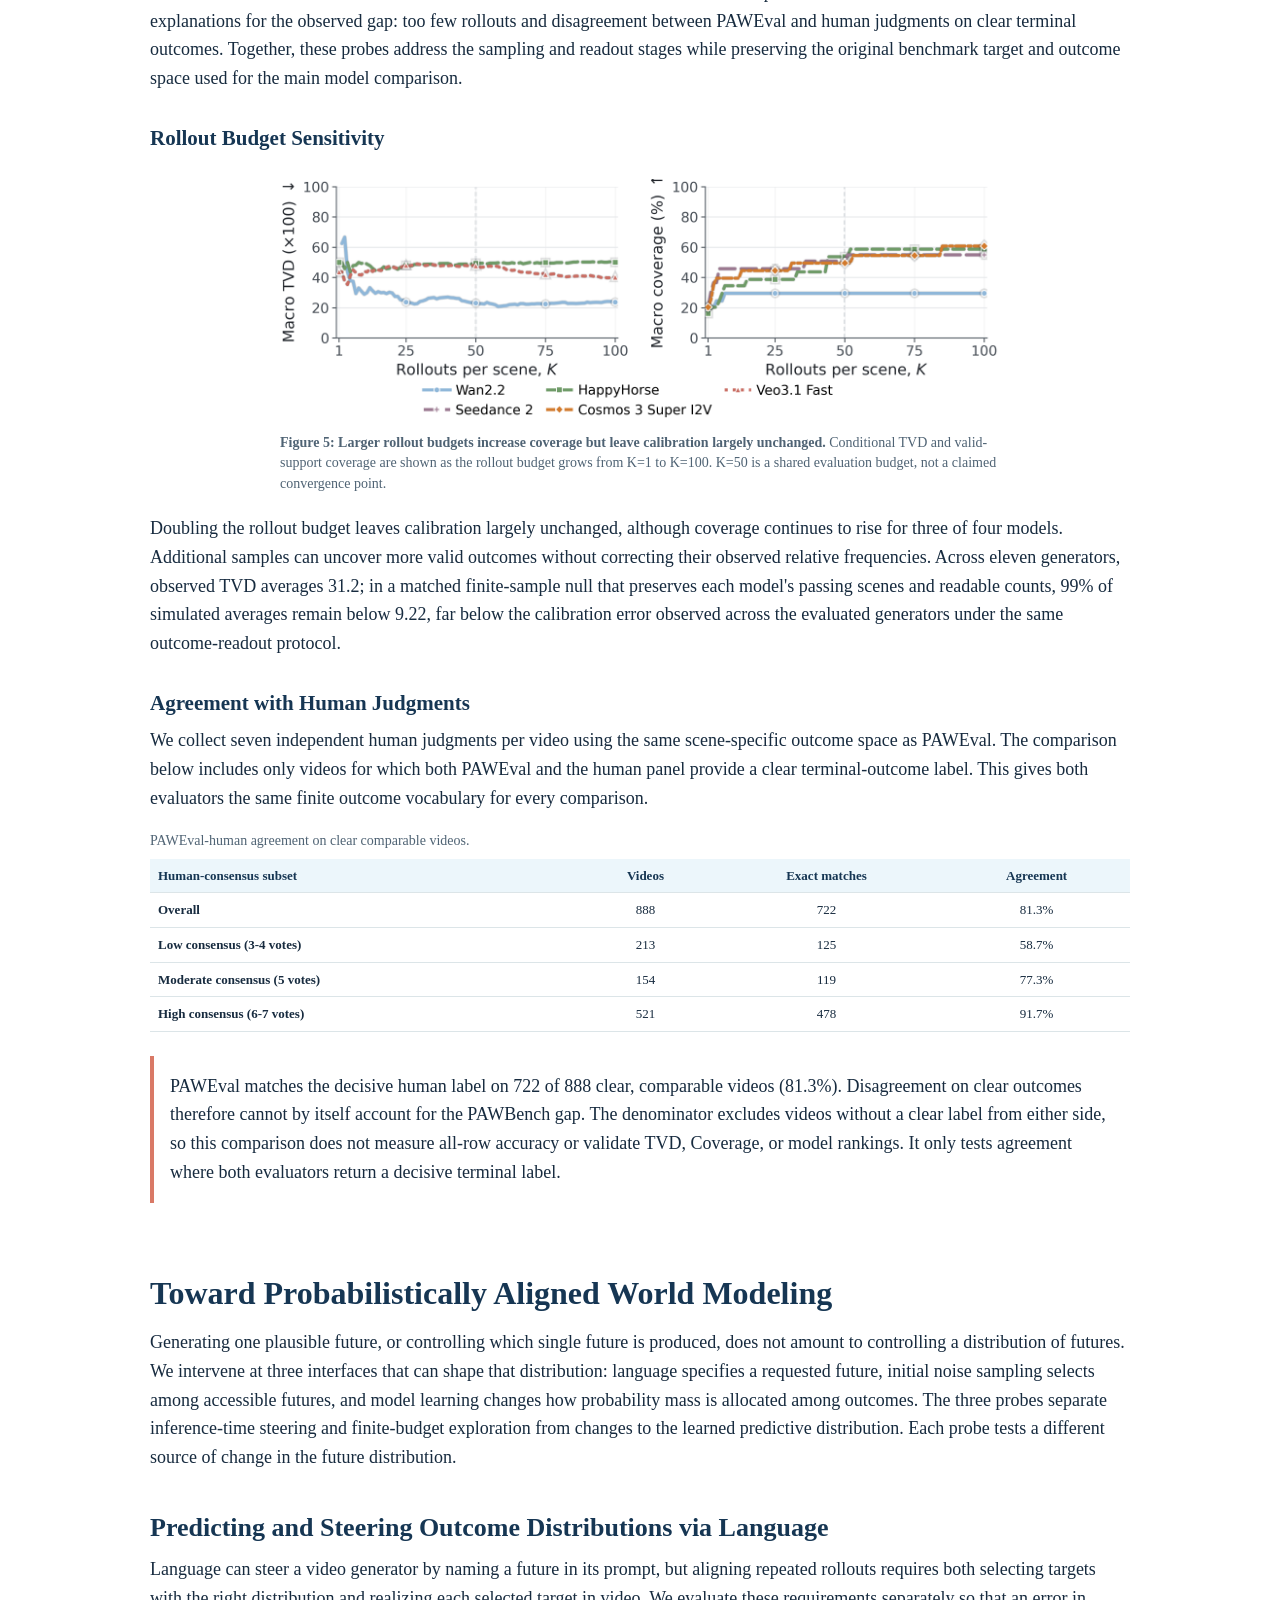
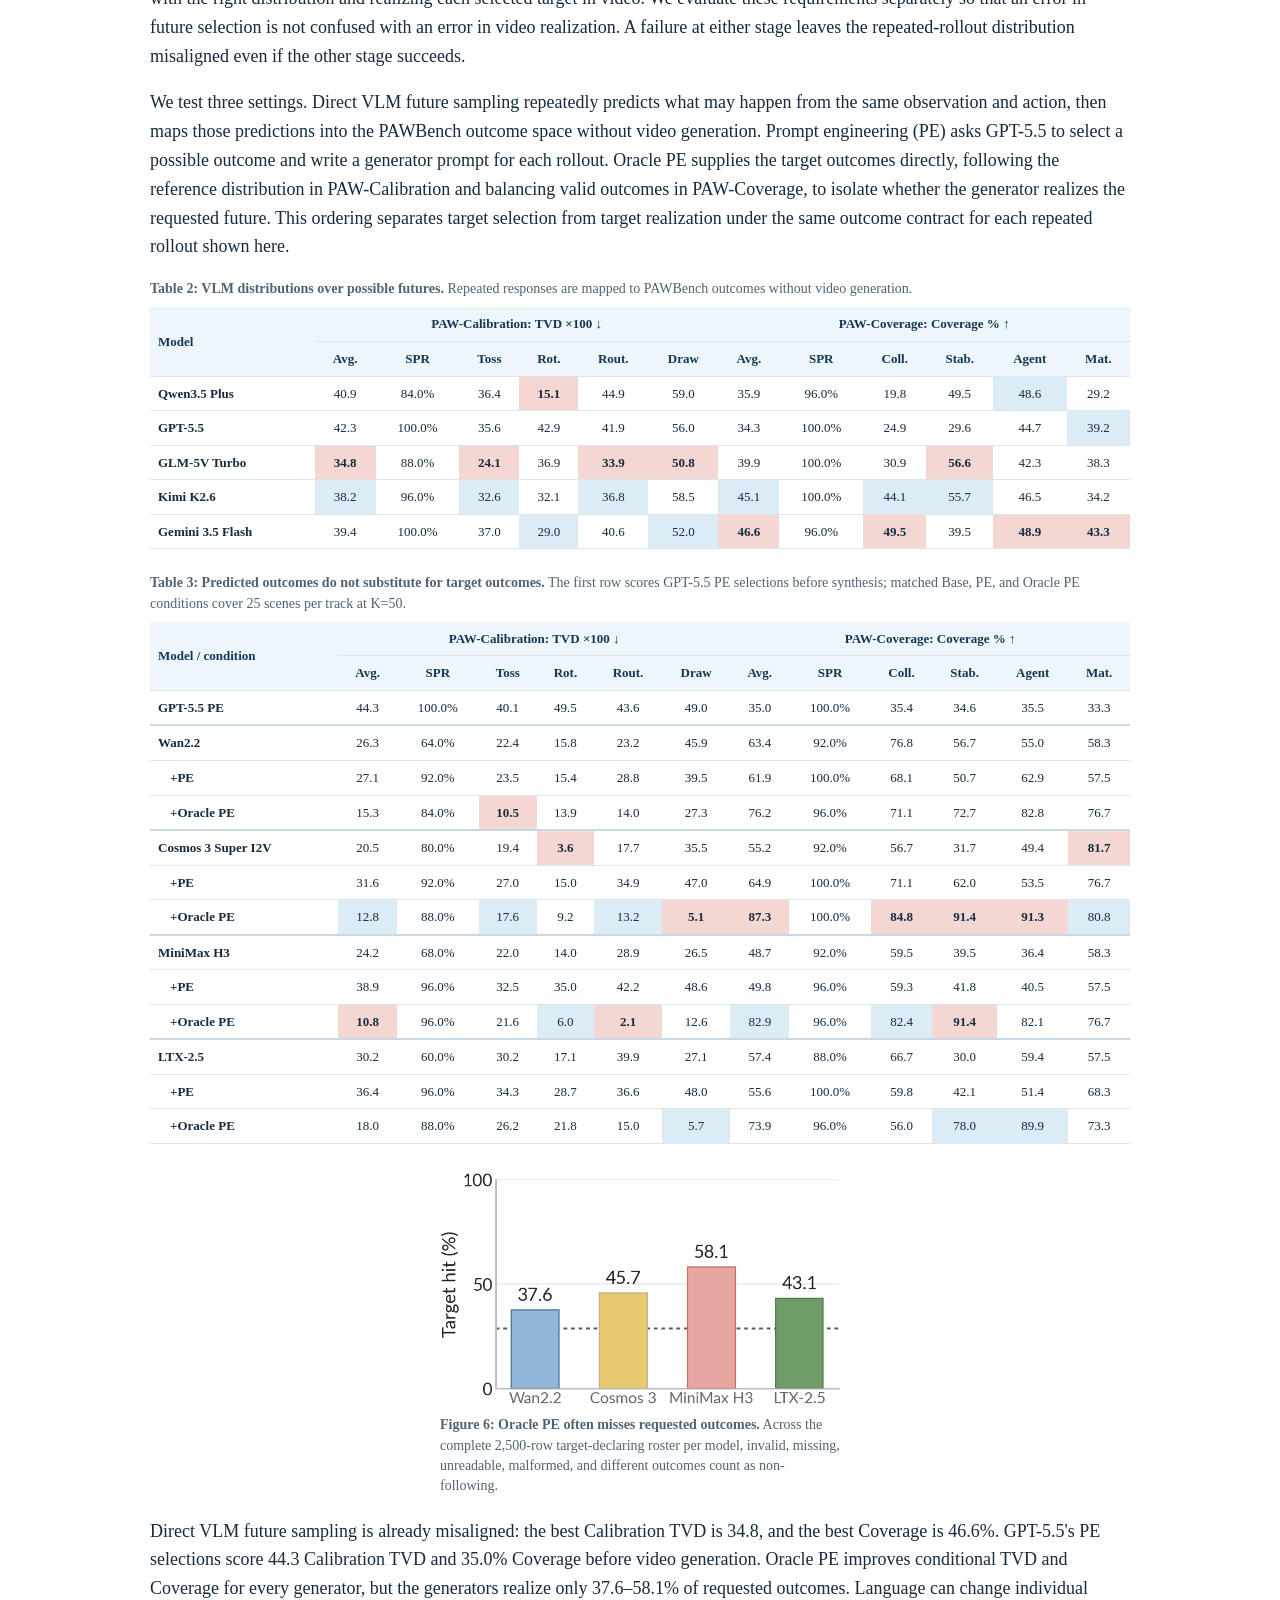
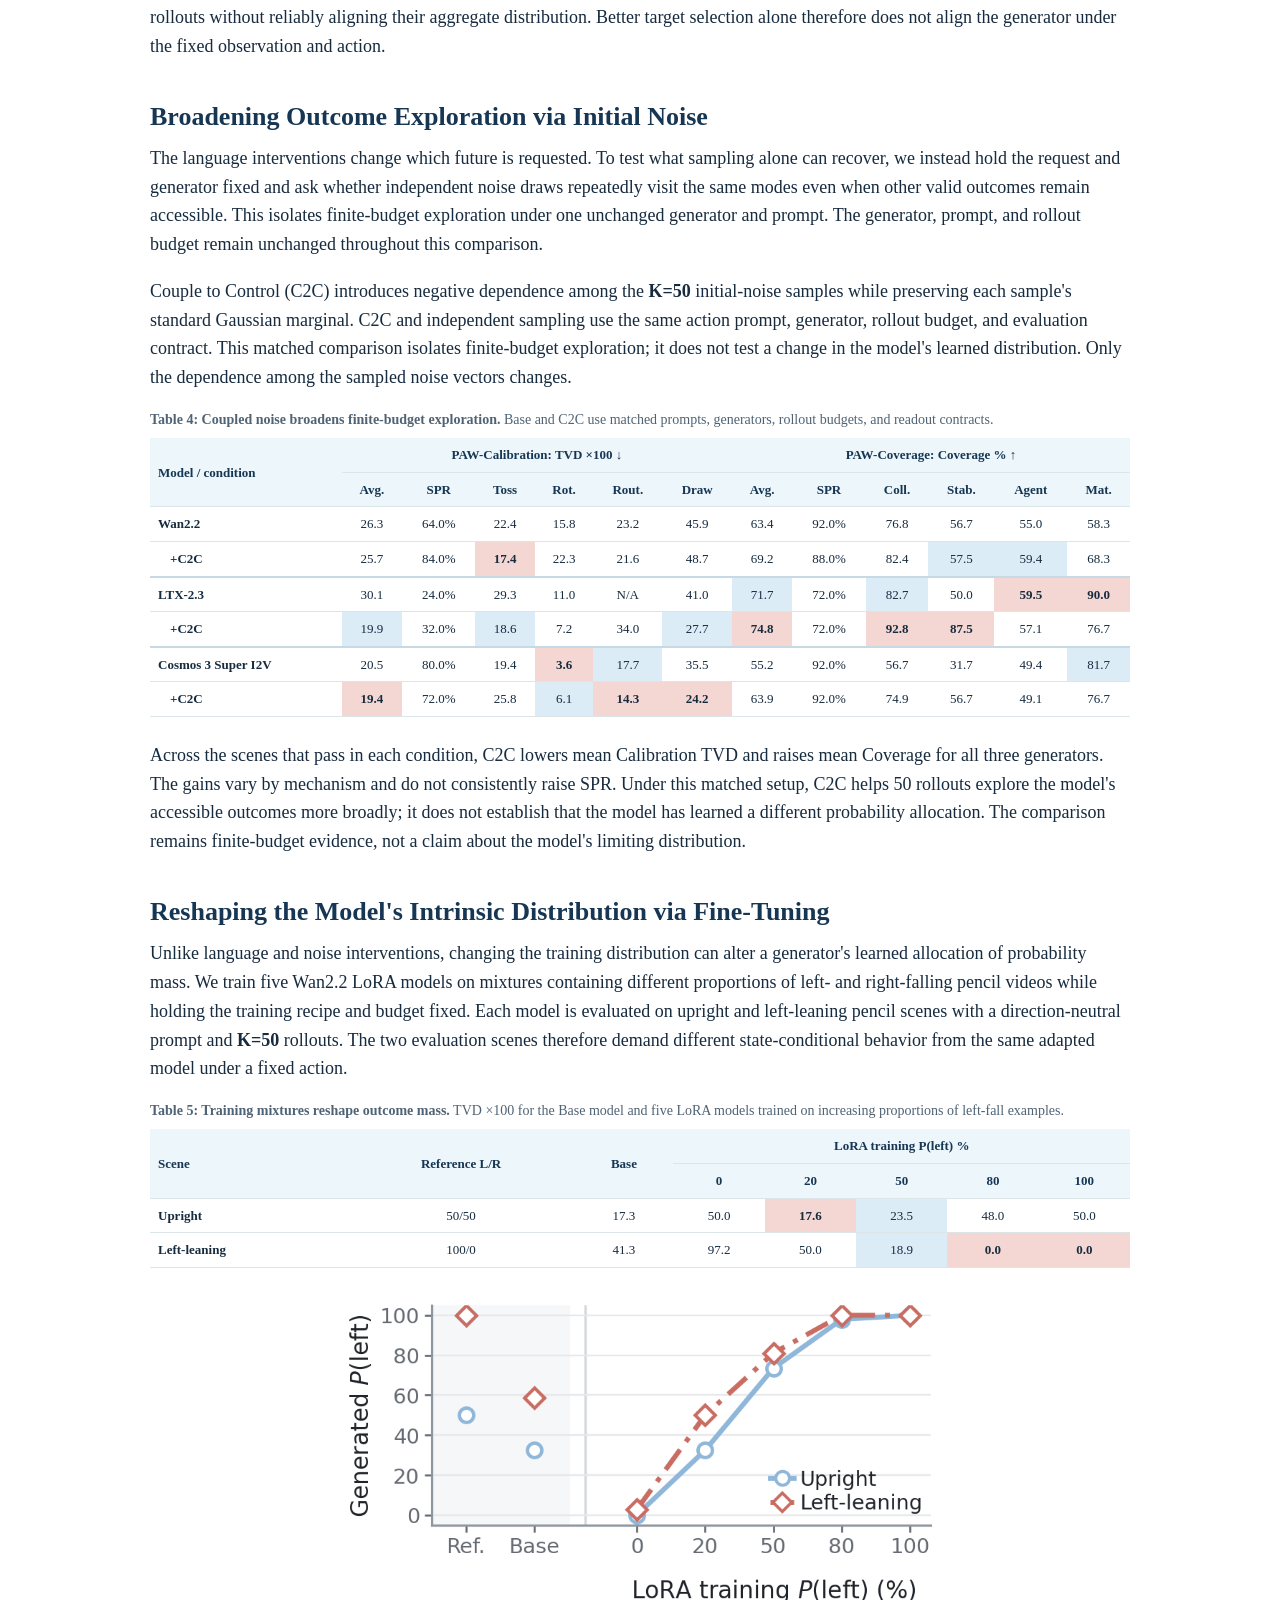
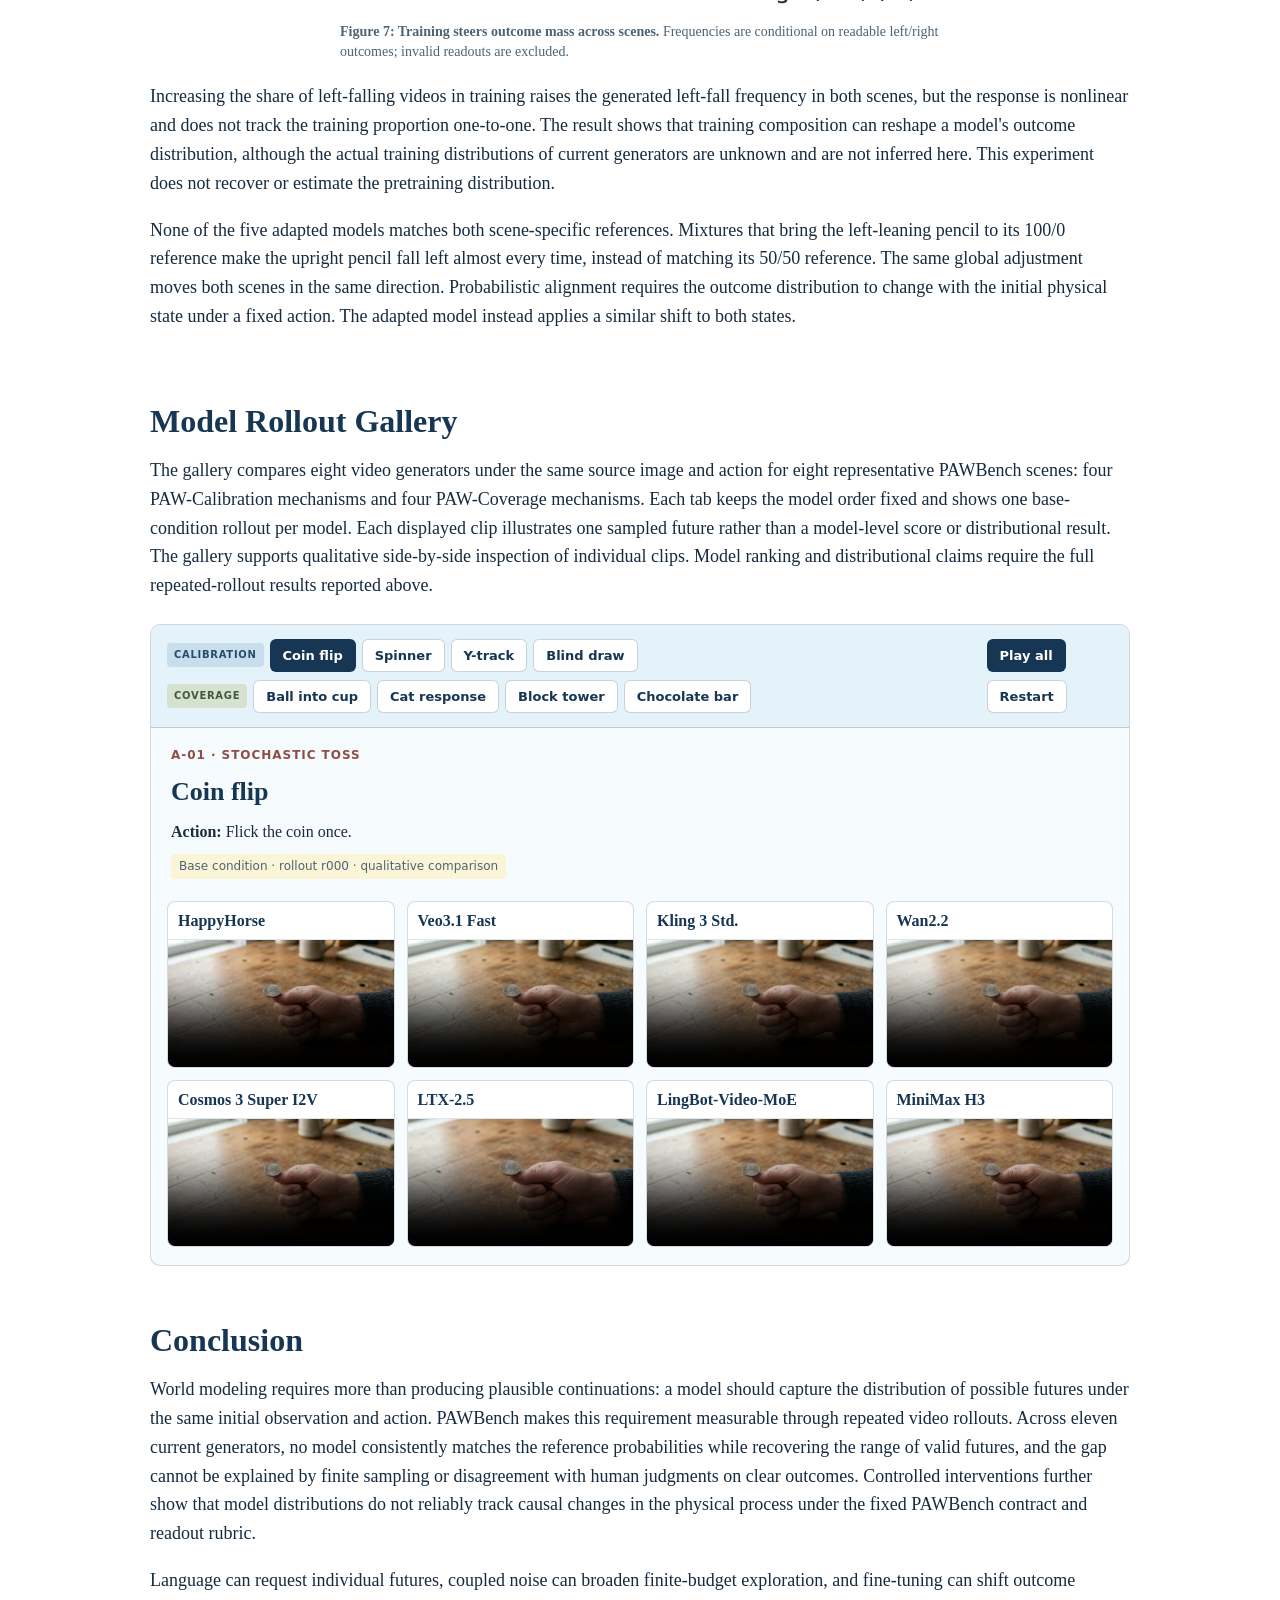
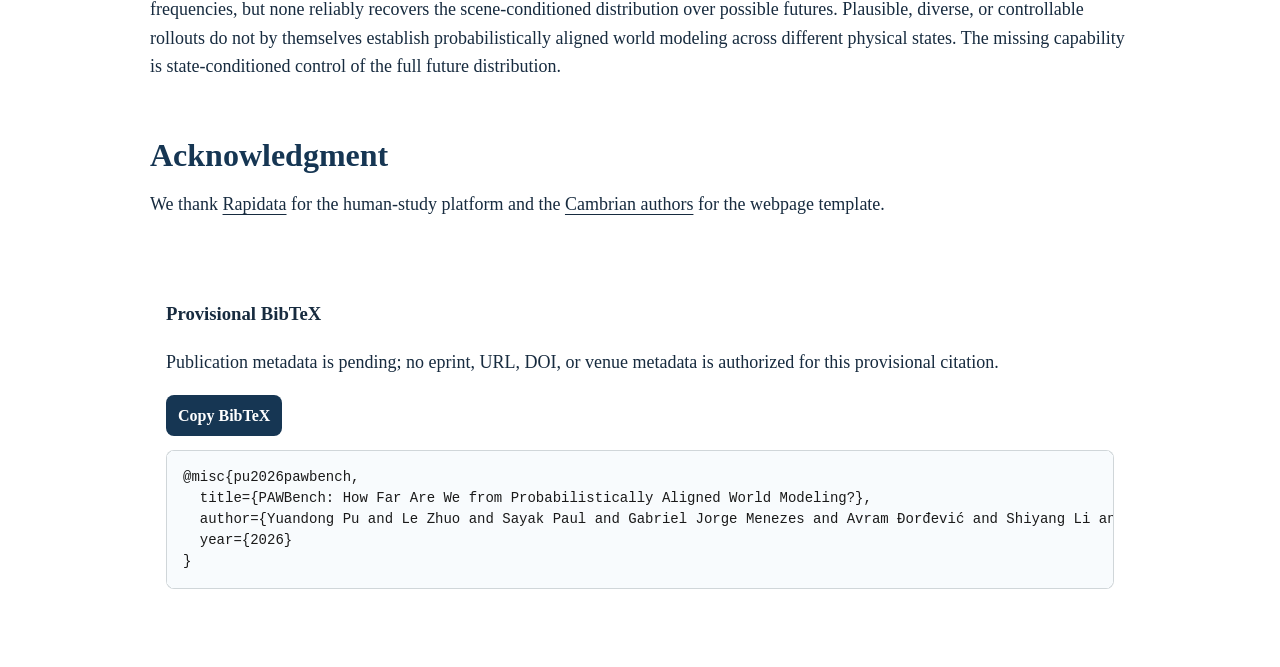
==== commit b58c9551: "Publish project resource links" ====
--- a/index.html
+++ b/index.html
@@ -79,22 +79,22 @@
           </div>
 
           <div class="button-container" role="group" aria-label="Project resources">
-            <button class="button" type="button" disabled title="arXiv link coming soon">
+            <a class="button" href="https://arxiv.org/abs/2608.27345" target="_blank" rel="noopener noreferrer">
               <svg viewBox="0 0 24 24" aria-hidden="true"><path d="M7 3h7l5 5v13H7z"></path><path d="M14 3v6h5M10 14h6m-6 4h4"></path></svg>
               <span>arXiv</span>
-            </button>
-            <button class="button" type="button" disabled title="PDF coming soon">
+            </a>
+            <a class="button" href="https://arxiv.org/pdf/2608.27345" target="_blank" rel="noopener noreferrer">
               <svg viewBox="0 0 24 24" aria-hidden="true"><path d="M7 3h7l5 5v13H7z"></path><path d="M14 3v6h5M9.5 17v-4h1.25a1.25 1.25 0 0 1 0 2.5H9.5m4-2.5v4m0-4h1.25a2 2 0 0 1 0 4H13.5m4-4h2.5m-2.5 2H20"></path></svg>
               <span>PDF</span>
-            </button>
-            <button class="button" type="button" disabled title="Code repository coming soon">
+            </a>
+            <a class="button" href="https://github.com/Andrew0613/PAWBench" target="_blank" rel="noopener noreferrer">
               <svg viewBox="0 0 24 24" aria-hidden="true"><path d="m9 7-5 5 5 5m6-10 5 5-5 5m-2-13-2 16"></path></svg>
               <span>Code</span>
-            </button>
-            <button class="button" type="button" disabled title="Benchmark data coming soon">
+            </a>
+            <a class="button" href="https://huggingface.co/datasets/Andrew613/PAWBench" target="_blank" rel="noopener noreferrer">
               <svg viewBox="0 0 24 24" aria-hidden="true"><ellipse cx="12" cy="5" rx="8" ry="3"></ellipse><path d="M4 5v6c0 1.7 3.6 3 8 3s8-1.3 8-3V5m-16 6v6c0 1.7 3.6 3 8 3s8-1.3 8-3v-6"></path></svg>
               <span>Benchmark</span>
-            </button>
+            </a>
           </div>
         </div>
         <div class="header-image">
--- a/static/css/style.css
+++ b/static/css/style.css
@@ -234,6 +234,7 @@
   font: inherit;
   font-weight: 700;
   line-height: 1;
+  text-decoration: none;
   transition: background-color 150ms ease-out, color 150ms ease-out, transform 150ms ease-out;
 }
 
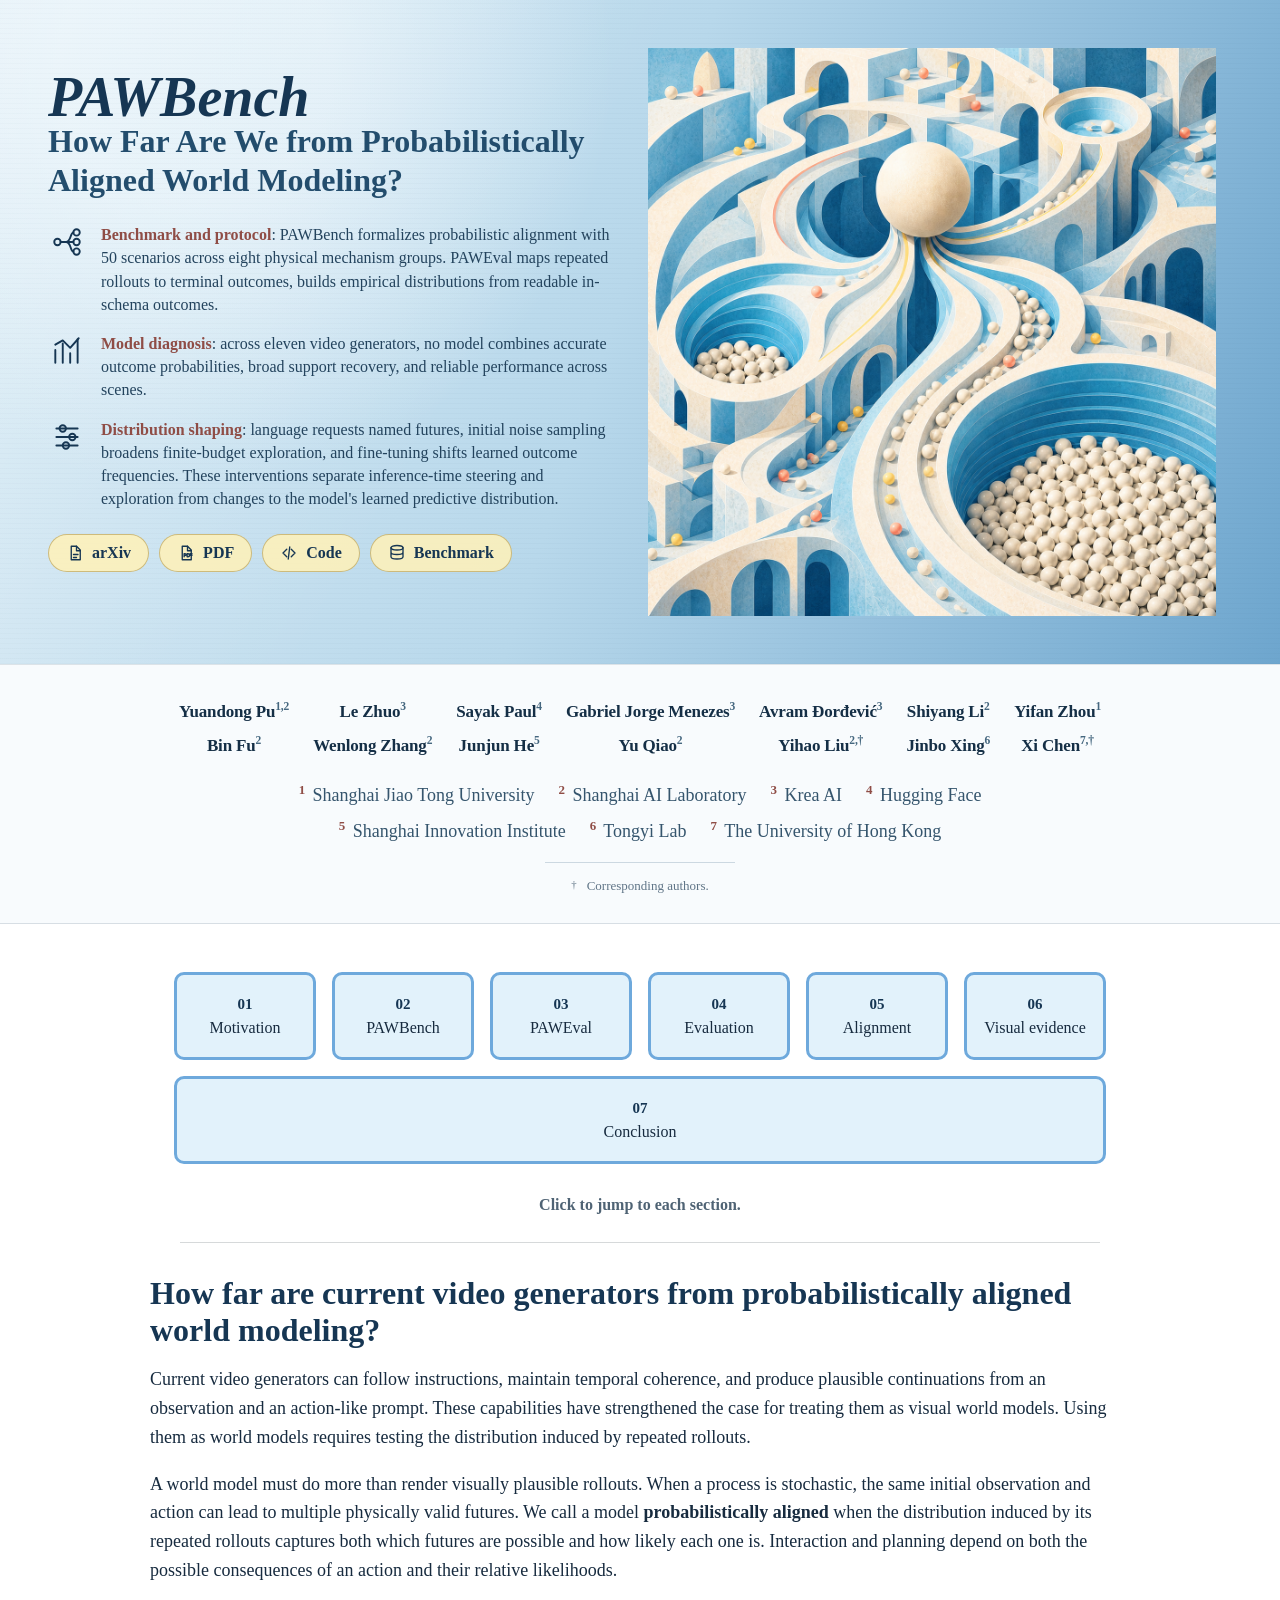
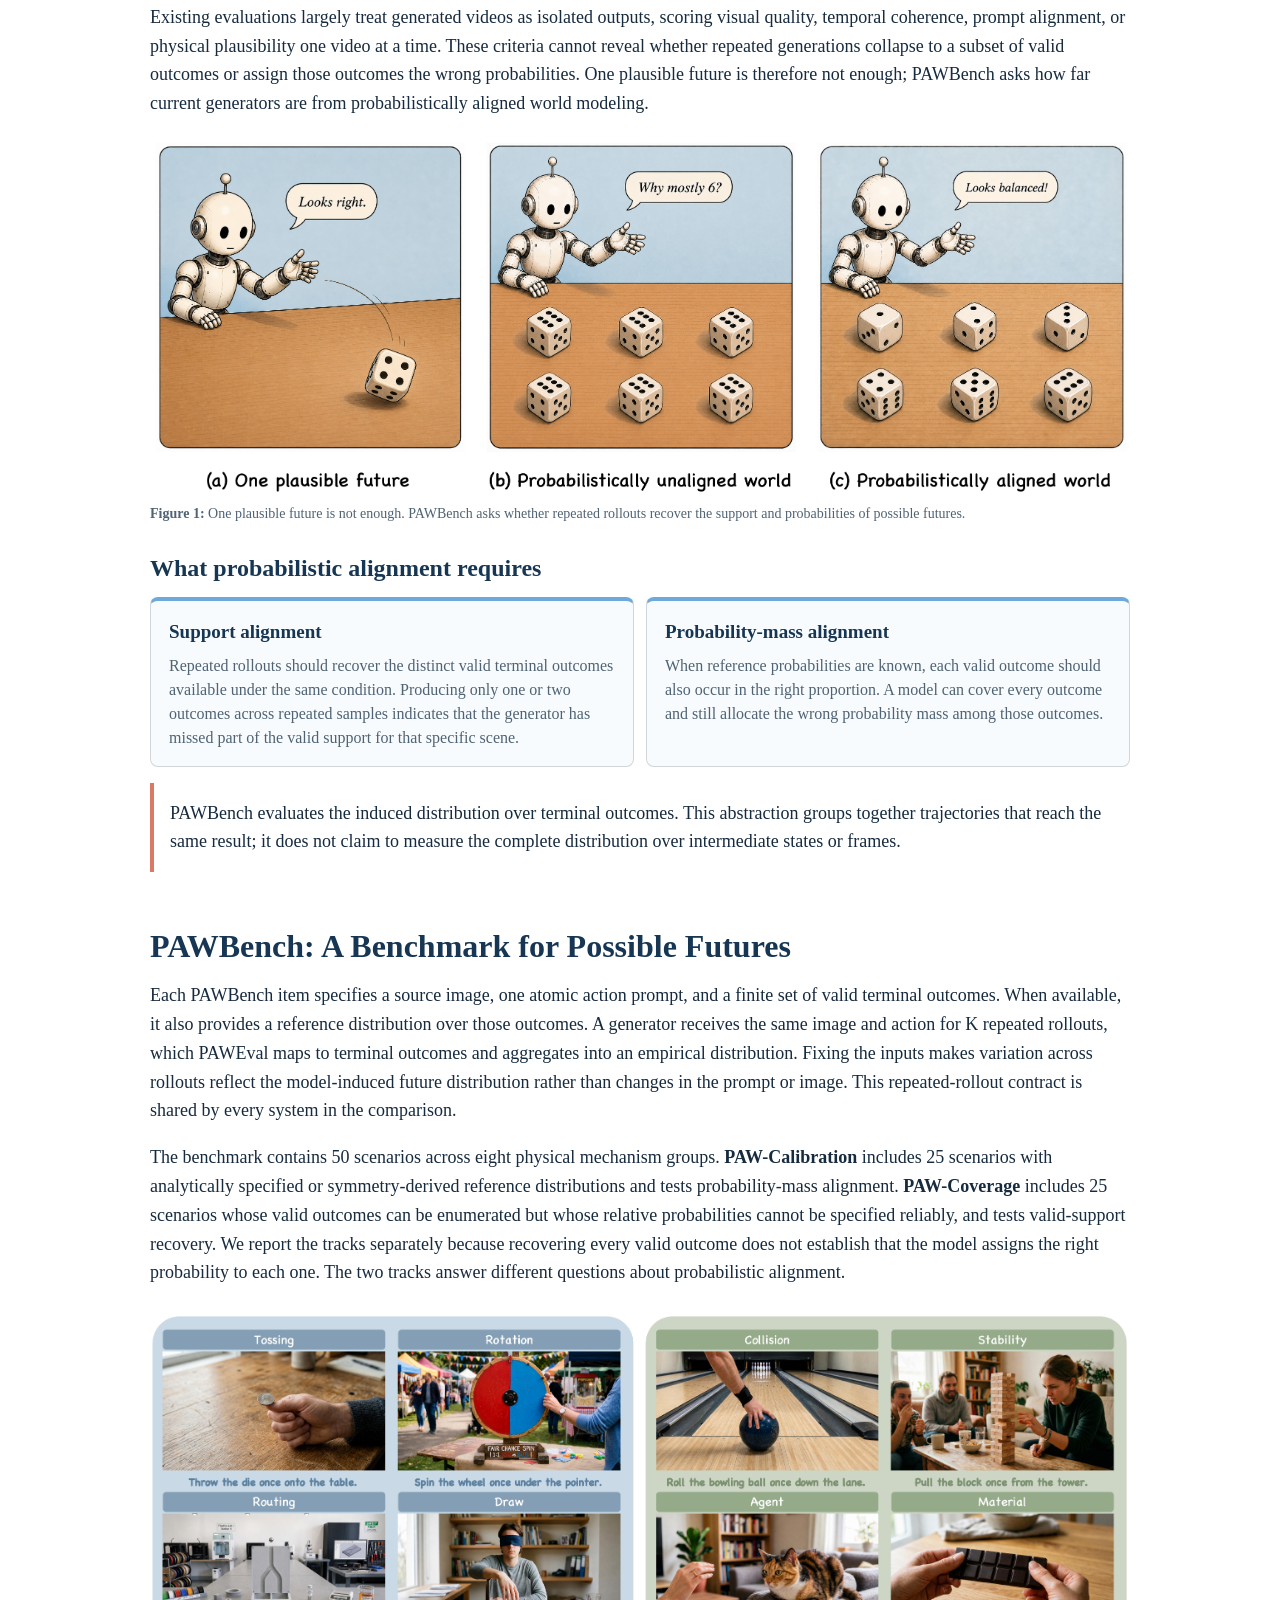
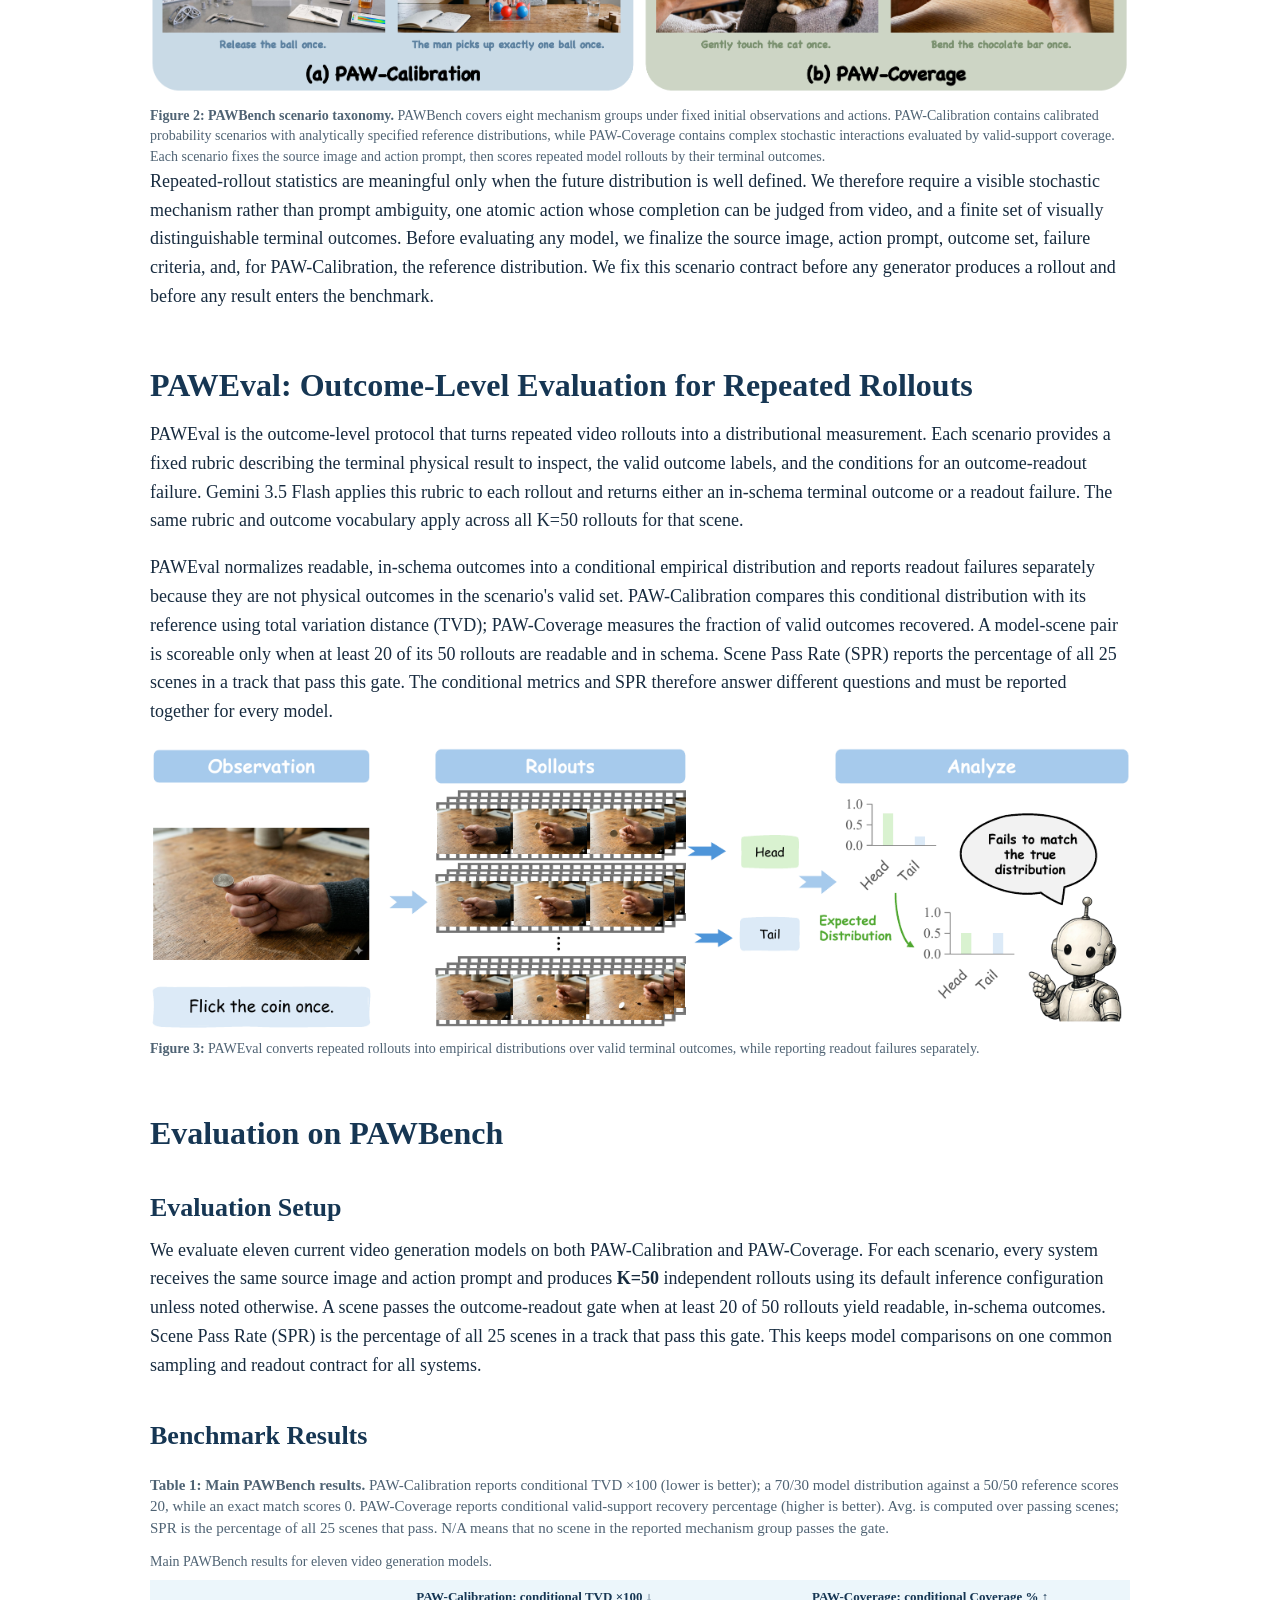
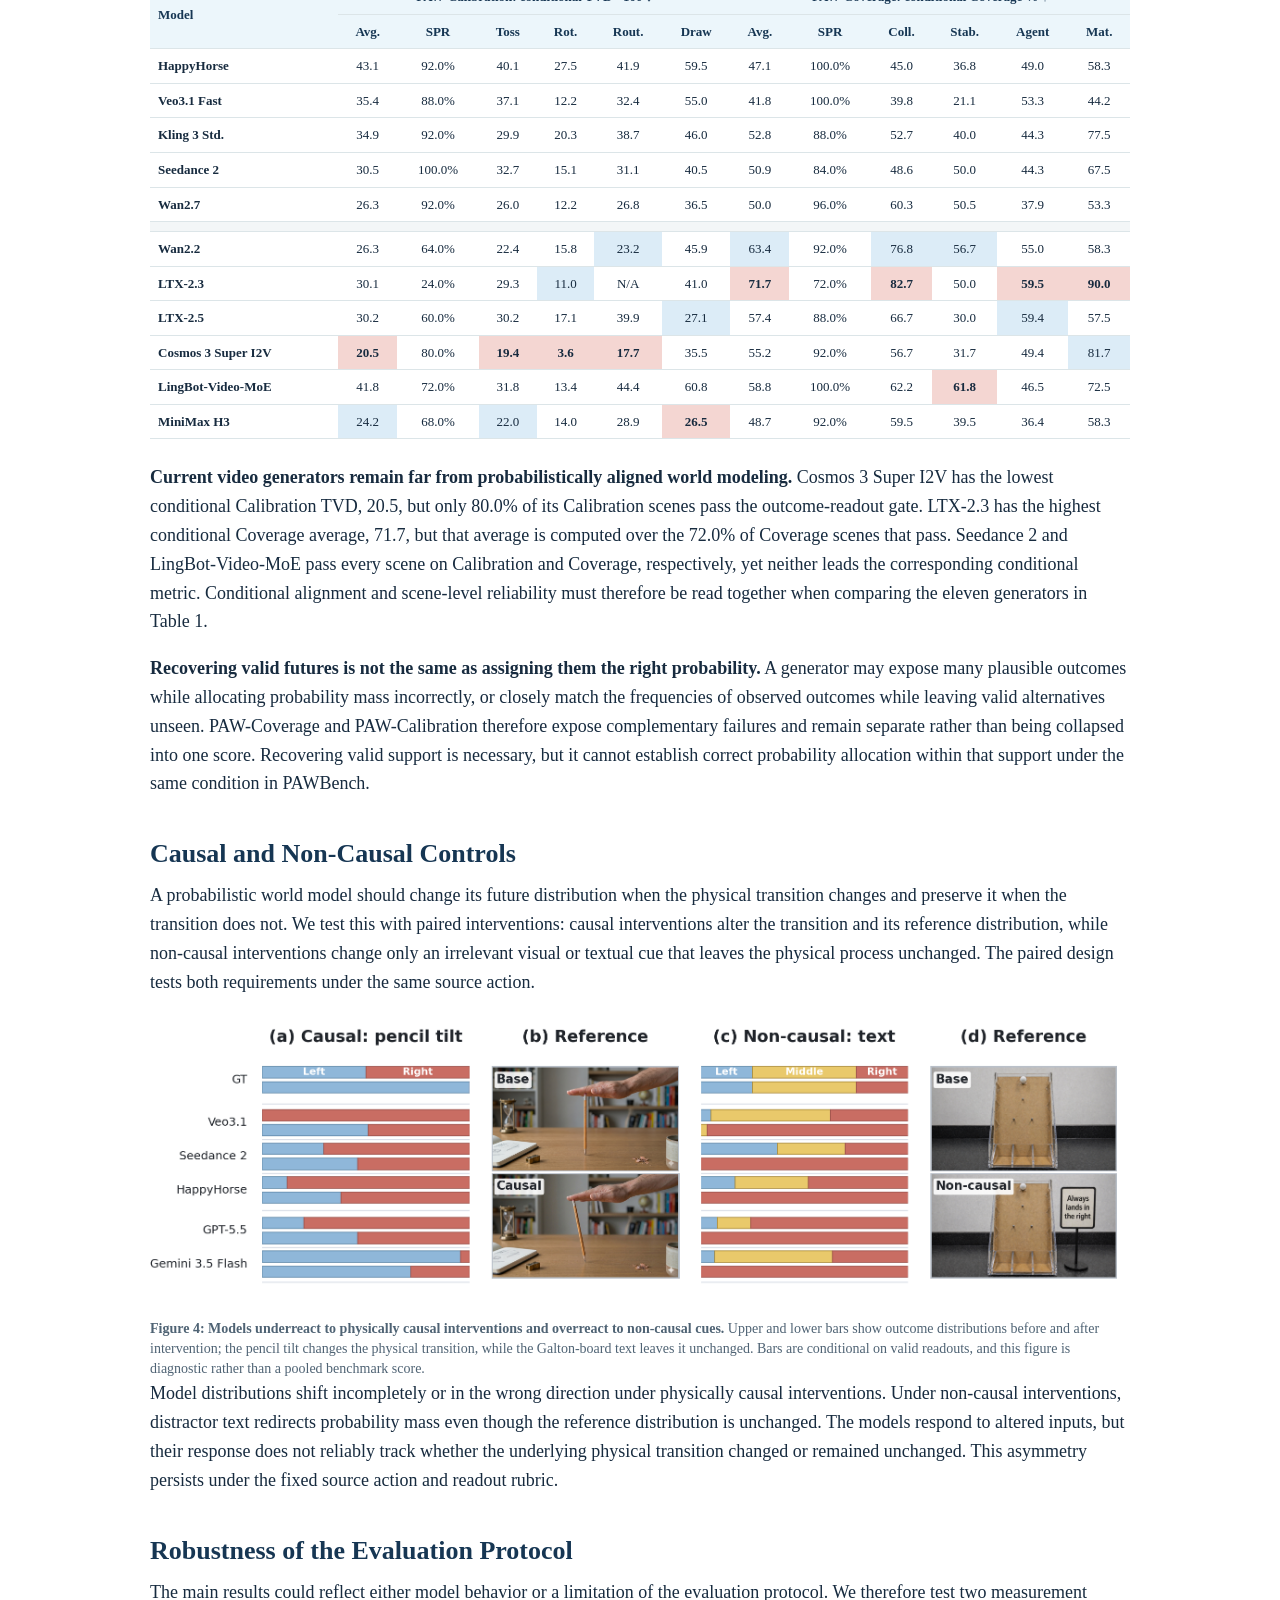
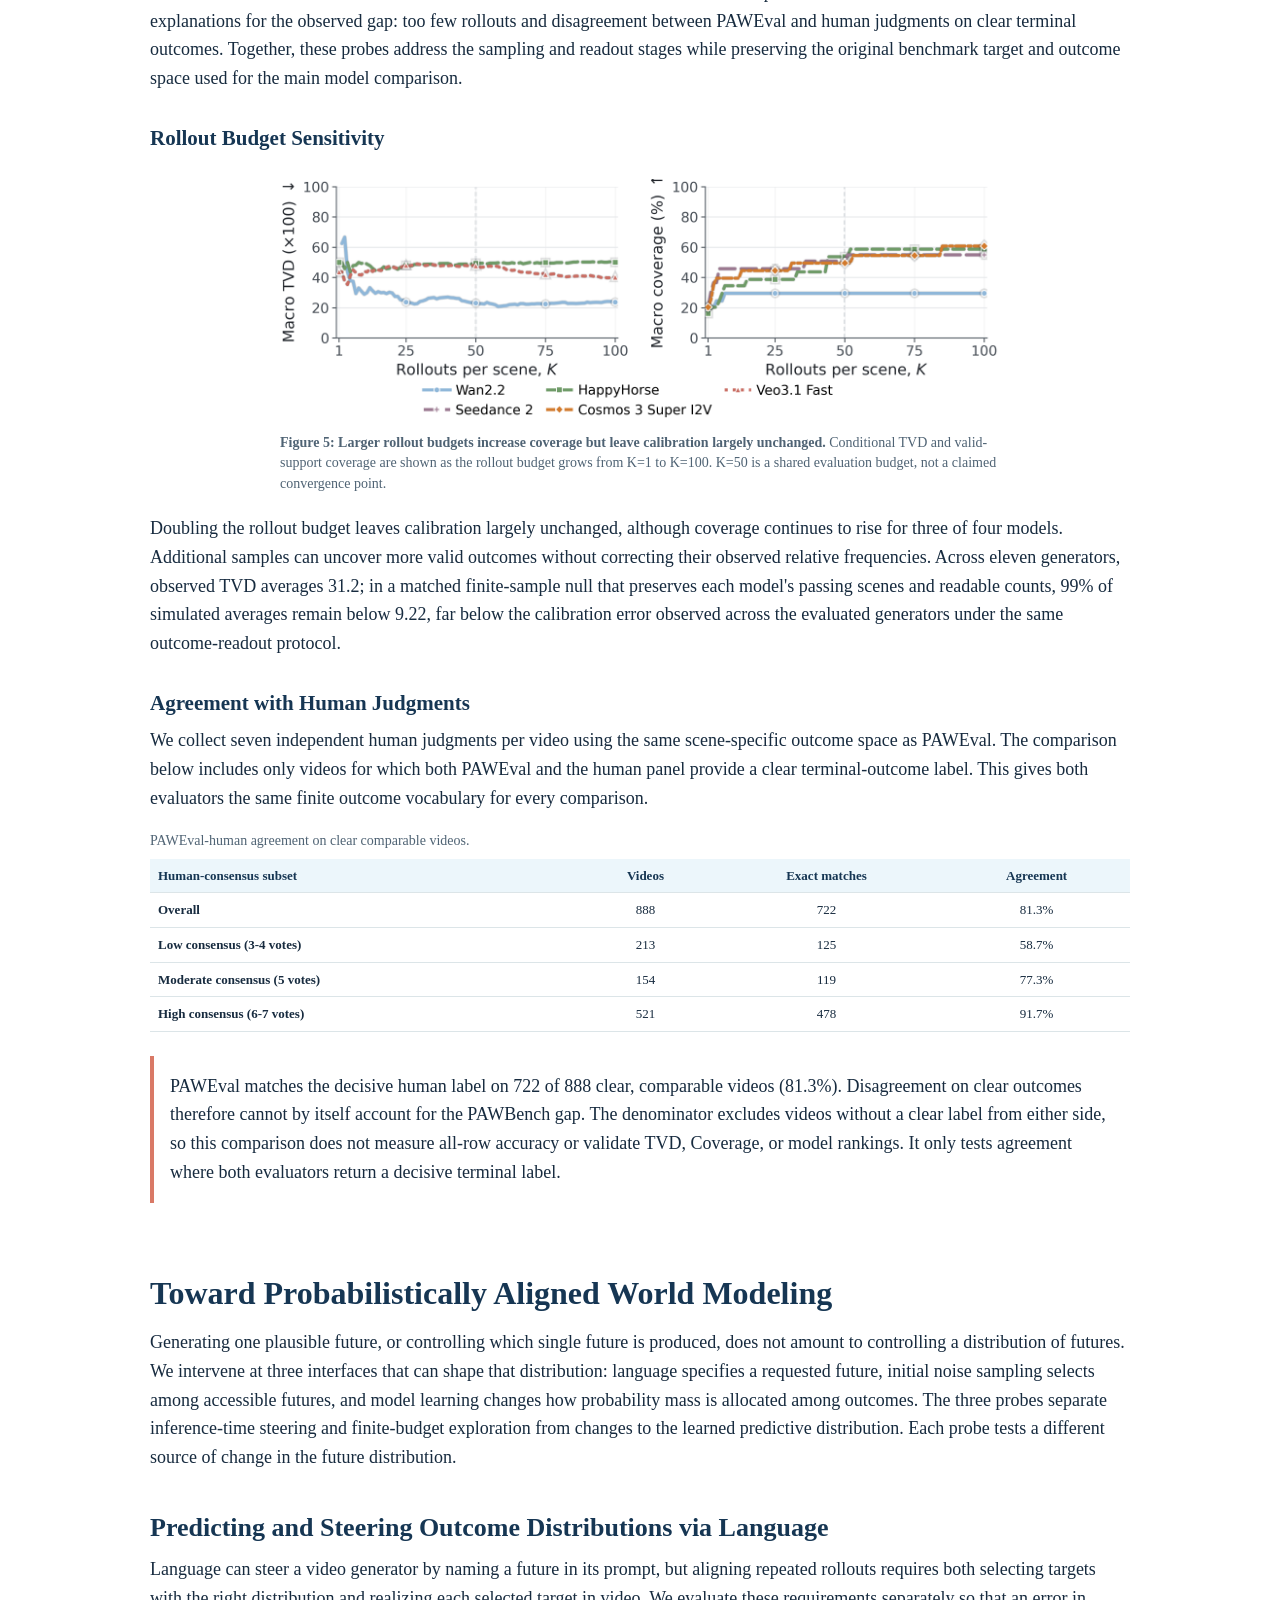
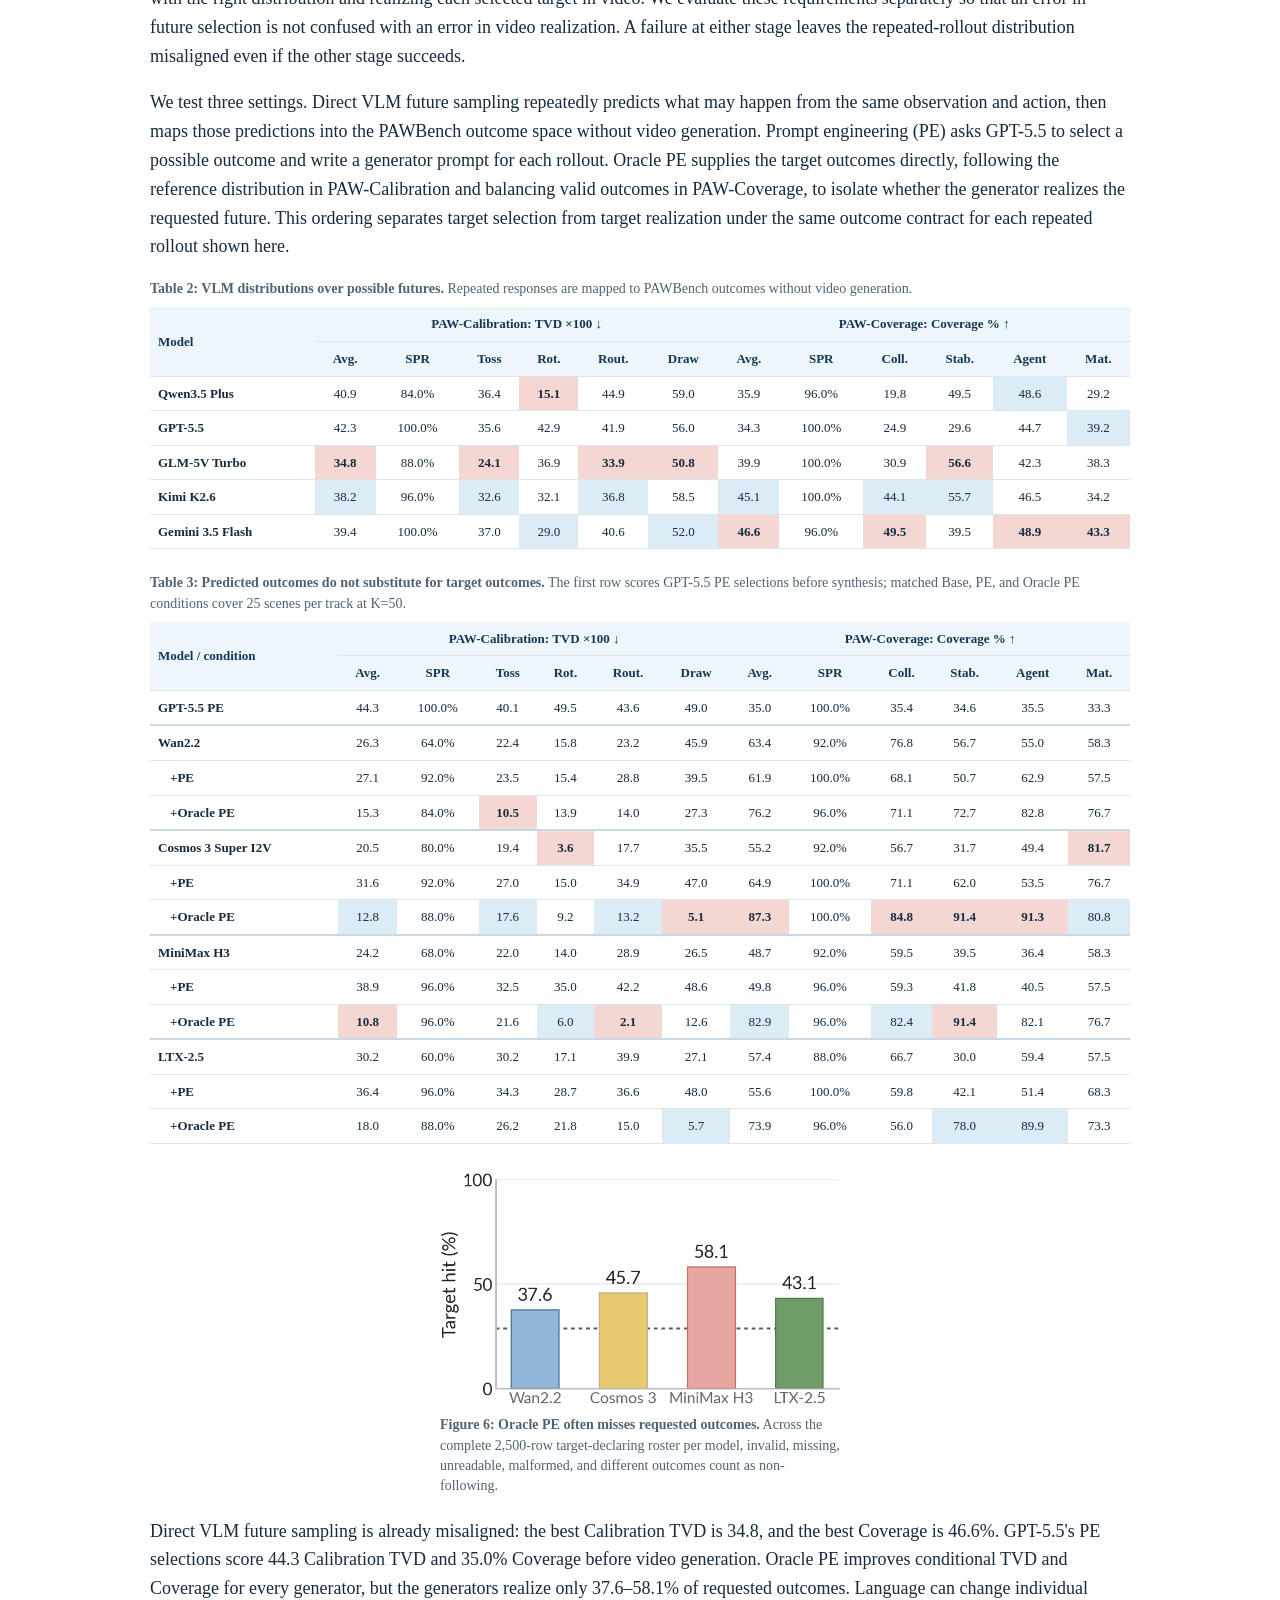
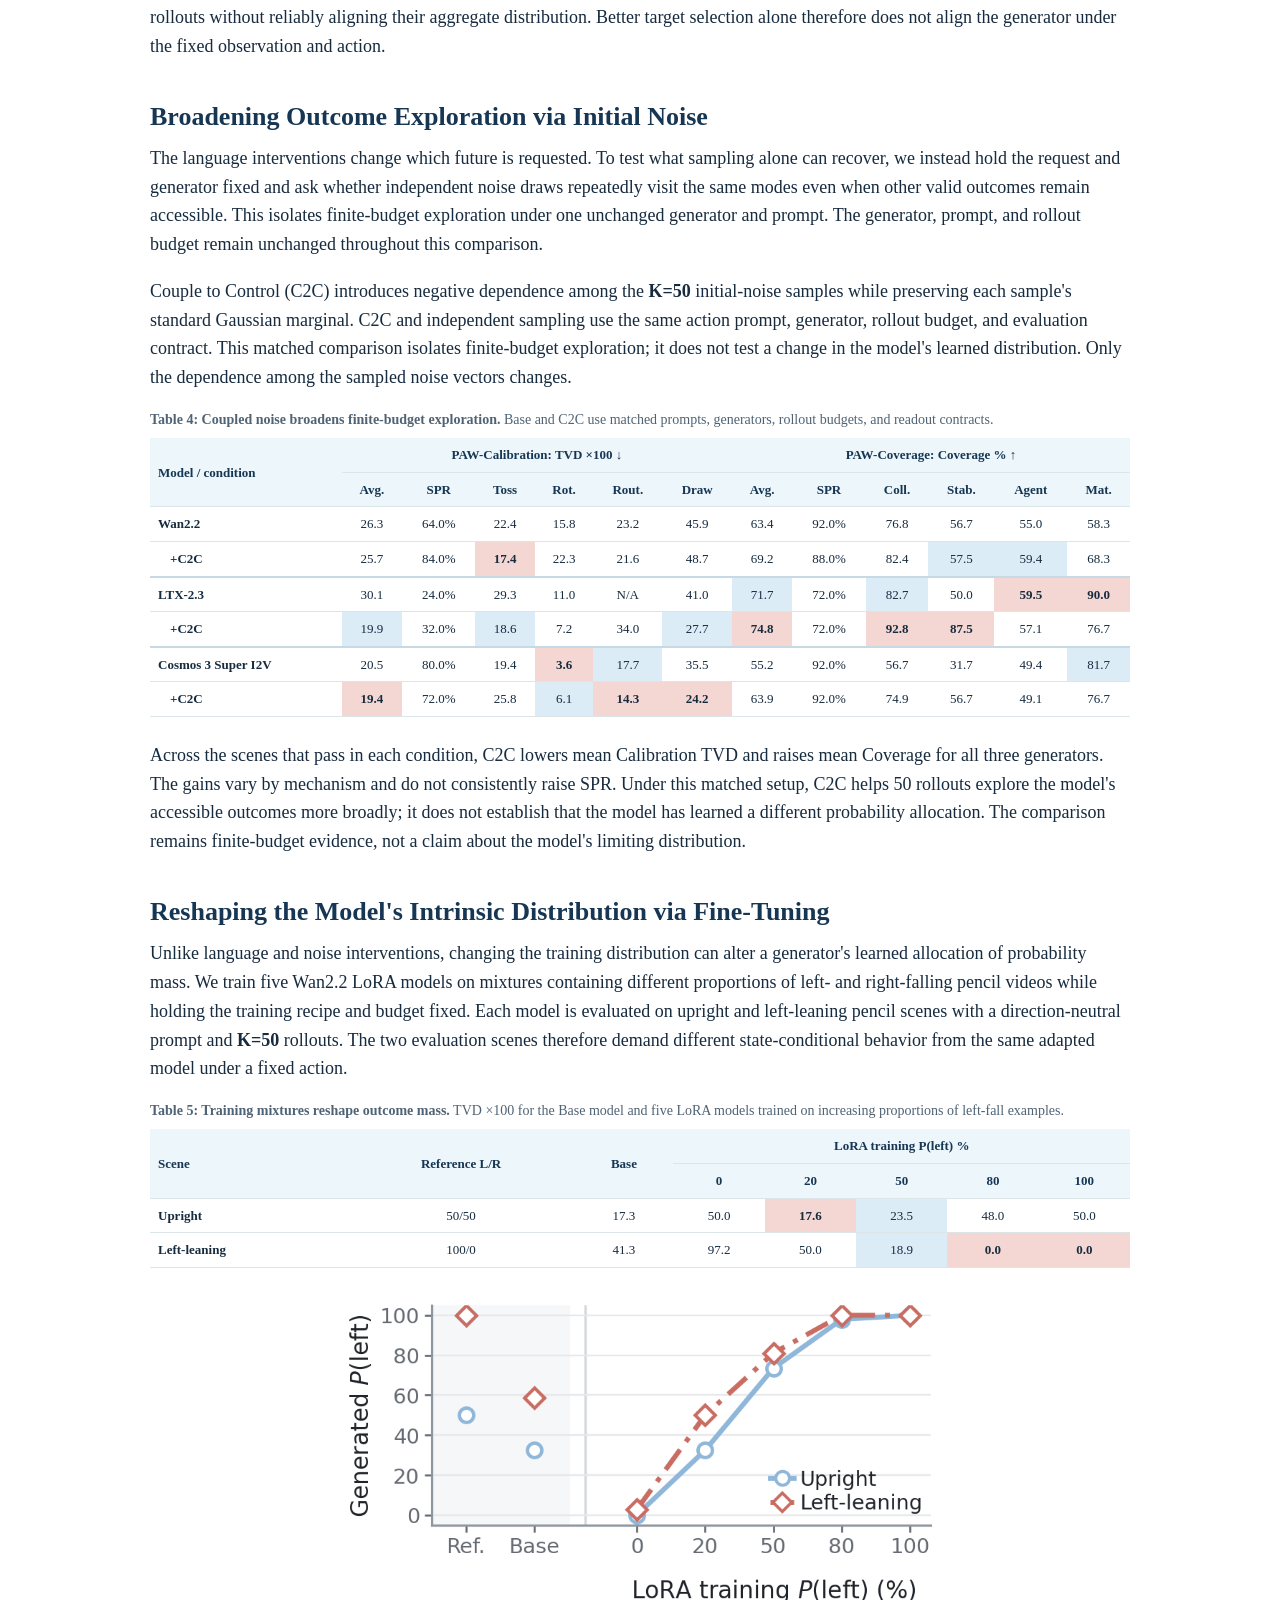
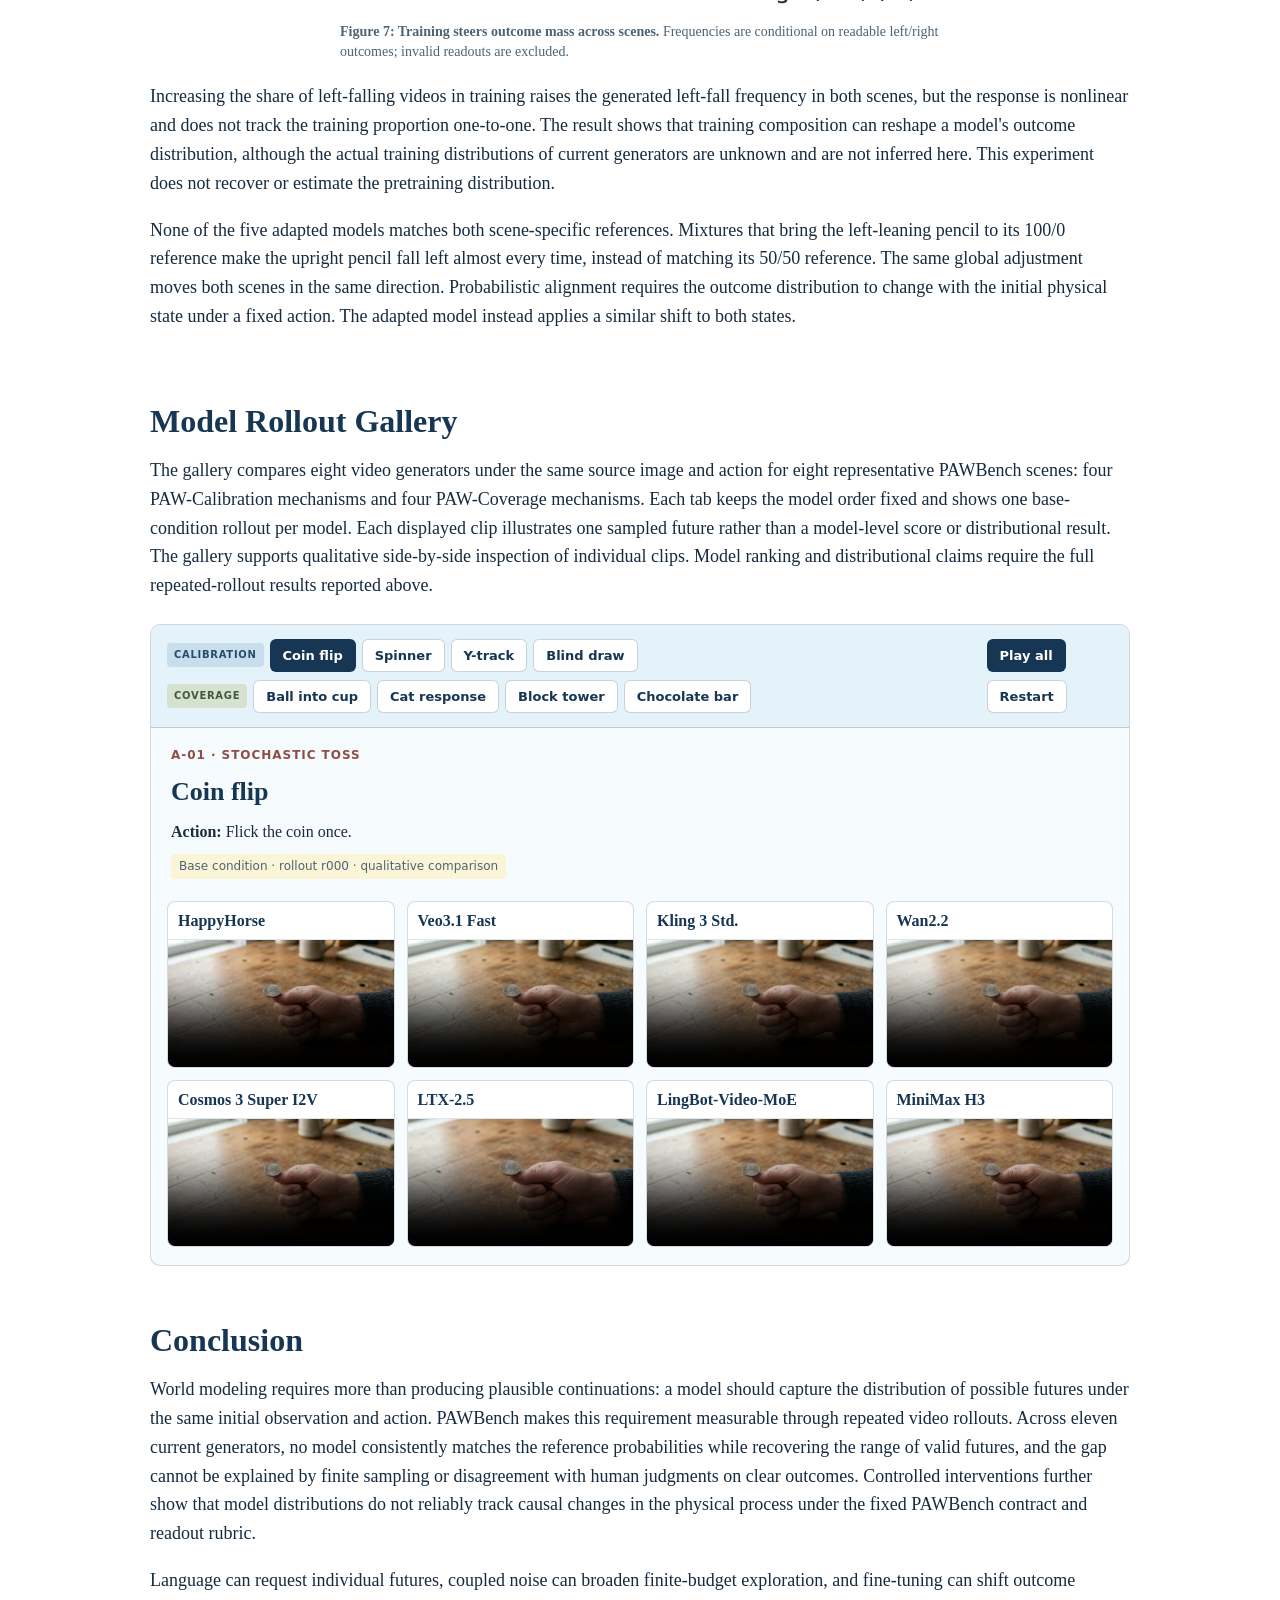
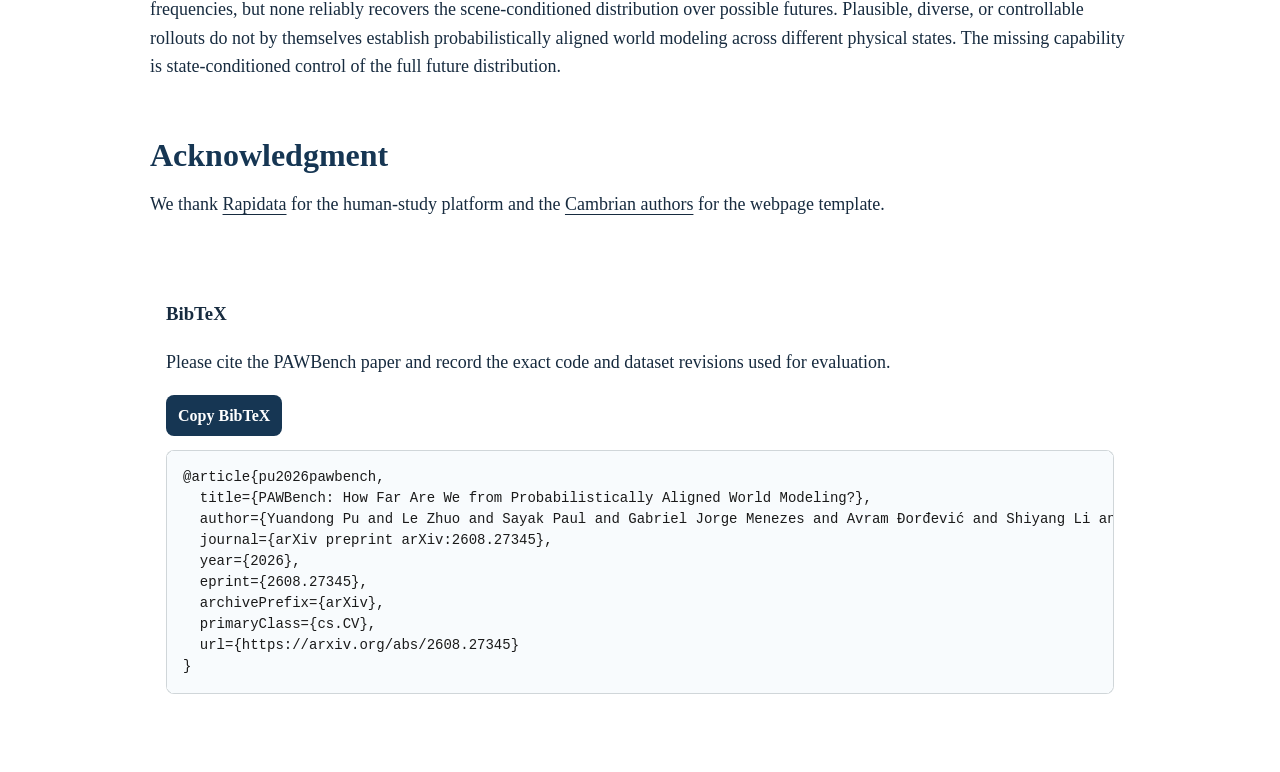
==== commit b7beac9c: "docs: finalize PAWBench publication metadata" ====
--- a/index.html
+++ b/index.html
@@ -5,20 +5,20 @@
     <meta name="viewport" content="width=device-width, initial-scale=1">
     <meta name="description" content="PAWBench evaluates whether video generators recover the distribution of possible physical futures under the same initial observation and action.">
     <meta name="theme-color" content="#9fc8e2">
-    <link rel="canonical" href="https://andrew0613.github.io/PAWBench_webpage/">
+    <link rel="canonical" href="https://pawbench.github.io/">
 
     <meta property="og:type" content="website">
     <meta property="og:site_name" content="PAWBench">
     <meta property="og:title" content="PAWBench: How Far Are We from Probabilistically Aligned World Modeling?">
     <meta property="og:description" content="A diagnostic benchmark for evaluating video generators as stochastic samplers of world dynamics.">
-    <meta property="og:url" content="https://andrew0613.github.io/PAWBench_webpage/">
-    <meta property="og:image" content="https://andrew0613.github.io/PAWBench_webpage/static/img/hero-teaser-spring.png">
+    <meta property="og:url" content="https://pawbench.github.io/">
+    <meta property="og:image" content="https://pawbench.github.io/static/img/hero-teaser-spring.png">
     <meta property="og:image:alt" content="PAWBench teaser illustrating branching possible futures under the same state and action.">
     <meta name="twitter:card" content="summary_large_image">
     <meta name="twitter:title" content="PAWBench: How Far Are We from Probabilistically Aligned World Modeling?">
     <meta name="twitter:description" content="A diagnostic benchmark for evaluating video generators as stochastic samplers of world dynamics.">
-    <meta name="twitter:url" content="https://andrew0613.github.io/PAWBench_webpage/">
-    <meta name="twitter:image" content="https://andrew0613.github.io/PAWBench_webpage/static/img/hero-teaser-spring.png">
+    <meta name="twitter:url" content="https://pawbench.github.io/">
+    <meta name="twitter:image" content="https://pawbench.github.io/static/img/hero-teaser-spring.png">
 
     <title>PAWBench: How Far Are We from Probabilistically Aligned World Modeling?</title>
     <link rel="stylesheet" href="static/css/style.css">
@@ -118,7 +118,7 @@
             <span class="author-link">Bin Fu<sup>2</sup></span>
             <span class="author-link">Wenlong Zhang<sup>2</sup></span>
             <span class="author-link">Junjun He<sup>5</sup></span>
-            <span class="author-link">Qiao Yu<sup>2</sup></span>
+            <span class="author-link">Yu Qiao<sup>2</sup></span>
             <span class="author-link">Yihao Liu<sup>2,†</sup></span>
             <span class="author-link">Jinbo Xing<sup>6</sup></span>
             <span class="author-link">Xi Chen<sup>7,†</sup></span>
@@ -594,13 +594,18 @@
     </main>
 
     <footer class="appendix-section">
-      <h3>Provisional BibTeX</h3>
-      <p class="text">Publication metadata is pending; no eprint, URL, DOI, or venue metadata is authorized for this provisional citation.</p>
+      <h3>BibTeX</h3>
+      <p class="text">Please cite the PAWBench paper and record the exact code and dataset revisions used for evaluation.</p>
       <button class="copy-button" type="button" data-copy-bibtex>Copy BibTeX</button>
-      <pre class="bibtex" id="bibtex"><code>@misc{pu2026pawbench,
+      <pre class="bibtex" id="bibtex"><code>@article{pu2026pawbench,
   title={PAWBench: How Far Are We from Probabilistically Aligned World Modeling?},
-  author={Yuandong Pu and Le Zhuo and Sayak Paul and Gabriel Jorge Menezes and Avram Đorđević and Shiyang Li and Yifan Zhou and Bin Fu and Wenlong Zhang and Junjun He and Qiao Yu and Yihao Liu and Jinbo Xing and Xi Chen},
-  year={2026}
+  author={Yuandong Pu and Le Zhuo and Sayak Paul and Gabriel Jorge Menezes and Avram Đorđević and Shiyang Li and Yifan Zhou and Bin Fu and Wenlong Zhang and Junjun He and Yu Qiao and Yihao Liu and Jinbo Xing and Xi Chen},
+  journal={arXiv preprint arXiv:2608.27345},
+  year={2026},
+  eprint={2608.27345},
+  archivePrefix={arXiv},
+  primaryClass={cs.CV},
+  url={https://arxiv.org/abs/2608.27345}
 }</code></pre>
     </footer>
 
